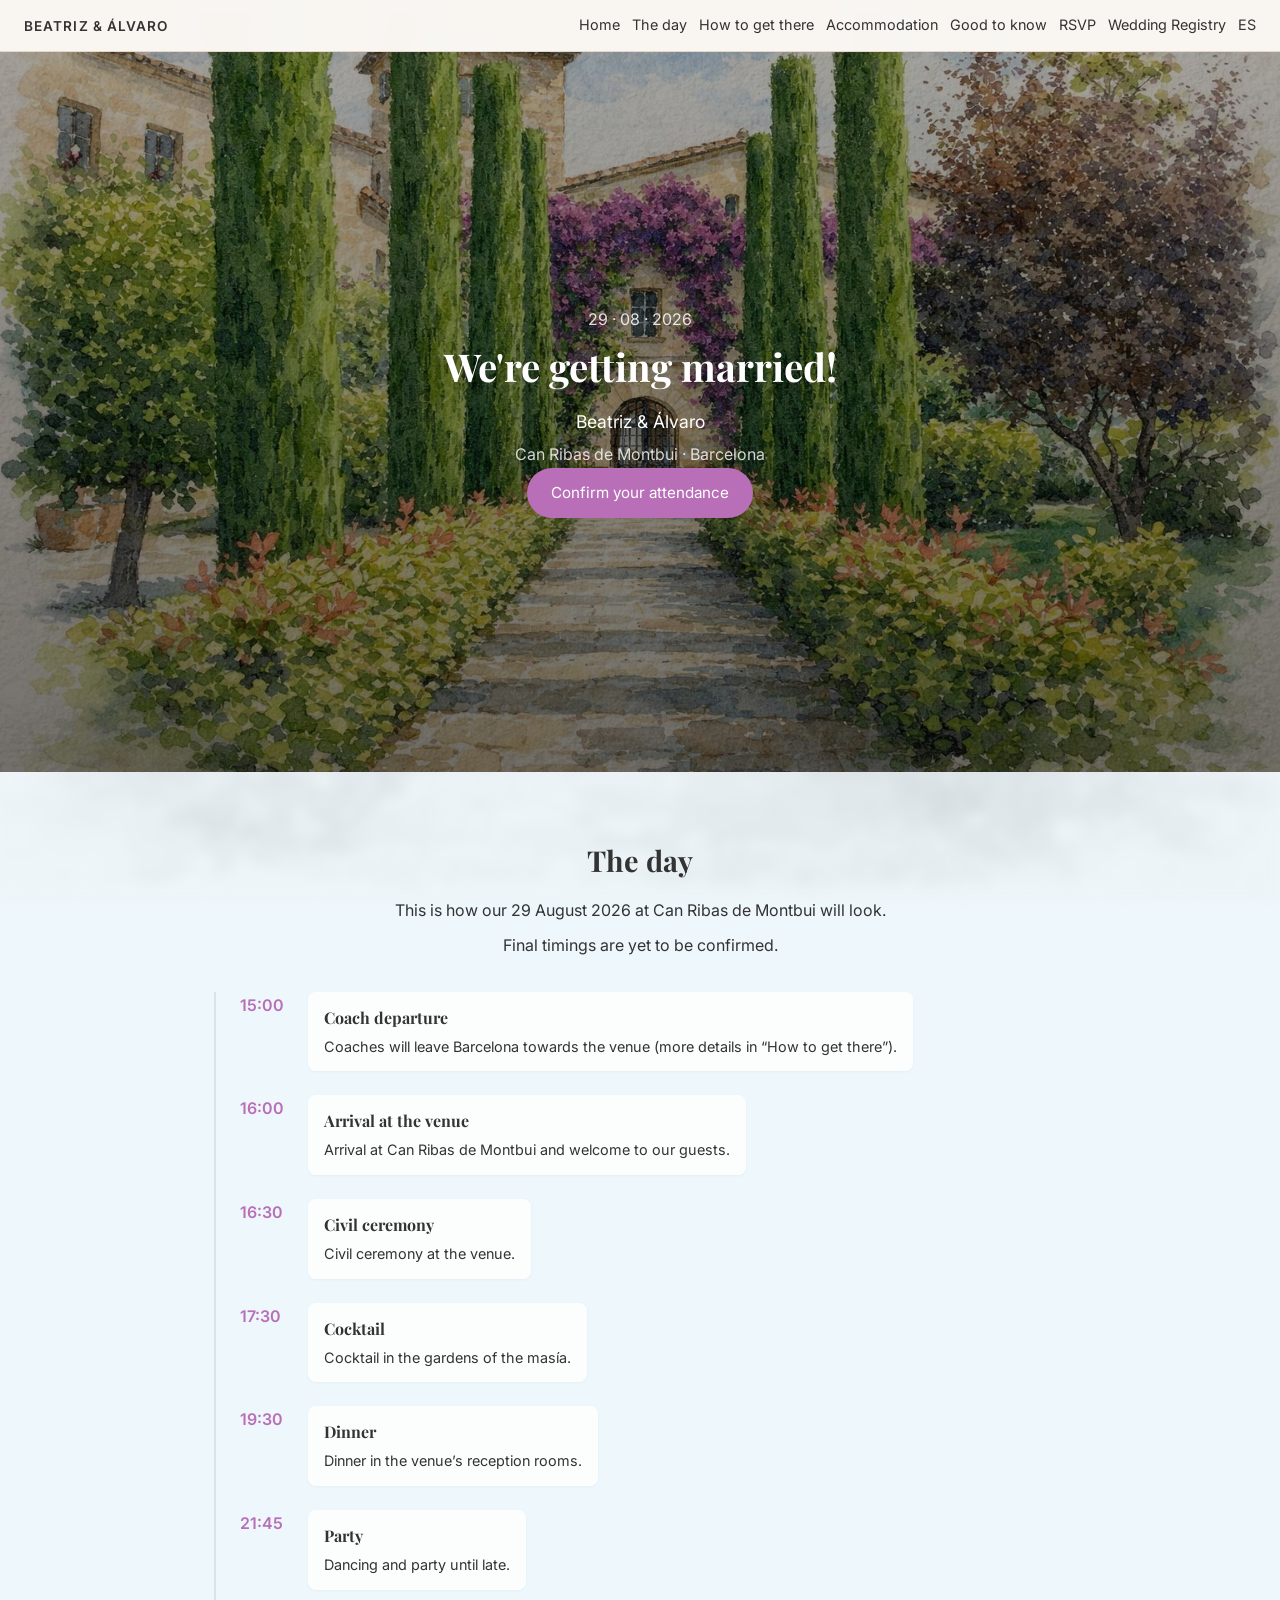
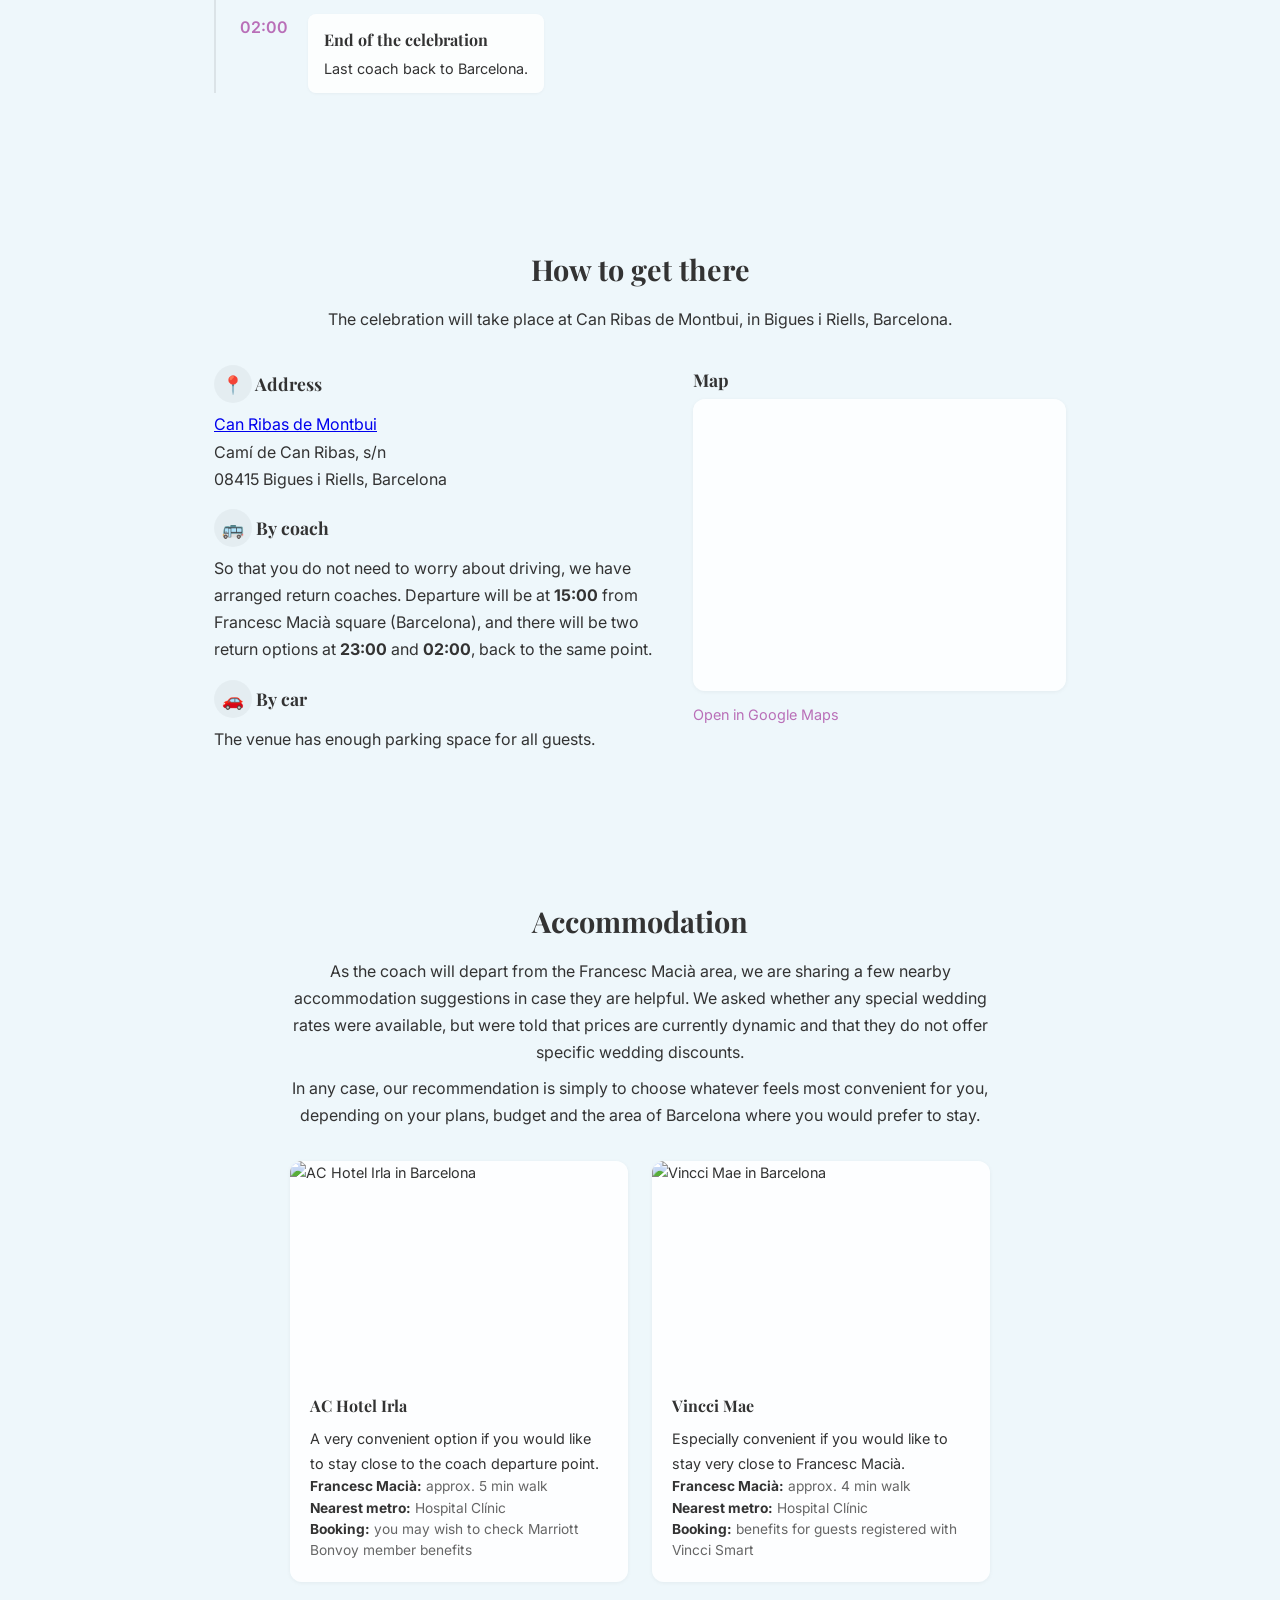
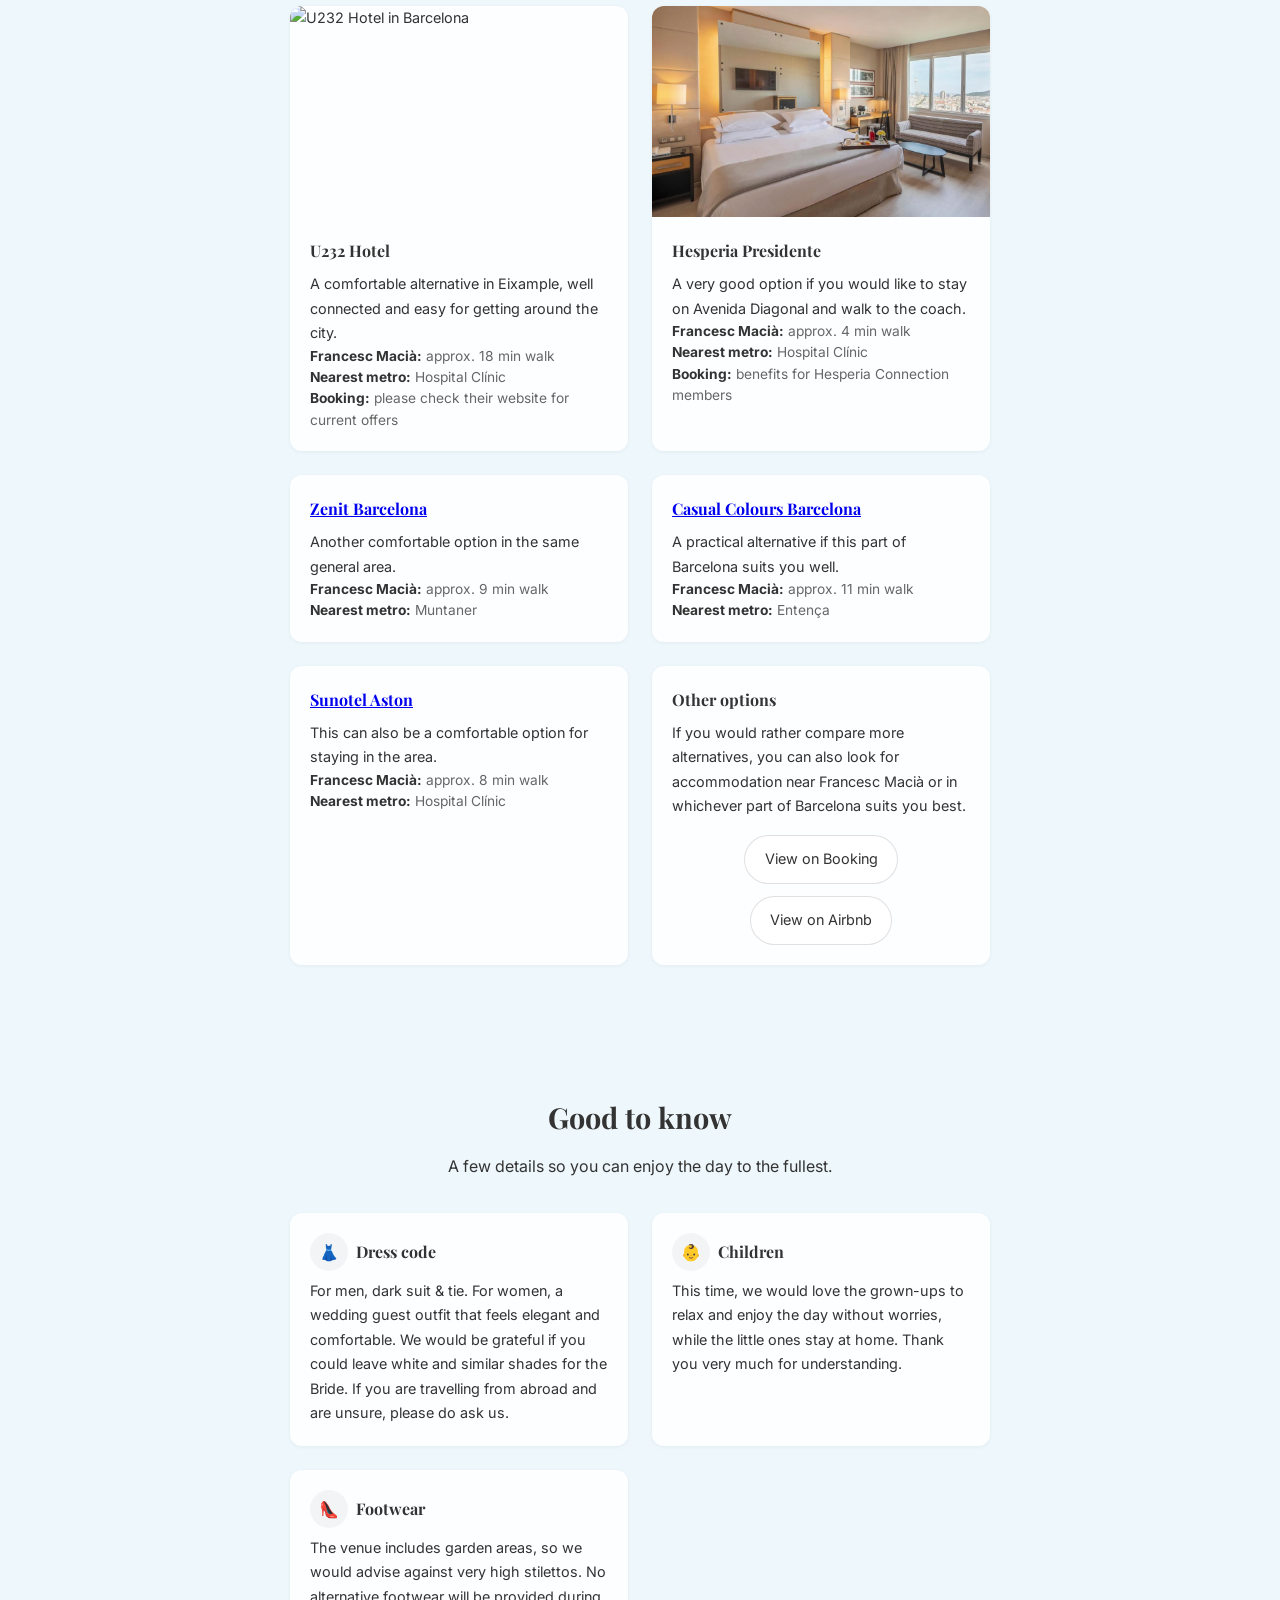
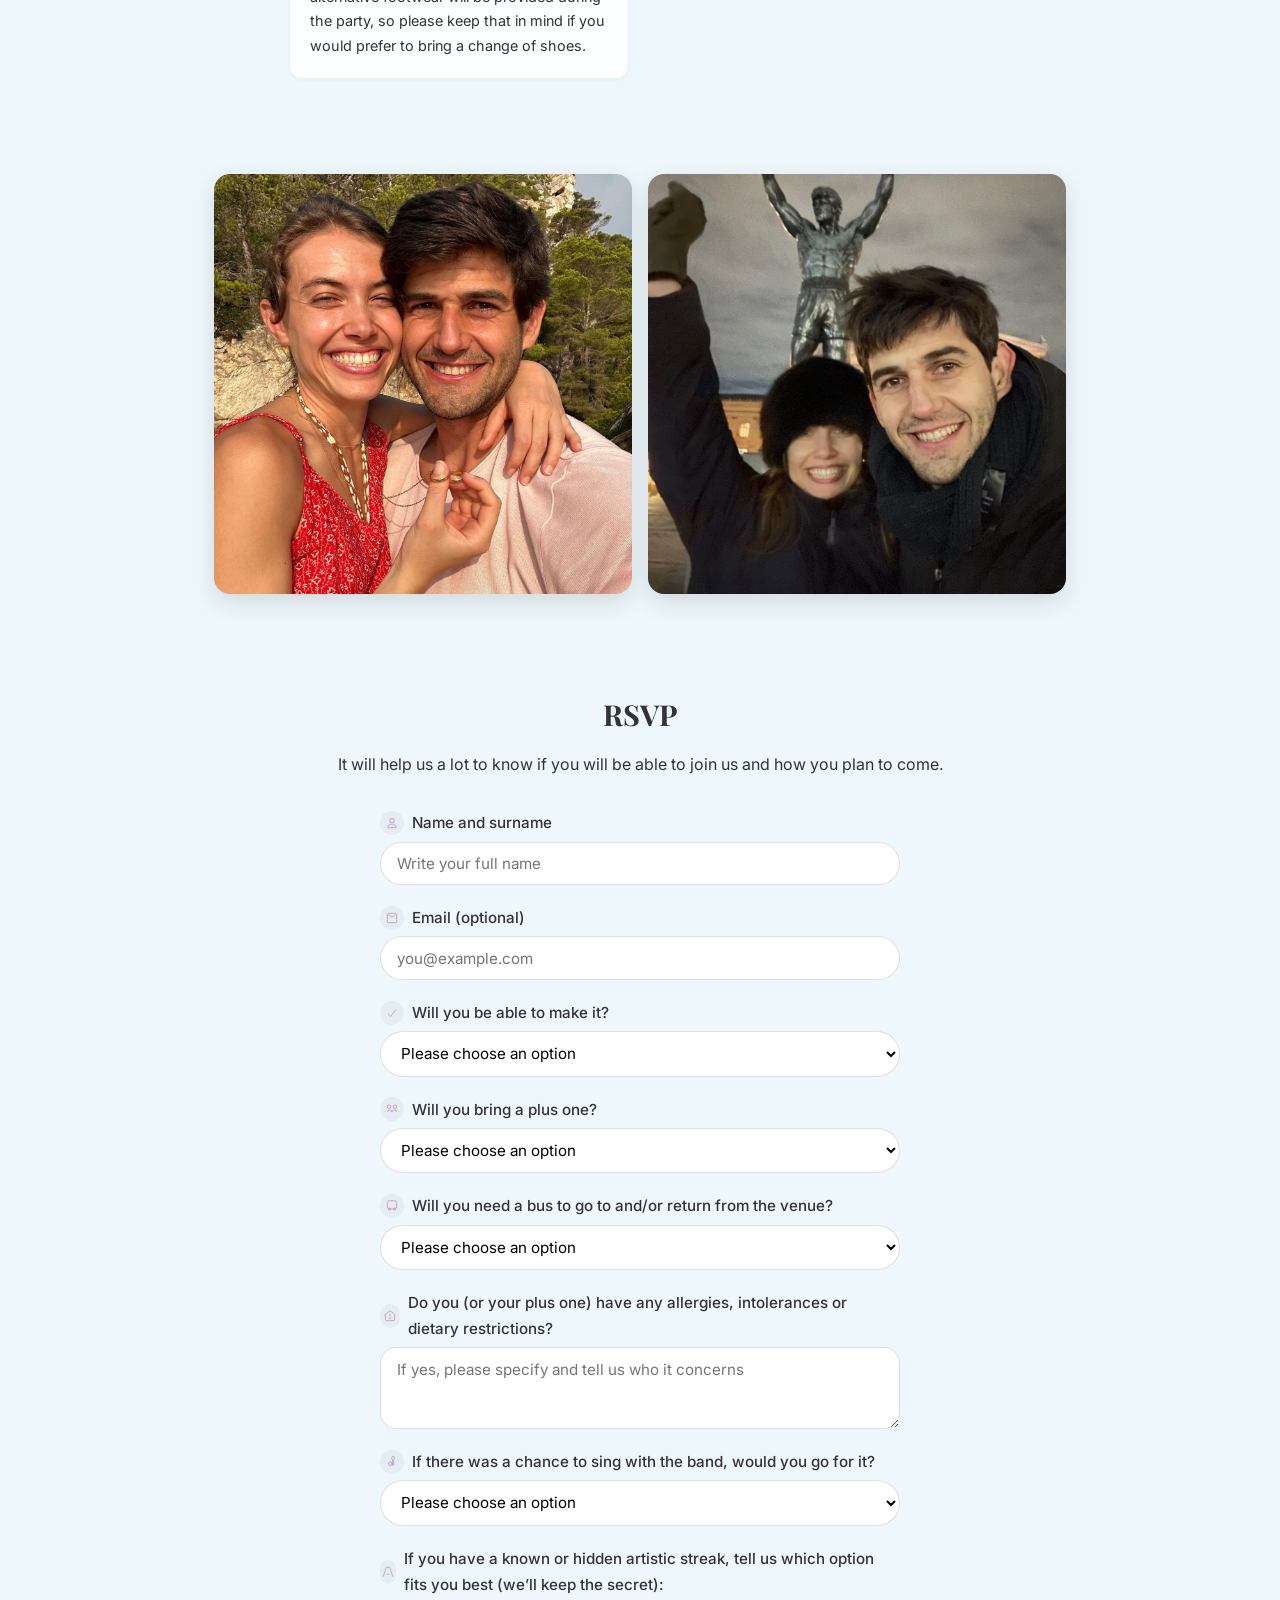
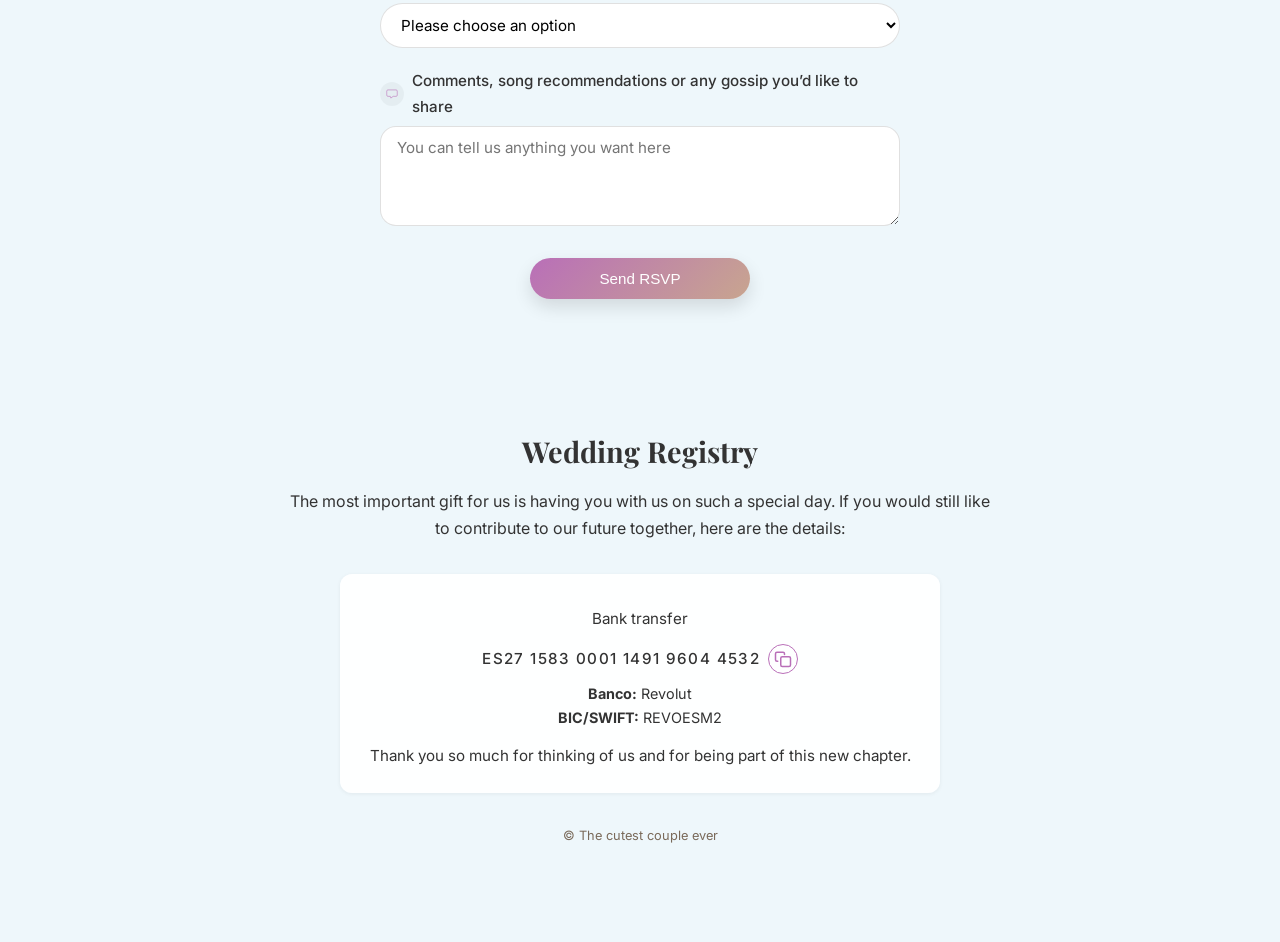
==== index-en.html @ b19bf7da "Update index-en.html" ====
<!DOCTYPE html>
<html lang="en">
<head>
  <meta charset="UTF-8">
  <title>August 29th 2026</title>
  <meta name="viewport" content="width=device-width, initial-scale=1">
  <link rel="preconnect" href="https://fonts.googleapis.com">
<link rel="preconnect" href="https://fonts.gstatic.com" crossorigin>
<link href="https://fonts.googleapis.com/css2?family=Inter:wght@300;400;500;600&family=Playfair+Display:wght@500;600&display=swap" rel="stylesheet">
<link rel="stylesheet" href="styles.css">
</head>
<body>

 <header class="site-header">
  <div class="logo">
    <span>Beatriz & Álvaro</span>
  </div>
  <nav class="main-nav">
    <a href="#inicio">Home</a>
    <a href="#eldia">The day</a>
    <a href="#comollegar">How to get there</a>
<a href="#alojamiento">Accommodation</a>
    <a href="#infopractica">Good to know</a>
     <a href="#confirmar">RSVP</a>
   <a href="#regalos">Wedding Registry</a>
    <a href="index.html" class="lang-link">ES</a>
  </nav>
</header>

 <section id="inicio" class="hero">
  <div class="hero-content">
    <p class="hero-date">29 · 08 · 2026</p>
    <h1>We're getting married!</h1>
    <p class="hero-names">Beatriz & Álvaro</p>
    <p class="hero-place">Can Ribas de Montbui · Barcelona</p>
    <a href="#confirmar" class="hero-button">Confirm your attendance</a>
  </div>
</section>

 <section id="eldia" class="section">
  <h2>The day</h2>
  <p>This is how our 29 August 2026 at Can Ribas de Montbui will look.</p>
    <p>Final timings are yet to be confirmed.</p>

  <div class="timeline">
    <div class="timeline-item">
      <span class="time">15:00</span>
      <div class="timeline-content">
        <h3>Coach departure</h3>
        <p>Coaches will leave Barcelona towards the venue (more details in “How to get there”).</p>
      </div>
    </div>

    <div class="timeline-item">
      <span class="time">16:00</span>
      <div class="timeline-content">
        <h3>Arrival at the venue</h3>
        <p>Arrival at Can Ribas de Montbui and welcome to our guests.</p>
      </div>
    </div>

    <div class="timeline-item">
      <span class="time">16:30</span>
      <div class="timeline-content">
        <h3>Civil ceremony</h3>
        <p>Civil ceremony at the venue.</p>
      </div>
    </div>

    <div class="timeline-item">
      <span class="time">17:30</span>
      <div class="timeline-content">
        <h3>Cocktail</h3>
        <p>Cocktail in the gardens of the masía.</p>
      </div>
    </div>

    <div class="timeline-item">
      <span class="time">19:30</span>
      <div class="timeline-content">
        <h3>Dinner</h3>
        <p>Dinner in the venue’s reception rooms.</p>
      </div>
    </div>

    <div class="timeline-item">
      <span class="time">21:45</span>
      <div class="timeline-content">
        <h3>Party</h3>
        <p>Dancing and party until late.</p>
      </div>
    </div>

    <div class="timeline-item">
      <span class="time">02:00</span>
      <div class="timeline-content">
        <h3>End of the celebration</h3>
        <p>Last coach back to Barcelona.</p>
      </div>
    </div>
  </div>
</section>

<section id="comollegar" class="section">
  <h2>How to get there</h2>
  <p>The celebration will take place at Can Ribas de Montbui, in Bigues i Riells, Barcelona.</p>

  <div class="location-grid">
    <div class="location-text">
      <h3>
        <span class="info-icon">
          <span aria-hidden="true">📍</span>
        </span>
        Address
      </h3>
      <p>
        <a href="https://canribas.com/en/" target="_blank" rel="noopener noreferrer">Can Ribas de Montbui</a><br>
        Camí de Can Ribas, s/n<br>
        08415 Bigues i Riells, Barcelona
      </p>

      <h3>
        <span class="info-icon info-icon-coach">
          <span aria-hidden="true">🚌</span>
        </span>
        By coach
      </h3>
      <p>
        So that you do not need to worry about driving, we have arranged return coaches.
        Departure will be at <strong>15:00</strong> from Francesc Macià square (Barcelona),
        and there will be two return options at <strong>23:00</strong> and <strong>02:00</strong>,
        back to the same point.
      </p>

      <h3>
        <span class="info-icon">
          <span aria-hidden="true">🚗</span>
        </span>
        By car
      </h3>
      <p>
        The venue has enough parking space for all guests.
      </p>
    </div>

    <div class="location-map">
      <h3>Map</h3>
      <div class="map-frame">
        <iframe
          src="https://www.google.com/maps?q=Can+Ribas+de+Montbui,+Bigues+i+Riells,+Barcelona&output=embed"
          title="Map of Can Ribas de Montbui"
          loading="lazy"
          referrerpolicy="no-referrer-when-downgrade"
          allowfullscreen=""
        ></iframe>
      </div>
      <a
        class="map-link"
        href="https://www.google.com/maps/search/?api=1&query=Can+Ribas+de+Montbui"
        target="_blank"
        rel="noopener noreferrer"
      >
        Open in Google Maps
      </a>
    </div>
  </div>
</section>
<section id="alojamiento" class="section">
  <h2>Accommodation</h2>
  <p>
    As the coach will depart from the Francesc Macià area, we are sharing a few nearby
    accommodation suggestions in case they are helpful. We asked whether any special wedding
    rates were available, but were told that prices are currently dynamic and that they do not
    offer specific wedding discounts.
  </p>
  <p>
    In any case, our recommendation is simply to choose whatever feels most convenient for you,
    depending on your plans, budget and the area of Barcelona where you would prefer to stay.
  </p>

  <div class="info-cards">
    <div class="info-card hotel-card">
      <img
        src="https://pplx-res.cloudinary.com/image/upload/pplx_search_images/7df085e99b6cf72aeefb931a43a28c5f0f0e20fb.jpg"
        alt="AC Hotel Irla in Barcelona"
        width="480"
        height="500"
        loading="lazy"
      >
      <div class="hotel-card-body">
        <h3>
          <a href="https://www.marriott.com/es/hotels/bcnir-ac-hotel-irla/overview/" target="_blank" rel="noopener noreferrer">
            AC Hotel Irla
          </a>
        </h3>
        <p>
          A very convenient option if you would like to stay close to the coach departure point.
        </p>
        <p class="hotel-meta">
          <strong>Francesc Macià:</strong> approx. 5 min walk<br>
          <strong>Nearest metro:</strong> Hospital Clínic<br>
          <strong>Booking:</strong> you may wish to check Marriott Bonvoy member benefits
        </p>
      </div>
    </div>

    <div class="info-card hotel-card">
      <img
        src="https://pplx-res.cloudinary.com/image/upload/pplx_search_images/ff48dd75aff18c1844872aae81e708611c3c725a.jpg"
        alt="Vincci Mae in Barcelona"
        width="1200"
        height="600"
        loading="lazy"
      >
      <div class="hotel-card-body">
        <h3>
          <a href="https://www.vinccimae.com/es/bookcore/availability/vinccimae/2026-08-28/2026-08-30/2/0/?rrc=1&adults=2&occupancies=%255B%257B%2522adults%2522%253A%25202%252C%2520%2522children%2522%253A%25200%252C%2520%2522ages%2522%253A%2520%2522%2522%257D%255D&occp=1" target="_blank" rel="noopener noreferrer">
            Vincci Mae
          </a>
        </h3>
        <p>
          Especially convenient if you would like to stay very close to Francesc Macià.
        </p>
        <p class="hotel-meta">
          <strong>Francesc Macià:</strong> approx. 4 min walk<br>
          <strong>Nearest metro:</strong> Hospital Clínic<br>
          <strong>Booking:</strong> benefits for guests registered with Vincci Smart
        </p>
      </div>
    </div>

    <div class="info-card hotel-card">
      <img
        src="https://pplx-res.cloudinary.com/image/upload/pplx_search_images/356957627431f4b6e01d51b5745f019fda0e4003.jpg"
        alt="U232 Hotel in Barcelona"
        width="900"
        height="500"
        loading="lazy"
      >
      <div class="hotel-card-body">
        <h3>
          <a href="https://www.u232hotel.com/es" target="_blank" rel="noopener noreferrer">
            U232 Hotel
          </a>
        </h3>
        <p>
          A comfortable alternative in Eixample, well connected and easy for getting around the city.
        </p>
        <p class="hotel-meta">
          <strong>Francesc Macià:</strong> approx. 18 min walk<br>
          <strong>Nearest metro:</strong> Hospital Clínic<br>
          <strong>Booking:</strong> please check their website for current offers
        </p>
      </div>
    </div>

    <div class="info-card hotel-card">
     <img
  src="img/hesperia.jpg"
  alt="Hesperia Presidente in Barcelona"
  width="1200"
  height="800"
  loading="lazy"
/>

      <div class="hotel-card-body">
        <h3>
          <a href="https://www.hesperia.com/bookingstep1/?chainSelectorValue=50898&checkin=28%2F08%2F2026&idtokenprovider=10046532&currency=EUR&idchain=500140&clientCode=&hsri=02080&lang=es&nights=2&parties=W3siYWR1bHRzIjoyLCJjaGlsZHJlbiI6W119XQ%3D%3D&type=chain&step=1&home=https%3A%2F%2Fwww.hesperia.com%2F" target="_blank" rel="noopener noreferrer">
            Hesperia Presidente
          </a>
        </h3>
        <p>
          A very good option if you would like to stay on Avenida Diagonal and walk to the coach.
        </p>
        <p class="hotel-meta">
          <strong>Francesc Macià:</strong> approx. 4 min walk<br>
          <strong>Nearest metro:</strong> Hospital Clínic<br>
          <strong>Booking:</strong> benefits for Hesperia Connection members
        </p>
      </div>
    </div>

    <div class="info-card">
      <h3>
        <a href="https://bookingbarcelona.zenithoteles.com/es/bookcore/availability/zenitbarcelona/2026-08-28/2026-08-30/2/0/?adults=2&campaign_id=organic&country=ES&device=d&partner=6356&roi_currency=EUR" target="_blank" rel="noopener noreferrer">
          Zenit Barcelona
        </a>
      </h3>
      <p>
        Another comfortable option in the same general area.
      </p>
      <p class="hotel-meta">
        <strong>Francesc Macià:</strong> approx. 9 min walk<br>
        <strong>Nearest metro:</strong> Muntaner
      </p>
    </div>

    <div class="info-card">
      <h3>
        <a href="https://www.casualhoteles.com/booking1?fromCountry=ES&startDate=28/08/2026&endDate=30/08/2026&source=hotelads&numRooms=1&adultsRoom1=2&adultsRoom2=0&adultsRoom3=0&childrenRoom1=0&childrenRoom2=0&childrenRoom3=0&babiesRoom1=0&babiesRoom2=0&babiesRoom3=0&language=SPANISH&namespace=casual-colours&utm_medium=organic&utm_source=google&utm_campaign=fbl&utm_content=SPANISH&utm_term=paraty-metasearch&utm_id=casual-colours&bookingSource=GoogleCPC&token=nGVdZPsOWTNQVOt4NQ_UXA==" target="_blank" rel="noopener noreferrer">
          Casual Colours Barcelona
        </a>
      </h3>
      <p>
        A practical alternative if this part of Barcelona suits you well.
      </p>
      <p class="hotel-meta">
        <strong>Francesc Macià:</strong> approx. 11 min walk<br>
        <strong>Nearest metro:</strong> Entença
      </p>
    </div>

    <div class="info-card">
      <h3>
        <a href="https://reservas.sunotelaston.com/es/hotel/sunotel_aston?adults=2&children=0&teenagers=0&seniors=0&babies=0&datein=28-08-2026&dateout=30-08-2026&prom=&affiliate=google&referrer=https%3A%2F%2Freservas.sunotelaston.com%2F&origin=meta&tags=&channel=google&enable_loyalty=1&show_logo=1&origin_source=google&origin_medium=organic&display_mode=EXTENDED&setconversion=EUR&locale=es" target="_blank" rel="noopener noreferrer">
          Sunotel Aston
        </a>
      </h3>
      <p>
        This can also be a comfortable option for staying in the area.
      </p>
      <p class="hotel-meta">
        <strong>Francesc Macià:</strong> approx. 8 min walk<br>
        <strong>Nearest metro:</strong> Hospital Clínic
      </p>
    </div>

    <div class="info-card stay-links-card">
      <h3>Other options</h3>
      <p>
        If you would rather compare more alternatives, you can also look for accommodation
        near Francesc Macià or in whichever part of Barcelona suits you best.
      </p>
      <div class="stay-links">
        <a
          class="stay-link-button"
          href="https://www.booking.com/landmark/es/placa-de-francesc-macia.html"
          target="_blank"
          rel="noopener noreferrer"
        >
          View on Booking
        </a>
        <a
          class="stay-link-button"
          href="https://www.airbnb.com/barcelona-region-spain/stays"
          target="_blank"
          rel="noopener noreferrer"
        >
          View on Airbnb
        </a>
      </div>
    </div>
  </div>
</section>

<section id="infopractica" class="section">
  <h2>Good to know</h2>
  <p>A few details so you can enjoy the day to the fullest.</p>

  <div class="info-cards">
    <div class="info-card">
      <h3>
        <span class="info-icon">
          <span aria-hidden="true">👗</span>
        </span>
        Dress code
      </h3>
      <p>
        For men, dark suit & tie. For women, a wedding guest outfit that feels elegant and comfortable.
        We would be grateful if you could leave white and similar shades for the Bride.
        If you are travelling from abroad and are unsure, please do ask us.
      </p>
    </div>

    <div class="info-card">
      <h3>
        <span class="info-icon">
          <span aria-hidden="true">👶</span>
        </span>
        Children
      </h3>
      <p>
        This time, we would love the grown-ups to relax and enjoy the day without worries,
        while the little ones stay at home. Thank you very much for understanding.
      </p>
    </div>

    <div class="info-card">
      <h3>
        <span class="info-icon info-icon-shoes">
          <span aria-hidden="true">👠</span>
        </span>
        Footwear
      </h3>
      <p>
        The venue includes garden areas, so we would advise against very high stilettos.
        No alternative footwear will be provided during the party, so please keep that in mind
        if you would prefer to bring a change of shoes.
      </p>
    </div>
  </div>
</section>

<section class="section section-photo">
  <div class="photo-strip photo-strip-double">
    <img src="img/nosotros.jpeg" alt="Beatriz y Álvaro">
    <img src="img/nosotros-2.jpeg" alt="Beatriz y Álvaro juntos">
  </div>
</section>


<section id="confirmar" class="section">
  <div class="section-inner">
    <h2>RSVP</h2>
    <p class="section-intro">
      It will help us a lot to know if you will be able to join us and how you plan to come.
    </p>

    <form
      class="rsvp-form"
      action="https://formspree.io/f/mvzwwydy"
      method="POST"
    >
      <!-- Name -->
      <div class="form-field">
        <label for="nombre">
          <span class="form-icon">
            <svg viewBox="0 0 24 24" aria-hidden="true">
              <path d="M12 12a4 4 0 1 0-4-4 4 4 0 0 0 4 4Zm0 2c-4 0-7 2-7 4.5a1.5 1.5 0 0 0 1.5 1.5h11A1.5 1.5 0 0 0 19 18.5C19 16 16 14 12 14Z" />
            </svg>
          </span>
          Name and surname
        </label>
        <input
          type="text"
          id="nombre"
          name="nombre"
          required
          placeholder="Write your full name"
        >
      </div>

      <!-- Email (optional) -->
      <div class="form-field">
        <label for="email">
          <span class="form-icon">
            <svg viewBox="0 0 24 24" aria-hidden="true">
              <path d="M4 6a2 2 0 0 1 2-2h12a2 2 0 0 1 2 2v12a2 2 0 0 1-2 2H6a2 2 0 0 1-2-2Zm2 .5 6 4 6-4" />
            </svg>
          </span>
          Email (optional)
        </label>
        <input
          type="email"
          id="email"
          name="email"
          placeholder="you@example.com"
        >
      </div>

      <!-- Will you come? -->
      <div class="form-field">
        <label for="asistencia">
          <span class="form-icon">
            <svg viewBox="0 0 24 24" aria-hidden="true">
              <path d="M5 13.5 9.5 18 19 6" />
            </svg>
          </span>
          Will you be able to make it?
        </label>
        <select id="asistencia" name="asistencia" required>
          <option value="">Please choose an option</option>
          <option value="si">Yes, I will be there</option>
          <option value="no">I will not be able to attend</option>
        </select>
      </div>

      <!-- Plus one? -->
      <div class="form-field">
        <label for="acompanado">
          <span class="form-icon">
            <svg viewBox="0 0 24 24" aria-hidden="true">
              <path d="M7 11a3 3 0 1 0-3-3 3 3 0 0 0 3 3Zm10 0a3 3 0 1 0-3-3 3 3 0 0 0 3 3Z" />
              <path d="M4 17c0-2 2-3.5 4-3.5s4 1.5 4 3.5" />
              <path d="M12 17c0-2 2-3.5 4-3.5s4 1.5 4 3.5" />
            </svg>
          </span>
          Will you bring a plus one?
        </label>
        <select id="acompanado" name="acompanado" required>
          <option value="">Please choose an option</option>
          <option value="no">No</option>
          <option value="si">Yes</option>
        </select>
      </div>

      <!-- Plus one name (conditional) -->
      <div class="form-field form-field-acompanante" style="display:none;">
        <label for="nombre_acompanante">
          <span class="form-icon">
            <svg viewBox="0 0 24 24" aria-hidden="true">
              <path d="M12 12a4 4 0 1 0-4-4 4 4 0 0 0 4 4Z" />
              <path d="M5 19c0-2.5 3-4 7-4" />
            </svg>
          </span>
          Name of your plus one
        </label>
        <input
          type="text"
          id="nombre_acompanante"
          name="nombre_acompanante"
          placeholder="Write their full name"
        >
      </div>

      <!-- Bus -->
      <div class="form-field">
        <label for="autobus">
          <span class="form-icon">
            <svg viewBox="0 0 24 24" aria-hidden="true">
              <path d="M4 6a3 3 0 0 1 3-3h10a3 3 0 0 1 3 3v8a2 2 0 0 1-2 2v2a1 1 0 0 1-1 1h-1.5a1 1 0 0 1-1-1v-1H9.5v1a1 1 0 0 1-1 1H7a1 1 0 0 1-1-1v-2a2 2 0 0 1-2-2Z" />
              <circle cx="8" cy="16" r="1" />
              <circle cx="16" cy="16" r="1" />
            </svg>
          </span>
          Will you need a bus to go to and/or return from the venue?
        </label>
        <select id="autobus" name="autobus" required>
          <option value="">Please choose an option</option>
          <option value="ida">Yes, only to go</option>
          <option value="vuelta">Yes, only to return</option>
          <option value="ida_y_vuelta">Yes, both ways</option>
          <option value="no">No</option>
        </select>
      </div>

      <!-- Allergies / dietary restrictions -->
      <div class="form-field">
        <label for="alergias">
          <span class="form-icon">
            <svg viewBox="0 0 24 24" aria-hidden="true">
              <path d="M12 3 4 9v9a2 2 0 0 0 2 2h12a2 2 0 0 0 2-2V9Z" />
              <path d="M12 8v5" />
              <circle cx="12" cy="16" r="1" />
            </svg>
          </span>
          Do you (or your plus one) have any allergies, intolerances or dietary restrictions?
        </label>
        <textarea
          id="alergias"
          name="alergias"
          rows="3"
          placeholder="If yes, please specify and tell us who it concerns"
        ></textarea>
      </div>

      <!-- Singing with the band (options) -->
      <div class="form-field">
        <label for="cantar">
          <span class="form-icon">
            <svg viewBox="0 0 24 24" aria-hidden="true">
              <path d="M9 18a3 3 0 1 1 0-6 3 3 0 0 1 0 6Zm6-10.5V17a1 1 0 0 1-2 0V7.5a2.5 2.5 0 1 1 2 0Z" />
            </svg>
          </span>
          If there was a chance to sing with the band, would you go for it?
        </label>
        <select id="cantar" name="cantar">
          <option value="">Please choose an option</option>
          <option value="micro">1. Hand me the mic</option>
          <option value="quizas">2. Maybe, carried away by the moment</option>
          <option value="no_llueva">3. Guys, I don’t want it to rain</option>
        </select>
      </div>

      <!-- Artistic streak -->
      <div class="form-field">
        <label for="vena_artistica">
          <span class="form-icon">
            <svg viewBox="0 0 24 24" aria-hidden="true">
              <path d="M4 20 9 4h6l5 16" />
              <path d="M10 16h4" />
            </svg>
          </span>
          If you have a known or hidden artistic streak, tell us which option fits you best (we’ll keep the secret):
        </label>
        <select id="vena_artistica" name="vena_artistica">
          <option value="">Please choose an option</option>
          <option value="prado">1. I’m exhibiting at the Prado Museum next month</option>
          <option value="me_defiendo">2. I like it and I’m pretty decent at it</option>
          <option value="pictionary">3. I’m OK for Pictionary</option>
          <option value="rotulador">4. Better not give me a pen</option>
        </select>
      </div>

      <!-- Final comments -->
      <div class="form-field">
        <label for="comentarios">
          <span class="form-icon">
            <svg viewBox="0 0 24 24" aria-hidden="true">
              <path d="M5 5h14a2 2 0 0 1 2 2v7a2 2 0 0 1-2 2h-5l-4 3-1-3H5a2 2 0 0 1-2-2V7a2 2 0 0 1 2-2Z" />
            </svg>
          </span>
          Comments, song recommendations or any gossip you’d like to share
        </label>
        <textarea
          id="comentarios"
          name="comentarios"
          rows="4"
          placeholder="You can tell us anything you want here"
        ></textarea>
      </div>

      <!-- Formspree special fields -->
      <input type="hidden" name="_subject" value="New RSVP">
      <input type="hidden" name="_language" value="en">

      <button type="submit" class="btn btn-primary">
        Send RSVP
      </button>
    </form>
  </div>
</section>


<section id="regalos" class="section">
  <h2>Wedding Registry</h2>
  <p>
    The most important gift for us is having you with us on such a special day.
    If you would still like to contribute to our future together, here are the details:
  </p>

 <div class="gift-box">
  <p>Bank transfer</p>
  <div class="iban-row">
    <span id="iban-text">ES27 1583 0001 1491 9604 4532</span>
    <button type="button" class="copy-button" onclick="copyIban()" aria-label="Copy IBAN">
      <svg class="icon-copy" xmlns="http://www.w3.org/2000/svg" viewBox="0 0 24 24" fill="none" stroke="currentColor" stroke-width="2" stroke-linecap="round" stroke-linejoin="round">
        <rect x="9" y="9" width="13" height="13" rx="2"/>
        <path d="M5 15h-1a2 2 0 0 1-2-2v-8a2 2 0 0 1 2-2h8a2 2 0 0 1 2 2v1"/>
      </svg>
    </button>
  </div>
  <p class="gift-detail">
  <strong>Banco:</strong> Revolut<br>
  <strong>BIC/SWIFT:</strong> REVOESM2
</p>
<p>Thank you so much for thinking of us and for being part of this new chapter.</p>
</div>

  <footer class="site-footer">
    <p>© The cutest couple ever	</p>
  </footer>
<script>
  function copyIban() {
    const iban = document.getElementById('iban-text').innerText.replace(/\s+/g, '');
    navigator.clipboard.writeText(iban).then(function() {
      alert('IBAN copiado: ' + iban);
    }).catch(function() {
      alert('No se ha podido copiar el IBAN. Puedes copiarlo manualmente.');
    });
  }
</script>

</body>
</html>
---- styles.css ----
:root {
--color-fondo: #eef7fb;
--color-principal: #b96fb8;
--color-texto: #333333;
--color-blanco: #ffffff;
}

/* Reset básico */

*,
*::before,
*::after {
box-sizing: border-box;
margin: 0;
padding: 0;
}

html {
scroll-behavior: smooth;
}

/* Base */

body {
font-family: "Inter", system-ui, -apple-system, BlinkMacSystemFont, "Segoe UI",
sans-serif;
color: var(--color-texto);
background-color: var(--color-fondo);
line-height: 1.7;
position: relative;
min-height: 100vh;
z-index: 0;
font-size: 16px;
}

body::before {
content: "";
position: fixed;
inset: 0;
background-image: url("img/finca.jpeg");
background-size: cover;
background-position: center;
filter: grayscale(1) opacity(0.12) blur(6px);
z-index: -1;
}

img {
display: block;
max-width: 100%;
height: auto;
}

.hero h1,
.section h2,
.timeline-content h3,
.info-card h3,
.location-text h3,
.location-map h3 {
font-family: "Playfair Display", serif;
}

/* Header y navegación */

.site-header {
position: sticky;
top: 0;
z-index: 10;
display: flex;
justify-content: space-between;
align-items: center;
padding: 0.75rem 1.5rem;
background-color: rgba(249, 246, 242, 0.96);
backdrop-filter: blur(6px);
border-bottom: 1px solid #e4d7c9;
}

.logo span {
font-weight: 600;
letter-spacing: 0.08em;
text-transform: uppercase;
font-size: 0.85rem;
}

.main-nav {
display: flex;
align-items: center;
gap: 0.75rem;
}

.main-nav a {
text-decoration: none;
color: var(--color-texto);
font-size: 0.9rem;
}

.main-nav a:hover {
color: var(--color-principal);
}

/* Hero */

.hero {
position: relative;
min-height: 80vh;
display: flex;
align-items: center;
justify-content: center;
text-align: center;
padding: 4rem 1.5rem;
background-image: url("img/finca.jpeg");
background-size: cover;
background-position: center;
color: var(--color-blanco);
}

.hero::before {
content: "";
position: absolute;
inset: 0;
background: linear-gradient(
to bottom,
rgba(0, 0, 0, 0.35),
rgba(0, 0, 0, 0.55)
);
}

.hero-content {
position: relative;
max-width: 600px;
}

.hero-date {
color: rgba(255, 255, 255, 0.85);
}

.hero h1 {
font-size: 2.4rem;
margin-bottom: 0.5rem;
}

.hero-names {
font-size: 1.1rem;
margin-bottom: 0.25rem;
}

.hero-place {
color: rgba(255, 255, 255, 0.8);
}

.hero-button {
display: inline-block;
padding: 0.75rem 1.5rem;
border-radius: 999px;
background-color: var(--color-principal);
color: var(--color-blanco);
text-decoration: none;
font-size: 0.95rem;
}

.hero-button:hover {
filter: brightness(0.95);
}

/* Secciones genéricas */

.section {
padding: 4rem 1.5rem;
max-width: 900px;
margin: 0 auto;
}

.section h2 {
font-size: 1.8rem;
margin-bottom: 0.75rem;
text-align: center;
}

.section p {
text-align: center;
max-width: 700px;
margin: 0.5rem auto;
}

/* Fotos */

.section-photo {
padding: 2rem 1.5rem;
}

.photo-strip {
width: 100%;
max-width: 900px;
margin: 0 auto;
border-radius: 1rem;
}

.photo-strip-double {
display: grid;
grid-template-columns: repeat(2, minmax(0, 1fr));
gap: 1rem;
}

.photo-strip-double img {
width: 100%;
height: 420px;
object-fit: cover;
border-radius: 1rem;
box-shadow: 0 8px 24px rgba(0, 0, 0, 0.12);
}

@media (max-width: 640px) {
.photo-strip-double {
grid-template-columns: 1fr;
}

.photo-strip-double img {
height: auto;
}
}


/* Timeline del día */

.timeline {
margin-top: 2rem;
border-left: 2px solid rgba(0, 0, 0, 0.08);
padding-left: 1.5rem;
}

.timeline-item {
display: flex;
align-items: flex-start;
margin-bottom: 1.5rem;
gap: 0.75rem;
}

.time {
font-weight: 600;
width: 3.5rem;
flex-shrink: 0;
color: var(--color-principal);
}

.timeline-content {
background-color: rgba(255, 255, 255, 0.8);
padding: 0.75rem 1rem;
border-radius: 0.5rem;
box-shadow: 0 1px 3px rgba(0, 0, 0, 0.04);
}

.timeline-content h3 {
font-size: 1rem;
margin-bottom: 0.25rem;
}

.timeline-content p {
font-size: 0.9rem;
text-align: left;
margin: 0;
}

/* Cómo llegar */

.location-grid {
display: grid;
grid-template-columns: 1.2fr 1fr;
gap: 2rem;
margin-top: 2rem;
}

.location-text h3,
.location-map h3 {
font-size: 1.1rem;
margin-bottom: 0.25rem;
text-align: left;
}

.location-text p {
text-align: left;
margin-bottom: 1rem;
}

.map-frame {
background-color: rgba(255, 255, 255, 0.8);
border-radius: 0.75rem;
padding: 1rem;
min-height: 180px;
display: flex;
align-items: center;
justify-content: center;
text-align: center;
font-size: 0.9rem;
color: #666666;
}

.map-link {
display: inline-block;
margin-top: 0.75rem;
font-size: 0.9rem;
color: var(--color-principal);
text-decoration: none;
}

.map-link:hover {
text-decoration: underline;
}

/* Info práctica / tarjetas */

.info-cards {
margin-top: 2rem;
display: grid;
grid-template-columns: repeat(2, minmax(0, 1fr));
gap: 1.5rem;
max-width: 700px;
margin-left: auto;
margin-right: auto;
}

.info-card {
background-color: rgba(255, 255, 255, 0.85);
border-radius: 0.75rem;
padding: 1.25rem;
box-shadow: 0 1px 4px rgba(0, 0, 0, 0.05);
font-size: 0.9rem;
}

.info-card h3 {
font-size: 1rem;
margin-bottom: 0.5rem;
}

.info-card p {
text-align: left;
margin: 0;
}

.info-item {
display: flex;
align-items: flex-start;
gap: 0.75rem;
}

.info-icon {
flex: 0 0 auto;
width: 38px;
height: 38px;
border-radius: 999px;
background-color: rgba(0, 0, 0, 0.04);
display: inline-flex;
align-items: center;
justify-content: center;
color: var(--color-principal);
}

.info-icon svg {
width: 22px;
height: 22px;
display: block;
stroke: currentColor;
fill: none;
stroke-width: 1.6;
}

.info-icon-coach svg,
.info-icon-shoes svg {
stroke-linejoin: round;
stroke-linecap: round;
}

/* Iconos genéricos */

.icon {
width: 24px;
height: 24px;
color: var(--color-principal);
flex-shrink: 0;
}

.icon-inline {
width: 20px;
height: 20px;
vertical-align: middle;
margin-right: 0.35rem;
}

/* Tarjetas de hoteles */

.hotel-card {
overflow: hidden;
padding: 0;
}

.hotel-card img {
width: 100%;
aspect-ratio: 16 / 10;
object-fit: cover;
}

.hotel-card-body {
padding: 1.25rem;
}

.hotel-card h3 a,
.stay-links-card h3 a {
color: inherit;
text-decoration: none;
}

.hotel-card h3 a:hover,
.stay-links-card h3 a:hover {
color: var(--color-principal);
}

.stay-links {
display: flex;
flex-wrap: wrap;
gap: 0.75rem;
justify-content: center;
margin-top: 0.75rem;
}

.stay-link-button {
display: inline-flex;
align-items: center;
justify-content: center;
padding: 0.7rem 1.2rem;
border-radius: 999px;
border: 1px solid rgba(0, 0, 0, 0.12);
text-decoration: none;
color: var(--color-texto);
background-color: rgba(255, 255, 255, 0.9);
}

.stay-link-button:hover {
border-color: var(--color-principal);
color: var(--color-principal);
}

/* Lista de regalos e IBAN */

.gift-box {
margin: 2rem auto 0;
max-width: 600px;
background-color: rgba(255, 255, 255, 0.9);
border-radius: 0.75rem;
padding: 1.5rem 1.75rem;
box-shadow: 0 1px 4px rgba(0, 0, 0, 0.06);
font-size: 0.95rem;
}

.gift-box p {
text-align: center;
margin-bottom: 0.75rem;
}

.gift-box p:last-child {
margin-bottom: 0;
}

.iban-row {
display: flex;
align-items: center;
justify-content: center;
gap: 0.5rem;
margin-top: 0.5rem;
font-weight: 500;
}

#iban-text {
letter-spacing: 0.09em;
}

.copy-button {
display: inline-flex;
align-items: center;
justify-content: center;
padding: 0.3rem;
border-radius: 999px;
border: 1px solid var(--color-principal);
background-color: transparent;
color: var(--color-principal);
cursor: pointer;
}

.copy-button:hover {
background-color: var(--color-principal);
color: var(--color-blanco);
}

.icon-copy {
width: 18px;
height: 18px;
}

.gift-detail {
 text-align: center;
 margin-top: 0.75rem;
 font-size: 0.9rem;
 line-height: 1.7;
 width: 100%;
}

/* Formulario RSVP */

.rsvp-form {
max-width: 520px;
margin: 2rem auto 0;
display: flex;
flex-direction: column;
gap: 1.25rem;
}

.form-field {
display: flex;
flex-direction: column;
gap: 0.35rem;
}

.form-field label {
font-size: 0.95rem;
font-weight: 500;
display: flex;
align-items: center;
gap: 0.5rem;
}

.form-icon {
width: 24px;
height: 24px;
border-radius: 999px;
background-color: rgba(0, 0, 0, 0.04);
display: inline-flex;
align-items: center;
justify-content: center;
color: var(--color-principal);
}

.form-icon svg {
width: 14px;
height: 14px;
display: block;
stroke: currentColor;
fill: none;
}

.rsvp-form input,
.rsvp-form select,
.rsvp-form textarea {
border-radius: 999px;
border: 1px solid rgba(0, 0, 0, 0.12);
padding: 0.7rem 1rem;
font-size: 0.95rem;
font-family: inherit;
background-color: #fff;
}

.rsvp-form textarea {
border-radius: 1rem;
resize: vertical;
}

.rsvp-form input:focus,
.rsvp-form select:focus,
.rsvp-form textarea:focus {
outline: none;
border-color: var(--color-principal);
box-shadow: 0 0 0 2px rgba(0, 0, 0, 0.03);
}

/* Botones */

.btn {
display: inline-flex;
align-items: center;
justify-content: center;
padding: 0.75rem 2.5rem;
border-radius: 999px;
border: none;
font-size: 0.95rem;
font-weight: 500;
cursor: pointer;
transition:
transform 0.15s ease-out,
box-shadow 0.15s ease-out,
background 0.2s ease-out;
}

.btn-primary {
color: #ffffff;
background: linear-gradient(135deg, var(--color-principal), #c8a58f);
box-shadow: 0 8px 18px rgba(0, 0, 0, 0.12);
}

.btn-primary:hover {
transform: translateY(-1px);
box-shadow: 0 10px 22px rgba(0, 0, 0, 0.16);
background: linear-gradient(135deg, #c8a58f, var(--color-principal));
}

.btn-primary:active {
transform: translateY(0);
box-shadow: 0 4px 10px rgba(0, 0, 0, 0.18);
}

.rsvp-form .btn.btn-primary {
align-self: center;
margin-top: 0.75rem;
min-width: 220px;
}

/* Footer */

.site-footer {
text-align: center;
padding: 1.5rem;
font-size: 0.8rem;
color: #7a6a5a;
}

/* Responsive */

@media (max-width: 900px) {
.info-cards {
grid-template-columns: repeat(2, minmax(0, 1fr));
}
}

@media (max-width: 768px) {
.site-header {
flex-direction: column;
align-items: flex-start;
gap: 0.5rem;
padding: 0.75rem 1rem;
}

.main-nav {
width: 100%;
flex-wrap: wrap;
justify-content: center;
}

.hero {
padding: 4rem 1.5rem 3rem;
}

.hero-button {
width: 100%;
max-width: 260px;
margin-inline: auto;
}

.section {
padding: 3rem 1.5rem;
}

.location-grid {
grid-template-columns: 1fr;
}

.location-text h3,
.location-map h3,
.location-text p {
text-align: center;
}

.timeline-item {
flex-direction: column;
align-items: flex-start;
}

.time {
width: auto;
}

.info-cards {
grid-template-columns: 1fr;
}

.rsvp-form {
max-width: 100%;
}
}

@media (max-width: 640px) {
.logo span {
font-size: 0.75rem;
}

.main-nav a {
font-size: 0.8rem;
}

.section h2 {
font-size: 1.5rem;
}
}
.map-frame {
background-color: rgba(255, 255, 255, 0.82);
border-radius: 0.75rem;
overflow: hidden;
min-height: 260px;
box-shadow: 0 1px 4px rgba(0, 0, 0, 0.05);
}

.map-frame iframe {
display: block;
width: 100%;
height: 260px;
border: 0;
}

.info-card h3 {
display: flex;
align-items: center;
gap: 0.5rem;
}

.hotel-meta {
margin-top: 0.55rem;
font-size: 0.86rem;
color: #666;
text-align: left;
}

.hotel-meta strong {
color: var(--color-texto);
}
.hotel-card {
overflow: hidden;
padding: 0;
}

.hotel-card img {
width: 100%;
aspect-ratio: 16 / 10;
object-fit: cover;
}

.hotel-card-body {
padding: 1.25rem;
}

.hotel-card h3 a,
.stay-links-card h3 a {
color: inherit;
text-decoration: none;
}

.hotel-card h3 a:hover,
.stay-links-card h3 a:hover {
color: var(--color-principal);
}

.hotel-meta {
margin-top: 0.6rem;
font-size: 0.86rem;
line-height: 1.55;
color: #666666;
text-align: left;
}

.hotel-meta strong {
color: var(--color-texto);
}

.stay-links {
display: flex;
flex-wrap: wrap;
gap: 0.75rem;
justify-content: center;
margin-top: 1rem;
}

.stay-link-button {
display: inline-flex;
align-items: center;
justify-content: center;
padding: 0.7rem 1.2rem;
border-radius: 999px;
border: 1px solid rgba(0, 0, 0, 0.12);
text-decoration: none;
color: var(--color-texto);
background-color: rgba(255, 255, 255, 0.9);
}

.stay-link-button:hover {
border-color: var(--color-principal);
color: var(--color-principal);
}
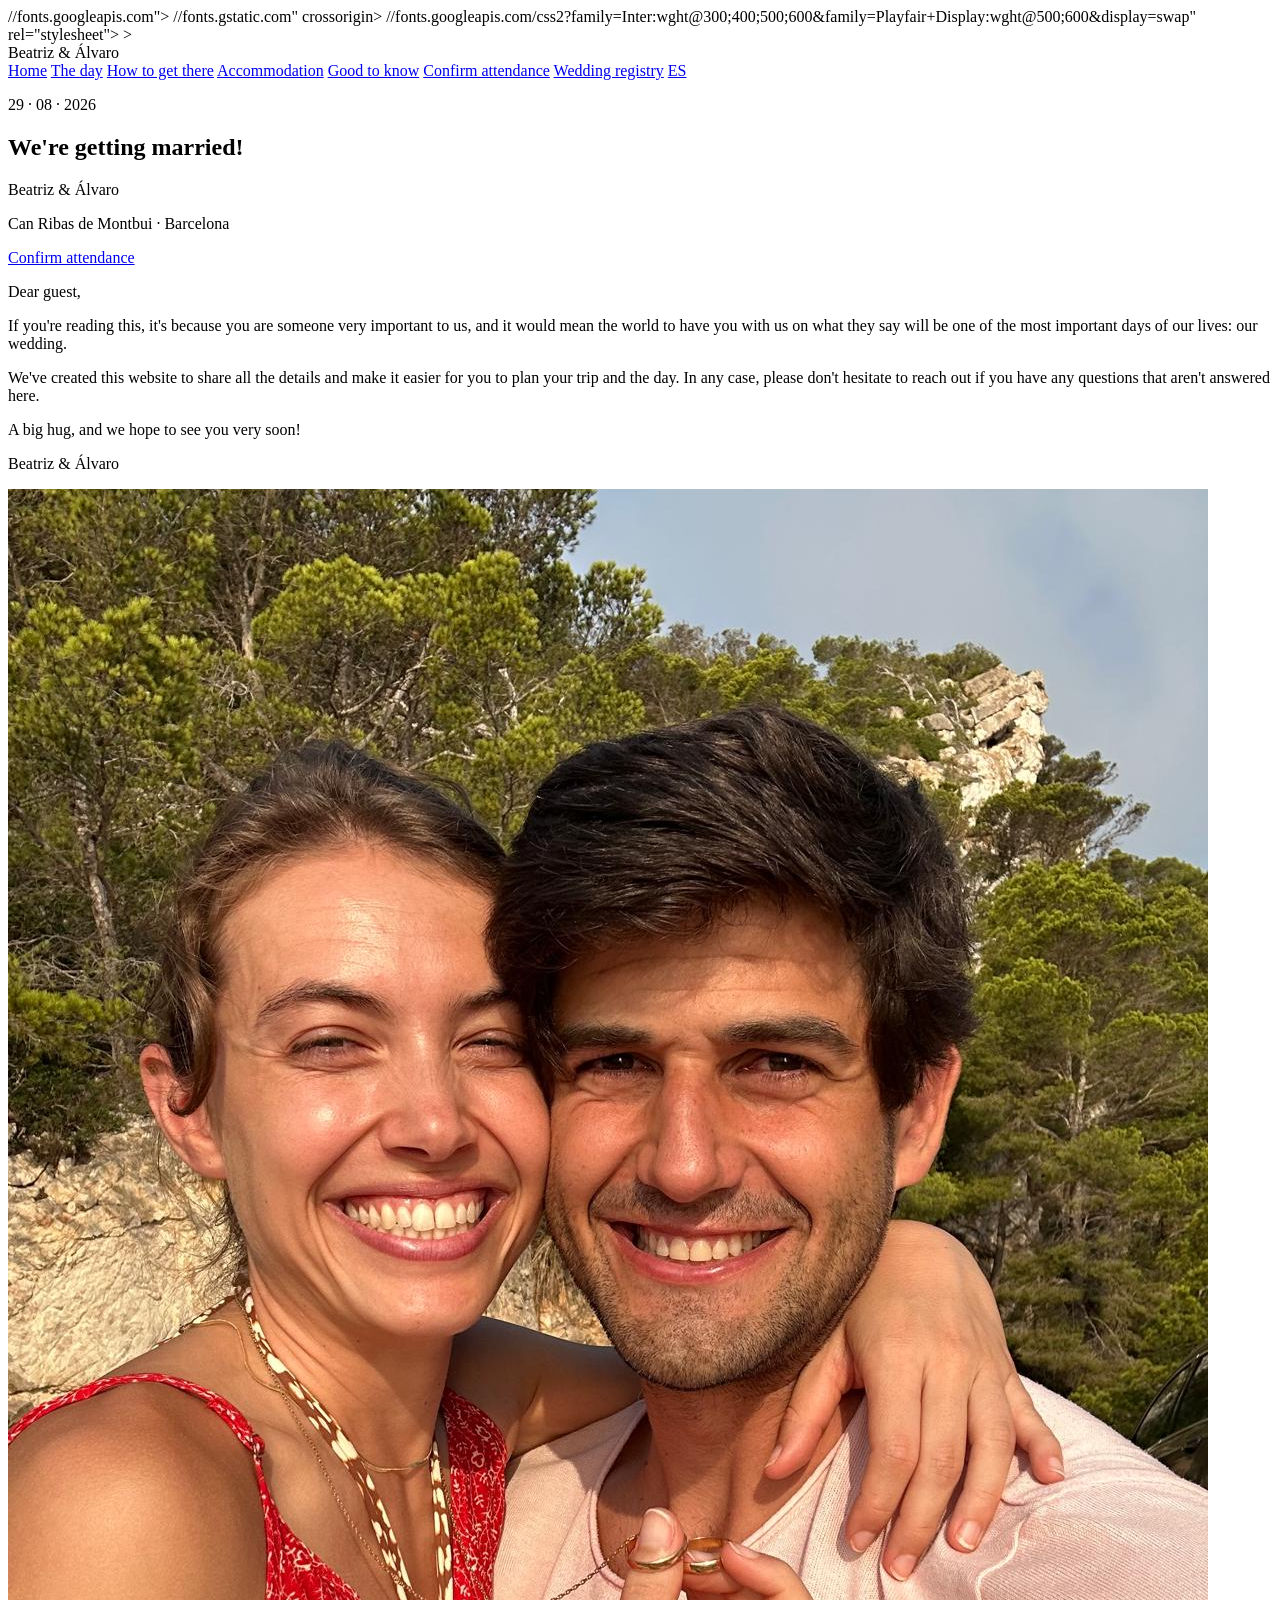
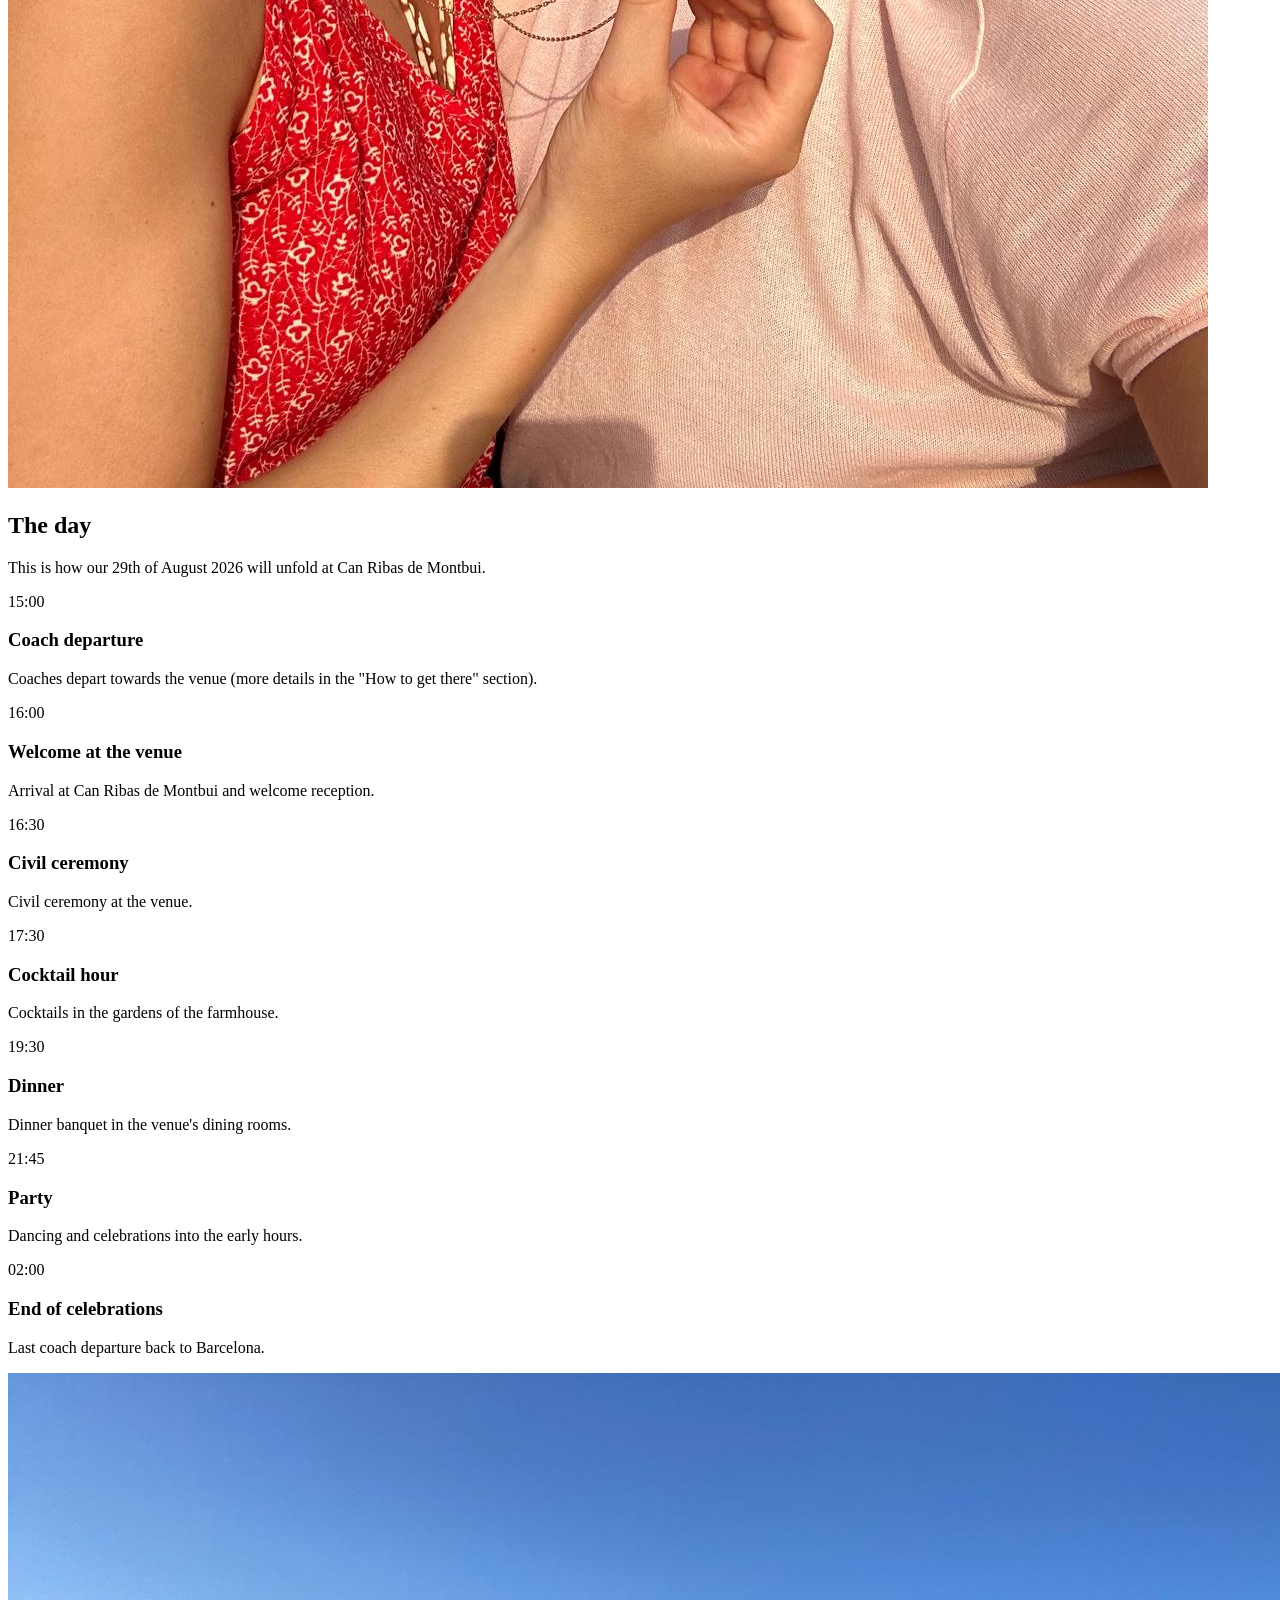
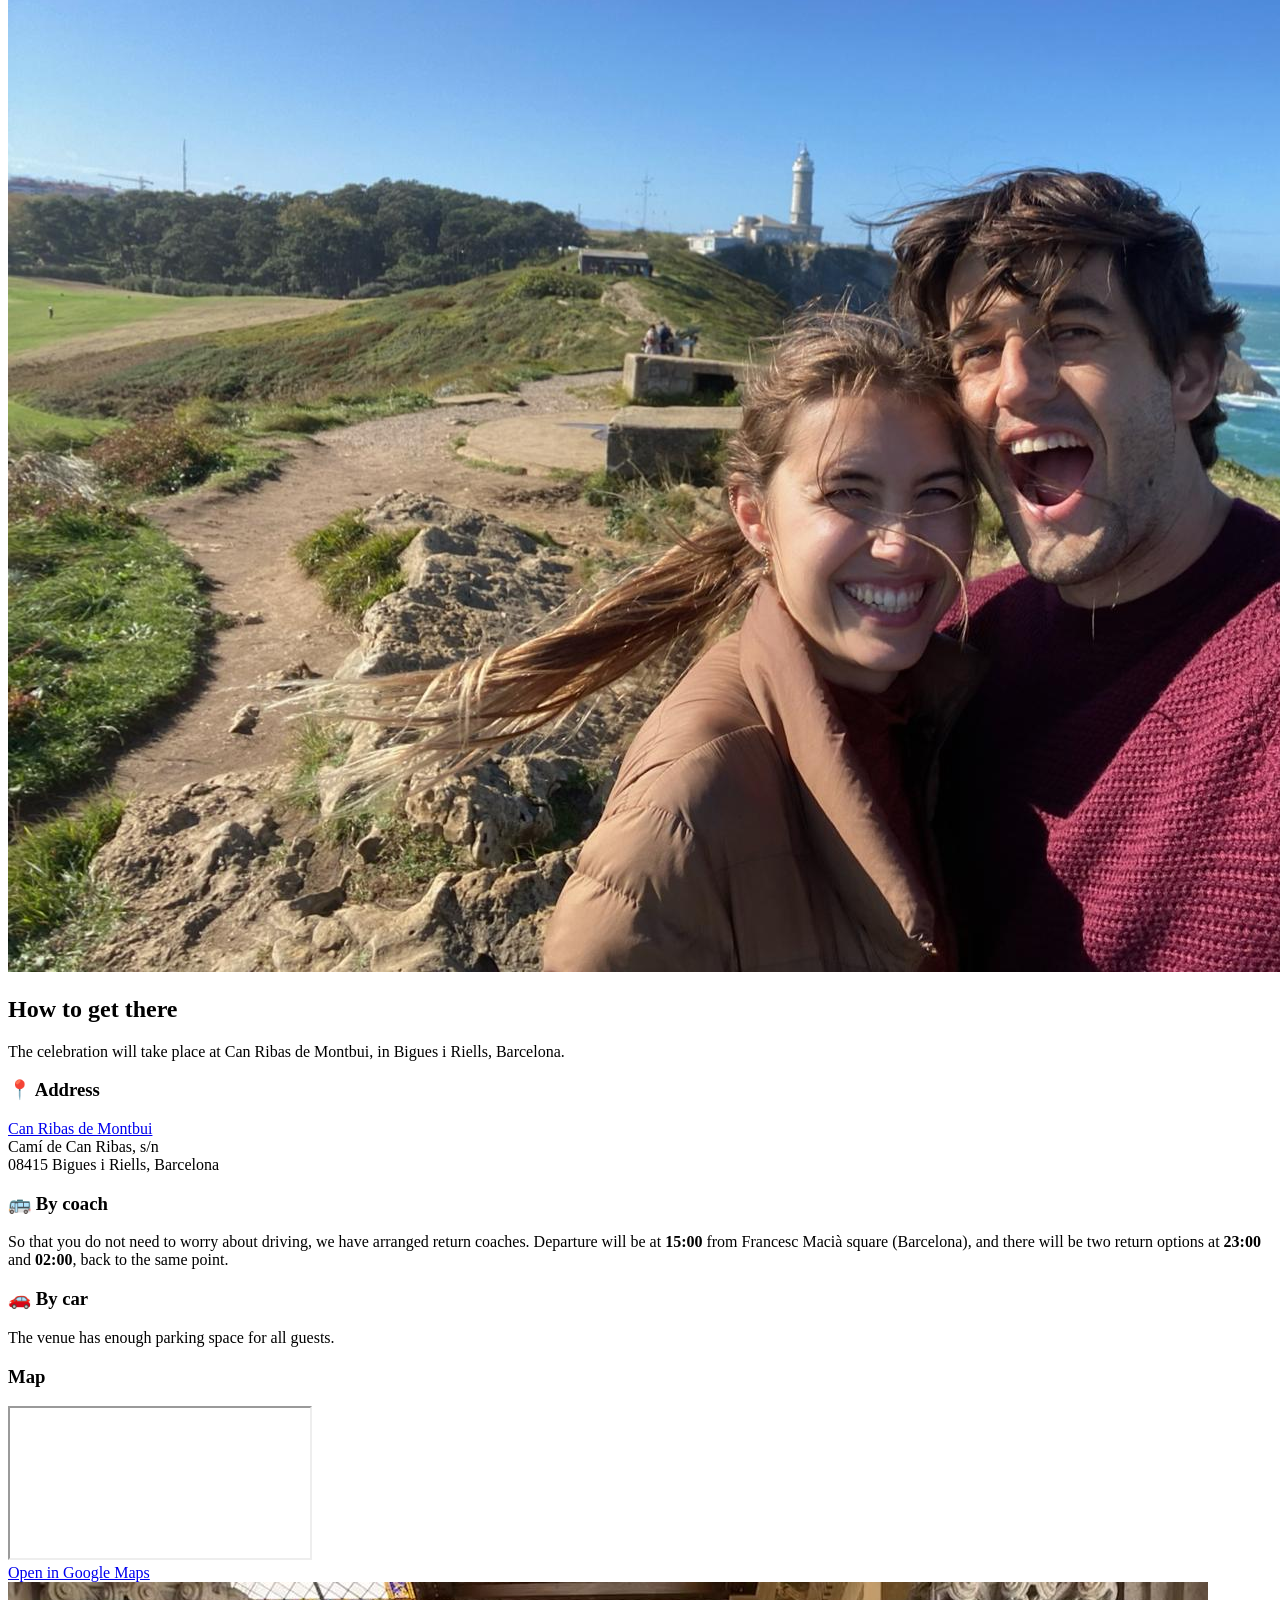
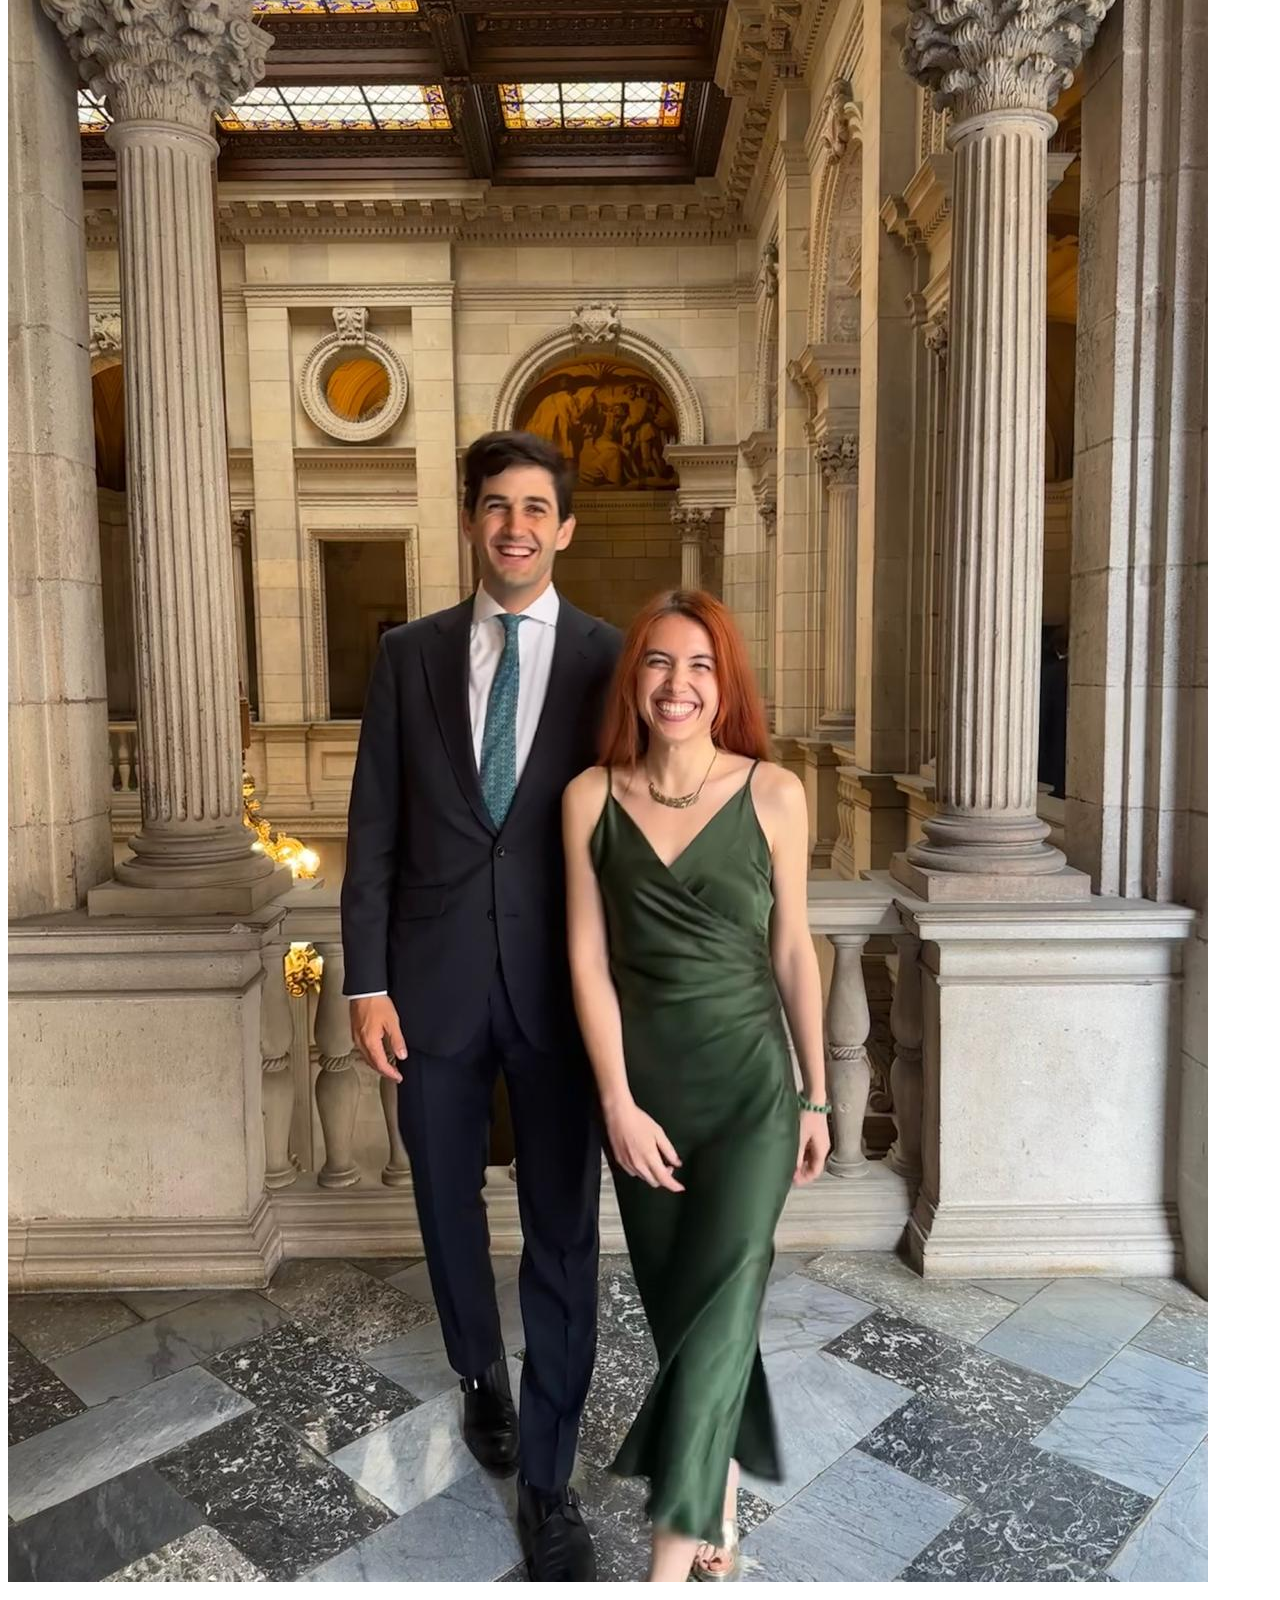
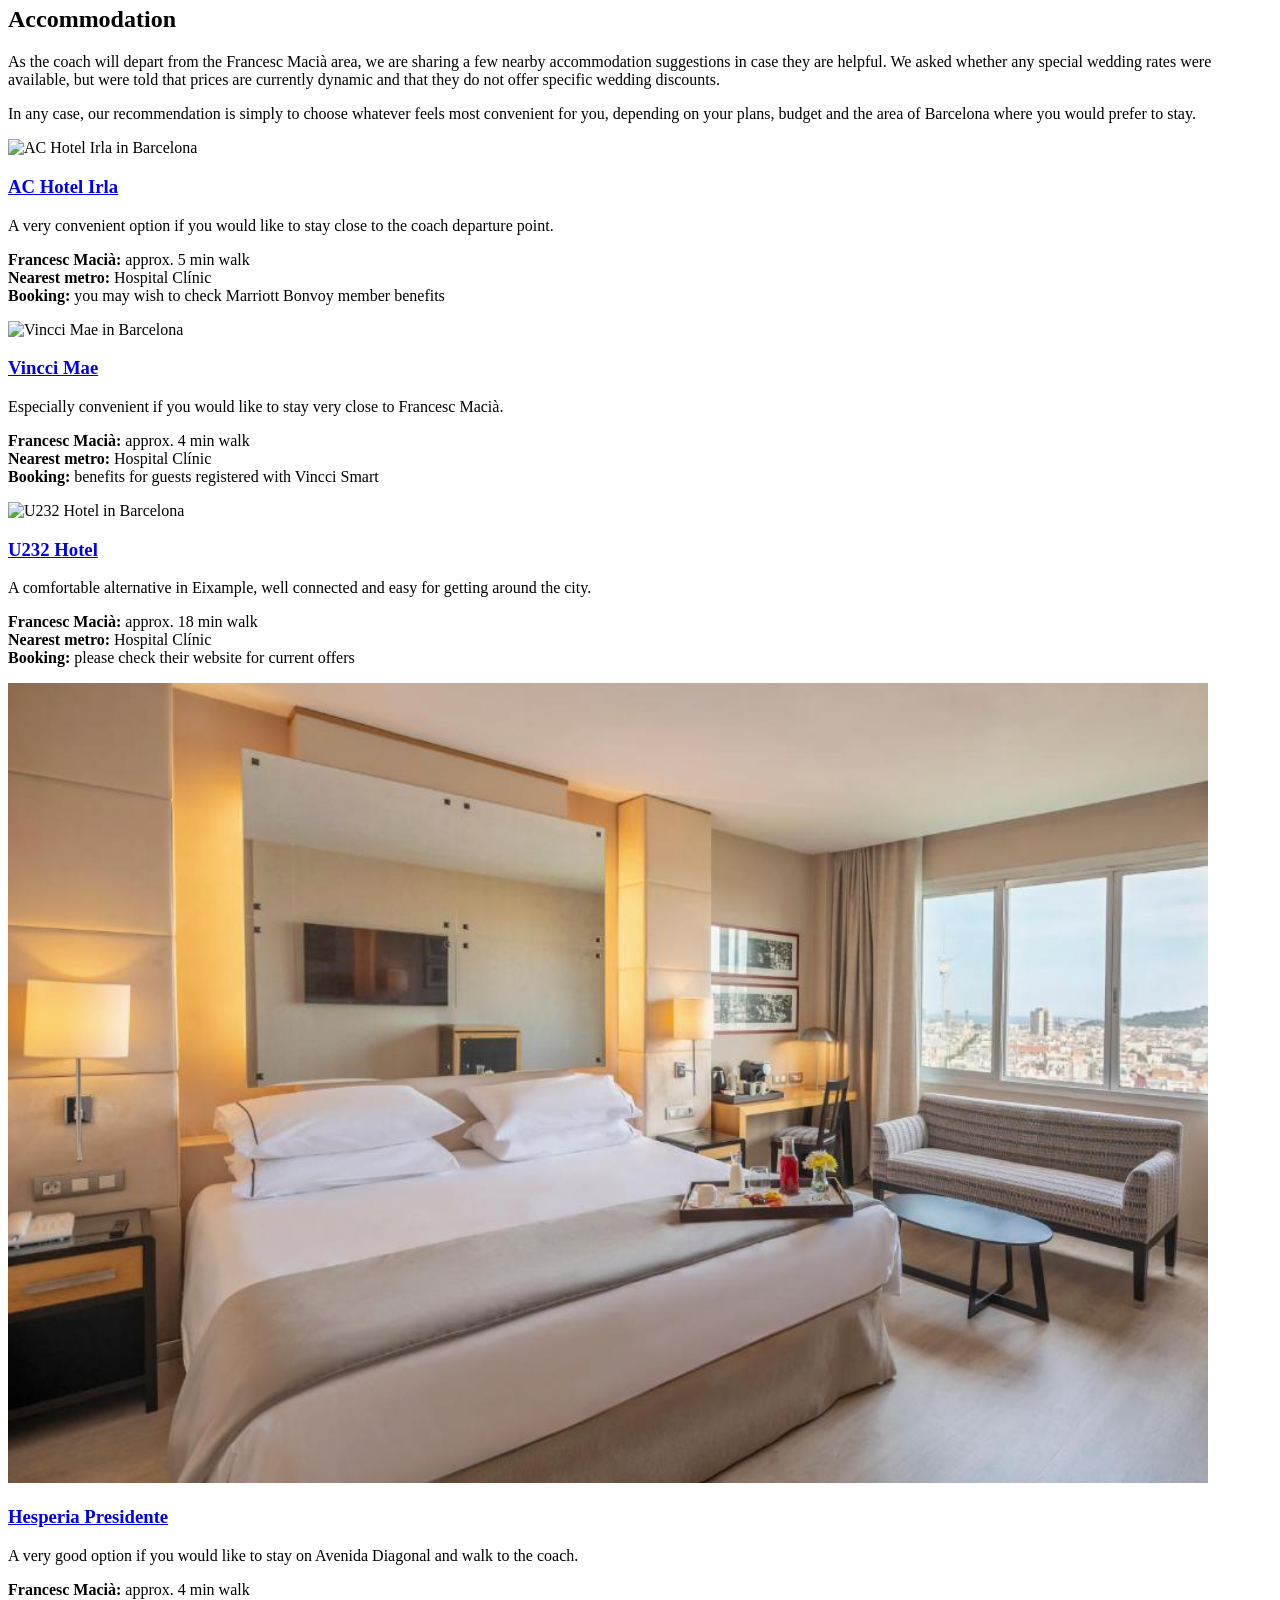
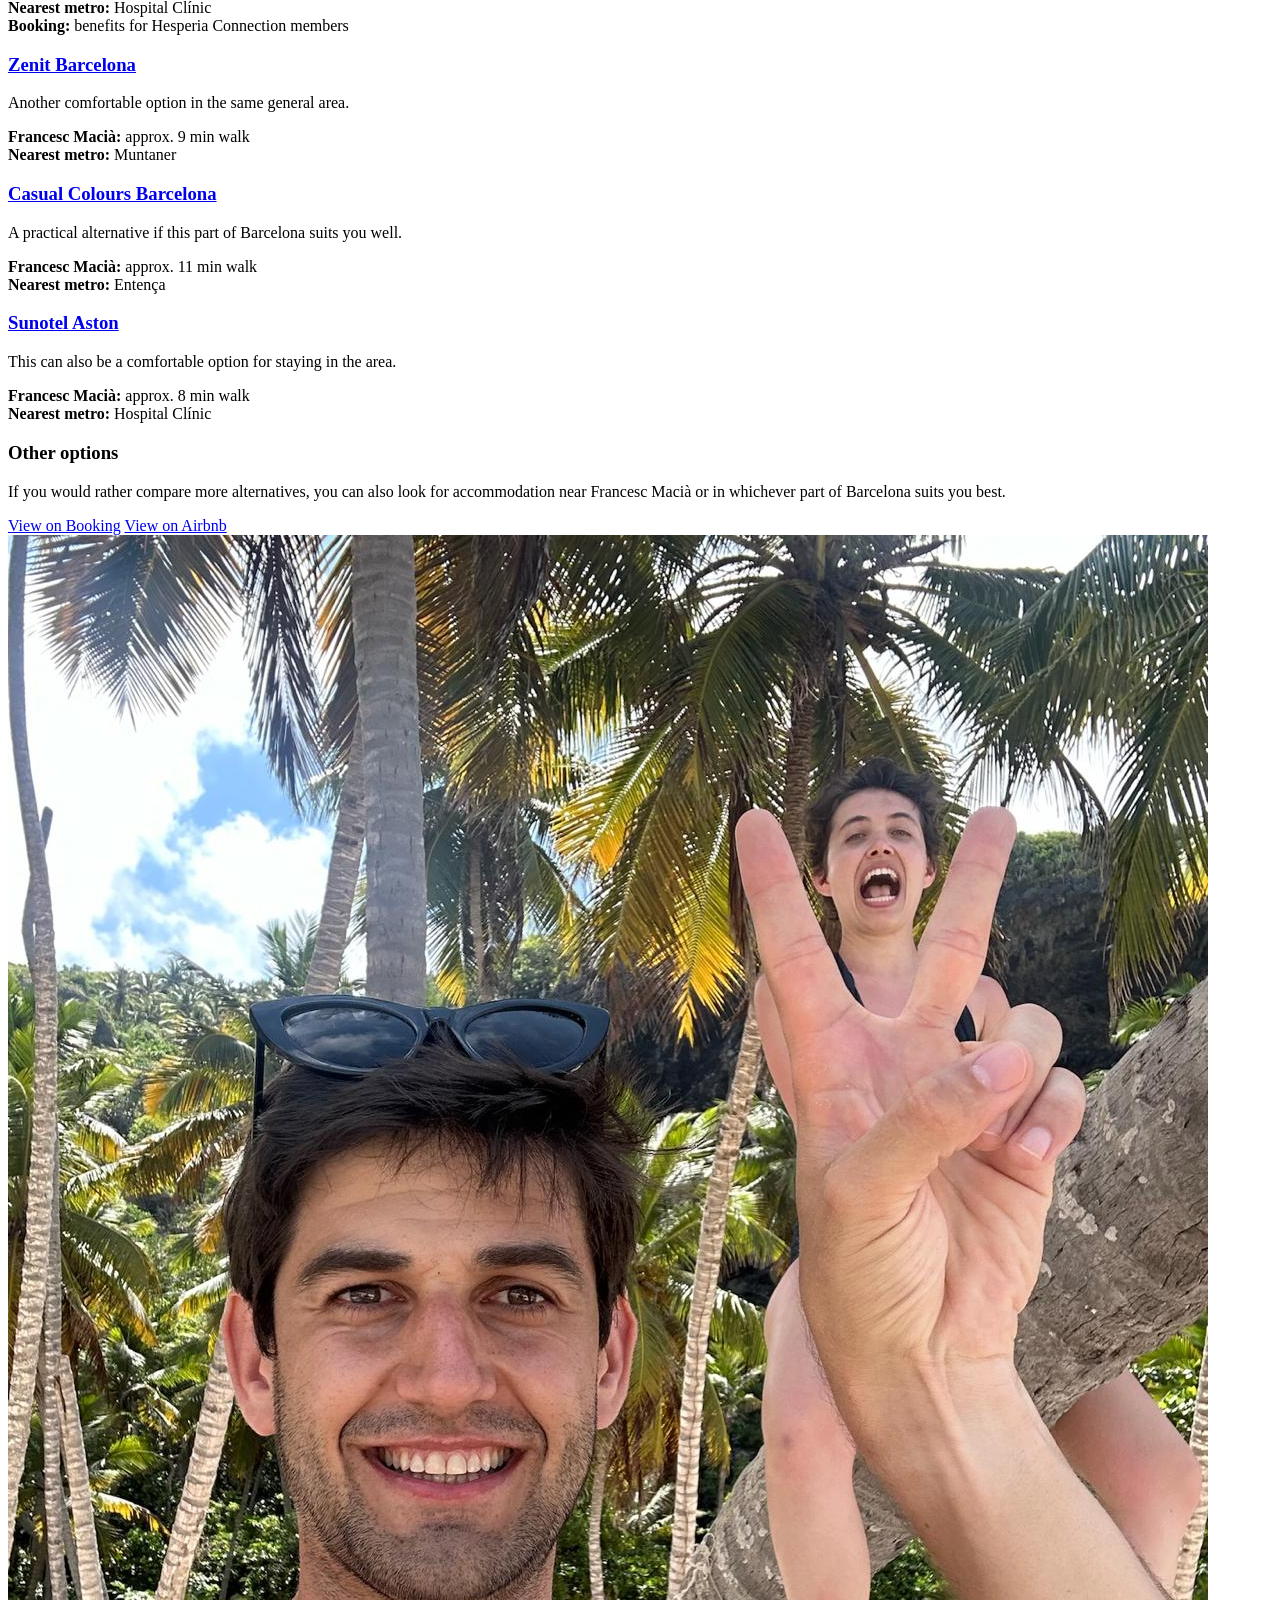
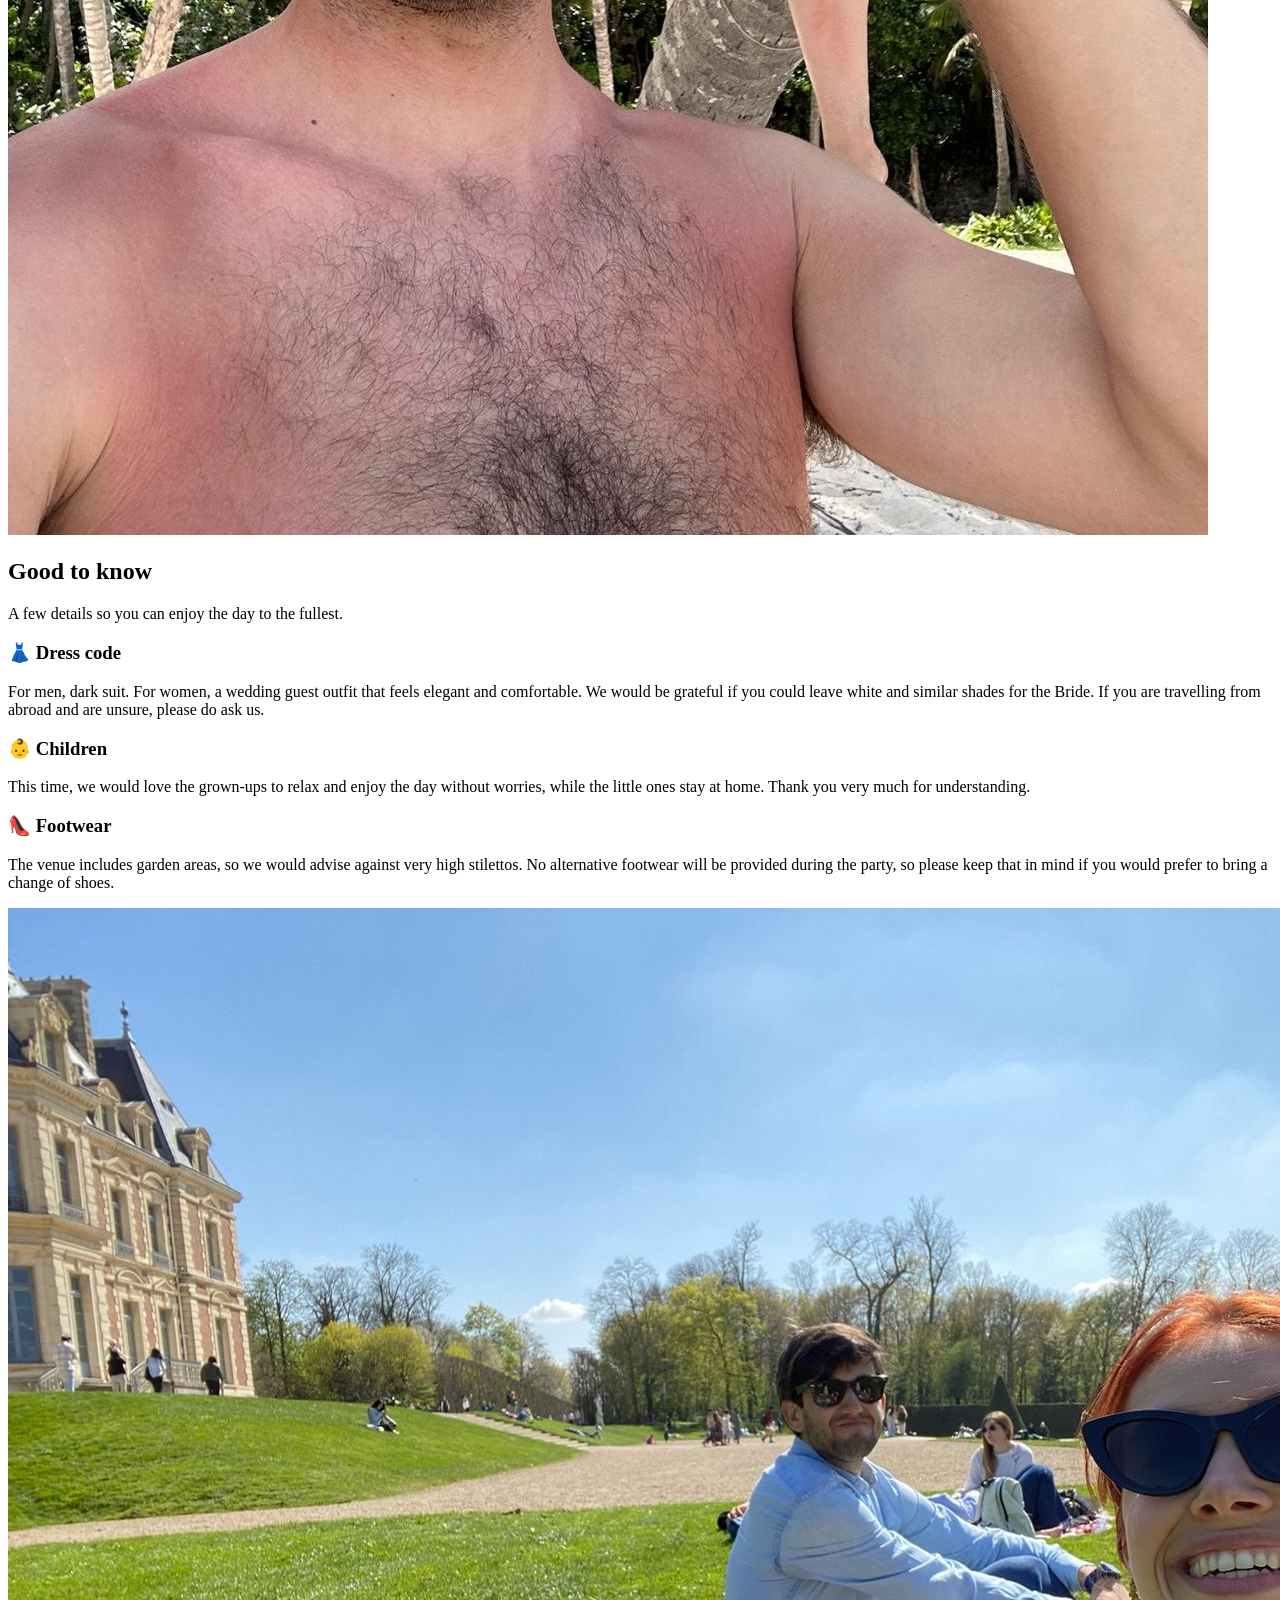
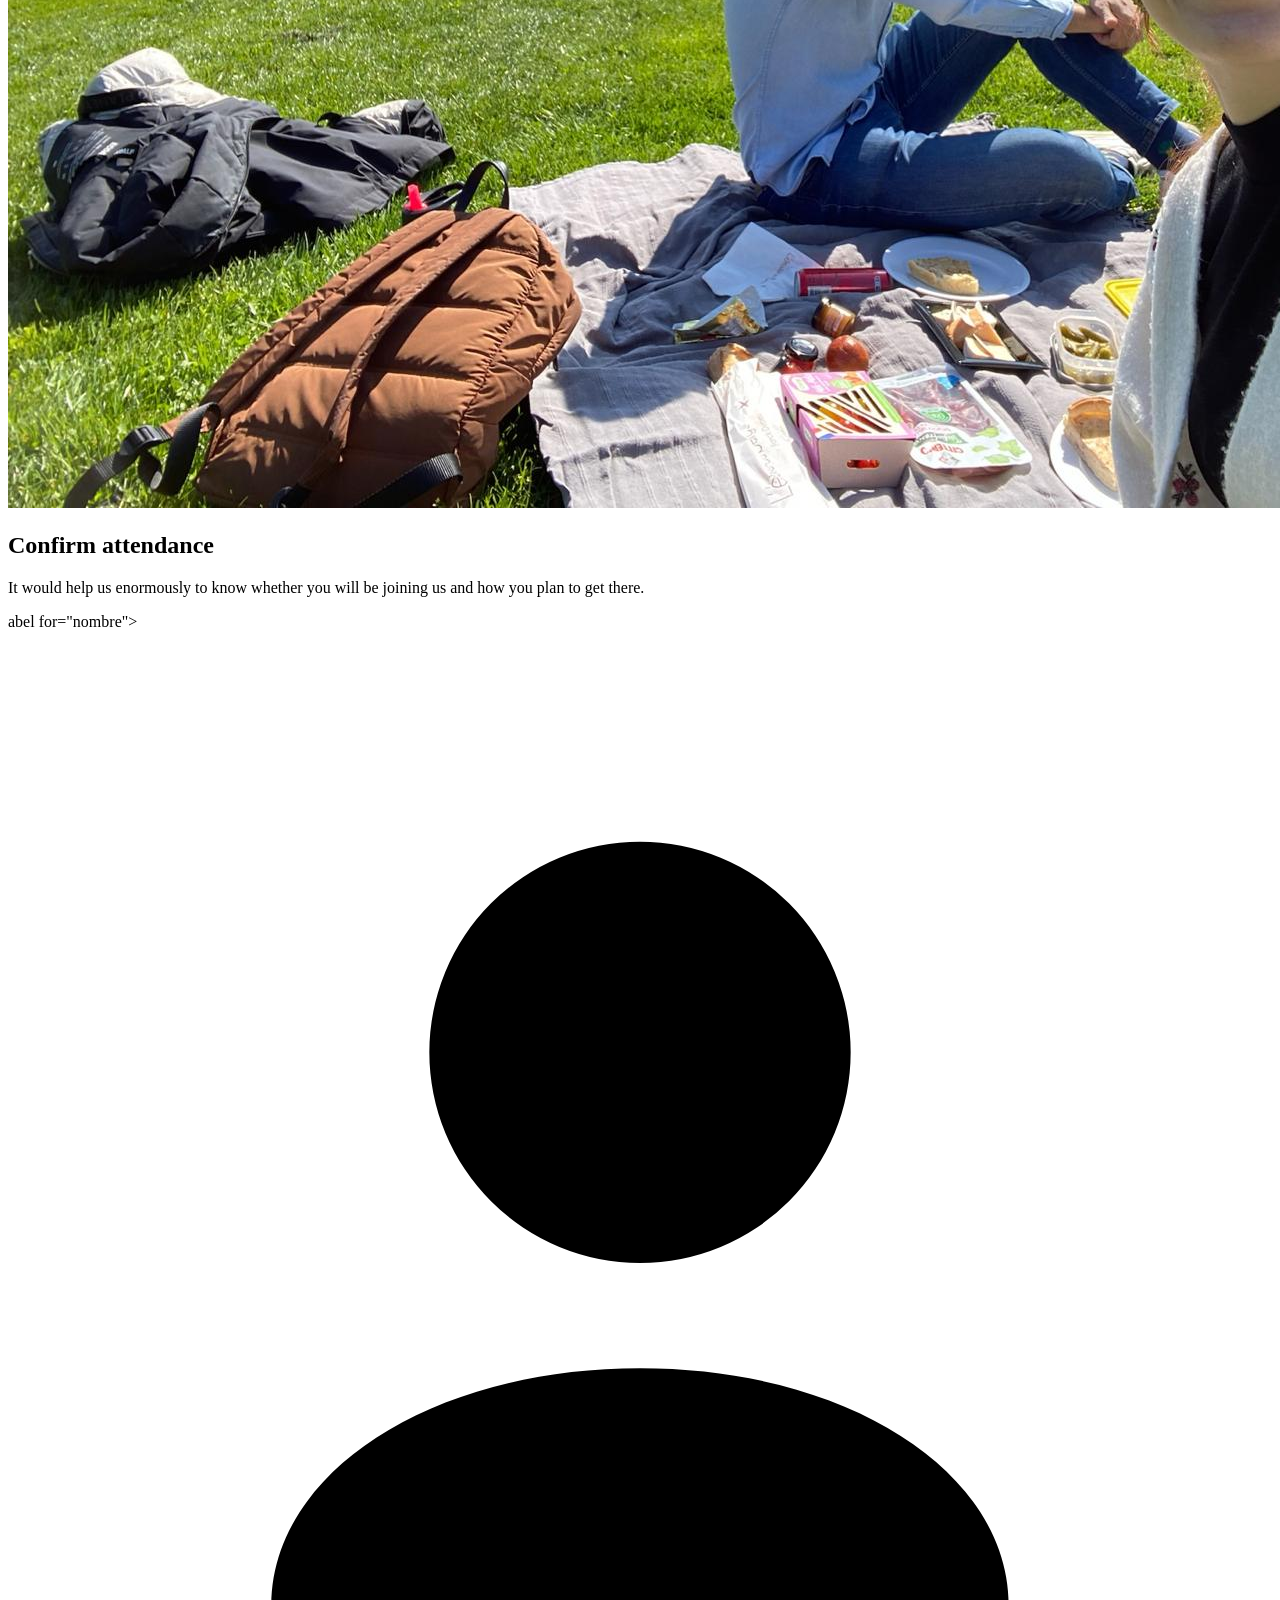
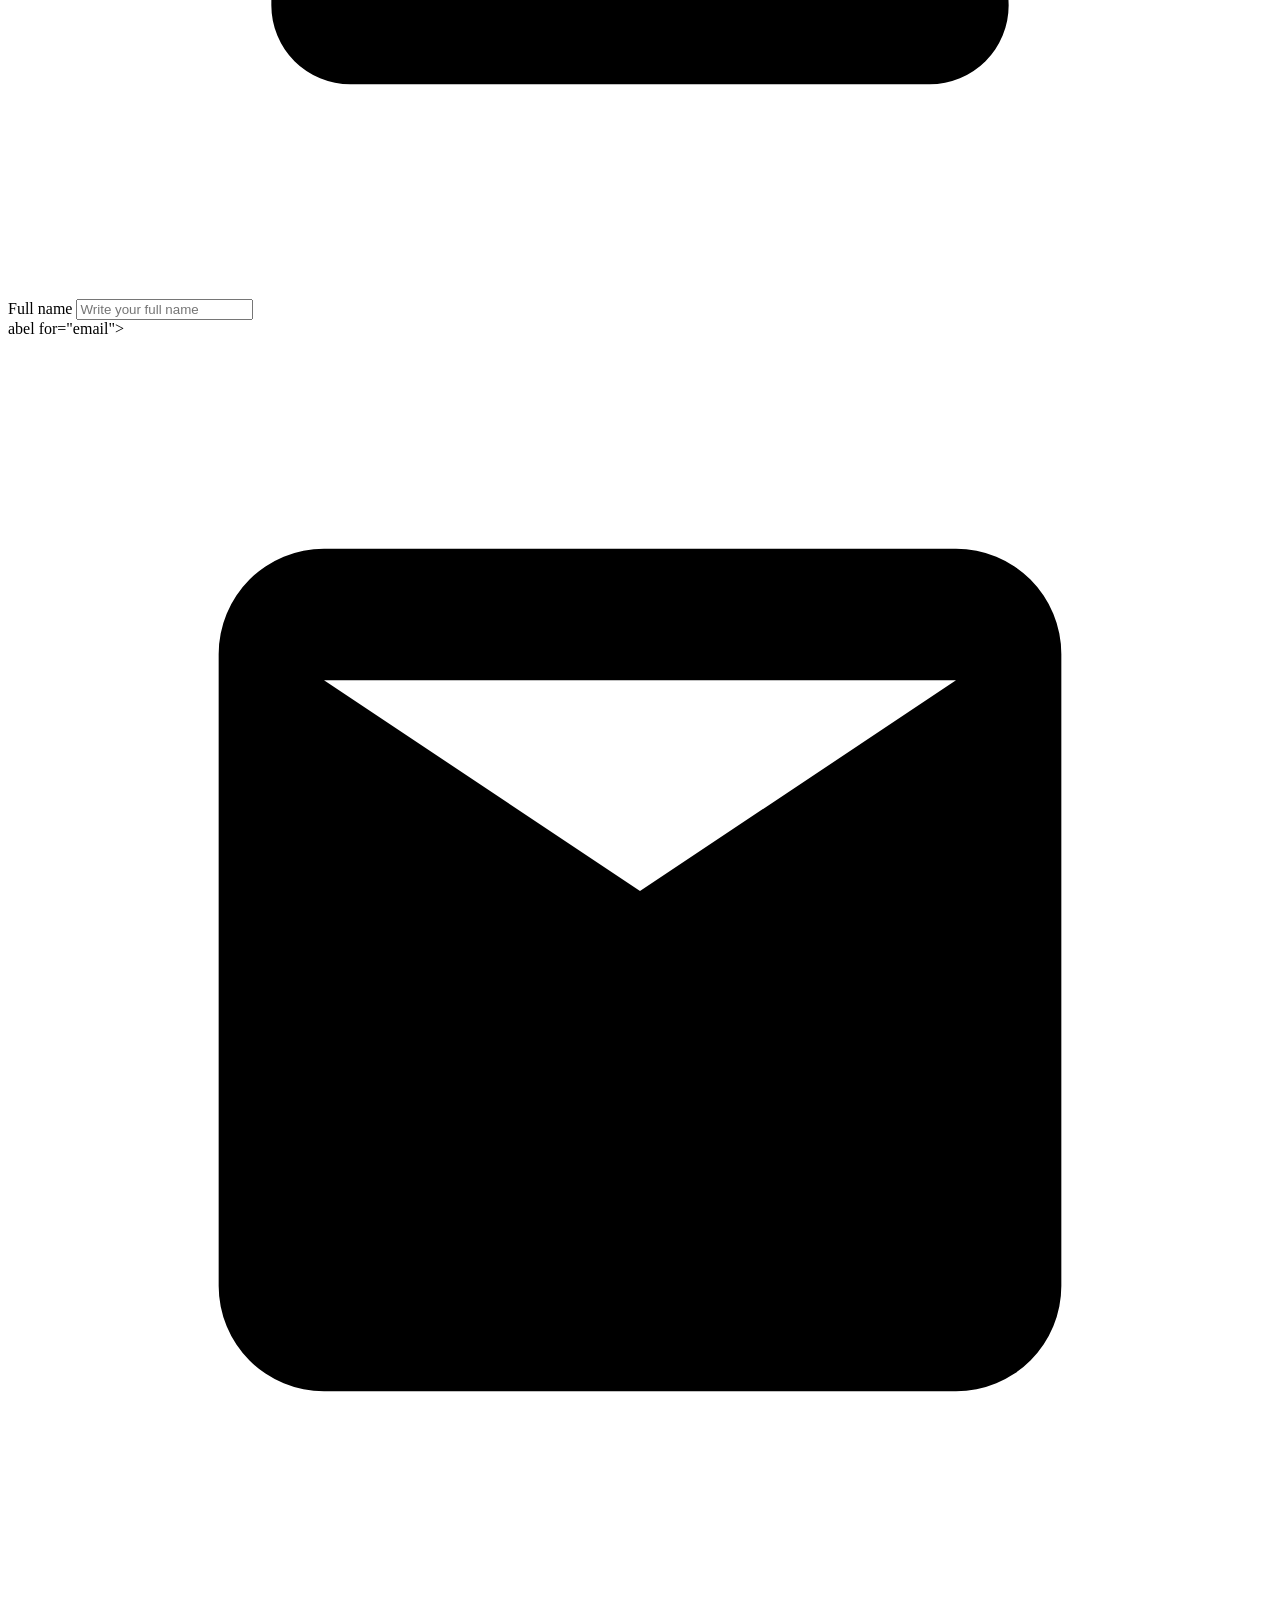
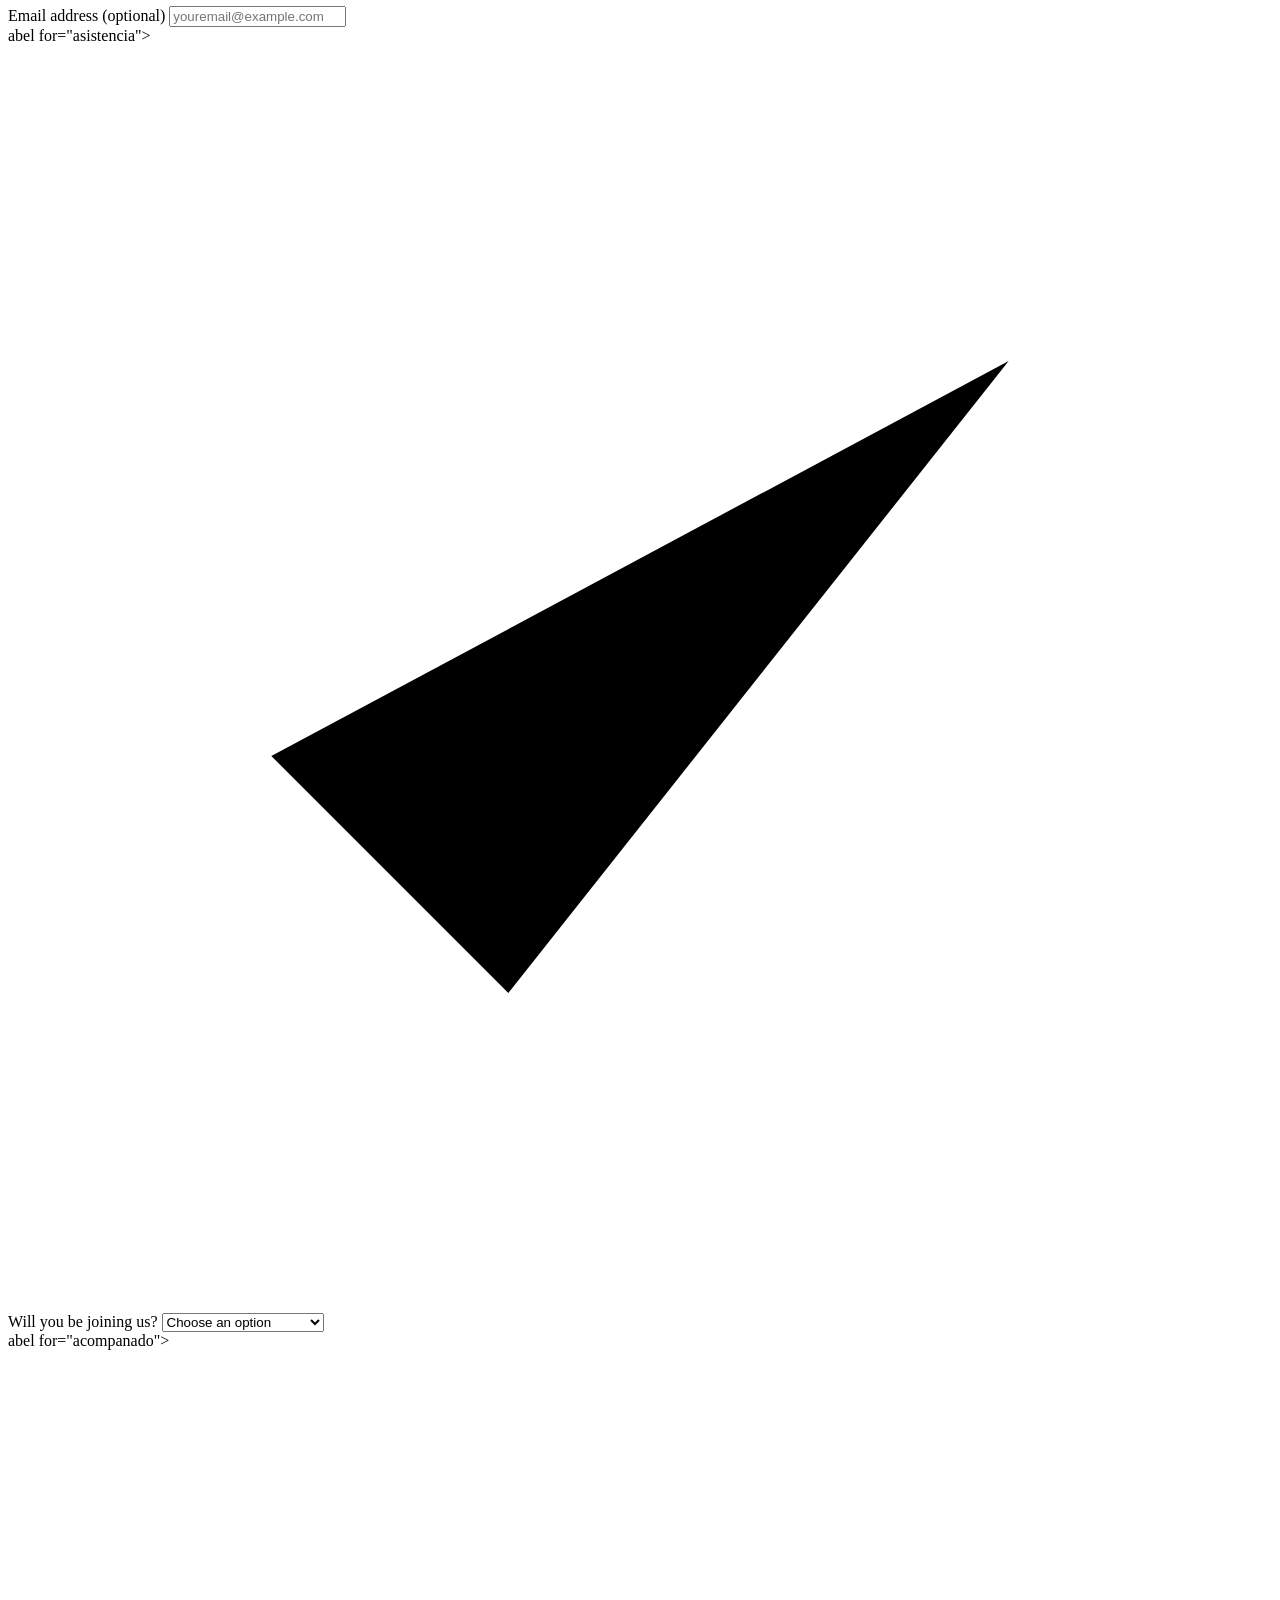
==== commit 64690ebd: "Update index-en.html Todo el código cambiado para integrar intro y fotos" ====
--- a/index-en.html
+++ b/index-en.html
@@ -2,664 +2,508 @@
 <html lang="en">
 <head>
   <meta charset="UTF-8">
-  <title>August 29th 2026</title>
   <meta name="viewport" content="width=device-width, initial-scale=1">
-  <link rel="preconnect" href="https://fonts.googleapis.com">
-<link rel="preconnect" href="https://fonts.gstatic.com" crossorigin>
-<link href="https://fonts.googleapis.com/css2?family=Inter:wght@300;400;500;600&family=Playfair+Display:wght@500;600&display=swap" rel="stylesheet">
-<link rel="stylesheet" href="styles.css">
+  <title>29/08 · Wedding of Beatriz & Álvaro</title>
+  //fonts.googleapis.com">
+  //fonts.gstatic.com" crossorigin>
+  //fonts.googleapis.com/css2?family=Inter:wght@300;400;500;600&family=Playfair+Display:wght@500;600&display=swap" rel="stylesheet">
+  >
 </head>
+
 <body>
 
- <header class="site-header">
-  <div class="logo">
-    <span>Beatriz & Álvaro</span>
-  </div>
-  <nav class="main-nav">
-    <a href="#inicio">Home</a>
-    <a href="#eldia">The day</a>
-    <a href="#comollegar">How to get there</a>
-<a href="#alojamiento">Accommodation</a>
-    <a href="#infopractica">Good to know</a>
-     <a href="#confirmar">RSVP</a>
-   <a href="#regalos">Wedding Registry</a>
-    <a href="index.html" class="lang-link">ES</a>
-  </nav>
-</header>
-
- <section id="inicio" class="hero">
-  <div class="hero-content">
-    <p class="hero-date">29 · 08 · 2026</p>
-    <h1>We're getting married!</h1>
-    <p class="hero-names">Beatriz & Álvaro</p>
-    <p class="hero-place">Can Ribas de Montbui · Barcelona</p>
-    <a href="#confirmar" class="hero-button">Confirm your attendance</a>
-  </div>
-</section>
-
- <section id="eldia" class="section">
-  <h2>The day</h2>
-  <p>This is how our 29 August 2026 at Can Ribas de Montbui will look.</p>
-    <p>Final timings are yet to be confirmed.</p>
-
-  <div class="timeline">
-    <div class="timeline-item">
-      <span class="time">15:00</span>
-      <div class="timeline-content">
-        <h3>Coach departure</h3>
-        <p>Coaches will leave Barcelona towards the venue (more details in “How to get there”).</p>
-      </div>
-    </div>
-
-    <div class="timeline-item">
-      <span class="time">16:00</span>
-      <div class="timeline-content">
-        <h3>Arrival at the venue</h3>
-        <p>Arrival at Can Ribas de Montbui and welcome to our guests.</p>
-      </div>
-    </div>
-
-    <div class="timeline-item">
-      <span class="time">16:30</span>
-      <div class="timeline-content">
-        <h3>Civil ceremony</h3>
-        <p>Civil ceremony at the venue.</p>
-      </div>
-    </div>
-
-    <div class="timeline-item">
-      <span class="time">17:30</span>
-      <div class="timeline-content">
-        <h3>Cocktail</h3>
-        <p>Cocktail in the gardens of the masía.</p>
-      </div>
-    </div>
-
-    <div class="timeline-item">
-      <span class="time">19:30</span>
-      <div class="timeline-content">
-        <h3>Dinner</h3>
-        <p>Dinner in the venue’s reception rooms.</p>
-      </div>
-    </div>
-
-    <div class="timeline-item">
-      <span class="time">21:45</span>
-      <div class="timeline-content">
-        <h3>Party</h3>
-        <p>Dancing and party until late.</p>
-      </div>
-    </div>
-
-    <div class="timeline-item">
-      <span class="time">02:00</span>
-      <div class="timeline-content">
-        <h3>End of the celebration</h3>
-        <p>Last coach back to Barcelona.</p>
-      </div>
-    </div>
-  </div>
-</section>
-
-<section id="comollegar" class="section">
-  <h2>How to get there</h2>
-  <p>The celebration will take place at Can Ribas de Montbui, in Bigues i Riells, Barcelona.</p>
-
-  <div class="location-grid">
-    <div class="location-text">
-      <h3>
-        <span class="info-icon">
-          <span aria-hidden="true">📍</span>
-        </span>
-        Address
-      </h3>
-      <p>
-        <a href="https://canribas.com/en/" target="_blank" rel="noopener noreferrer">Can Ribas de Montbui</a><br>
-        Camí de Can Ribas, s/n<br>
-        08415 Bigues i Riells, Barcelona
-      </p>
-
-      <h3>
-        <span class="info-icon info-icon-coach">
-          <span aria-hidden="true">🚌</span>
-        </span>
-        By coach
-      </h3>
-      <p>
-        So that you do not need to worry about driving, we have arranged return coaches.
-        Departure will be at <strong>15:00</strong> from Francesc Macià square (Barcelona),
-        and there will be two return options at <strong>23:00</strong> and <strong>02:00</strong>,
-        back to the same point.
-      </p>
-
-      <h3>
-        <span class="info-icon">
-          <span aria-hidden="true">🚗</span>
-        </span>
-        By car
-      </h3>
-      <p>
-        The venue has enough parking space for all guests.
-      </p>
-    </div>
-
-    <div class="location-map">
-      <h3>Map</h3>
-      <div class="map-frame">
-        <iframe
-          src="https://www.google.com/maps?q=Can+Ribas+de+Montbui,+Bigues+i+Riells,+Barcelona&output=embed"
-          title="Map of Can Ribas de Montbui"
-          loading="lazy"
-          referrerpolicy="no-referrer-when-downgrade"
-          allowfullscreen=""
-        ></iframe>
-      </div>
-      <a
-        class="map-link"
-        href="https://www.google.com/maps/search/?api=1&query=Can+Ribas+de+Montbui"
-        target="_blank"
-        rel="noopener noreferrer"
-      >
-        Open in Google Maps
-      </a>
-    </div>
-  </div>
-</section>
-<section id="alojamiento" class="section">
-  <h2>Accommodation</h2>
-  <p>
-    As the coach will depart from the Francesc Macià area, we are sharing a few nearby
-    accommodation suggestions in case they are helpful. We asked whether any special wedding
-    rates were available, but were told that prices are currently dynamic and that they do not
-    offer specific wedding discounts.
-  </p>
-  <p>
-    In any case, our recommendation is simply to choose whatever feels most convenient for you,
-    depending on your plans, budget and the area of Barcelona where you would prefer to stay.
-  </p>
-
-  <div class="info-cards">
-    <div class="info-card hotel-card">
-      <img
-        src="https://pplx-res.cloudinary.com/image/upload/pplx_search_images/7df085e99b6cf72aeefb931a43a28c5f0f0e20fb.jpg"
-        alt="AC Hotel Irla in Barcelona"
-        width="480"
-        height="500"
-        loading="lazy"
-      >
-      <div class="hotel-card-body">
-        <h3>
-          <a href="https://www.marriott.com/es/hotels/bcnir-ac-hotel-irla/overview/" target="_blank" rel="noopener noreferrer">
-            AC Hotel Irla
-          </a>
-        </h3>
+  <!-- HEADER -->
+  <header class="site-header">
+    <div class="logo"><span>Beatriz & Álvaro</span></div>
+    <nav class="main-nav">
+      <a href="#inicio">Home</a>
+      <a href="#eldia">The day</a>
+      <a href="#comollegar">How to get there</a>
+      <a href="#alojamiento">Accommodation</a>
+      <a href="#infopractica">Good to know</a>
+      <a href="#confirmar">Confirm attendance</a>
+      <a href="#regalos">Wedding registry</a>
+      <a href="index.html" class="lang-link">ES</a>
+    </nav>
+  </header>
+
+  <!-- HERO -->
+  <section id="inicio" class="hero">
+    <div class="hero-content">
+      <p class="hero-date">29 · 08 · 2026</p>
+      <h1>We're getting married!</h1>
+      <p class="hero-names">Beatriz & Álvaro</p>
+      <p class="hero-place">Can Ribas de Montbui · Barcelona</p>
+      <a href="#confirmar" class="hero-button">Confirm attendance</a>
+    </div>
+  </section>
+
+  <!-- INTRO TEXT -->
+  <div class="intro-text">
+    <p>Dear guest,</p>
+    <p>
+      If you're reading this, it's because you are someone very important to us,
+      and it would mean the world to have you with us on what they say will be
+      one of the most important days of our lives: our wedding.
+    </p>
+    <p>
+      We've created this website to share all the details and make it easier for
+      you to plan your trip and the day. In any case, please don't hesitate to
+      reach out if you have any questions that aren't answered here.
+    </p>
+    <p>A big hug, and we hope to see you very soon!</p>
+    <p class="intro-firma">Beatriz & Álvaro</p>
+  </div>
+
+  <!-- PHOTO 1 -->
+  <div class="photo-divider">
+    <img src="img/nosotros.jpeg" alt="Beatriz and Álvaro" loading="lazy">
+  </div>
+
+  <!-- THE DAY -->
+  <section id="eldia" class="section">
+    <h2>The day</h2>
+    <p>This is how our 29th of August 2026 will unfold at Can Ribas de Montbui.</p>
+    <div class="timeline">
+      <div class="timeline-item">
+        <span class="time">15:00</span>
+        <div class="timeline-content">
+          <h3>Coach departure</h3>
+          <p>Coaches depart towards the venue (more details in the "How to get there" section).</p>
+        </div>
+      </div>
+      <div class="timeline-item">
+        <span class="time">16:00</span>
+        <div class="timeline-content">
+          <h3>Welcome at the venue</h3>
+          <p>Arrival at Can Ribas de Montbui and welcome reception.</p>
+        </div>
+      </div>
+      <div class="timeline-item">
+        <span class="time">16:30</span>
+        <div class="timeline-content">
+          <h3>Civil ceremony</h3>
+          <p>Civil ceremony at the venue.</p>
+        </div>
+      </div>
+      <div class="timeline-item">
+        <span class="time">17:30</span>
+        <div class="timeline-content">
+          <h3>Cocktail hour</h3>
+          <p>Cocktails in the gardens of the farmhouse.</p>
+        </div>
+      </div>
+      <div class="timeline-item">
+        <span class="time">19:30</span>
+        <div class="timeline-content">
+          <h3>Dinner</h3>
+          <p>Dinner banquet in the venue's dining rooms.</p>
+        </div>
+      </div>
+      <div class="timeline-item">
+        <span class="time">21:45</span>
+        <div class="timeline-content">
+          <h3>Party</h3>
+          <p>Dancing and celebrations into the early hours.</p>
+        </div>
+      </div>
+      <div class="timeline-item">
+        <span class="time">02:00</span>
+        <div class="timeline-content">
+          <h3>End of celebrations</h3>
+          <p>Last coach departure back to Barcelona.</p>
+        </div>
+      </div>
+    </div>
+  </section>
+
+  <!-- PHOTO 2 -->
+  <div class="photo-divider">
+    <img src="img/Foto20.jpeg" alt="Beatriz and Álvaro" loading="lazy">
+  </div>
+
+  <!-- HOW TO GET THERE -->
+  <section id="comollegar" class="section">
+    <h2>How to get there</h2>
+    <p>The celebration will take place at Can Ribas de Montbui, in Bigues i Riells, Barcelona.</p>
+    <div class="location-grid">
+      <div class="location-text">
+        <h3><span class="info-icon"><span aria-hidden="true">📍</span></span> Address</h3>
         <p>
-          A very convenient option if you would like to stay close to the coach departure point.
+          <a href="https://canribas.com/en/" target="_blank" rel="noopener noreferrer">Can Ribas de Montbui</a><br>
+          Camí de Can Ribas, s/n<br>
+          08415 Bigues i Riells, Barcelona
         </p>
+        <h3><span class="info-icon info-icon-coach"><span aria-hidden="true">🚌</span></span> By coach</h3>
+        <p>
+          So that you do not need to worry about driving, we have arranged return coaches.
+          Departure will be at <strong>15:00</strong> from Francesc Macià square (Barcelona),
+          and there will be two return options at <strong>23:00</strong> and <strong>02:00</strong>,
+          back to the same point.
+        </p>
+        <h3><span class="info-icon"><span aria-hidden="true">🚗</span></span> By car</h3>
+        <p>The venue has enough parking space for all guests.</p>
+      </div>
+      <div class="location-map">
+        <h3>Map</h3>
+        <div class="map-frame">
+          <iframe
+            src="https://www.google.com/maps?q=Can+Ribas+de+Montbui,+Bigues+i+Riells,+Barcelona&output=embed"
+            title="Map of Can Ribas de Montbui"
+            loading="lazy"
+            referrerpolicy="no-referrer-when-downgrade"
+            allowfullscreen=""
+          ></iframe>
+        </div>
+        <a class="map-link" href="https://www.google.com/maps/search/?api=1&query=Can+Ribas+de+Montbui" target="_blank" rel="noopener noreferrer">
+          Open in Google Maps
+        </a>
+      </div>
+    </div>
+  </section>
+  <!-- PHOTO 3 -->
+  <div class="photo-divider vertical">
+    <img src="img/Foto3.jpeg" alt="Beatriz and Álvaro" loading="lazy">
+  </div>
+
+  <!-- ACCOMMODATION -->
+  <section id="alojamiento" class="section">
+    <h2>Accommodation</h2>
+    <p>
+      As the coach will depart from the Francesc Macià area, we are sharing a few nearby
+      accommodation suggestions in case they are helpful. We asked whether any special wedding
+      rates were available, but were told that prices are currently dynamic and that they do not
+      offer specific wedding discounts.
+    </p>
+    <p>
+      In any case, our recommendation is simply to choose whatever feels most convenient for you,
+      depending on your plans, budget and the area of Barcelona where you would prefer to stay.
+    </p>
+    <div class="info-cards">
+
+      <div class="info-card hotel-card">
+        <img src="https://pplx-res.cloudinary.com/image/upload/pplx_search_images/7df085e99b6cf72aeefb931a43a28c5f0f0e20fb.jpg" alt="AC Hotel Irla in Barcelona" width="480" height="500" loading="lazy">
+        <div class="hotel-card-body">
+          <h3><a href="https://www.marriott.com/es/hotels/bcnir-ac-hotel-irla/overview/" target="_blank" rel="noopener noreferrer">AC Hotel Irla</a></h3>
+          <p>A very convenient option if you would like to stay close to the coach departure point.</p>
+          <p class="hotel-meta">
+            <strong>Francesc Macià:</strong> approx. 5 min walk<br>
+            <strong>Nearest metro:</strong> Hospital Clínic<br>
+            <strong>Booking:</strong> you may wish to check Marriott Bonvoy member benefits
+          </p>
+        </div>
+      </div>
+
+      <div class="info-card hotel-card">
+        <img src="https://pplx-res.cloudinary.com/image/upload/pplx_search_images/ff48dd75aff18c1844872aae81e708611c3c725a.jpg" alt="Vincci Mae in Barcelona" width="1200" height="600" loading="lazy">
+        <div class="hotel-card-body">
+          <h3><a href="https://www.vinccimae.com/es/bookcore/availability/vinccimae/2026-08-28/2026-08-30/2/0/?rrc=1&adults=2&occupancies=%255B%257B%2522adults%2522%253A%25202%252C%2520%2522children%2522%253A%25200%252C%2520%2522ages%2522%253A%2520%2522%2522%257D%255D&occp=1" target="_blank" rel="noopener noreferrer">Vincci Mae</a></h3>
+          <p>Especially convenient if you would like to stay very close to Francesc Macià.</p>
+          <p class="hotel-meta">
+            <strong>Francesc Macià:</strong> approx. 4 min walk<br>
+            <strong>Nearest metro:</strong> Hospital Clínic<br>
+            <strong>Booking:</strong> benefits for guests registered with Vincci Smart
+          </p>
+        </div>
+      </div>
+
+      <div class="info-card hotel-card">
+        <img src="https://pplx-res.cloudinary.com/image/upload/pplx_search_images/356957627431f4b6e01d51b5745f019fda0e4003.jpg" alt="U232 Hotel in Barcelona" width="900" height="500" loading="lazy">
+        <div class="hotel-card-body">
+          <h3><a href="https://www.u232hotel.com/es" target="_blank" rel="noopener noreferrer">U232 Hotel</a></h3>
+          <p>A comfortable alternative in Eixample, well connected and easy for getting around the city.</p>
+          <p class="hotel-meta">
+            <strong>Francesc Macià:</strong> approx. 18 min walk<br>
+            <strong>Nearest metro:</strong> Hospital Clínic<br>
+            <strong>Booking:</strong> please check their website for current offers
+          </p>
+        </div>
+      </div>
+
+      <div class="info-card hotel-card">
+        <img src="img/hesperia.jpg" alt="Hesperia Presidente in Barcelona" width="1200" height="800" loading="lazy">
+        <div class="hotel-card-body">
+          <h3><a href="https://www.hesperia.com/bookingstep1/?chainSelectorValue=50898&checkin=28%2F08%2F2026&idtokenprovider=10046532&currency=EUR&idchain=500140&clientCode=&hsri=02080&lang=es&nights=2&parties=W3siYWR1bHRzIjoyLCJjaGlsZHJlbiI6W119XQ%3D%3D&type=chain&step=1&home=https%3A%2F%2Fwww.hesperia.com%2F" target="_blank" rel="noopener noreferrer">Hesperia Presidente</a></h3>
+          <p>A very good option if you would like to stay on Avenida Diagonal and walk to the coach.</p>
+          <p class="hotel-meta">
+            <strong>Francesc Macià:</strong> approx. 4 min walk<br>
+            <strong>Nearest metro:</strong> Hospital Clínic<br>
+            <strong>Booking:</strong> benefits for Hesperia Connection members
+          </p>
+        </div>
+      </div>
+
+      <div class="info-card">
+        <h3><a href="https://bookingbarcelona.zenithoteles.com/es/bookcore/availability/zenitbarcelona/2026-08-28/2026-08-30/2/0/?adults=2&campaign_id=organic&country=ES&device=d&partner=6356&roi_currency=EUR" target="_blank" rel="noopener noreferrer">Zenit Barcelona</a></h3>
+        <p>Another comfortable option in the same general area.</p>
         <p class="hotel-meta">
-          <strong>Francesc Macià:</strong> approx. 5 min walk<br>
-          <strong>Nearest metro:</strong> Hospital Clínic<br>
-          <strong>Booking:</strong> you may wish to check Marriott Bonvoy member benefits
+          <strong>Francesc Macià:</strong> approx. 9 min walk<br>
+          <strong>Nearest metro:</strong> Muntaner
         </p>
       </div>
-    </div>
-
-    <div class="info-card hotel-card">
-      <img
-        src="https://pplx-res.cloudinary.com/image/upload/pplx_search_images/ff48dd75aff18c1844872aae81e708611c3c725a.jpg"
-        alt="Vincci Mae in Barcelona"
-        width="1200"
-        height="600"
-        loading="lazy"
-      >
-      <div class="hotel-card-body">
-        <h3>
-          <a href="https://www.vinccimae.com/es/bookcore/availability/vinccimae/2026-08-28/2026-08-30/2/0/?rrc=1&adults=2&occupancies=%255B%257B%2522adults%2522%253A%25202%252C%2520%2522children%2522%253A%25200%252C%2520%2522ages%2522%253A%2520%2522%2522%257D%255D&occp=1" target="_blank" rel="noopener noreferrer">
-            Vincci Mae
-          </a>
-        </h3>
-        <p>
-          Especially convenient if you would like to stay very close to Francesc Macià.
+
+      <div class="info-card">
+        <h3><a href="https://www.casualhoteles.com/booking1?fromCountry=ES&startDate=28/08/2026&endDate=30/08/2026&source=hotelads&numRooms=1&adultsRoom1=2&adultsRoom2=0&adultsRoom3=0&childrenRoom1=0&childrenRoom2=0&childrenRoom3=0&babiesRoom1=0&babiesRoom2=0&babiesRoom3=0&language=SPANISH&namespace=casual-colours&utm_medium=organic&utm_source=google&utm_campaign=fbl&utm_content=SPANISH&utm_term=paraty-metasearch&utm_id=casual-colours&bookingSource=GoogleCPC&token=nGVdZPsOWTNQVOt4NQ_UXA==" target="_blank" rel="noopener noreferrer">Casual Colours Barcelona</a></h3>
+        <p>A practical alternative if this part of Barcelona suits you well.</p>
+        <p class="hotel-meta">
+          <strong>Francesc Macià:</strong> approx. 11 min walk<br>
+          <strong>Nearest metro:</strong> Entença
         </p>
+      </div>
+
+      <div class="info-card">
+        <h3><a href="https://reservas.sunotelaston.com/es/hotel/sunotel_aston?adults=2&children=0&teenagers=0&seniors=0&babies=0&datein=28-08-2026&dateout=30-08-2026&prom=&affiliate=google&referrer=https%3A%2F%2Freservas.sunotelaston.com%2F&origin=meta&tags=&channel=google&enable_loyalty=1&show_logo=1&origin_source=google&origin_medium=organic&display_mode=EXTENDED&setconversion=EUR&locale=es" target="_blank" rel="noopener noreferrer">Sunotel Aston</a></h3>
+        <p>This can also be a comfortable option for staying in the area.</p>
         <p class="hotel-meta">
-          <strong>Francesc Macià:</strong> approx. 4 min walk<br>
-          <strong>Nearest metro:</strong> Hospital Clínic<br>
-          <strong>Booking:</strong> benefits for guests registered with Vincci Smart
+          <strong>Francesc Macià:</strong> approx. 8 min walk<br>
+          <strong>Nearest metro:</strong> Hospital Clínic
         </p>
       </div>
-    </div>
-
-    <div class="info-card hotel-card">
-      <img
-        src="https://pplx-res.cloudinary.com/image/upload/pplx_search_images/356957627431f4b6e01d51b5745f019fda0e4003.jpg"
-        alt="U232 Hotel in Barcelona"
-        width="900"
-        height="500"
-        loading="lazy"
-      >
-      <div class="hotel-card-body">
-        <h3>
-          <a href="https://www.u232hotel.com/es" target="_blank" rel="noopener noreferrer">
-            U232 Hotel
-          </a>
-        </h3>
-        <p>
-          A comfortable alternative in Eixample, well connected and easy for getting around the city.
-        </p>
-        <p class="hotel-meta">
-          <strong>Francesc Macià:</strong> approx. 18 min walk<br>
-          <strong>Nearest metro:</strong> Hospital Clínic<br>
-          <strong>Booking:</strong> please check their website for current offers
-        </p>
-      </div>
-    </div>
-
-    <div class="info-card hotel-card">
-     <img
-  src="img/hesperia.jpg"
-  alt="Hesperia Presidente in Barcelona"
-  width="1200"
-  height="800"
-  loading="lazy"
-/>
-
-      <div class="hotel-card-body">
-        <h3>
-          <a href="https://www.hesperia.com/bookingstep1/?chainSelectorValue=50898&checkin=28%2F08%2F2026&idtokenprovider=10046532&currency=EUR&idchain=500140&clientCode=&hsri=02080&lang=es&nights=2&parties=W3siYWR1bHRzIjoyLCJjaGlsZHJlbiI6W119XQ%3D%3D&type=chain&step=1&home=https%3A%2F%2Fwww.hesperia.com%2F" target="_blank" rel="noopener noreferrer">
-            Hesperia Presidente
-          </a>
-        </h3>
-        <p>
-          A very good option if you would like to stay on Avenida Diagonal and walk to the coach.
-        </p>
-        <p class="hotel-meta">
-          <strong>Francesc Macià:</strong> approx. 4 min walk<br>
-          <strong>Nearest metro:</strong> Hospital Clínic<br>
-          <strong>Booking:</strong> benefits for Hesperia Connection members
-        </p>
-      </div>
-    </div>
-
-    <div class="info-card">
-      <h3>
-        <a href="https://bookingbarcelona.zenithoteles.com/es/bookcore/availability/zenitbarcelona/2026-08-28/2026-08-30/2/0/?adults=2&campaign_id=organic&country=ES&device=d&partner=6356&roi_currency=EUR" target="_blank" rel="noopener noreferrer">
-          Zenit Barcelona
-        </a>
-      </h3>
-      <p>
-        Another comfortable option in the same general area.
-      </p>
-      <p class="hotel-meta">
-        <strong>Francesc Macià:</strong> approx. 9 min walk<br>
-        <strong>Nearest metro:</strong> Muntaner
-      </p>
-    </div>
-
-    <div class="info-card">
-      <h3>
-        <a href="https://www.casualhoteles.com/booking1?fromCountry=ES&startDate=28/08/2026&endDate=30/08/2026&source=hotelads&numRooms=1&adultsRoom1=2&adultsRoom2=0&adultsRoom3=0&childrenRoom1=0&childrenRoom2=0&childrenRoom3=0&babiesRoom1=0&babiesRoom2=0&babiesRoom3=0&language=SPANISH&namespace=casual-colours&utm_medium=organic&utm_source=google&utm_campaign=fbl&utm_content=SPANISH&utm_term=paraty-metasearch&utm_id=casual-colours&bookingSource=GoogleCPC&token=nGVdZPsOWTNQVOt4NQ_UXA==" target="_blank" rel="noopener noreferrer">
-          Casual Colours Barcelona
-        </a>
-      </h3>
-      <p>
-        A practical alternative if this part of Barcelona suits you well.
-      </p>
-      <p class="hotel-meta">
-        <strong>Francesc Macià:</strong> approx. 11 min walk<br>
-        <strong>Nearest metro:</strong> Entença
-      </p>
-    </div>
-
-    <div class="info-card">
-      <h3>
-        <a href="https://reservas.sunotelaston.com/es/hotel/sunotel_aston?adults=2&children=0&teenagers=0&seniors=0&babies=0&datein=28-08-2026&dateout=30-08-2026&prom=&affiliate=google&referrer=https%3A%2F%2Freservas.sunotelaston.com%2F&origin=meta&tags=&channel=google&enable_loyalty=1&show_logo=1&origin_source=google&origin_medium=organic&display_mode=EXTENDED&setconversion=EUR&locale=es" target="_blank" rel="noopener noreferrer">
-          Sunotel Aston
-        </a>
-      </h3>
-      <p>
-        This can also be a comfortable option for staying in the area.
-      </p>
-      <p class="hotel-meta">
-        <strong>Francesc Macià:</strong> approx. 8 min walk<br>
-        <strong>Nearest metro:</strong> Hospital Clínic
-      </p>
-    </div>
-
-    <div class="info-card stay-links-card">
-      <h3>Other options</h3>
-      <p>
-        If you would rather compare more alternatives, you can also look for accommodation
-        near Francesc Macià or in whichever part of Barcelona suits you best.
-      </p>
-      <div class="stay-links">
-        <a
-          class="stay-link-button"
-          href="https://www.booking.com/landmark/es/placa-de-francesc-macia.html"
-          target="_blank"
-          rel="noopener noreferrer"
-        >
-          View on Booking
-        </a>
-        <a
-          class="stay-link-button"
-          href="https://www.airbnb.com/barcelona-region-spain/stays"
-          target="_blank"
-          rel="noopener noreferrer"
-        >
-          View on Airbnb
-        </a>
-      </div>
-    </div>
-  </div>
-</section>
-
-<section id="infopractica" class="section">
-  <h2>Good to know</h2>
-  <p>A few details so you can enjoy the day to the fullest.</p>
-
-  <div class="info-cards">
-    <div class="info-card">
-      <h3>
-        <span class="info-icon">
-          <span aria-hidden="true">👗</span>
-        </span>
-        Dress code
-      </h3>
-      <p>
-        For men, dark suit & tie. For women, a wedding guest outfit that feels elegant and comfortable.
-        We would be grateful if you could leave white and similar shades for the Bride.
-        If you are travelling from abroad and are unsure, please do ask us.
-      </p>
-    </div>
-
-    <div class="info-card">
-      <h3>
-        <span class="info-icon">
-          <span aria-hidden="true">👶</span>
-        </span>
-        Children
-      </h3>
-      <p>
-        This time, we would love the grown-ups to relax and enjoy the day without worries,
-        while the little ones stay at home. Thank you very much for understanding.
-      </p>
-    </div>
-
-    <div class="info-card">
-      <h3>
-        <span class="info-icon info-icon-shoes">
-          <span aria-hidden="true">👠</span>
-        </span>
-        Footwear
-      </h3>
-      <p>
-        The venue includes garden areas, so we would advise against very high stilettos.
-        No alternative footwear will be provided during the party, so please keep that in mind
-        if you would prefer to bring a change of shoes.
-      </p>
-    </div>
-  </div>
-</section>
-
-<section class="section section-photo">
-  <div class="photo-strip photo-strip-double">
-    <img src="img/nosotros.jpeg" alt="Beatriz y Álvaro">
-    <img src="img/nosotros-2.jpeg" alt="Beatriz y Álvaro juntos">
-  </div>
-</section>
-
-
-<section id="confirmar" class="section">
-  <div class="section-inner">
-    <h2>RSVP</h2>
-    <p class="section-intro">
-      It will help us a lot to know if you will be able to join us and how you plan to come.
-    </p>
-
-    <form
-      class="rsvp-form"
-      action="https://formspree.io/f/mvzwwydy"
-      method="POST"
-    >
-      <!-- Name -->
-      <div class="form-field">
-        <label for="nombre">
-          <span class="form-icon">
-            <svg viewBox="0 0 24 24" aria-hidden="true">
-              <path d="M12 12a4 4 0 1 0-4-4 4 4 0 0 0 4 4Zm0 2c-4 0-7 2-7 4.5a1.5 1.5 0 0 0 1.5 1.5h11A1.5 1.5 0 0 0 19 18.5C19 16 16 14 12 14Z" />
-            </svg>
-          </span>
-          Name and surname
-        </label>
-        <input
-          type="text"
-          id="nombre"
-          name="nombre"
-          required
-          placeholder="Write your full name"
-        >
-      </div>
-
-      <!-- Email (optional) -->
-      <div class="form-field">
-        <label for="email">
-          <span class="form-icon">
-            <svg viewBox="0 0 24 24" aria-hidden="true">
-              <path d="M4 6a2 2 0 0 1 2-2h12a2 2 0 0 1 2 2v12a2 2 0 0 1-2 2H6a2 2 0 0 1-2-2Zm2 .5 6 4 6-4" />
-            </svg>
-          </span>
-          Email (optional)
-        </label>
-        <input
-          type="email"
-          id="email"
-          name="email"
-          placeholder="you@example.com"
-        >
-      </div>
-
-      <!-- Will you come? -->
-      <div class="form-field">
-        <label for="asistencia">
-          <span class="form-icon">
-            <svg viewBox="0 0 24 24" aria-hidden="true">
-              <path d="M5 13.5 9.5 18 19 6" />
-            </svg>
-          </span>
-          Will you be able to make it?
+
+      <div class="info-card stay-links-card">
+        <h3>Other options</h3>
+        <p>If you would rather compare more alternatives, you can also look for accommodation near Francesc Macià or in whichever part of Barcelona suits you best.</p>
+        <div class="stay-links">
+          <a class="stay-link-button" href="https://www.booking.com/landmark/es/placa-de-francesc-macia.html" target="_blank" rel="noopener noreferrer">View on Booking</a>
+          <a class="stay-link-button" href="https://www.airbnb.com/barcelona-region-spain/stays" target="_blank" rel="noopener noreferrer">View on Airbnb</a>
+        </div>
+      </div>
+
+    </div>
+  </section>
+
+  <!-- PHOTO 4 -->
+  <div class="photo-divider vertical">
+    <img src="img/Foto23.jpeg" alt="Beatriz and Álvaro" loading="lazy">
+  </div>
+
+  <!-- GOOD TO KNOW -->
+  <section id="infopractica" class="section">
+    <h2>Good to know</h2>
+    <p>A few details so you can enjoy the day to the fullest.</p>
+    <div class="info-cards">
+
+      <div class="info-card">
+        <h3><span class="info-icon"><span aria-hidden="true">👗</span></span> Dress code</h3>
+        <p>For men, dark suit. For women, a wedding guest outfit that feels elegant and comfortable. We would be grateful if you could leave white and similar shades for the Bride. If you are travelling from abroad and are unsure, please do ask us.</p>
+      </div>
+
+      <div class="info-card">
+        <h3><span class="info-icon"><span aria-hidden="true">👶</span></span> Children</h3>
+        <p>This time, we would love the grown-ups to relax and enjoy the day without worries, while the little ones stay at home. Thank you very much for understanding.</p>
+      </div>
+
+      <div class="info-card">
+        <h3><span class="info-icon info-icon-shoes"><span aria-hidden="true">👠</span></span> Footwear</h3>
+        <p>The venue includes garden areas, so we would advise against very high stilettos. No alternative footwear will be provided during the party, so please keep that in mind if you would prefer to bring a change of shoes.</p>
+      </div>
+
+    </div>
+  </section>
+  <!-- PHOTO 5 -->
+  <div class="photo-divider">
+    <img src="img/Foto4.jpeg" alt="Beatriz and Álvaro" loading="lazy">
+  </div>
+
+  <!-- CONFIRM ATTENDANCE -->
+  <section id="confirmar" class="section">
+    <h2>Confirm attendance</h2>
+    <p>It would help us enormously to know whether you will be joining us and how you plan to get there.</p>
+    <form class="rsvp-form" action="https://formspree.io/f/mvzwwydy" method="POST">
+
+      <div class="form-field">
+        abel for="nombre">
+          <span class="form-icon"><svg viewBox="0 0 24 24" aria-hidden="true"><path d="M12 12a4 4 0 1 0-4-4 4 4 0 0 0 4 4Zm0 2c-4 0-7 2-7 4.5a1.5 1.5 0 0 0 1.5 1.5h11A1.5 1.5 0 0 0 19 18.5C19 16 16 14 12 14Z"/></svg></span>
+          Full name
+        </label>
+        <input type="text" id="nombre" name="nombre" required placeholder="Write your full name">
+      </div>
+
+      <div class="form-field">
+        abel for="email">
+          <span class="form-icon"><svg viewBox="0 0 24 24" aria-hidden="true"><path d="M4 6a2 2 0 0 1 2-2h12a2 2 0 0 1 2 2v12a2 2 0 0 1-2 2H6a2 2 0 0 1-2-2Zm2 .5 6 4 6-4"/></svg></span>
+          Email address (optional)
+        </label>
+        <input type="email" id="email" name="email" placeholder="youremail@example.com">
+      </div>
+
+      <div class="form-field">
+        abel for="asistencia">
+          <span class="form-icon"><svg viewBox="0 0 24 24" aria-hidden="true"><path d="M5 13.5 9.5 18 19 6"/></svg></span>
+          Will you be joining us?
         </label>
         <select id="asistencia" name="asistencia" required>
-          <option value="">Please choose an option</option>
-          <option value="si">Yes, I will be there</option>
-          <option value="no">I will not be able to attend</option>
+          <option value="">Choose an option</option>
+          <option value="si">Yes, I'll be there</option>
+          <option value="no">I'm afraid I can't make it</option>
         </select>
       </div>
 
-      <!-- Plus one? -->
-      <div class="form-field">
-        <label for="acompanado">
-          <span class="form-icon">
-            <svg viewBox="0 0 24 24" aria-hidden="true">
-              <path d="M7 11a3 3 0 1 0-3-3 3 3 0 0 0 3 3Zm10 0a3 3 0 1 0-3-3 3 3 0 0 0 3 3Z" />
-              <path d="M4 17c0-2 2-3.5 4-3.5s4 1.5 4 3.5" />
-              <path d="M12 17c0-2 2-3.5 4-3.5s4 1.5 4 3.5" />
-            </svg>
-          </span>
-          Will you bring a plus one?
+      <div class="form-field">
+        abel for="acompanado">
+          <span class="form-icon"><svg viewBox="0 0 24 24" aria-hidden="true"><path d="M7 11a3 3 0 1 0-3-3 3 3 0 0 0 3 3Zm10 0a3 3 0 1 0-3-3 3 3 0 0 0 3 3Z"/><path d="M4 17c0-2 2-3.5 4-3.5s4 1.5 4 3.5"/><path d="M12 17c0-2 2-3.5 4-3.5s4 1.5 4 3.5"/></svg></span>
+          Will you be bringing a plus one?
         </label>
         <select id="acompanado" name="acompanado" required>
-          <option value="">Please choose an option</option>
+          <option value="">Choose an option</option>
           <option value="no">No</option>
           <option value="si">Yes</option>
         </select>
       </div>
 
-      <!-- Plus one name (conditional) -->
       <div class="form-field form-field-acompanante" style="display:none;">
-        <label for="nombre_acompanante">
-          <span class="form-icon">
-            <svg viewBox="0 0 24 24" aria-hidden="true">
-              <path d="M12 12a4 4 0 1 0-4-4 4 4 0 0 0 4 4Z" />
-              <path d="M5 19c0-2.5 3-4 7-4" />
-            </svg>
-          </span>
-          Name of your plus one
-        </label>
-        <input
-          type="text"
-          id="nombre_acompanante"
-          name="nombre_acompanante"
-          placeholder="Write their full name"
-        >
-      </div>
-
-      <!-- Bus -->
-      <div class="form-field">
-        <label for="autobus">
-          <span class="form-icon">
-            <svg viewBox="0 0 24 24" aria-hidden="true">
-              <path d="M4 6a3 3 0 0 1 3-3h10a3 3 0 0 1 3 3v8a2 2 0 0 1-2 2v2a1 1 0 0 1-1 1h-1.5a1 1 0 0 1-1-1v-1H9.5v1a1 1 0 0 1-1 1H7a1 1 0 0 1-1-1v-2a2 2 0 0 1-2-2Z" />
-              <circle cx="8" cy="16" r="1" />
-              <circle cx="16" cy="16" r="1" />
-            </svg>
-          </span>
-          Will you need a bus to go to and/or return from the venue?
+        abel for="nombre_acompanante">
+          <span class="form-icon"><svg viewBox="0 0 24 24" aria-hidden="true"><path d="M12 12a4 4 0 1 0-4-4 4 4 0 0 0 4 4Z"/><path d="M5 19c0-2.5 3-4 7-4"/></svg></span>
+          Your plus one's name
+        </label>
+        <input type="text" id="nombre_acompanante" name="nombre_acompanante" placeholder="Write their full name">
+      </div>
+
+      <div class="form-field">
+        abel for="autobus">
+          <span class="form-icon"><svg viewBox="0 0 24 24" aria-hidden="true"><path d="M4 6a3 3 0 0 1 3-3h10a3 3 0 0 1 3 3v8a2 2 0 0 1-2 2v2a1 1 0 0 1-1 1h-1.5a1 1 0 0 1-1-1v-1H9.5v1a1 1 0 0 1-1 1H7a1 1 0 0 1-1-1v-2a2 2 0 0 1-2-2Z"/>ircle cx="8" cy="16" r="1"/>ircle cx="16" cy="16" r="1"/></svg></span>
+          Will you need the coach to and/or from the venue?
         </label>
         <select id="autobus" name="autobus" required>
-          <option value="">Please choose an option</option>
-          <option value="ida">Yes, only to go</option>
-          <option value="vuelta">Yes, only to return</option>
+          <option value="">Choose an option</option>
+          <option value="ida">Yes, to the venue</option>
+          <option value="vuelta">Yes, back to Barcelona</option>
           <option value="ida_y_vuelta">Yes, both ways</option>
           <option value="no">No</option>
         </select>
       </div>
 
-      <!-- Allergies / dietary restrictions -->
-      <div class="form-field">
-        <label for="alergias">
-          <span class="form-icon">
-            <svg viewBox="0 0 24 24" aria-hidden="true">
-              <path d="M12 3 4 9v9a2 2 0 0 0 2 2h12a2 2 0 0 0 2-2V9Z" />
-              <path d="M12 8v5" />
-              <circle cx="12" cy="16" r="1" />
-            </svg>
-          </span>
-          Do you (or your plus one) have any allergies, intolerances or dietary restrictions?
-        </label>
-        <textarea
-          id="alergias"
-          name="alergias"
-          rows="3"
-          placeholder="If yes, please specify and tell us who it concerns"
-        ></textarea>
-      </div>
-
-      <!-- Singing with the band (options) -->
-      <div class="form-field">
-        <label for="cantar">
-          <span class="form-icon">
-            <svg viewBox="0 0 24 24" aria-hidden="true">
-              <path d="M9 18a3 3 0 1 1 0-6 3 3 0 0 1 0 6Zm6-10.5V17a1 1 0 0 1-2 0V7.5a2.5 2.5 0 1 1 2 0Z" />
-            </svg>
-          </span>
-          If there was a chance to sing with the band, would you go for it?
+      <div class="form-field">
+        abel for="alergias">
+          <span class="form-icon"><svg viewBox="0 0 24 24" aria-hidden="true"><path d="M12 3 4 9v9a2 2 0 0 0 2 2h12a2 2 0 0 0 2-2V9Z"/><path d="M12 8v5"/>ircle cx="12" cy="16" r="1"/></svg></span>
+          Do you (or your plus one) have any allergies, intolerances or dietary requirements?
+        </label>
+        <textarea id="alergias" name="alergias" rows="3" placeholder="If yes, please specify and let us know who it applies to"></textarea>
+      </div>
+
+      <div class="form-field">
+        abel for="cantar">
+          <span class="form-icon"><svg viewBox="0 0 24 24" aria-hidden="true"><path d="M9 18a3 3 0 1 1 0-6 3 3 0 0 1 0 6Zm6-10.5V17a1 1 0 0 1-2 0V7.5a2.5 2.5 0 1 1 2 0Z"/></svg></span>
+          If there were a chance to sing with the band, would you go for it?
         </label>
         <select id="cantar" name="cantar">
-          <option value="">Please choose an option</option>
+          <option value="">Choose an option</option>
           <option value="micro">1. Hand me the mic</option>
-          <option value="quizas">2. Maybe, carried away by the moment</option>
-          <option value="no_llueva">3. Guys, I don’t want it to rain</option>
+          <option value="quizas">2. Maybe, if the moment takes me</option>
+          <option value="no_llueva">3. Let's not go there</option>
         </select>
       </div>
 
-      <!-- Artistic streak -->
-      <div class="form-field">
-        <label for="vena_artistica">
-          <span class="form-icon">
-            <svg viewBox="0 0 24 24" aria-hidden="true">
-              <path d="M4 20 9 4h6l5 16" />
-              <path d="M10 16h4" />
-            </svg>
-          </span>
-          If you have a known or hidden artistic streak, tell us which option fits you best (we’ll keep the secret):
+      <div class="form-field">
+        abel for="vena_artistica">
+          <span class="form-icon"><svg viewBox="0 0 24 24" aria-hidden="true"><path d="M4 20 9 4h6l5 16"/><path d="M10 16h4"/></svg></span>
+          If you have an artistic streak — known or unknown — which of these fits you best? (your secret is safe with us):
         </label>
         <select id="vena_artistica" name="vena_artistica">
-          <option value="">Please choose an option</option>
-          <option value="prado">1. I’m exhibiting at the Prado Museum next month</option>
-          <option value="me_defiendo">2. I like it and I’m pretty decent at it</option>
-          <option value="pictionary">3. I’m OK for Pictionary</option>
-          <option value="rotulador">4. Better not give me a pen</option>
+          <option value="">Choose an option</option>
+          <option value="prado">1. I have an exhibition at the Prado next month</option>
+          <option value="me_defiendo">2. I enjoy it and I'm pretty decent</option>
+          <option value="pictionary">3. I'm good for Pictionary</option>
+          <option value="rotulador">4. Best not hand me a marker</option>
         </select>
       </div>
 
-      <!-- Final comments -->
-      <div class="form-field">
-        <label for="comentarios">
-          <span class="form-icon">
-            <svg viewBox="0 0 24 24" aria-hidden="true">
-              <path d="M5 5h14a2 2 0 0 1 2 2v7a2 2 0 0 1-2 2h-5l-4 3-1-3H5a2 2 0 0 1-2-2V7a2 2 0 0 1 2-2Z" />
-            </svg>
-          </span>
-          Comments, song recommendations or any gossip you’d like to share
-        </label>
-        <textarea
-          id="comentarios"
-          name="comentarios"
-          rows="4"
-          placeholder="You can tell us anything you want here"
-        ></textarea>
-      </div>
-
-      <!-- Formspree special fields -->
-      <input type="hidden" name="_subject" value="New RSVP">
+      <div class="form-field">
+        abel for="comentarios">
+          <span class="form-icon"><svg viewBox="0 0 24 24" aria-hidden="true"><path d="M5 5h14a2 2 0 0 1 2 2v7a2 2 0 0 1-2 2h-5l-4 3-1-3H5a2 2 0 0 1-2-2V7a2 2 0 0 1 2-2Z"/></svg></span>
+          Comments, song requests or any gossip you'd like to share
+        </label>
+        <textarea id="comentarios" name="comentarios" rows="4" placeholder="Feel free to tell us anything"></textarea>
+      </div>
+
+      <input type="hidden" name="_subject" value="New attendance confirmation">
       <input type="hidden" name="_language" value="en">
-
-      <button type="submit" class="btn btn-primary">
-        Send RSVP
-      </button>
+      <button type="submit" class="btn btn-primary">Send confirmation</button>
+
     </form>
-  </div>
-</section>
-
-
-<section id="regalos" class="section">
-  <h2>Wedding Registry</h2>
-  <p>
-    The most important gift for us is having you with us on such a special day.
-    If you would still like to contribute to our future together, here are the details:
-  </p>
-
- <div class="gift-box">
-  <p>Bank transfer</p>
-  <div class="iban-row">
-    <span id="iban-text">ES27 1583 0001 1491 9604 4532</span>
-    <button type="button" class="copy-button" onclick="copyIban()" aria-label="Copy IBAN">
-      <svg class="icon-copy" xmlns="http://www.w3.org/2000/svg" viewBox="0 0 24 24" fill="none" stroke="currentColor" stroke-width="2" stroke-linecap="round" stroke-linejoin="round">
-        <rect x="9" y="9" width="13" height="13" rx="2"/>
-        <path d="M5 15h-1a2 2 0 0 1-2-2v-8a2 2 0 0 1 2-2h8a2 2 0 0 1 2 2v1"/>
-      </svg>
-    </button>
-  </div>
-  <p class="gift-detail">
-  <strong>Banco:</strong> Revolut<br>
-  <strong>BIC/SWIFT:</strong> REVOESM2
-</p>
-<p>Thank you so much for thinking of us and for being part of this new chapter.</p>
-</div>
+  </section>
+
+  <!-- PHOTO 6 -->
+  <div class="photo-divider vertical">
+    <img src="img/Foto15.jpeg" alt="Beatriz and Álvaro" loading="lazy">
+  </div>
+
+  <!-- WEDDING REGISTRY -->
+  <section id="regalos" class="section">
+    <h2>Wedding registry</h2>
+    <p>The most important gift for us is having you with us on such a special day. If you would still like to contribute to our future together, here are the details:</p>
+    <div class="gift-box">
+      <p>Bank transfer</p>
+      <div class="iban-row">
+        <span id="iban-text">ES27 1583 0001 1491 9604 4532</span>
+        <button type="button" class="copy-button" onclick="copyIban()" aria-label="Copy IBAN">
+          <svg class="icon-copy" xmlns="http://www.w3.org/2000/svg" viewBox="0 0 24 24" fill="none" stroke="currentColor" stroke-width="2" stroke-linecap="round" stroke-linejoin="round">
+            <rect x="9" y="9" width="13" height="13" rx="2"/>
+            <path d="M5 15h-1a2 2 0 0 1-2-2v-8a2 2 0 0 1 2-2h8a2 2 0 0 1 2 2v1"/>
+          </svg>
+        </button>
+      </div>
+      <p class="gift-detail">
+        <strong>Bank:</strong> Revolut<br>
+        <strong>BIC/SWIFT:</strong> REVOESM2
+      </p>
+      <p>Thank you so much for your kind gift.</p>
+    </div>
+  </section>
+
+  <!-- CAROUSEL -->
+  <div class="carousel">
+    <div class="carousel-track" id="carouselTrack">
+      <img src="img/Foto25.jpeg" alt="Beatriz and Álvaro" loading="lazy">
+      <img src="img/Foto26.jpeg" alt="Beatriz and Álvaro" loading="lazy">
+      <img src="img/Foto1.jpeg" alt="Beatriz and Álvaro" loading="lazy">
+      <img src="img/Foto16.jpeg" alt="Beatriz and Álvaro" loading="lazy">
+      <img src="img/Foto18.jpeg" alt="Beatriz and Álvaro" loading="lazy">
+      <img src="img/Foto27.jpeg" alt="Beatriz and Álvaro" loading="lazy">
+      <img src="img/Foto13.jpeg" alt="Beatriz and Álvaro" loading="lazy">
+      <img src="img/nosotros-2.jpeg" alt="Beatriz and Álvaro" loading="lazy">
+      <img src="img/Foto2.jpeg" alt="Beatriz and Álvaro" loading="lazy">
+      <img src="img/Foto6.jpeg" alt="Beatriz and Álvaro" loading="lazy">
+      <img src="img/Foto7.jpeg" alt="Beatriz and Álvaro" loading="lazy">
+      <img src="img/Foto8.jpeg" alt="Beatriz and Álvaro" loading="lazy">
+      <img src="img/Foto9.jpeg" alt="Beatriz and Álvaro" loading="lazy">
+      <img src="img/Foto10.jpeg" alt="Beatriz and Álvaro" loading="lazy">
+      <img src="img/Foto11.jpeg" alt="Beatriz and Álvaro" loading="lazy">
+      <img src="img/Foto12.jpeg" alt="Beatriz and Álvaro" loading="lazy">
+      <img src="img/Foto14.jpeg" alt="Beatriz and Álvaro" loading="lazy">
+      <img src="img/Foto17.jpeg" alt="Beatriz and Álvaro" loading="lazy">
+      <img src="img/Foto19.jpeg" alt="Beatriz and Álvaro" loading="lazy">
+      <img src="img/Foto21.jpeg" alt="Beatriz and Álvaro" loading="lazy">
+      <img src="img/Foto22.jpeg" alt="Beatriz and Álvaro" loading="lazy">
+      <img src="img/Foto24.jpeg" alt="Beatriz and Álvaro" loading="lazy">
+    </div>
+    <div class="carousel-buttons">
+      <button class="carousel-btn" onclick="scrollCarousel(-1)" aria-label="Previous">&#8592;</button>
+      <button class="carousel-btn" onclick="scrollCarousel(1)" aria-label="Next">&#8594;</button>
+    </div>
+  </div>
 
   <footer class="site-footer">
-    <p>© The cutest couple ever	</p>
+    <p>© The cutest couple in the world</p>
   </footer>
-<script>
-  function copyIban() {
-    const iban = document.getElementById('iban-text').innerText.replace(/\s+/g, '');
-    navigator.clipboard.writeText(iban).then(function() {
-      alert('IBAN copiado: ' + iban);
-    }).catch(function() {
-      alert('No se ha podido copiar el IBAN. Puedes copiarlo manualmente.');
-    });
-  }
-</script>
-
-</body>
-</html>
+
+  <script>
+    function copyIban() {
+      const iban = document.getElementById('iban-text').innerText.replace(/\s+/g, '');
+      navigator.clipboard.writeText(iban).then(function() {
+        alert('IBAN copied: ' + iban);
+      }).catch(function() {
+        alert('Could not copy the IBAN. Please copy it manually.');
+      });
+    }
+
+    const asistenciaSelect = document.getElementById('asistencia');
+    const acompanadoSelect = document.getElementById('acompanado');
+    const acompananteField = document.querySelector('.form-field-acompanante');
+    const acompananteInput = document.getElementById('nombre_acompanante');
+
+    function actualizarAcompanante() {
+      const viene = asistenciaSelect && asistenciaSelect.value === 'si';
+      const vieneAcompanado = acompanadoSelect && acompanadoSelect.value === 'si';
+      if (viene && vieneAcompanado) {
+        acompananteField
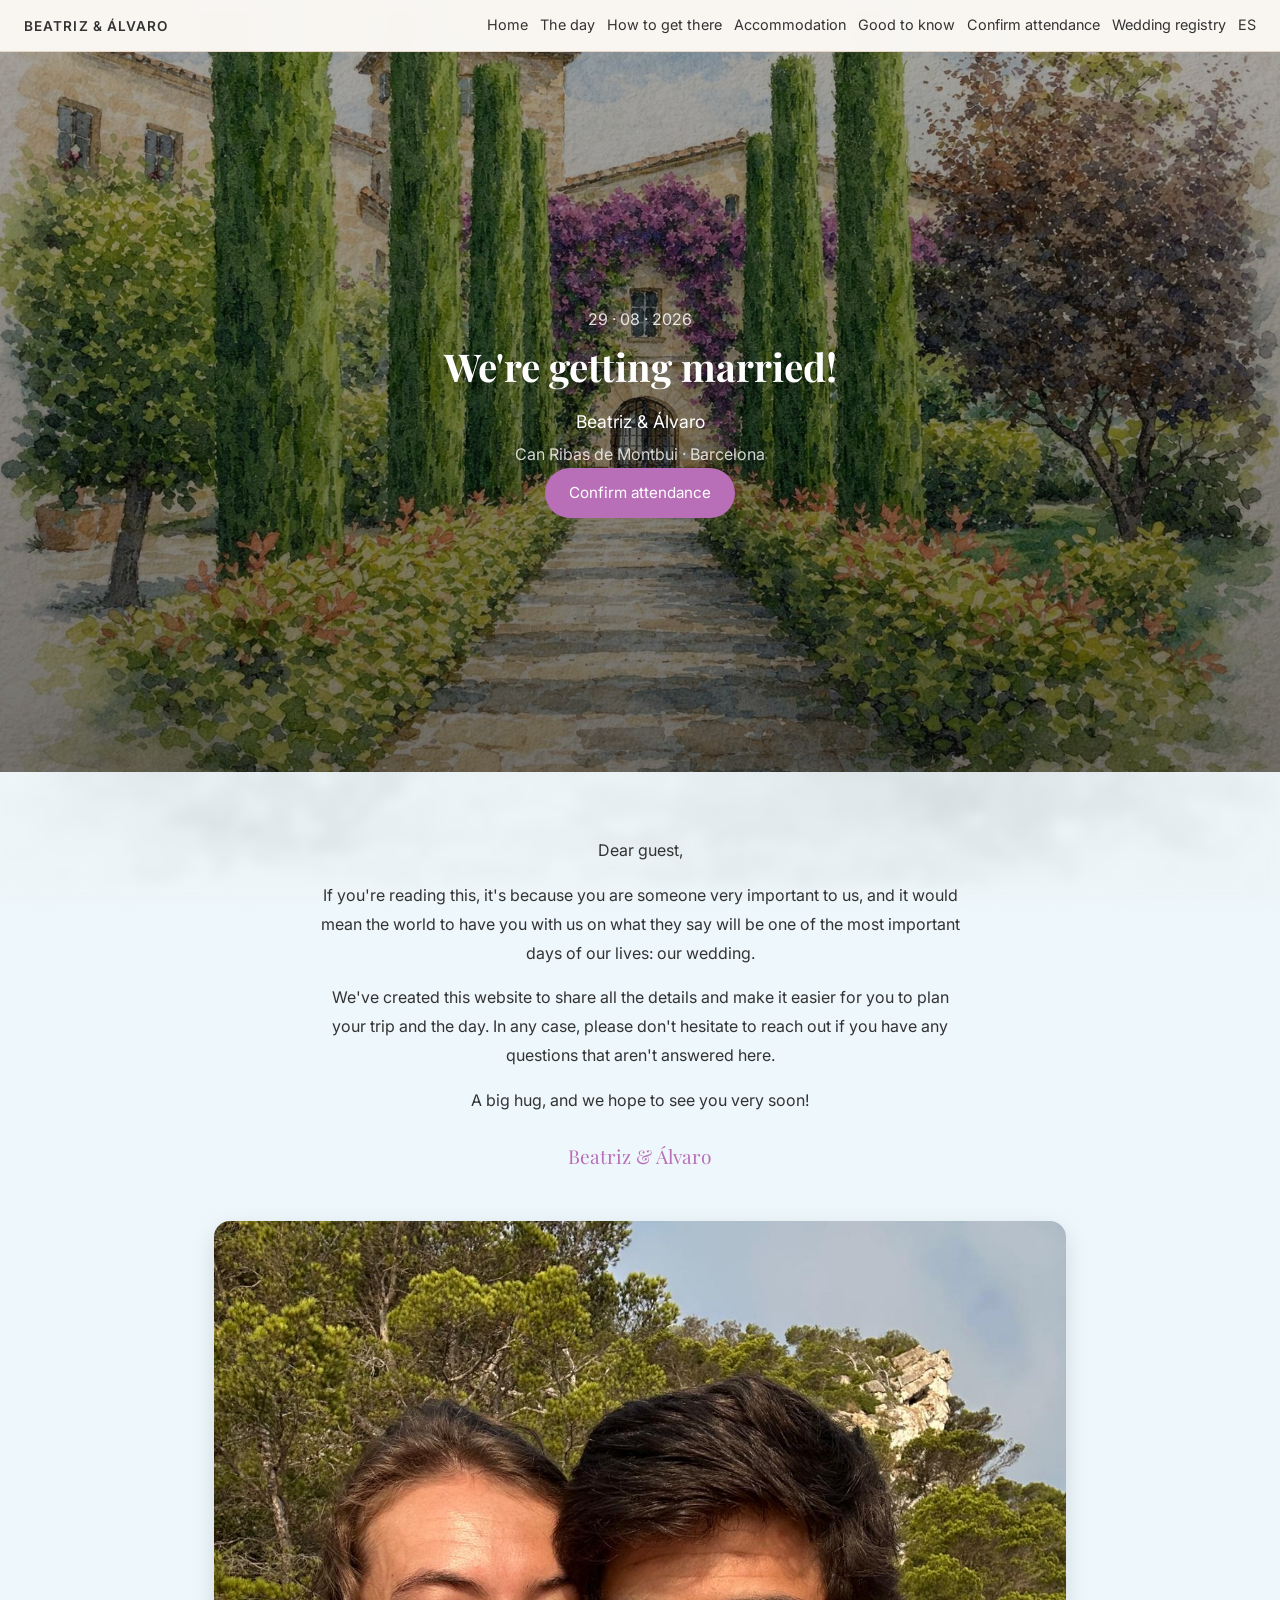
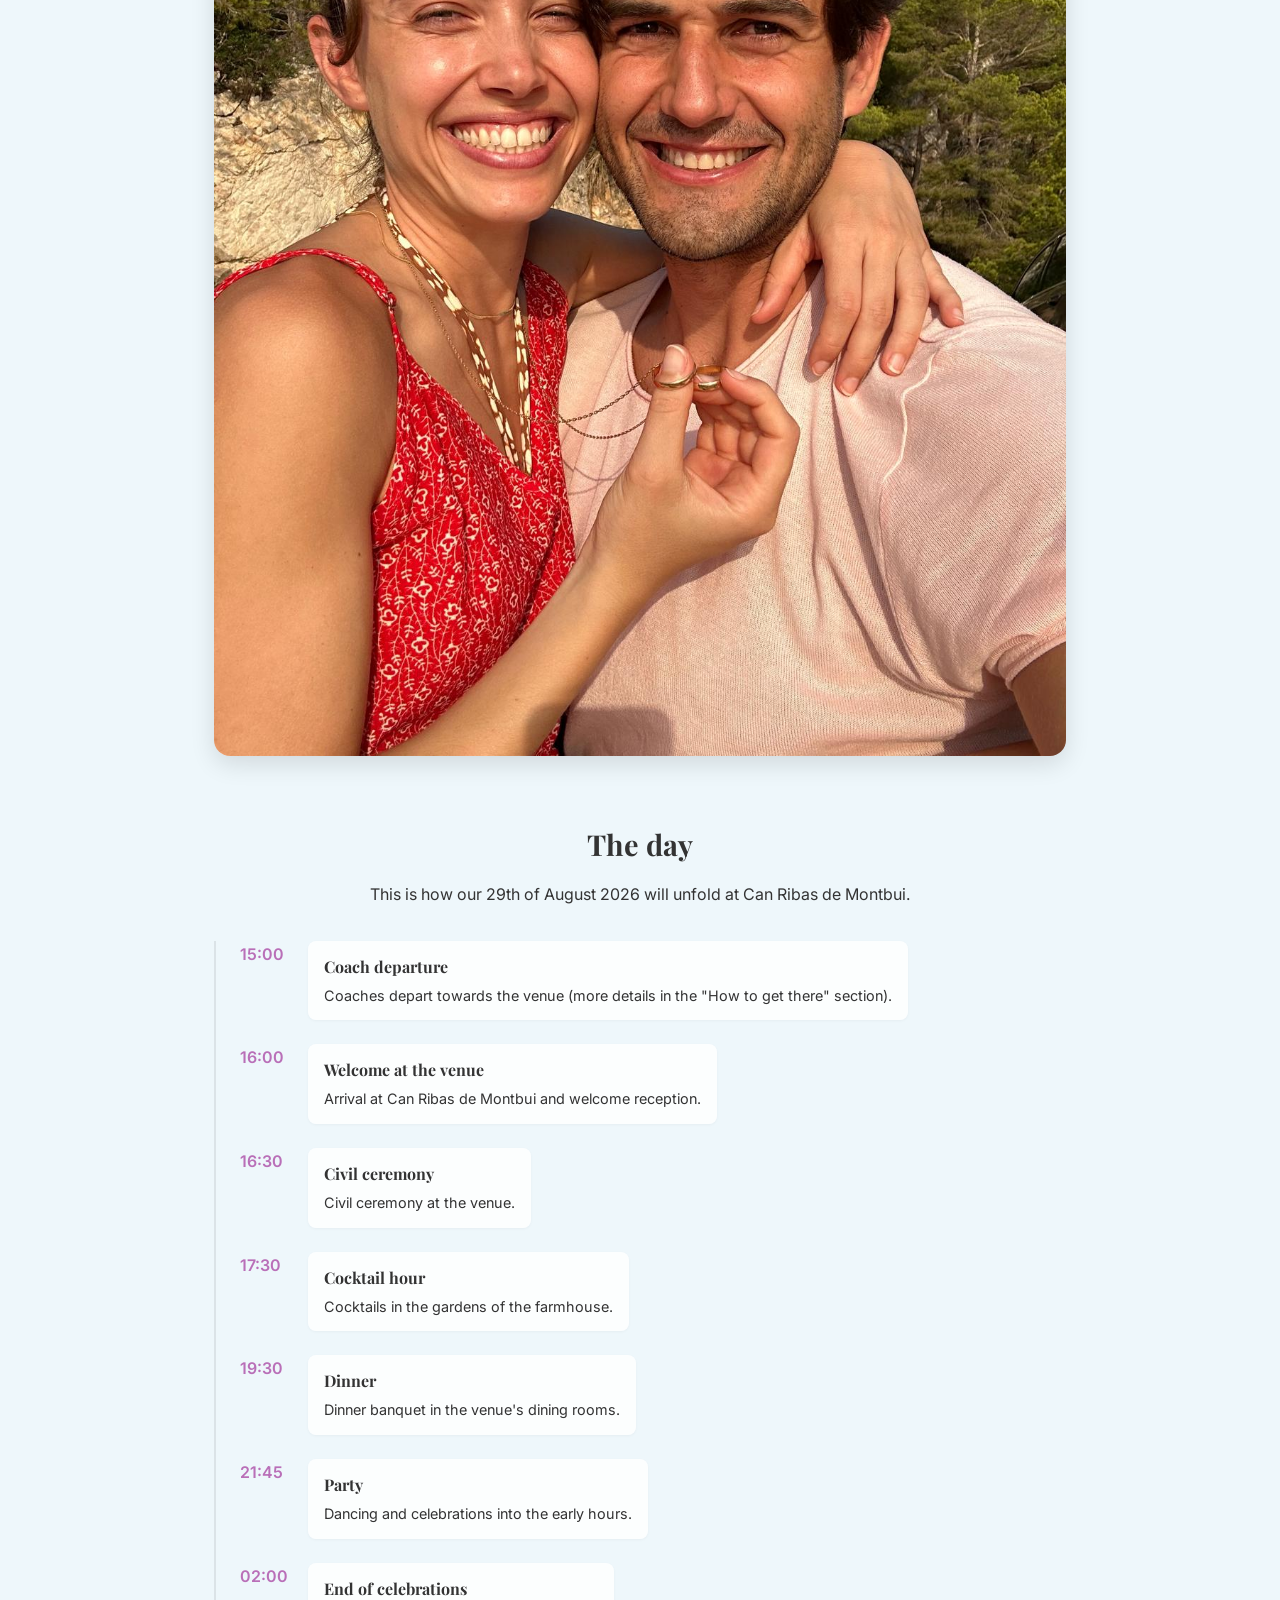
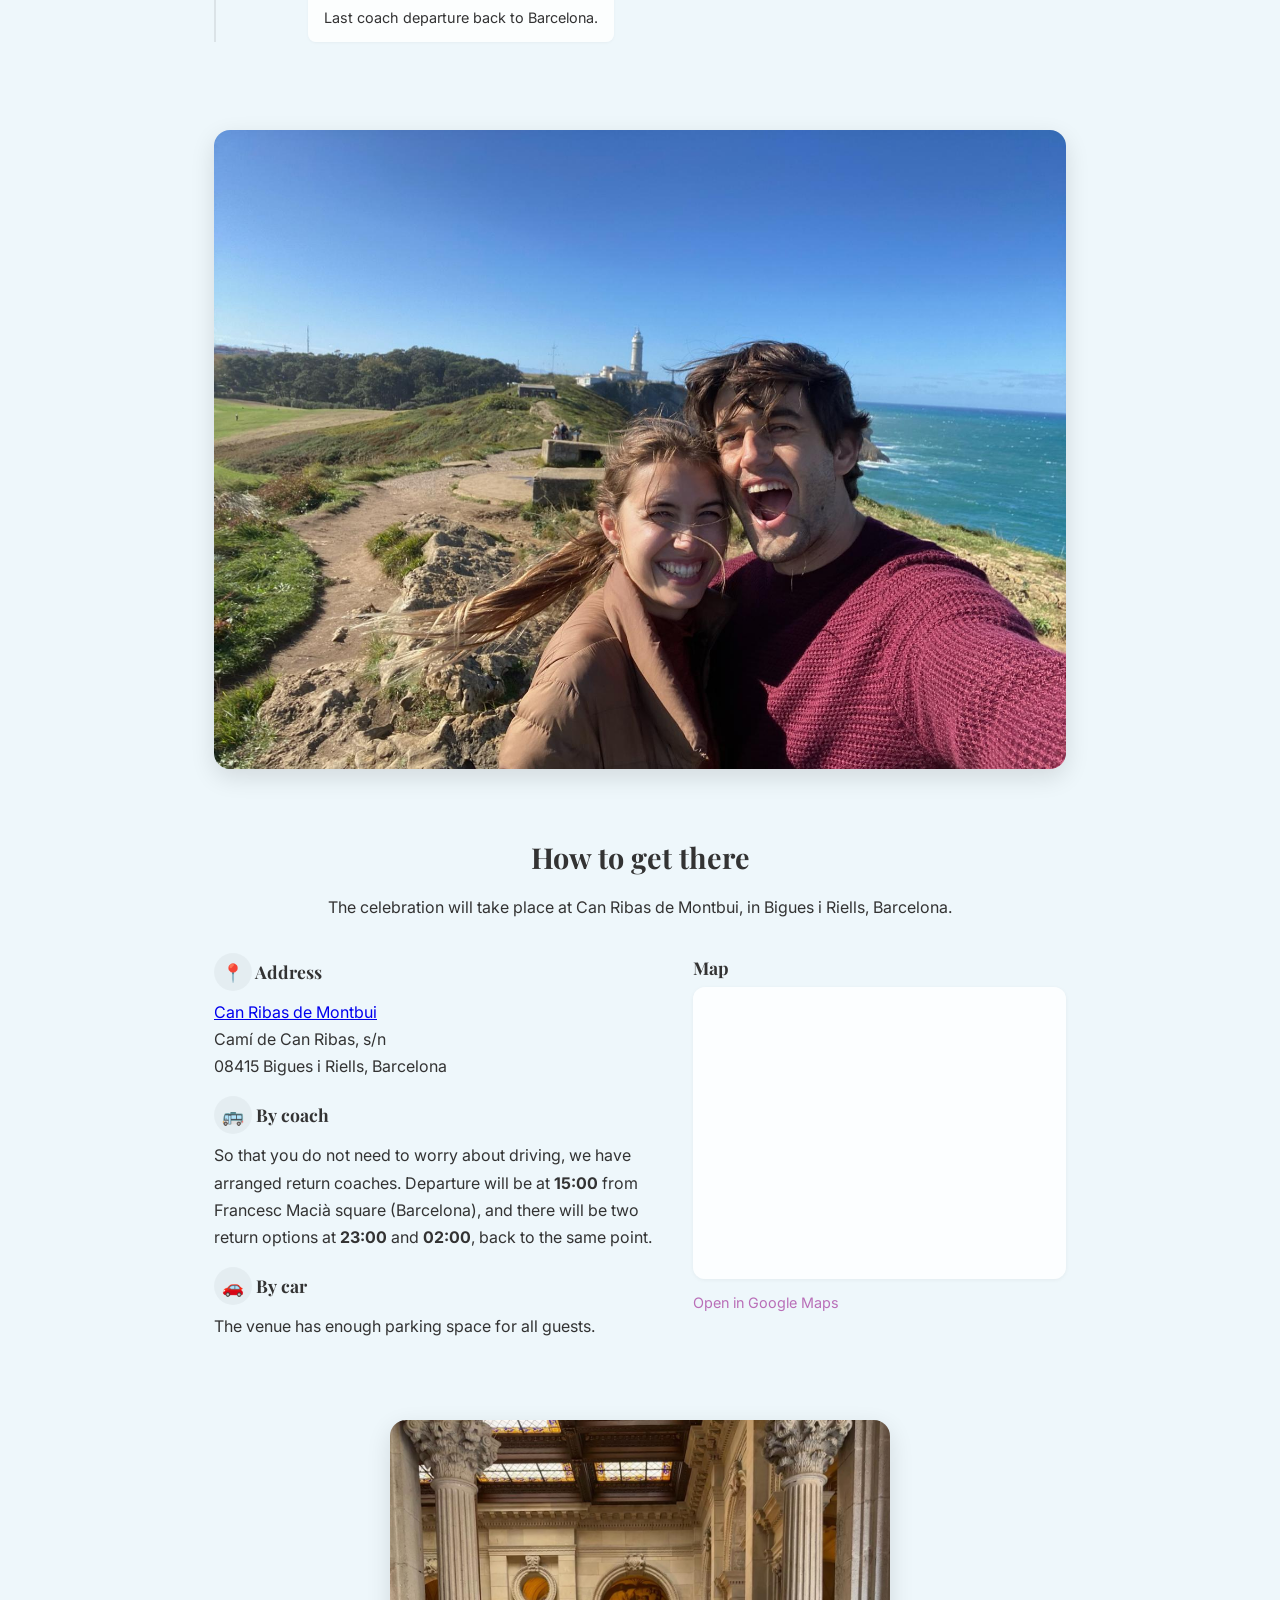
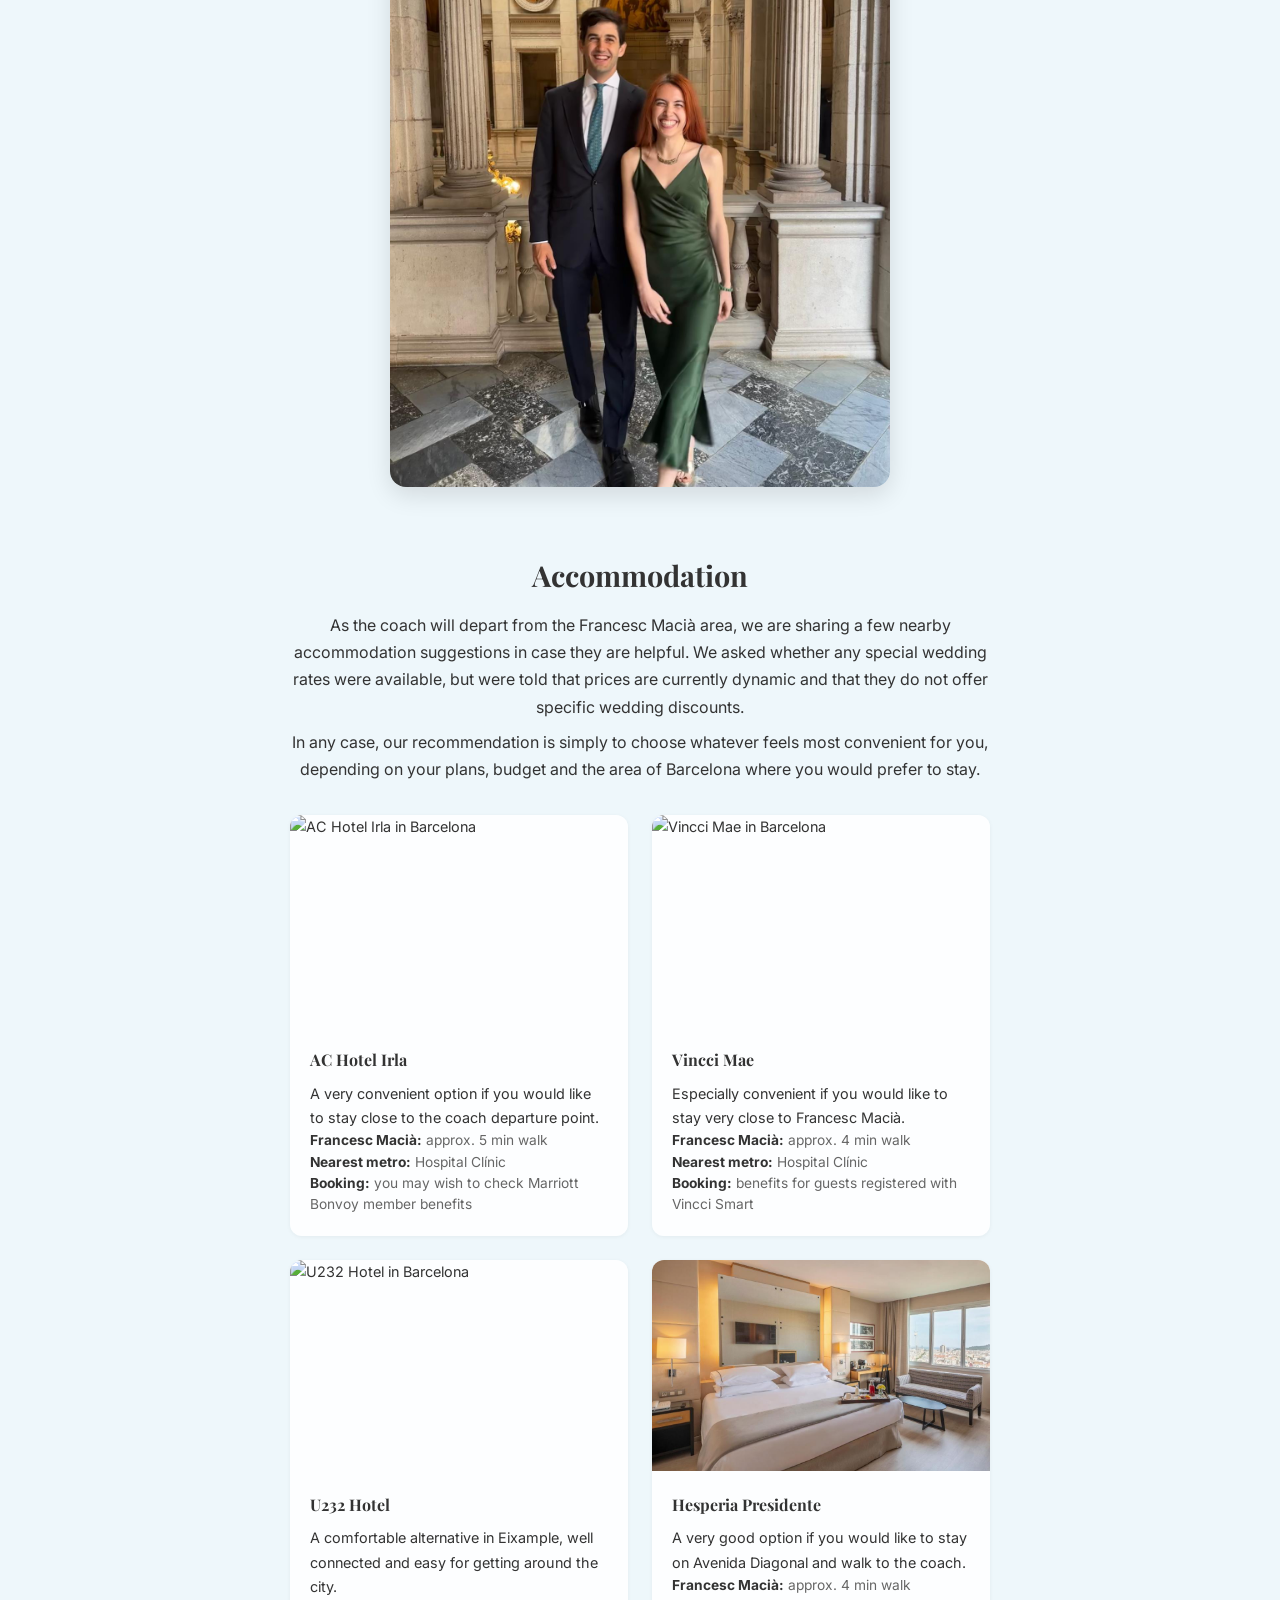
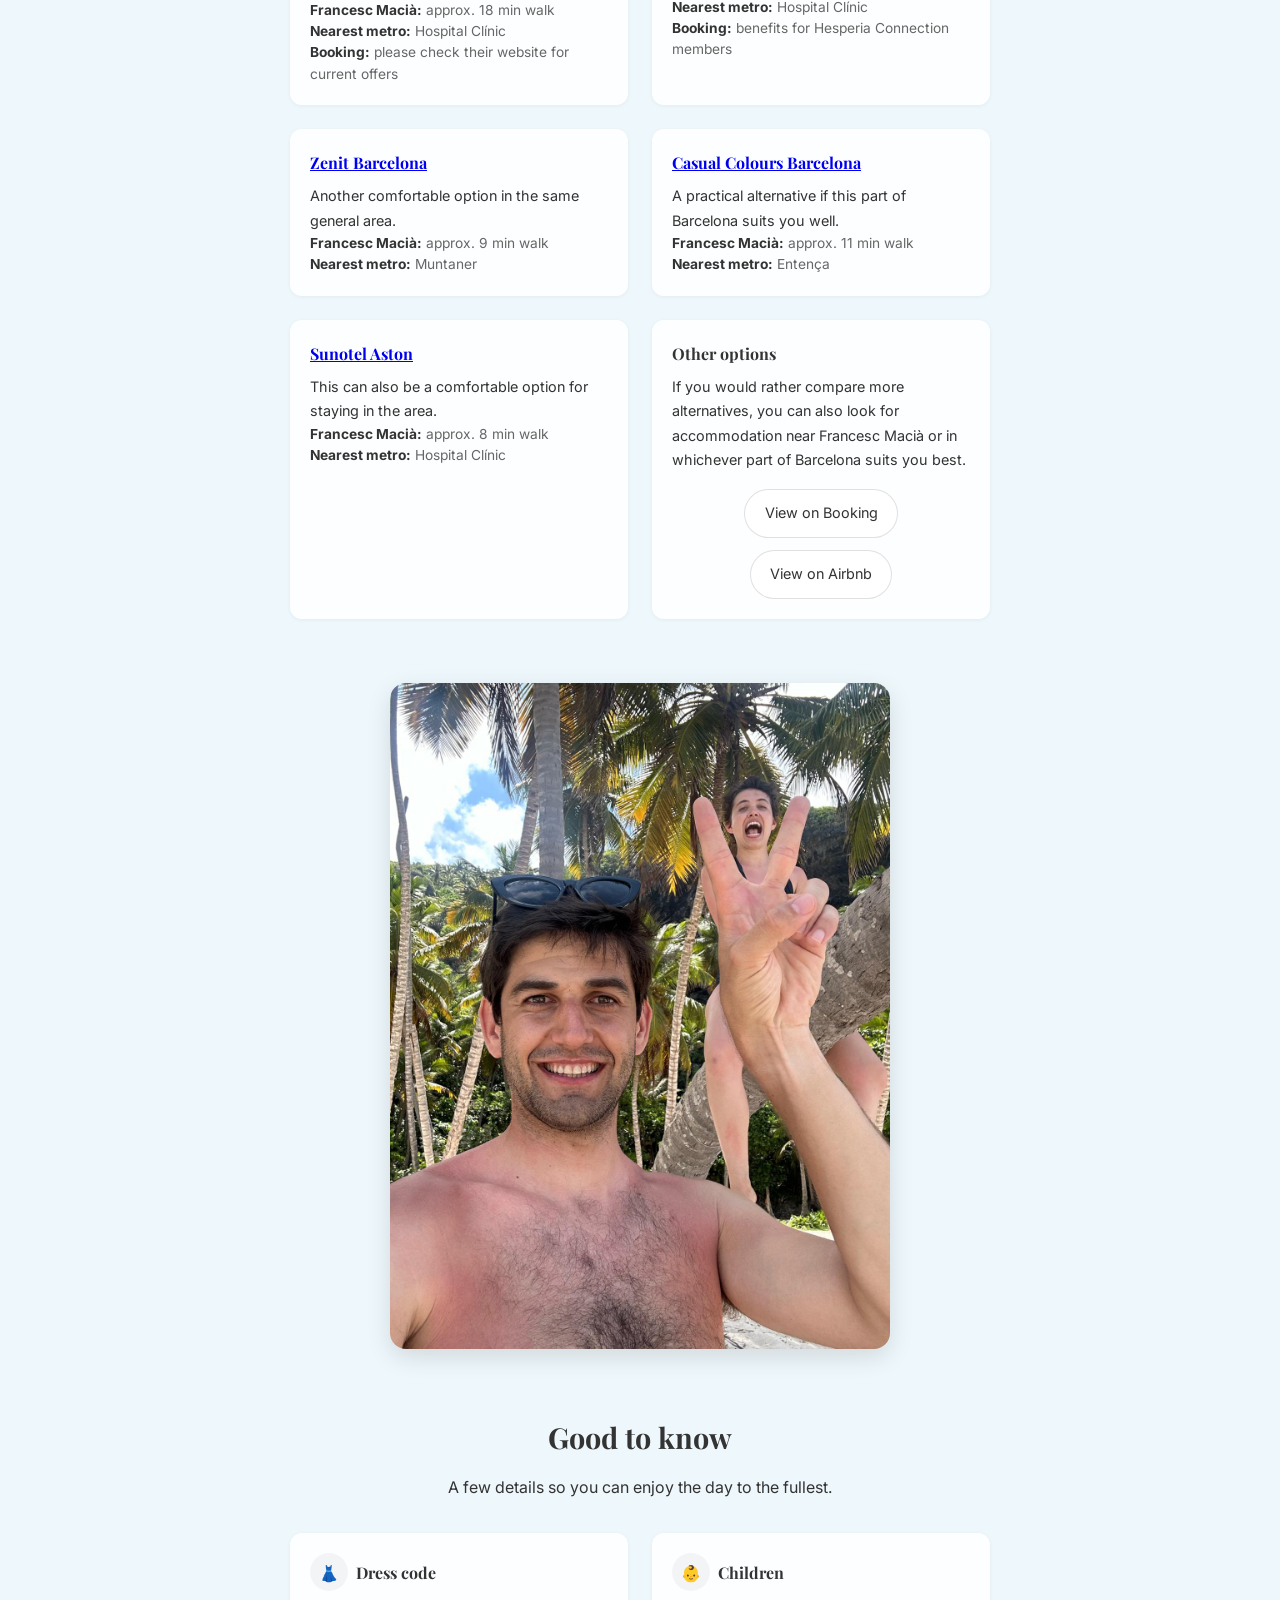
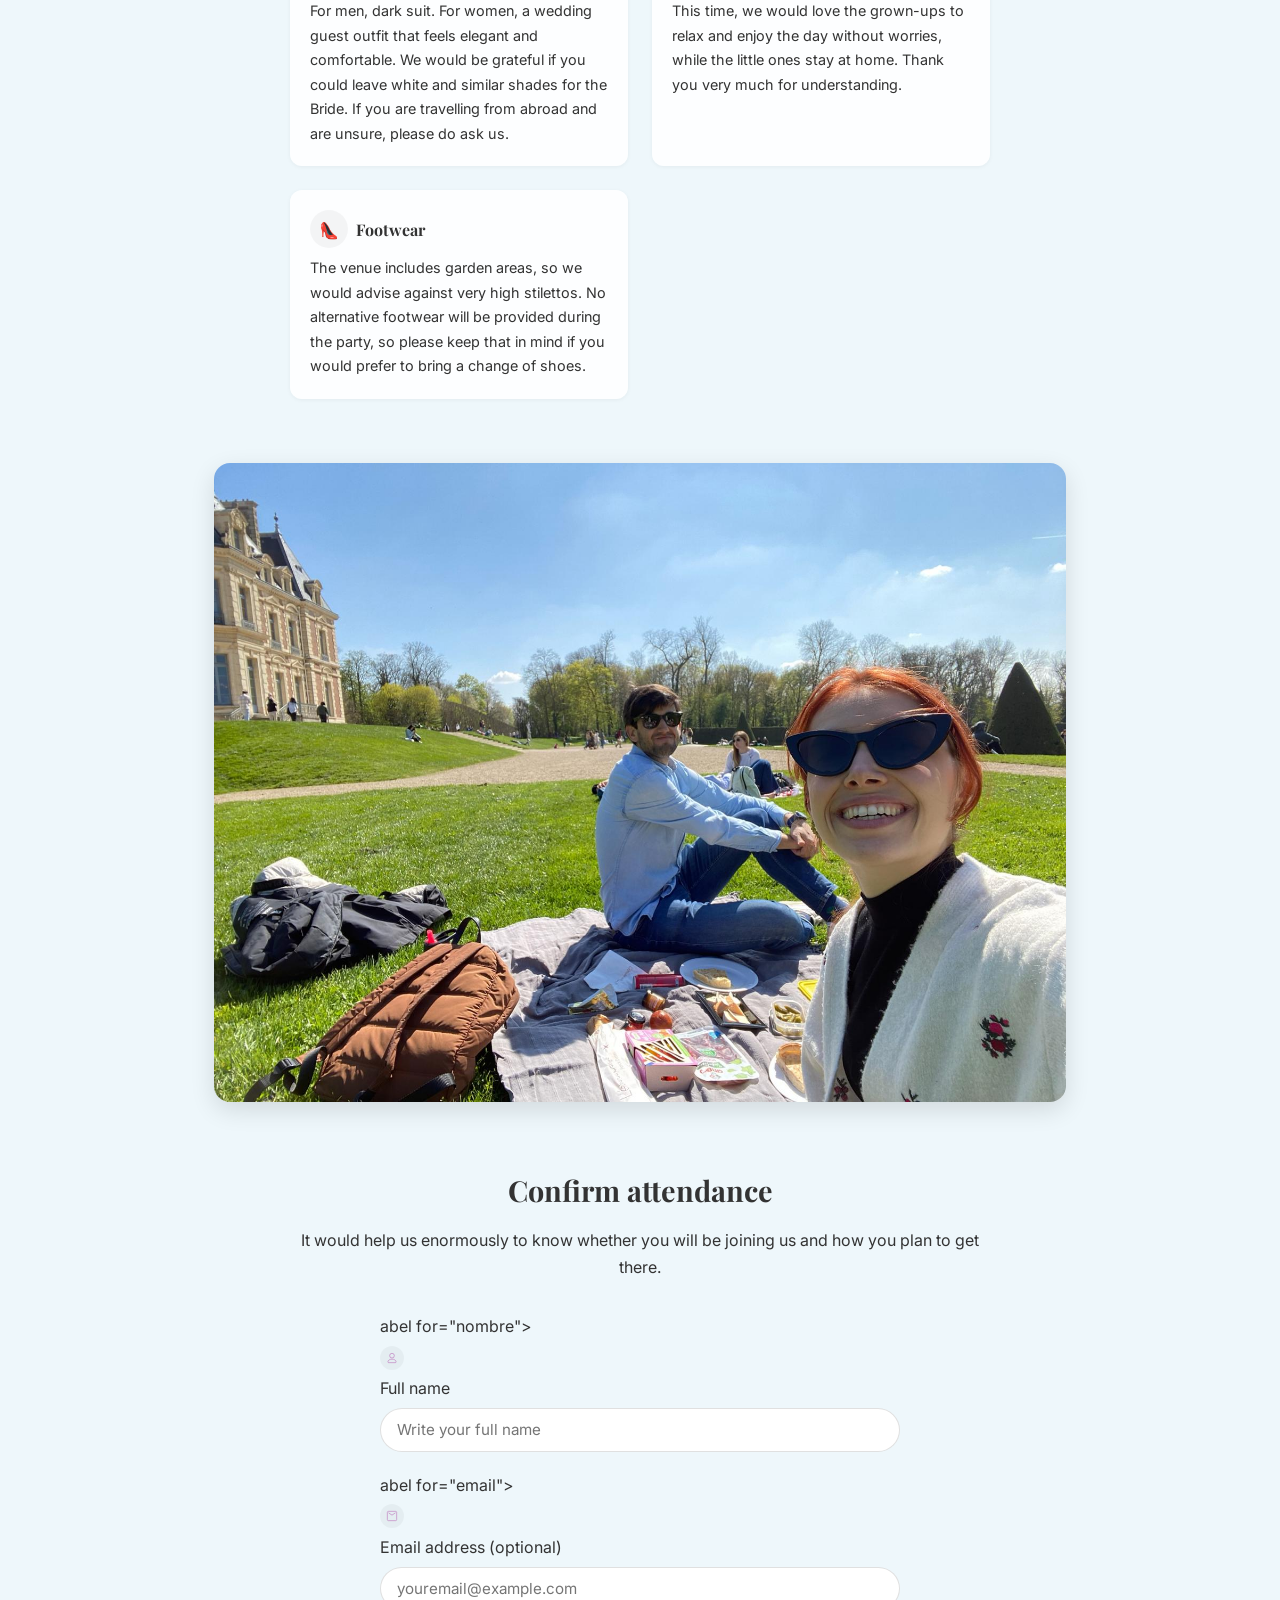
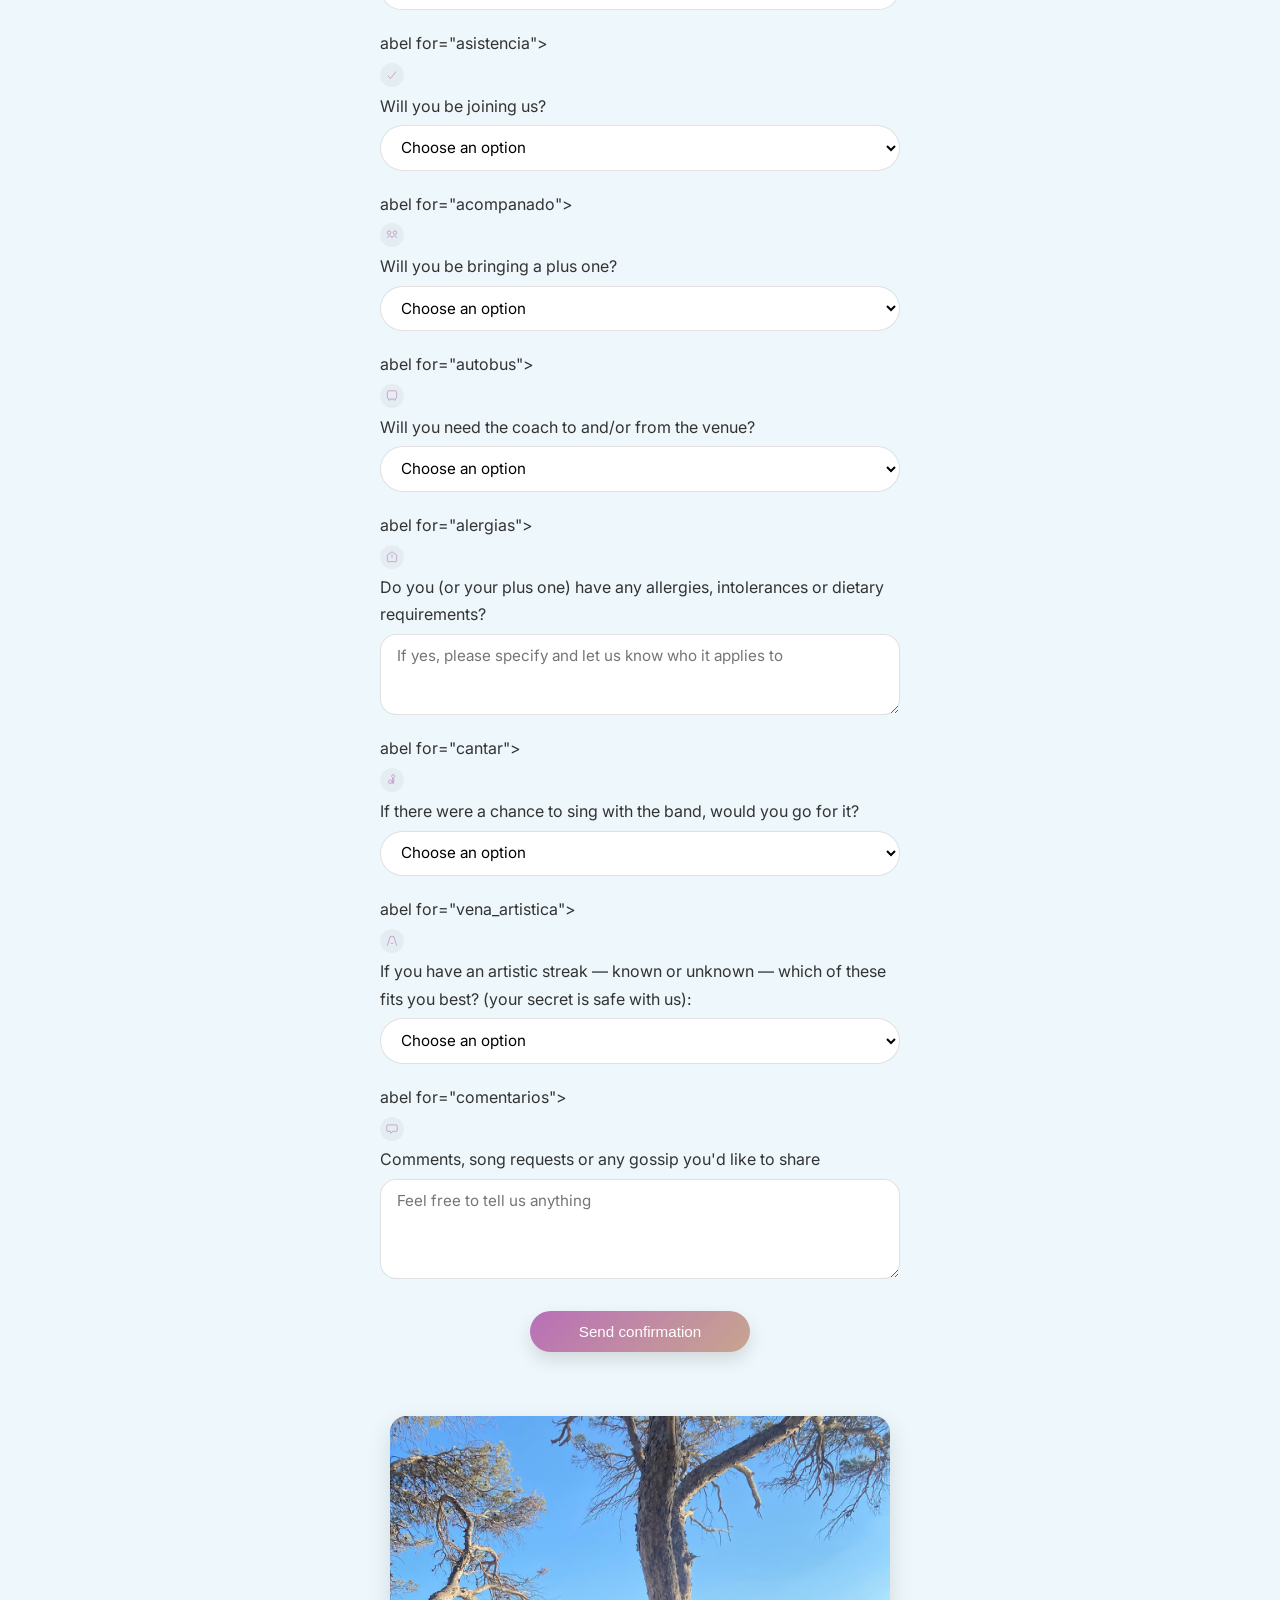
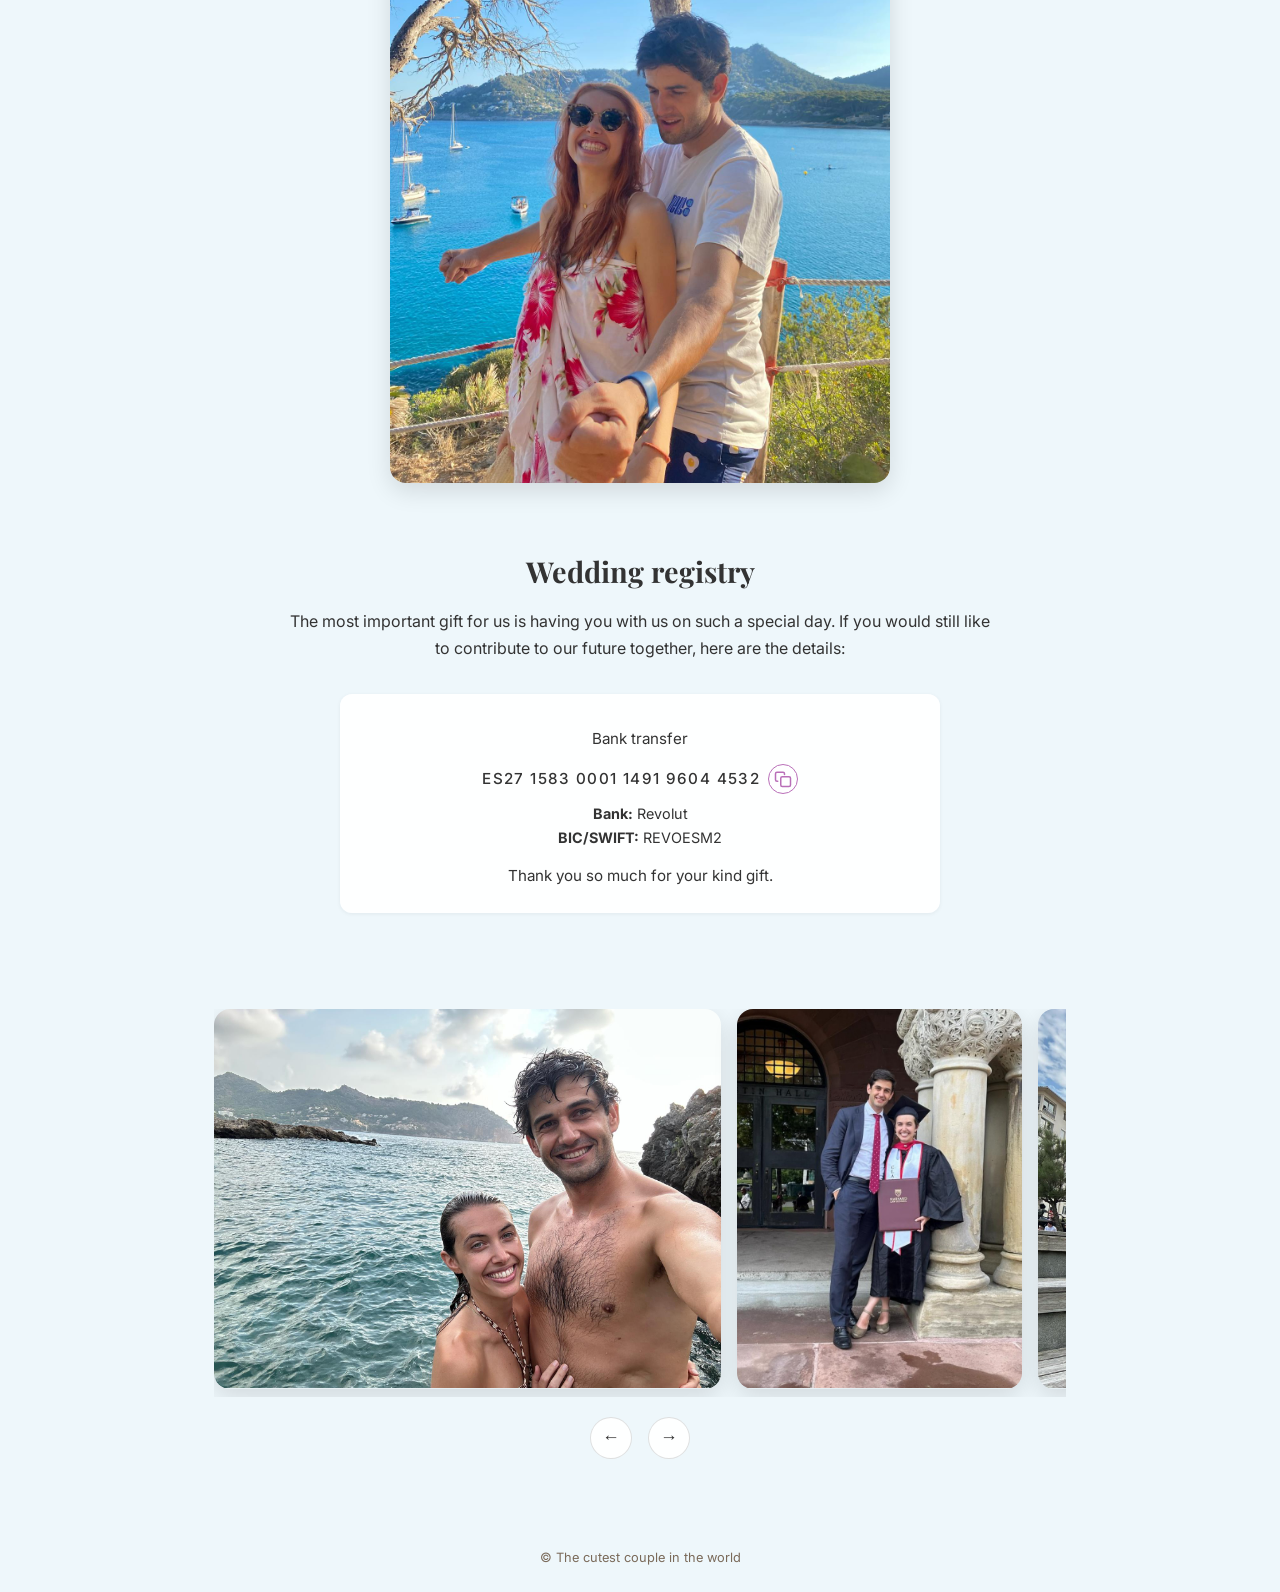
==== commit e7bf385c: "Update index-en.html" ====
--- a/index-en.html
+++ b/index-en.html
@@ -4,10 +4,8 @@
   <meta charset="UTF-8">
   <meta name="viewport" content="width=device-width, initial-scale=1">
   <title>29/08 · Wedding of Beatriz & Álvaro</title>
-  //fonts.googleapis.com">
-  //fonts.gstatic.com" crossorigin>
-  //fonts.googleapis.com/css2?family=Inter:wght@300;400;500;600&family=Playfair+Display:wght@500;600&display=swap" rel="stylesheet">
-  >
+  <link rel="stylesheet"href="styles.css">
+  <link href="https://fonts.googleapis.com/css2?family=Inter:wght@300;400;500;600&family=Playfair+Display:wght@500;600&display=swap" rel="stylesheet">
 </head>
 
 <body>
--- a/styles.css
+++ b/styles.css
@@ -0,0 +1,918 @@
+:root {
+--color-fondo: #eef7fb;
+--color-principal: #b96fb8;
+--color-texto: #333333;
+--color-blanco: #ffffff;
+}
+
+/* Reset básico */
+
+*,
+*::before,
+*::after {
+box-sizing: border-box;
+margin: 0;
+padding: 0;
+}
+
+html {
+scroll-behavior: smooth;
+}
+
+/* Base */
+
+body {
+font-family: "Inter", system-ui, -apple-system, BlinkMacSystemFont, "Segoe UI",
+sans-serif;
+color: var(--color-texto);
+background-color: var(--color-fondo);
+line-height: 1.7;
+position: relative;
+min-height: 100vh;
+z-index: 0;
+font-size: 16px;
+}
+
+body::before {
+content: "";
+position: fixed;
+inset: 0;
+background-image: url("img/finca.jpeg");
+background-size: cover;
+background-position: center;
+filter: grayscale(1) opacity(0.12) blur(6px);
+z-index: -1;
+}
+
+img {
+display: block;
+max-width: 100%;
+height: auto;
+}
+
+.hero h1,
+.section h2,
+.timeline-content h3,
+.info-card h3,
+.location-text h3,
+.location-map h3 {
+font-family: "Playfair Display", serif;
+}
+
+/* Header y navegación */
+
+.site-header {
+position: sticky;
+top: 0;
+z-index: 10;
+display: flex;
+justify-content: space-between;
+align-items: center;
+padding: 0.75rem 1.5rem;
+background-color: rgba(249, 246, 242, 0.96);
+backdrop-filter: blur(6px);
+border-bottom: 1px solid #e4d7c9;
+}
+
+.logo span {
+font-weight: 600;
+letter-spacing: 0.08em;
+text-transform: uppercase;
+font-size: 0.85rem;
+}
+
+.main-nav {
+display: flex;
+align-items: center;
+gap: 0.75rem;
+}
+
+.main-nav a {
+text-decoration: none;
+color: var(--color-texto);
+font-size: 0.9rem;
+}
+
+.main-nav a:hover {
+color: var(--color-principal);
+}
+
+/* Hero */
+
+.hero {
+position: relative;
+min-height: 80vh;
+display: flex;
+align-items: center;
+justify-content: center;
+text-align: center;
+padding: 4rem 1.5rem;
+background-image: url("img/finca.jpeg");
+background-size: cover;
+background-position: center;
+color: var(--color-blanco);
+}
+
+.hero::before {
+content: "";
+position: absolute;
+inset: 0;
+background: linear-gradient(
+to bottom,
+rgba(0, 0, 0, 0.35),
+rgba(0, 0, 0, 0.55)
+);
+}
+
+.hero-content {
+position: relative;
+max-width: 600px;
+}
+
+.hero-date {
+color: rgba(255, 255, 255, 0.85);
+}
+
+.hero h1 {
+font-size: 2.4rem;
+margin-bottom: 0.5rem;
+}
+
+.hero-names {
+font-size: 1.1rem;
+margin-bottom: 0.25rem;
+}
+
+.hero-place {
+color: rgba(255, 255, 255, 0.8);
+}
+
+.hero-button {
+display: inline-block;
+padding: 0.75rem 1.5rem;
+border-radius: 999px;
+background-color: var(--color-principal);
+color: var(--color-blanco);
+text-decoration: none;
+font-size: 0.95rem;
+}
+
+.hero-button:hover {
+filter: brightness(0.95);
+}
+
+/* Secciones genéricas */
+
+.section {
+padding: 4rem 1.5rem;
+max-width: 900px;
+margin: 0 auto;
+}
+
+.section h2 {
+font-size: 1.8rem;
+margin-bottom: 0.75rem;
+text-align: center;
+}
+
+.section p {
+text-align: center;
+max-width: 700px;
+margin: 0.5rem auto;
+}
+
+/* Fotos */
+
+.section-photo {
+padding: 2rem 1.5rem;
+}
+
+.photo-strip {
+width: 100%;
+max-width: 900px;
+margin: 0 auto;
+border-radius: 1rem;
+}
+
+.photo-strip-double {
+display: grid;
+grid-template-columns: repeat(2, minmax(0, 1fr));
+gap: 1rem;
+}
+
+.photo-strip-double img {
+width: 100%;
+height: 420px;
+object-fit: cover;
+border-radius: 1rem;
+box-shadow: 0 8px 24px rgba(0, 0, 0, 0.12);
+}
+
+@media (max-width: 640px) {
+.photo-strip-double {
+grid-template-columns: 1fr;
+}
+
+.photo-strip-double img {
+height: auto;
+}
+}
+
+
+/* Timeline del día */
+
+.timeline {
+margin-top: 2rem;
+border-left: 2px solid rgba(0, 0, 0, 0.08);
+padding-left: 1.5rem;
+}
+
+.timeline-item {
+display: flex;
+align-items: flex-start;
+margin-bottom: 1.5rem;
+gap: 0.75rem;
+}
+
+.time {
+font-weight: 600;
+width: 3.5rem;
+flex-shrink: 0;
+color: var(--color-principal);
+}
+
+.timeline-content {
+background-color: rgba(255, 255, 255, 0.8);
+padding: 0.75rem 1rem;
+border-radius: 0.5rem;
+box-shadow: 0 1px 3px rgba(0, 0, 0, 0.04);
+}
+
+.timeline-content h3 {
+font-size: 1rem;
+margin-bottom: 0.25rem;
+}
+
+.timeline-content p {
+font-size: 0.9rem;
+text-align: left;
+margin: 0;
+}
+
+/* Cómo llegar */
+
+.location-grid {
+display: grid;
+grid-template-columns: 1.2fr 1fr;
+gap: 2rem;
+margin-top: 2rem;
+}
+
+.location-text h3,
+.location-map h3 {
+font-size: 1.1rem;
+margin-bottom: 0.25rem;
+text-align: left;
+}
+
+.location-text p {
+text-align: left;
+margin-bottom: 1rem;
+}
+
+.map-frame {
+background-color: rgba(255, 255, 255, 0.8);
+border-radius: 0.75rem;
+padding: 1rem;
+min-height: 180px;
+display: flex;
+align-items: center;
+justify-content: center;
+text-align: center;
+font-size: 0.9rem;
+color: #666666;
+}
+
+.map-link {
+display: inline-block;
+margin-top: 0.75rem;
+font-size: 0.9rem;
+color: var(--color-principal);
+text-decoration: none;
+}
+
+.map-link:hover {
+text-decoration: underline;
+}
+
+/* Info práctica / tarjetas */
+
+.info-cards {
+margin-top: 2rem;
+display: grid;
+grid-template-columns: repeat(2, minmax(0, 1fr));
+gap: 1.5rem;
+max-width: 700px;
+margin-left: auto;
+margin-right: auto;
+}
+
+.info-card {
+background-color: rgba(255, 255, 255, 0.85);
+border-radius: 0.75rem;
+padding: 1.25rem;
+box-shadow: 0 1px 4px rgba(0, 0, 0, 0.05);
+font-size: 0.9rem;
+}
+
+.info-card h3 {
+font-size: 1rem;
+margin-bottom: 0.5rem;
+}
+
+.info-card p {
+text-align: left;
+margin: 0;
+}
+
+.info-item {
+display: flex;
+align-items: flex-start;
+gap: 0.75rem;
+}
+
+.info-icon {
+flex: 0 0 auto;
+width: 38px;
+height: 38px;
+border-radius: 999px;
+background-color: rgba(0, 0, 0, 0.04);
+display: inline-flex;
+align-items: center;
+justify-content: center;
+color: var(--color-principal);
+}
+
+.info-icon svg {
+width: 22px;
+height: 22px;
+display: block;
+stroke: currentColor;
+fill: none;
+stroke-width: 1.6;
+}
+
+.info-icon-coach svg,
+.info-icon-shoes svg {
+stroke-linejoin: round;
+stroke-linecap: round;
+}
+
+/* Iconos genéricos */
+
+.icon {
+width: 24px;
+height: 24px;
+color: var(--color-principal);
+flex-shrink: 0;
+}
+
+.icon-inline {
+width: 20px;
+height: 20px;
+vertical-align: middle;
+margin-right: 0.35rem;
+}
+
+/* Tarjetas de hoteles */
+
+.hotel-card {
+overflow: hidden;
+padding: 0;
+}
+
+.hotel-card img {
+width: 100%;
+aspect-ratio: 16 / 10;
+object-fit: cover;
+}
+
+.hotel-card-body {
+padding: 1.25rem;
+}
+
+.hotel-card h3 a,
+.stay-links-card h3 a {
+color: inherit;
+text-decoration: none;
+}
+
+.hotel-card h3 a:hover,
+.stay-links-card h3 a:hover {
+color: var(--color-principal);
+}
+
+.stay-links {
+display: flex;
+flex-wrap: wrap;
+gap: 0.75rem;
+justify-content: center;
+margin-top: 0.75rem;
+}
+
+.stay-link-button {
+display: inline-flex;
+align-items: center;
+justify-content: center;
+padding: 0.7rem 1.2rem;
+border-radius: 999px;
+border: 1px solid rgba(0, 0, 0, 0.12);
+text-decoration: none;
+color: var(--color-texto);
+background-color: rgba(255, 255, 255, 0.9);
+}
+
+.stay-link-button:hover {
+border-color: var(--color-principal);
+color: var(--color-principal);
+}
+
+/* Lista de regalos e IBAN */
+
+.gift-box {
+margin: 2rem auto 0;
+max-width: 600px;
+background-color: rgba(255, 255, 255, 0.9);
+border-radius: 0.75rem;
+padding: 1.5rem 1.75rem;
+box-shadow: 0 1px 4px rgba(0, 0, 0, 0.06);
+font-size: 0.95rem;
+}
+
+.gift-box p {
+text-align: center;
+margin-bottom: 0.75rem;
+}
+
+.gift-box p:last-child {
+margin-bottom: 0;
+}
+
+.iban-row {
+display: flex;
+align-items: center;
+justify-content: center;
+gap: 0.5rem;
+margin-top: 0.5rem;
+font-weight: 500;
+}
+
+#iban-text {
+letter-spacing: 0.09em;
+}
+
+.copy-button {
+display: inline-flex;
+align-items: center;
+justify-content: center;
+padding: 0.3rem;
+border-radius: 999px;
+border: 1px solid var(--color-principal);
+background-color: transparent;
+color: var(--color-principal);
+cursor: pointer;
+}
+
+.copy-button:hover {
+background-color: var(--color-principal);
+color: var(--color-blanco);
+}
+
+.icon-copy {
+width: 18px;
+height: 18px;
+}
+
+.gift-detail {
+ text-align: center;
+ margin-top: 0.75rem;
+ font-size: 0.9rem;
+ line-height: 1.7;
+ width: 100%;
+}
+
+/* Formulario RSVP */
+
+.rsvp-form {
+max-width: 520px;
+margin: 2rem auto 0;
+display: flex;
+flex-direction: column;
+gap: 1.25rem;
+}
+
+.form-field {
+display: flex;
+flex-direction: column;
+gap: 0.35rem;
+}
+
+.form-field label {
+font-size: 0.95rem;
+font-weight: 500;
+display: flex;
+align-items: center;
+gap: 0.5rem;
+}
+
+.form-icon {
+width: 24px;
+height: 24px;
+border-radius: 999px;
+background-color: rgba(0, 0, 0, 0.04);
+display: inline-flex;
+align-items: center;
+justify-content: center;
+color: var(--color-principal);
+}
+
+.form-icon svg {
+width: 14px;
+height: 14px;
+display: block;
+stroke: currentColor;
+fill: none;
+}
+
+.rsvp-form input,
+.rsvp-form select,
+.rsvp-form textarea {
+border-radius: 999px;
+border: 1px solid rgba(0, 0, 0, 0.12);
+padding: 0.7rem 1rem;
+font-size: 0.95rem;
+font-family: inherit;
+background-color: #fff;
+}
+
+.rsvp-form textarea {
+border-radius: 1rem;
+resize: vertical;
+}
+
+.rsvp-form input:focus,
+.rsvp-form select:focus,
+.rsvp-form textarea:focus {
+outline: none;
+border-color: var(--color-principal);
+box-shadow: 0 0 0 2px rgba(0, 0, 0, 0.03);
+}
+
+/* Botones */
+
+.btn {
+display: inline-flex;
+align-items: center;
+justify-content: center;
+padding: 0.75rem 2.5rem;
+border-radius: 999px;
+border: none;
+font-size: 0.95rem;
+font-weight: 500;
+cursor: pointer;
+transition:
+transform 0.15s ease-out,
+box-shadow 0.15s ease-out,
+background 0.2s ease-out;
+}
+
+.btn-primary {
+color: #ffffff;
+background: linear-gradient(135deg, var(--color-principal), #c8a58f);
+box-shadow: 0 8px 18px rgba(0, 0, 0, 0.12);
+}
+
+.btn-primary:hover {
+transform: translateY(-1px);
+box-shadow: 0 10px 22px rgba(0, 0, 0, 0.16);
+background: linear-gradient(135deg, #c8a58f, var(--color-principal));
+}
+
+.btn-primary:active {
+transform: translateY(0);
+box-shadow: 0 4px 10px rgba(0, 0, 0, 0.18);
+}
+
+.rsvp-form .btn.btn-primary {
+align-self: center;
+margin-top: 0.75rem;
+min-width: 220px;
+}
+
+/* Footer */
+
+.site-footer {
+text-align: center;
+padding: 1.5rem;
+font-size: 0.8rem;
+color: #7a6a5a;
+}
+
+/* Responsive */
+
+@media (max-width: 900px) {
+.info-cards {
+grid-template-columns: repeat(2, minmax(0, 1fr));
+}
+}
+
+@media (max-width: 768px) {
+.site-header {
+flex-direction: column;
+align-items: flex-start;
+gap: 0.5rem;
+padding: 0.75rem 1rem;
+}
+
+.main-nav {
+width: 100%;
+flex-wrap: wrap;
+justify-content: center;
+}
+
+.hero {
+padding: 4rem 1.5rem 3rem;
+}
+
+.hero-button {
+width: 100%;
+max-width: 260px;
+margin-inline: auto;
+}
+
+.section {
+padding: 3rem 1.5rem;
+}
+
+.location-grid {
+grid-template-columns: 1fr;
+}
+
+.location-text h3,
+.location-map h3,
+.location-text p {
+text-align: center;
+}
+
+.timeline-item {
+flex-direction: column;
+align-items: flex-start;
+}
+
+.time {
+width: auto;
+}
+
+.info-cards {
+grid-template-columns: 1fr;
+}
+
+.rsvp-form {
+max-width: 100%;
+}
+}
+
+@media (max-width: 640px) {
+.logo span {
+font-size: 0.75rem;
+}
+
+.main-nav a {
+font-size: 0.8rem;
+}
+
+.section h2 {
+font-size: 1.5rem;
+}
+}
+.map-frame {
+background-color: rgba(255, 255, 255, 0.82);
+border-radius: 0.75rem;
+overflow: hidden;
+min-height: 260px;
+box-shadow: 0 1px 4px rgba(0, 0, 0, 0.05);
+}
+
+.map-frame iframe {
+display: block;
+width: 100%;
+height: 260px;
+border: 0;
+}
+
+.info-card h3 {
+display: flex;
+align-items: center;
+gap: 0.5rem;
+}
+
+.hotel-meta {
+margin-top: 0.55rem;
+font-size: 0.86rem;
+color: #666;
+text-align: left;
+}
+
+.hotel-meta strong {
+color: var(--color-texto);
+}
+.hotel-card {
+overflow: hidden;
+padding: 0;
+}
+
+.hotel-card img {
+width: 100%;
+aspect-ratio: 16 / 10;
+object-fit: cover;
+}
+
+.hotel-card-body {
+padding: 1.25rem;
+}
+
+.hotel-card h3 a,
+.stay-links-card h3 a {
+color: inherit;
+text-decoration: none;
+}
+
+.hotel-card h3 a:hover,
+.stay-links-card h3 a:hover {
+color: var(--color-principal);
+}
+
+.hotel-meta {
+margin-top: 0.6rem;
+font-size: 0.86rem;
+line-height: 1.55;
+color: #666666;
+text-align: left;
+}
+
+.hotel-meta strong {
+color: var(--color-texto);
+}
+
+.stay-links {
+display: flex;
+flex-wrap: wrap;
+gap: 0.75rem;
+justify-content: center;
+margin-top: 1rem;
+}
+
+.stay-link-button {
+display: inline-flex;
+align-items: center;
+justify-content: center;
+padding: 0.7rem 1.2rem;
+border-radius: 999px;
+border: 1px solid rgba(0, 0, 0, 0.12);
+text-decoration: none;
+color: var(--color-texto);
+background-color: rgba(255, 255, 255, 0.9);
+}
+
+.stay-link-button:hover {
+border-color: var(--color-principal);
+color: var(--color-principal);
+}
+
+/* =========================================
+   FOTO SEPARADORA
+   ========================================= */
+
+.photo-divider {
+  width: 100%;
+  max-width: 900px;
+  margin: 0 auto;
+  padding: 0 1.5rem;
+}
+
+.photo-divider img {
+  width: 100%;
+  height: auto;
+  object-fit: contain;
+  border-radius: 1rem;
+  box-shadow: 0 8px 24px rgba(0, 0, 0, 0.12);
+  display: block;
+}
+
+.photo-divider.vertical img {
+  max-width: 500px;
+  margin: 0 auto;
+}
+
+@media (max-width: 640px) {
+  .photo-divider img,
+  .photo-divider.vertical img {
+    max-height: 320px;
+  }
+}
+
+/* =========================================
+   TEXTO INTRODUCTORIO
+   ========================================= */
+
+.intro-text {
+  max-width: 700px;
+  margin: 0 auto;
+  padding: 4rem 1.5rem 2rem;
+  text-align: center;
+}
+
+.intro-text p {
+  margin-bottom: 1rem;
+  font-size: 1rem;
+  line-height: 1.8;
+  color: var(--color-texto);
+}
+
+.intro-text .intro-firma {
+  font-family: "Playfair Display", serif;
+  font-size: 1.2rem;
+  margin-top: 1.5rem;
+  color: var(--color-principal);
+}
+
+/* =========================================
+   CARRUSEL
+   ========================================= */
+
+.carousel {
+  width: 100%;
+  max-width: 900px;
+  margin: 0 auto;
+  padding: 2rem 1.5rem 4rem;
+}
+
+.carousel-track {
+  display: flex;
+  gap: 1rem;
+  overflow-x: auto;
+  scroll-snap-type: x mandatory;
+  -webkit-overflow-scrolling: touch;
+  scrollbar-width: none;
+  padding-bottom: 0.5rem;
+  align-items: center;
+}
+
+.carousel-track::-webkit-scrollbar {
+  display: none;
+}
+
+.carousel-track img {
+  flex: 0 0 auto;
+  width: auto;
+  max-width: 600px;
+  height: 380px;
+  object-fit: contain;
+  border-radius: 1rem;
+  scroll-snap-align: center;
+  box-shadow: 0 8px 24px rgba(0, 0, 0, 0.12);
+  background-color: rgba(0, 0, 0, 0.03);
+}
+
+.carousel-buttons {
+  display: flex;
+  justify-content: center;
+  gap: 1rem;
+  margin-top: 1.25rem;
+}
+
+.carousel-btn {
+  display: inline-flex;
+  align-items: center;
+  justify-content: center;
+  width: 42px;
+  height: 42px;
+  border-radius: 999px;
+  border: 1px solid rgba(0, 0, 0, 0.12);
+  background-color: rgba(255, 255, 255, 0.9);
+  color: var(--color-texto);
+  cursor: pointer;
+  font-size: 1.1rem;
+  transition: border-color 0.15s, color 0.15s;
+}
+
+.carousel-btn:hover {
+  border-color: var(--color-principal);
+  color: var(--color-principal);
+}
+
+@media (max-width: 640px) {
+  .carousel-track img {
+    height: 240px;
+  }
+}
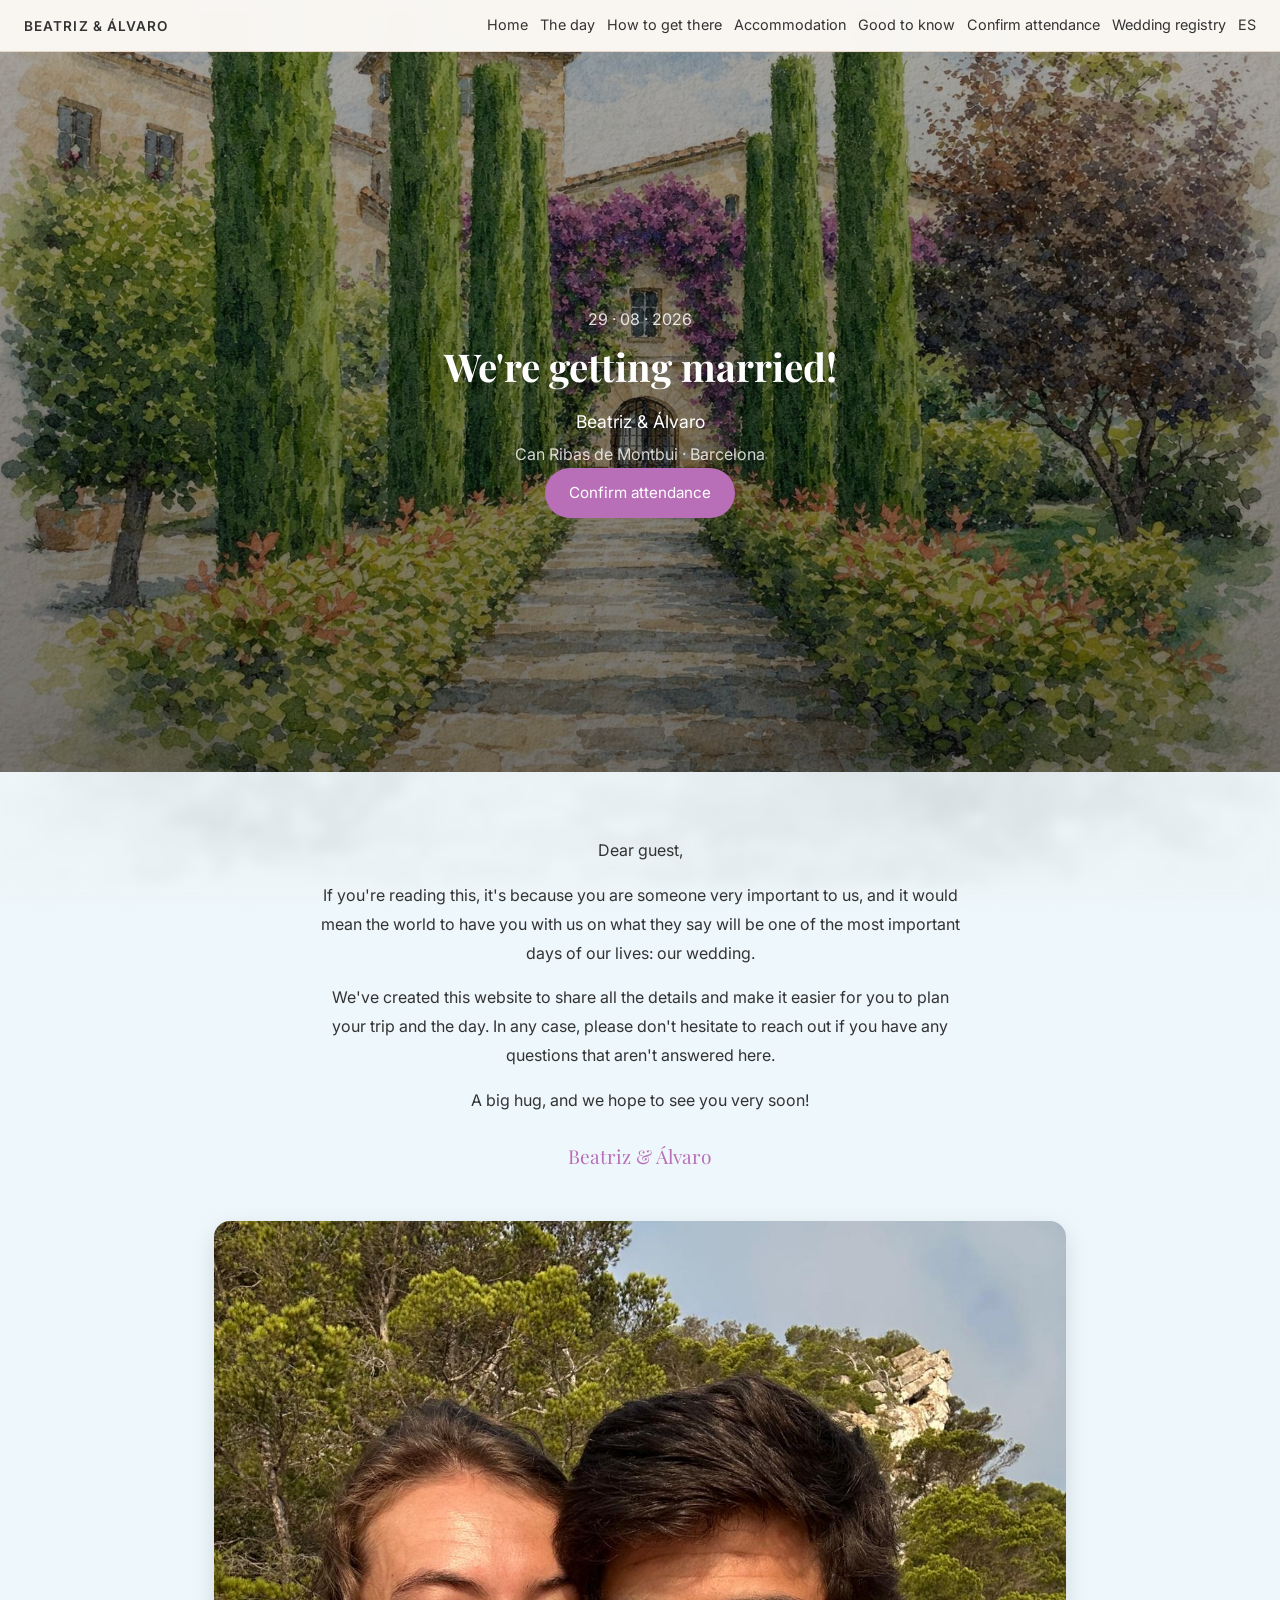
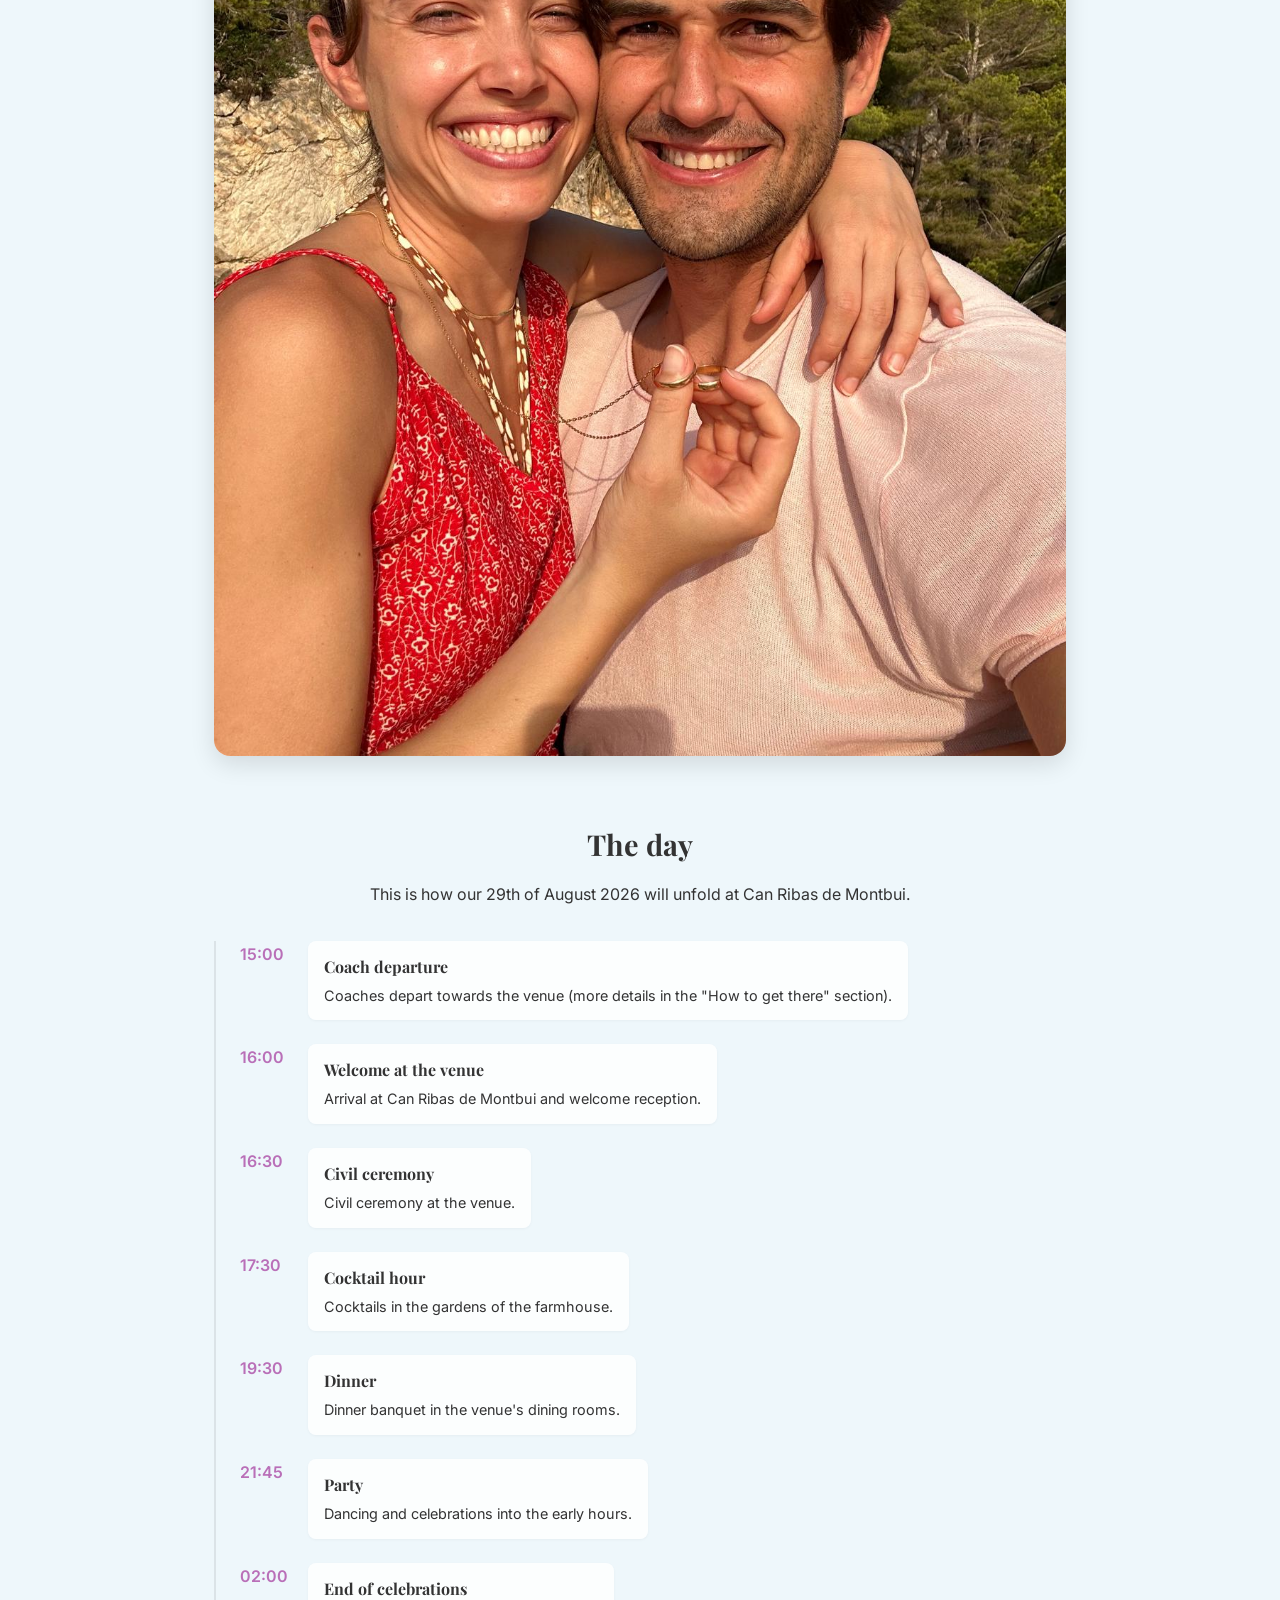
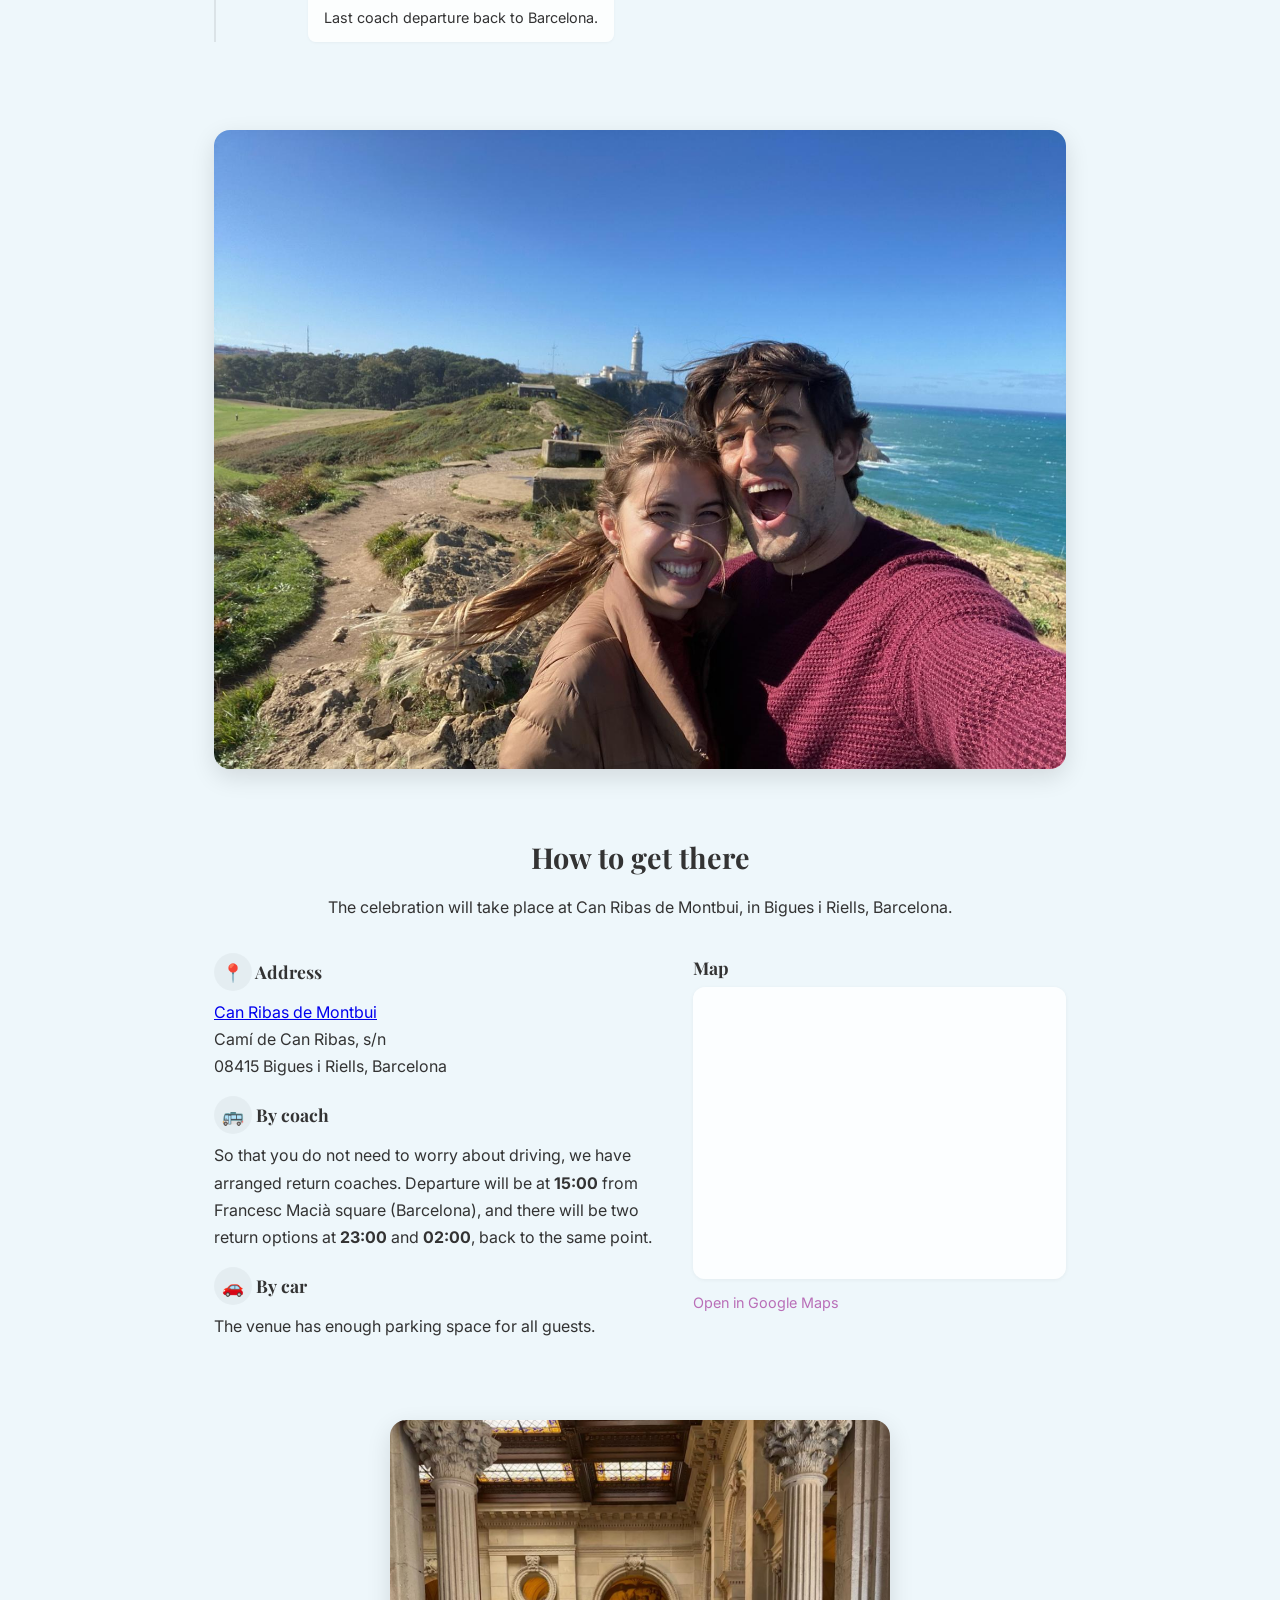
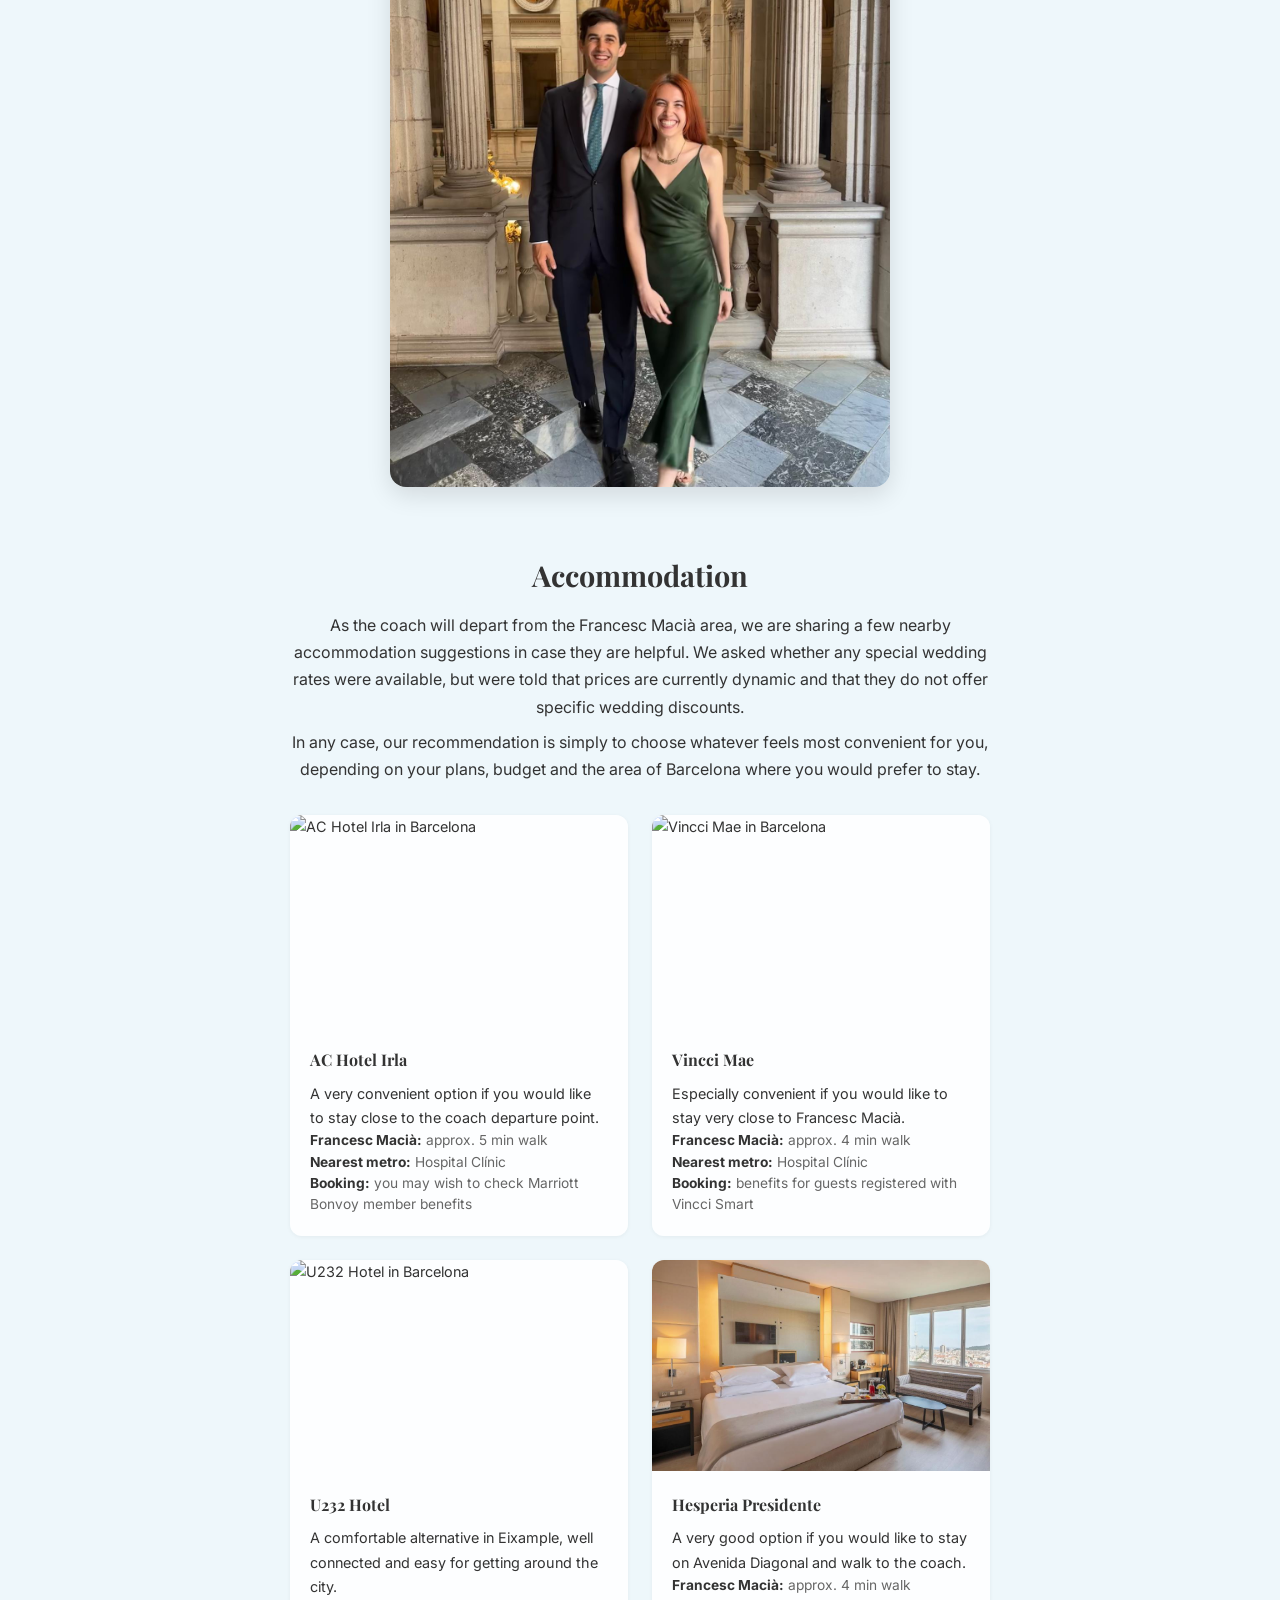
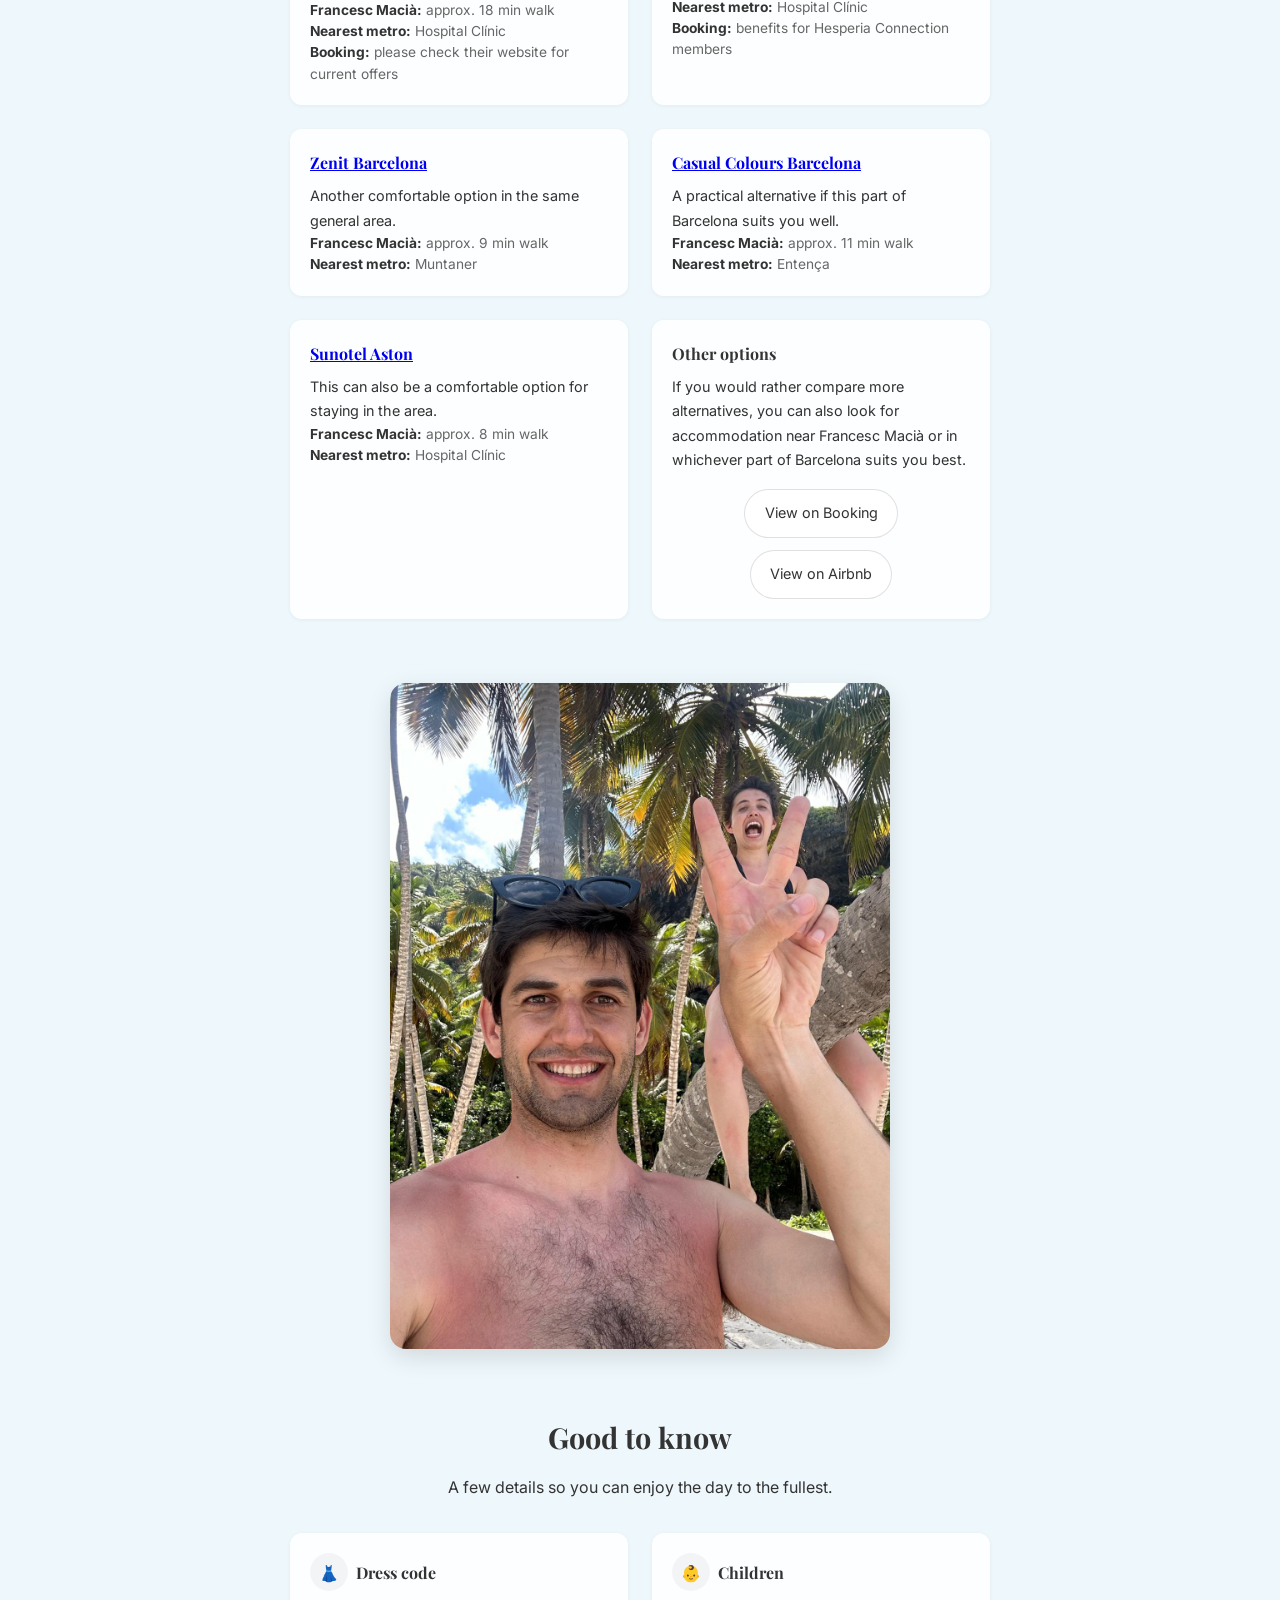
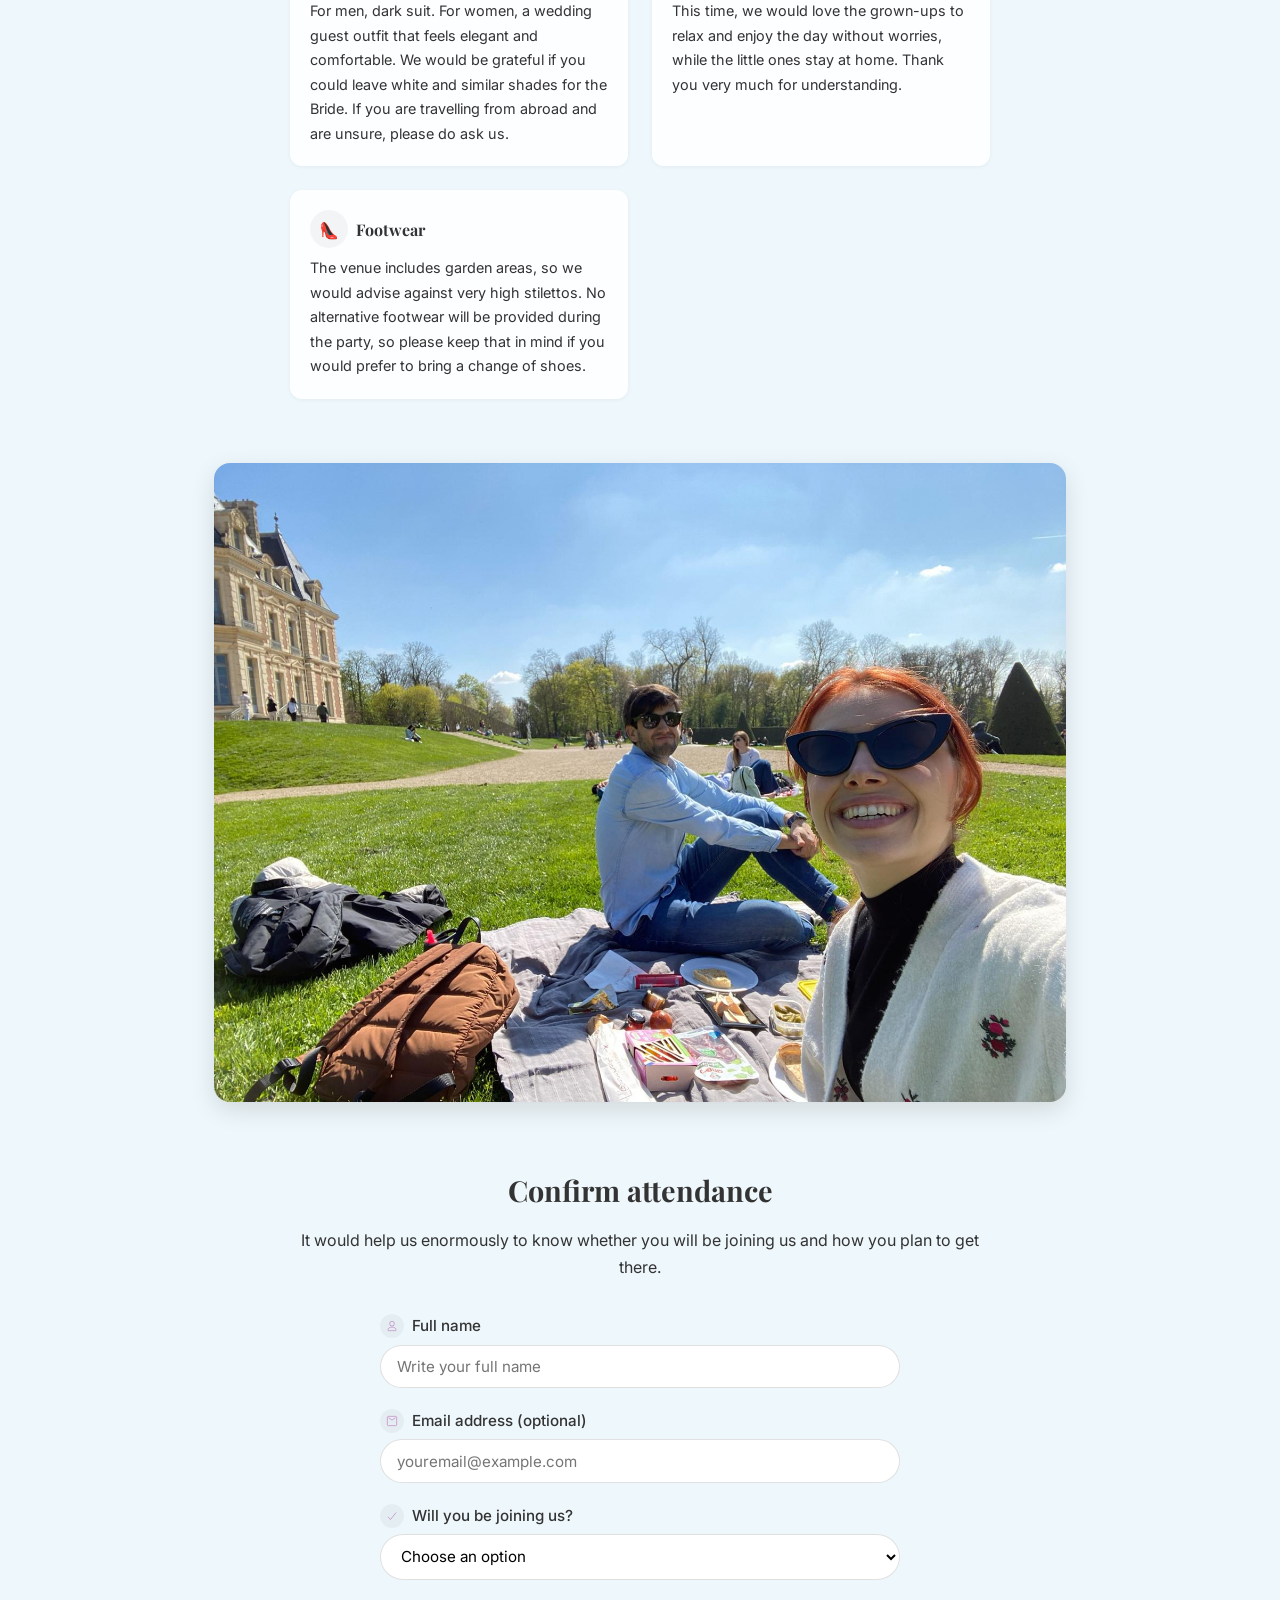
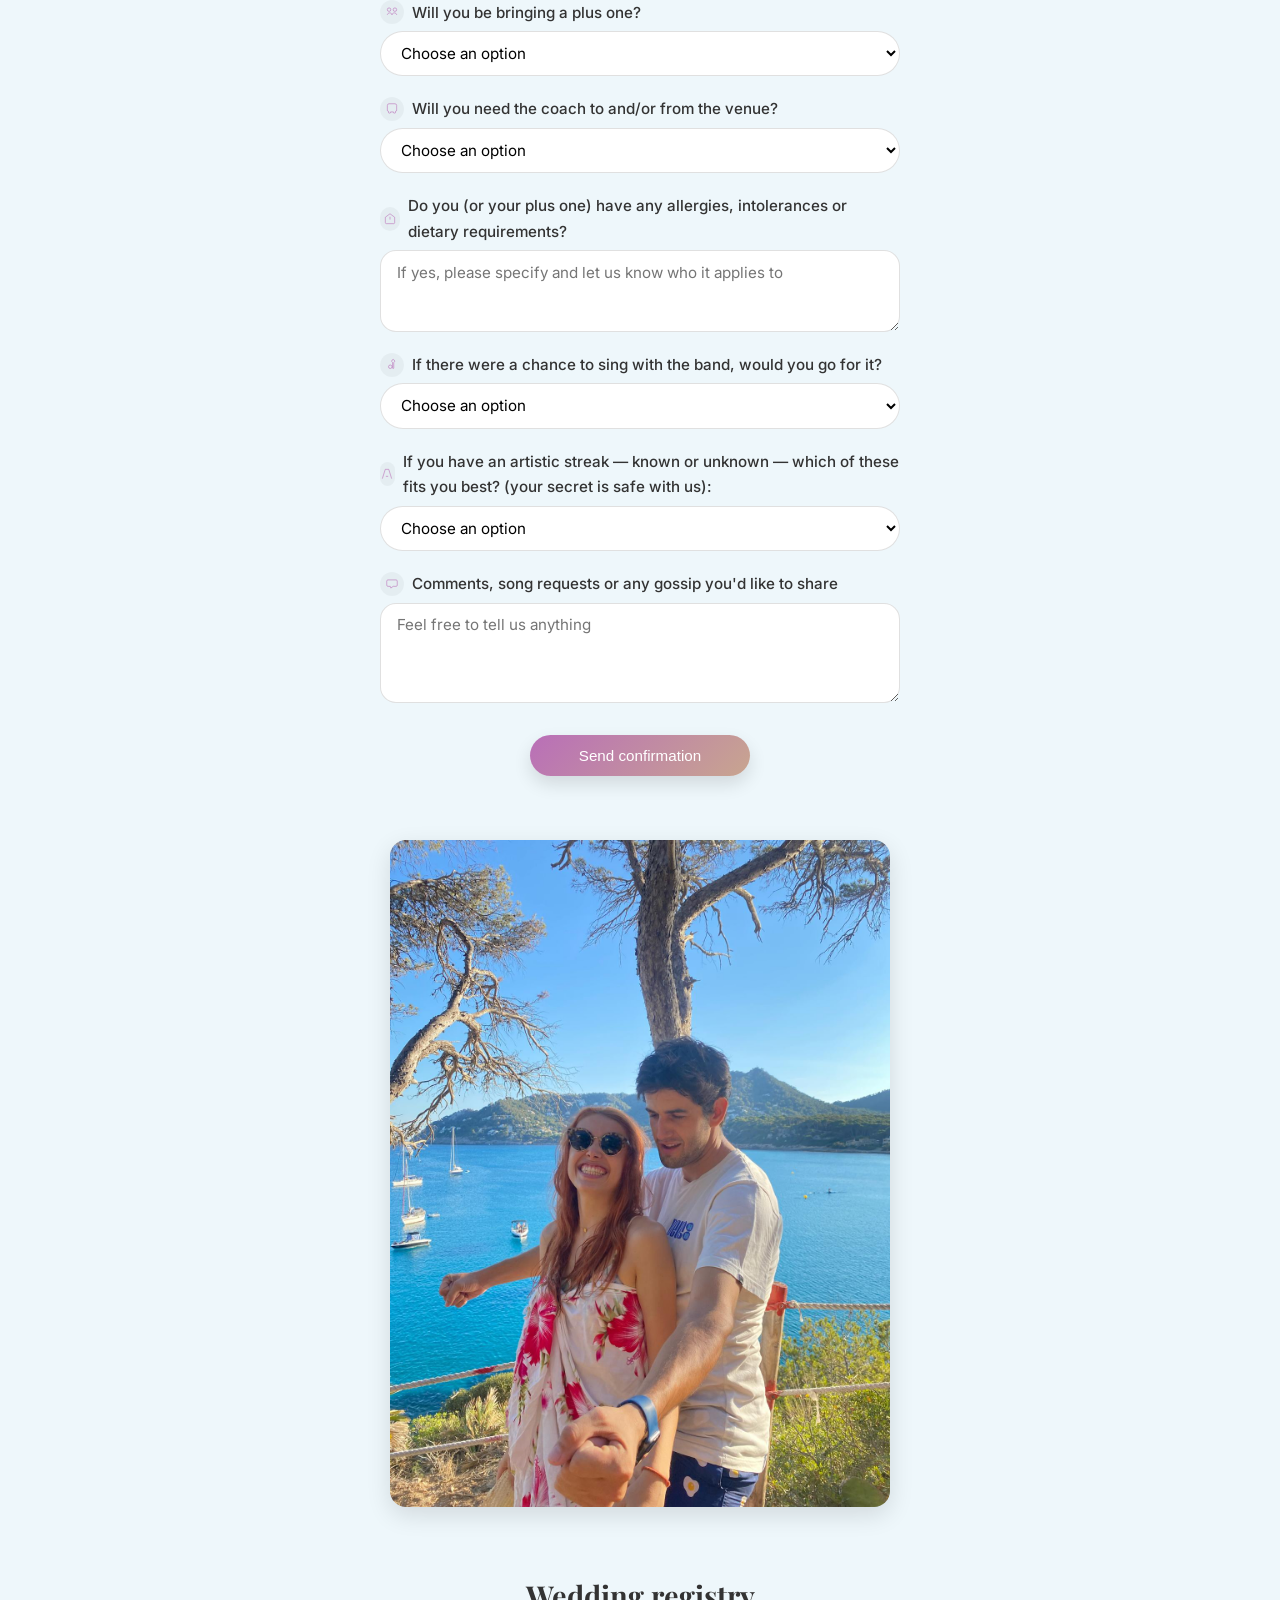
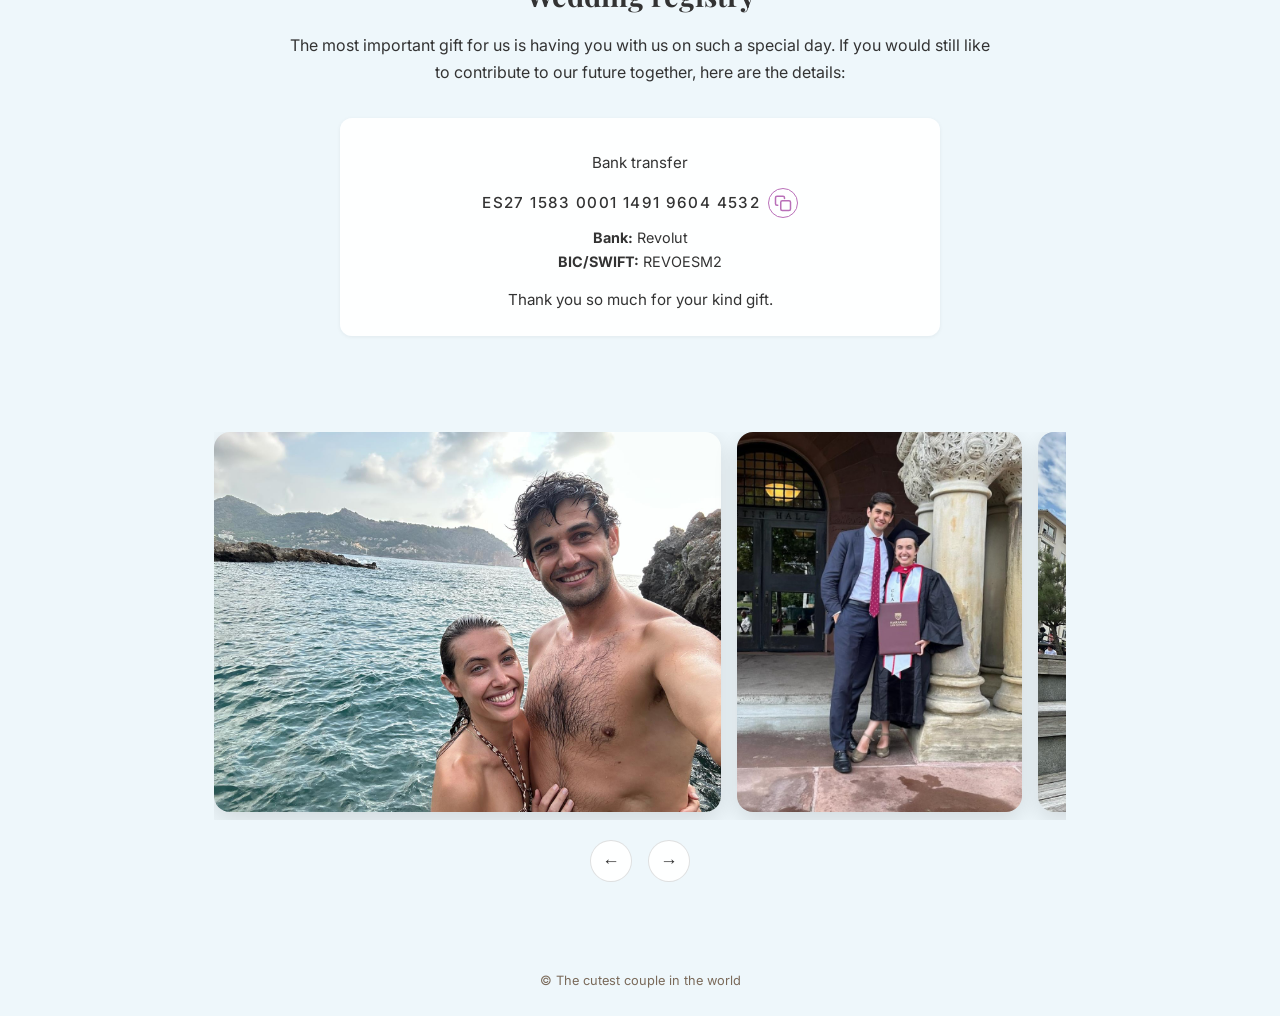
==== commit 6e3ef188: "Update index-en.html" ====
--- a/index-en.html
+++ b/index-en.html
@@ -310,7 +310,7 @@
     <form class="rsvp-form" action="https://formspree.io/f/mvzwwydy" method="POST">
 
       <div class="form-field">
-        abel for="nombre">
+        <label for="nombre">
           <span class="form-icon"><svg viewBox="0 0 24 24" aria-hidden="true"><path d="M12 12a4 4 0 1 0-4-4 4 4 0 0 0 4 4Zm0 2c-4 0-7 2-7 4.5a1.5 1.5 0 0 0 1.5 1.5h11A1.5 1.5 0 0 0 19 18.5C19 16 16 14 12 14Z"/></svg></span>
           Full name
         </label>
@@ -318,7 +318,7 @@
       </div>
 
       <div class="form-field">
-        abel for="email">
+        <label for="email">
           <span class="form-icon"><svg viewBox="0 0 24 24" aria-hidden="true"><path d="M4 6a2 2 0 0 1 2-2h12a2 2 0 0 1 2 2v12a2 2 0 0 1-2 2H6a2 2 0 0 1-2-2Zm2 .5 6 4 6-4"/></svg></span>
           Email address (optional)
         </label>
@@ -326,7 +326,7 @@
       </div>
 
       <div class="form-field">
-        abel for="asistencia">
+        <label for="asistencia">
           <span class="form-icon"><svg viewBox="0 0 24 24" aria-hidden="true"><path d="M5 13.5 9.5 18 19 6"/></svg></span>
           Will you be joining us?
         </label>
@@ -338,7 +338,7 @@
       </div>
 
       <div class="form-field">
-        abel for="acompanado">
+        <label for="acompanado">
           <span class="form-icon"><svg viewBox="0 0 24 24" aria-hidden="true"><path d="M7 11a3 3 0 1 0-3-3 3 3 0 0 0 3 3Zm10 0a3 3 0 1 0-3-3 3 3 0 0 0 3 3Z"/><path d="M4 17c0-2 2-3.5 4-3.5s4 1.5 4 3.5"/><path d="M12 17c0-2 2-3.5 4-3.5s4 1.5 4 3.5"/></svg></span>
           Will you be bringing a plus one?
         </label>
@@ -350,7 +350,7 @@
       </div>
 
       <div class="form-field form-field-acompanante" style="display:none;">
-        abel for="nombre_acompanante">
+        <label for="nombre_acompanante">
           <span class="form-icon"><svg viewBox="0 0 24 24" aria-hidden="true"><path d="M12 12a4 4 0 1 0-4-4 4 4 0 0 0 4 4Z"/><path d="M5 19c0-2.5 3-4 7-4"/></svg></span>
           Your plus one's name
         </label>
@@ -358,7 +358,7 @@
       </div>
 
       <div class="form-field">
-        abel for="autobus">
+        <label for="autobus">
           <span class="form-icon"><svg viewBox="0 0 24 24" aria-hidden="true"><path d="M4 6a3 3 0 0 1 3-3h10a3 3 0 0 1 3 3v8a2 2 0 0 1-2 2v2a1 1 0 0 1-1 1h-1.5a1 1 0 0 1-1-1v-1H9.5v1a1 1 0 0 1-1 1H7a1 1 0 0 1-1-1v-2a2 2 0 0 1-2-2Z"/>ircle cx="8" cy="16" r="1"/>ircle cx="16" cy="16" r="1"/></svg></span>
           Will you need the coach to and/or from the venue?
         </label>
@@ -372,7 +372,7 @@
       </div>
 
       <div class="form-field">
-        abel for="alergias">
+        <label for="alergias">
           <span class="form-icon"><svg viewBox="0 0 24 24" aria-hidden="true"><path d="M12 3 4 9v9a2 2 0 0 0 2 2h12a2 2 0 0 0 2-2V9Z"/><path d="M12 8v5"/>ircle cx="12" cy="16" r="1"/></svg></span>
           Do you (or your plus one) have any allergies, intolerances or dietary requirements?
         </label>
@@ -380,7 +380,7 @@
       </div>
 
       <div class="form-field">
-        abel for="cantar">
+        <label for="cantar">
           <span class="form-icon"><svg viewBox="0 0 24 24" aria-hidden="true"><path d="M9 18a3 3 0 1 1 0-6 3 3 0 0 1 0 6Zm6-10.5V17a1 1 0 0 1-2 0V7.5a2.5 2.5 0 1 1 2 0Z"/></svg></span>
           If there were a chance to sing with the band, would you go for it?
         </label>
@@ -393,7 +393,7 @@
       </div>
 
       <div class="form-field">
-        abel for="vena_artistica">
+        <label for="vena_artistica">
           <span class="form-icon"><svg viewBox="0 0 24 24" aria-hidden="true"><path d="M4 20 9 4h6l5 16"/><path d="M10 16h4"/></svg></span>
           If you have an artistic streak — known or unknown — which of these fits you best? (your secret is safe with us):
         </label>
@@ -407,7 +407,7 @@
       </div>
 
       <div class="form-field">
-        abel for="comentarios">
+        <label for="comentarios">
           <span class="form-icon"><svg viewBox="0 0 24 24" aria-hidden="true"><path d="M5 5h14a2 2 0 0 1 2 2v7a2 2 0 0 1-2 2h-5l-4 3-1-3H5a2 2 0 0 1-2-2V7a2 2 0 0 1 2-2Z"/></svg></span>
           Comments, song requests or any gossip you'd like to share
         </label>
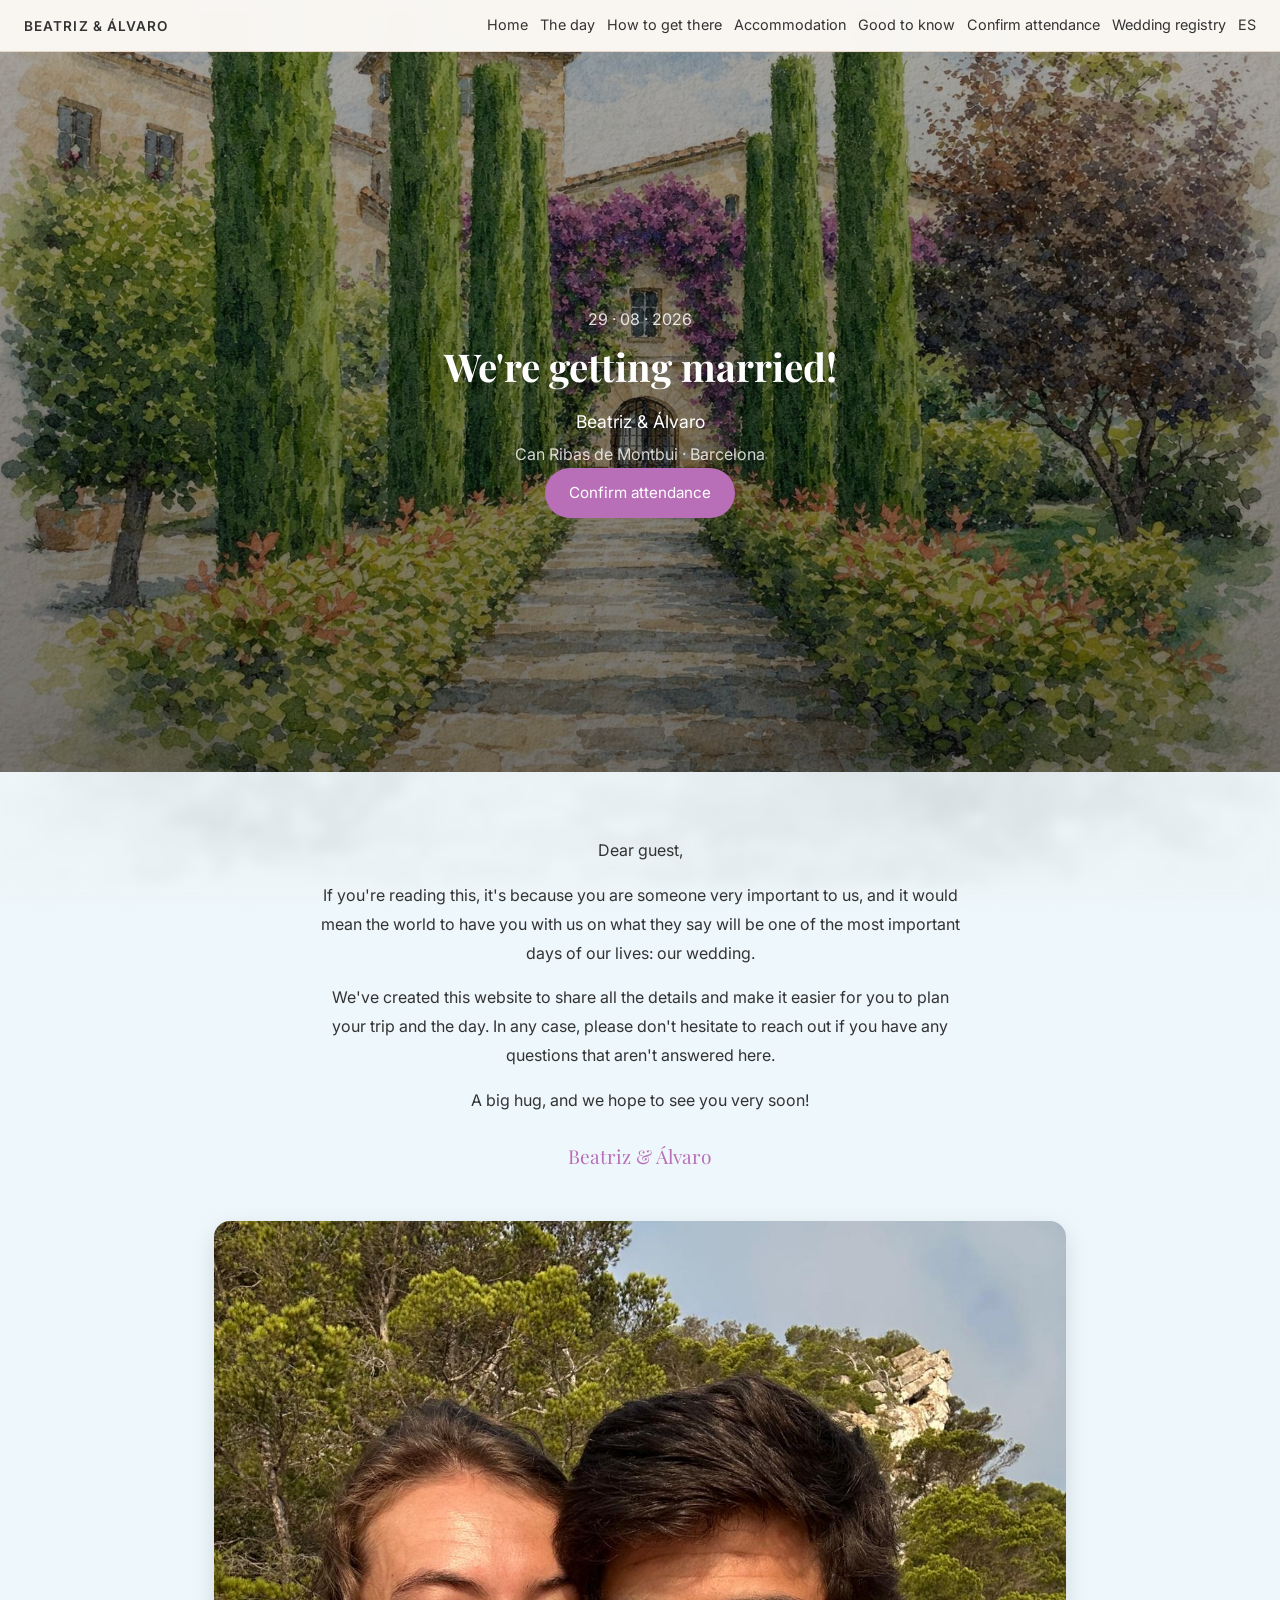
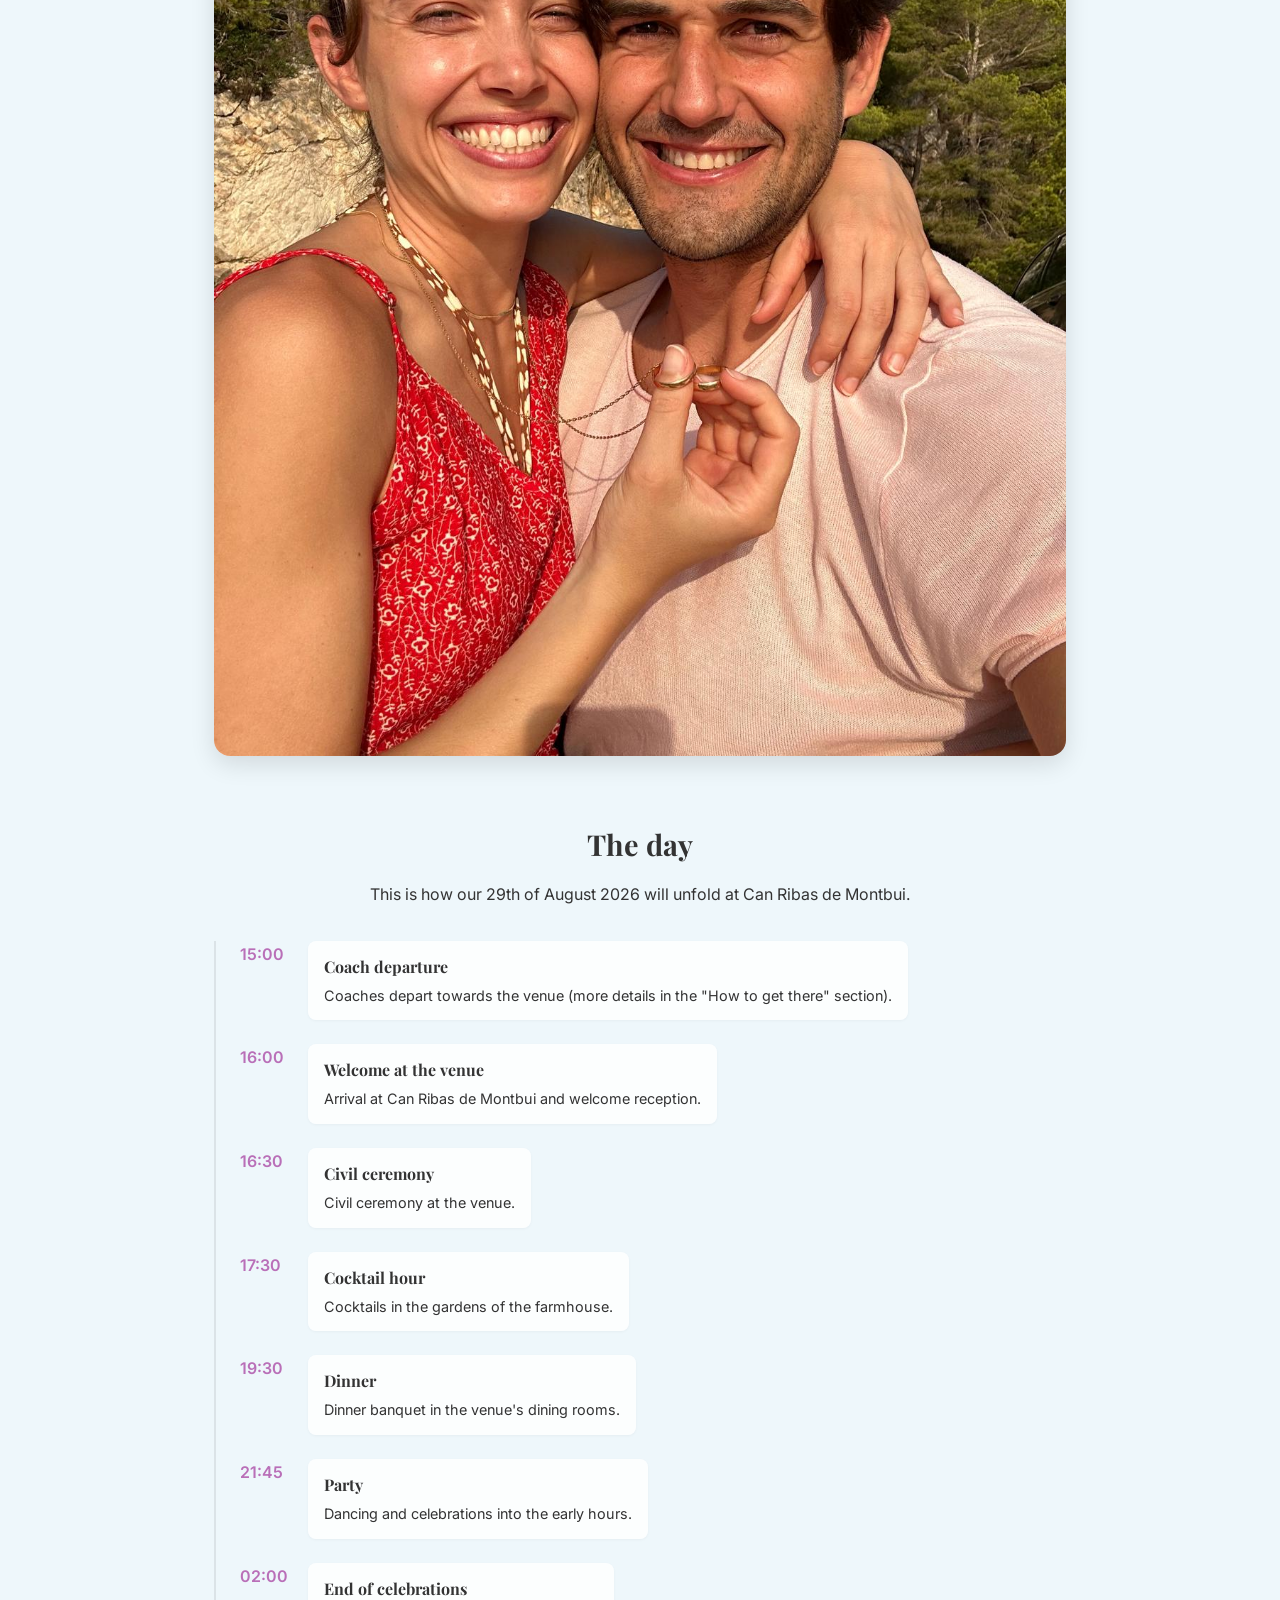
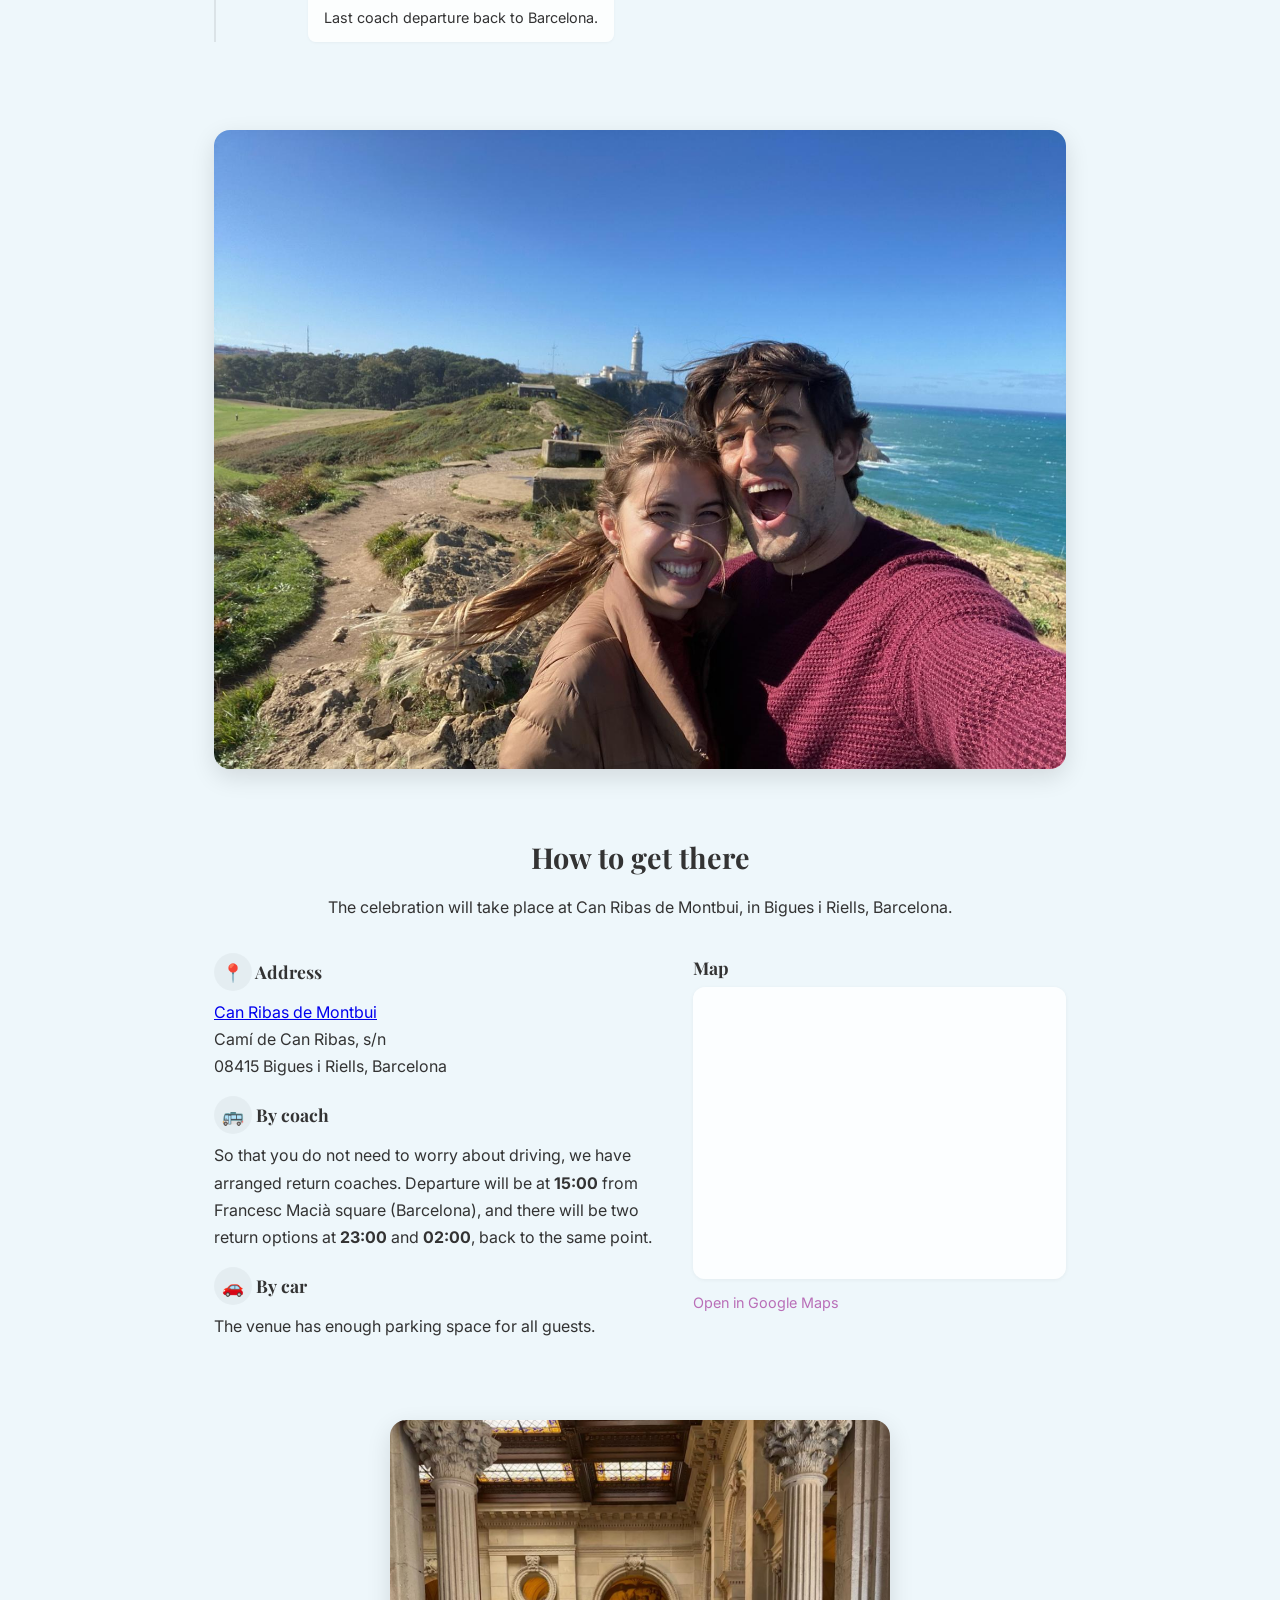
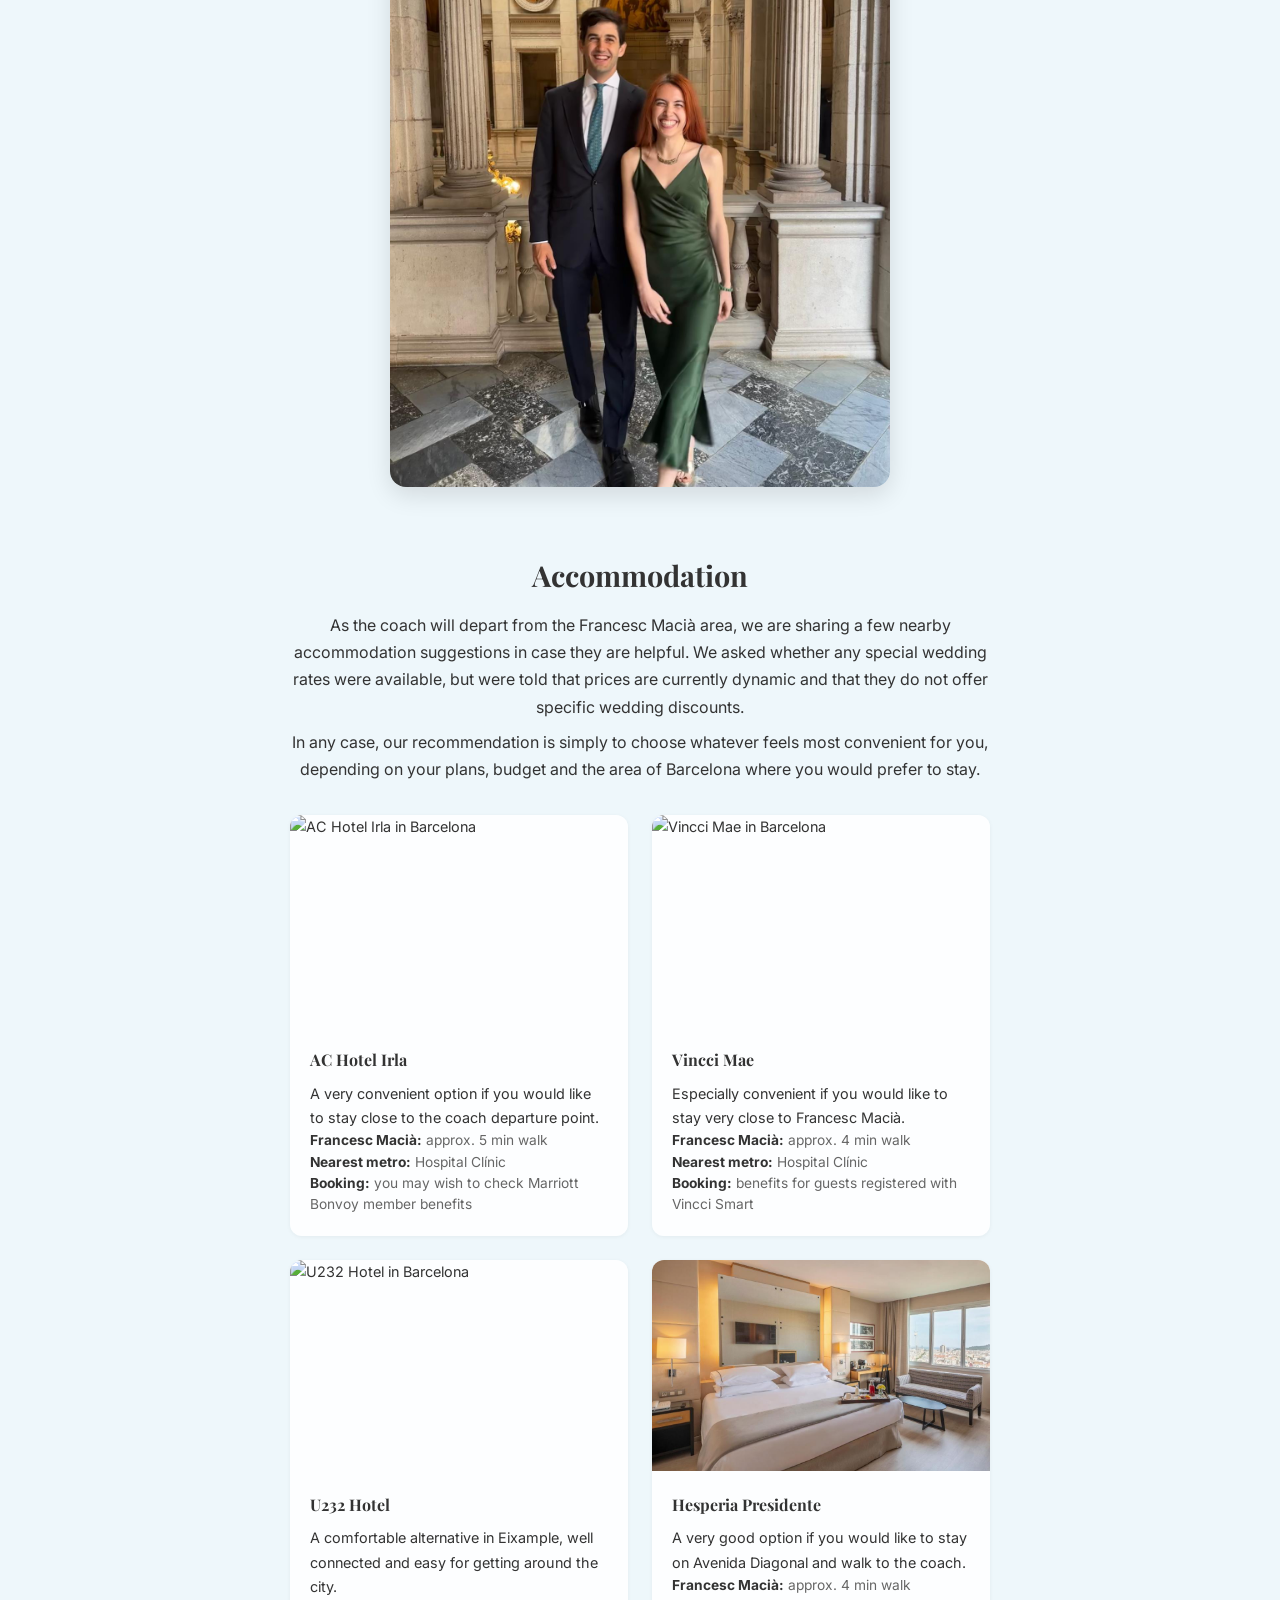
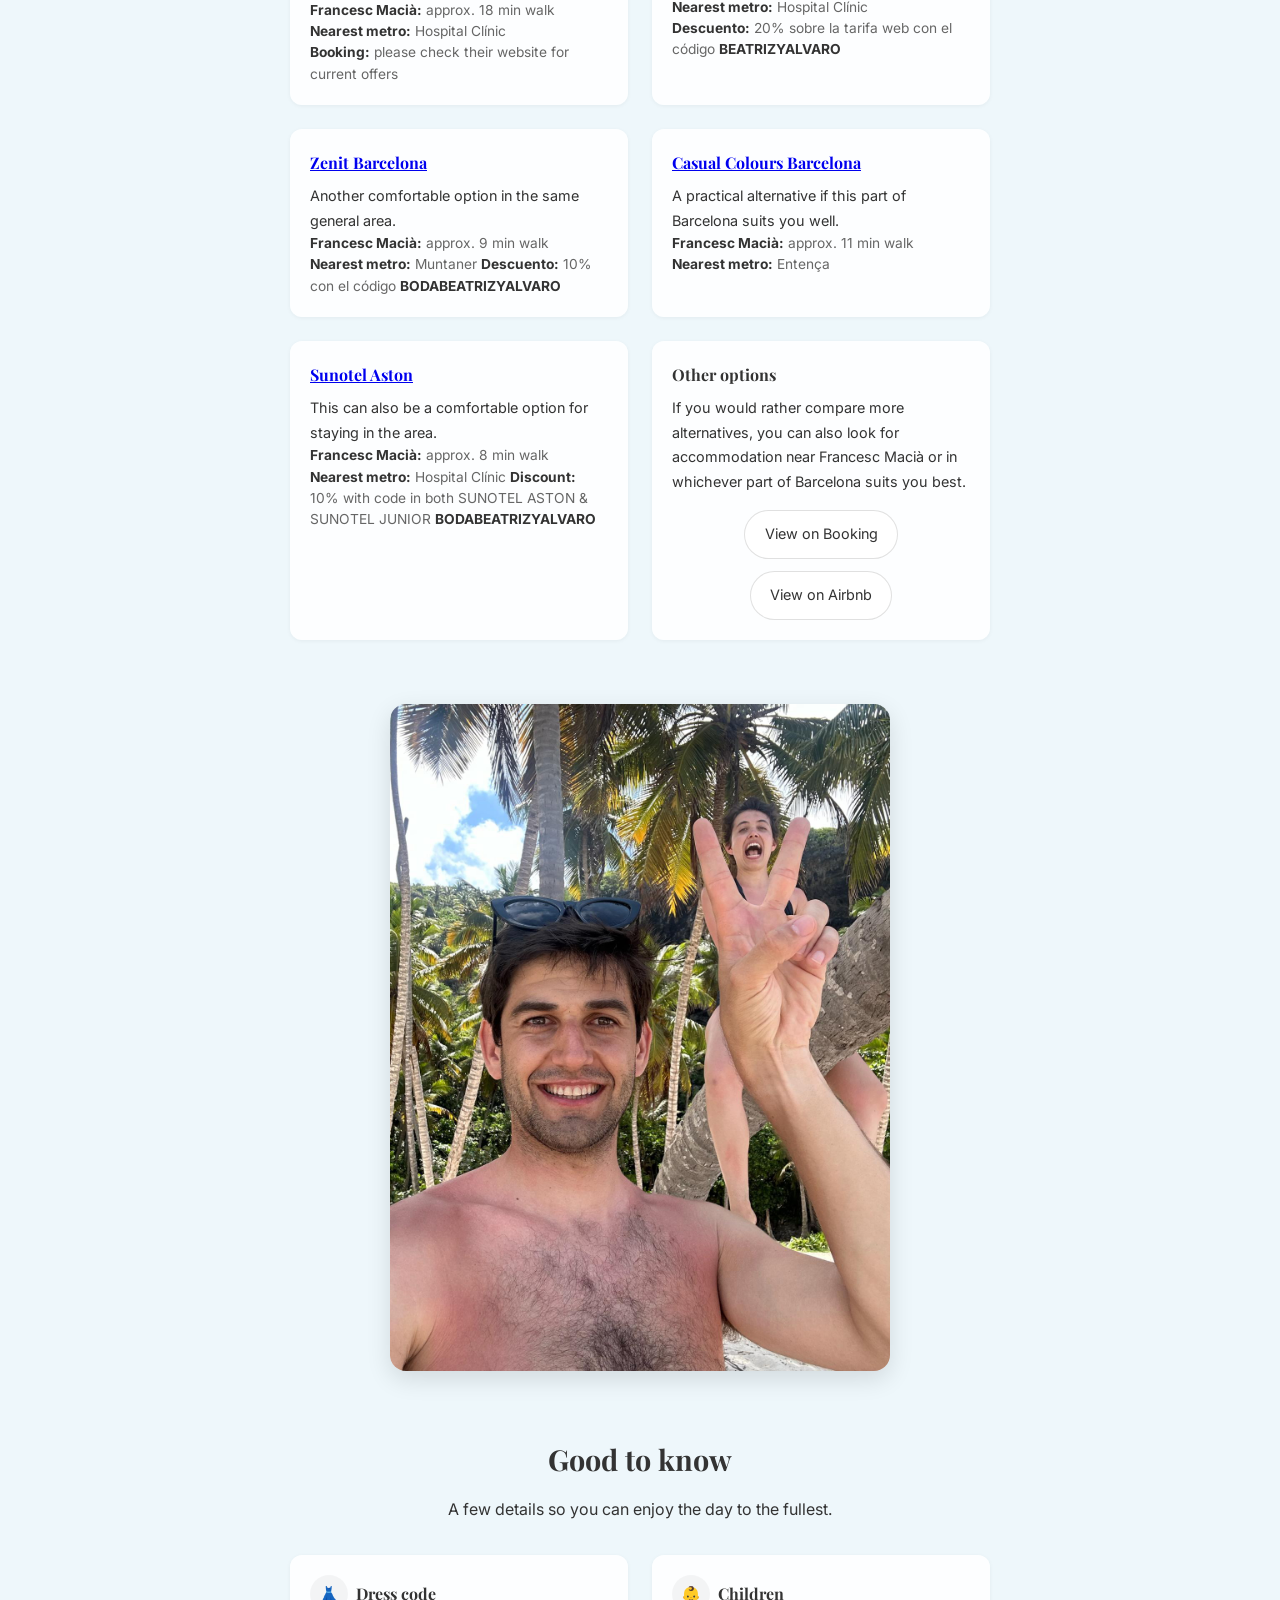
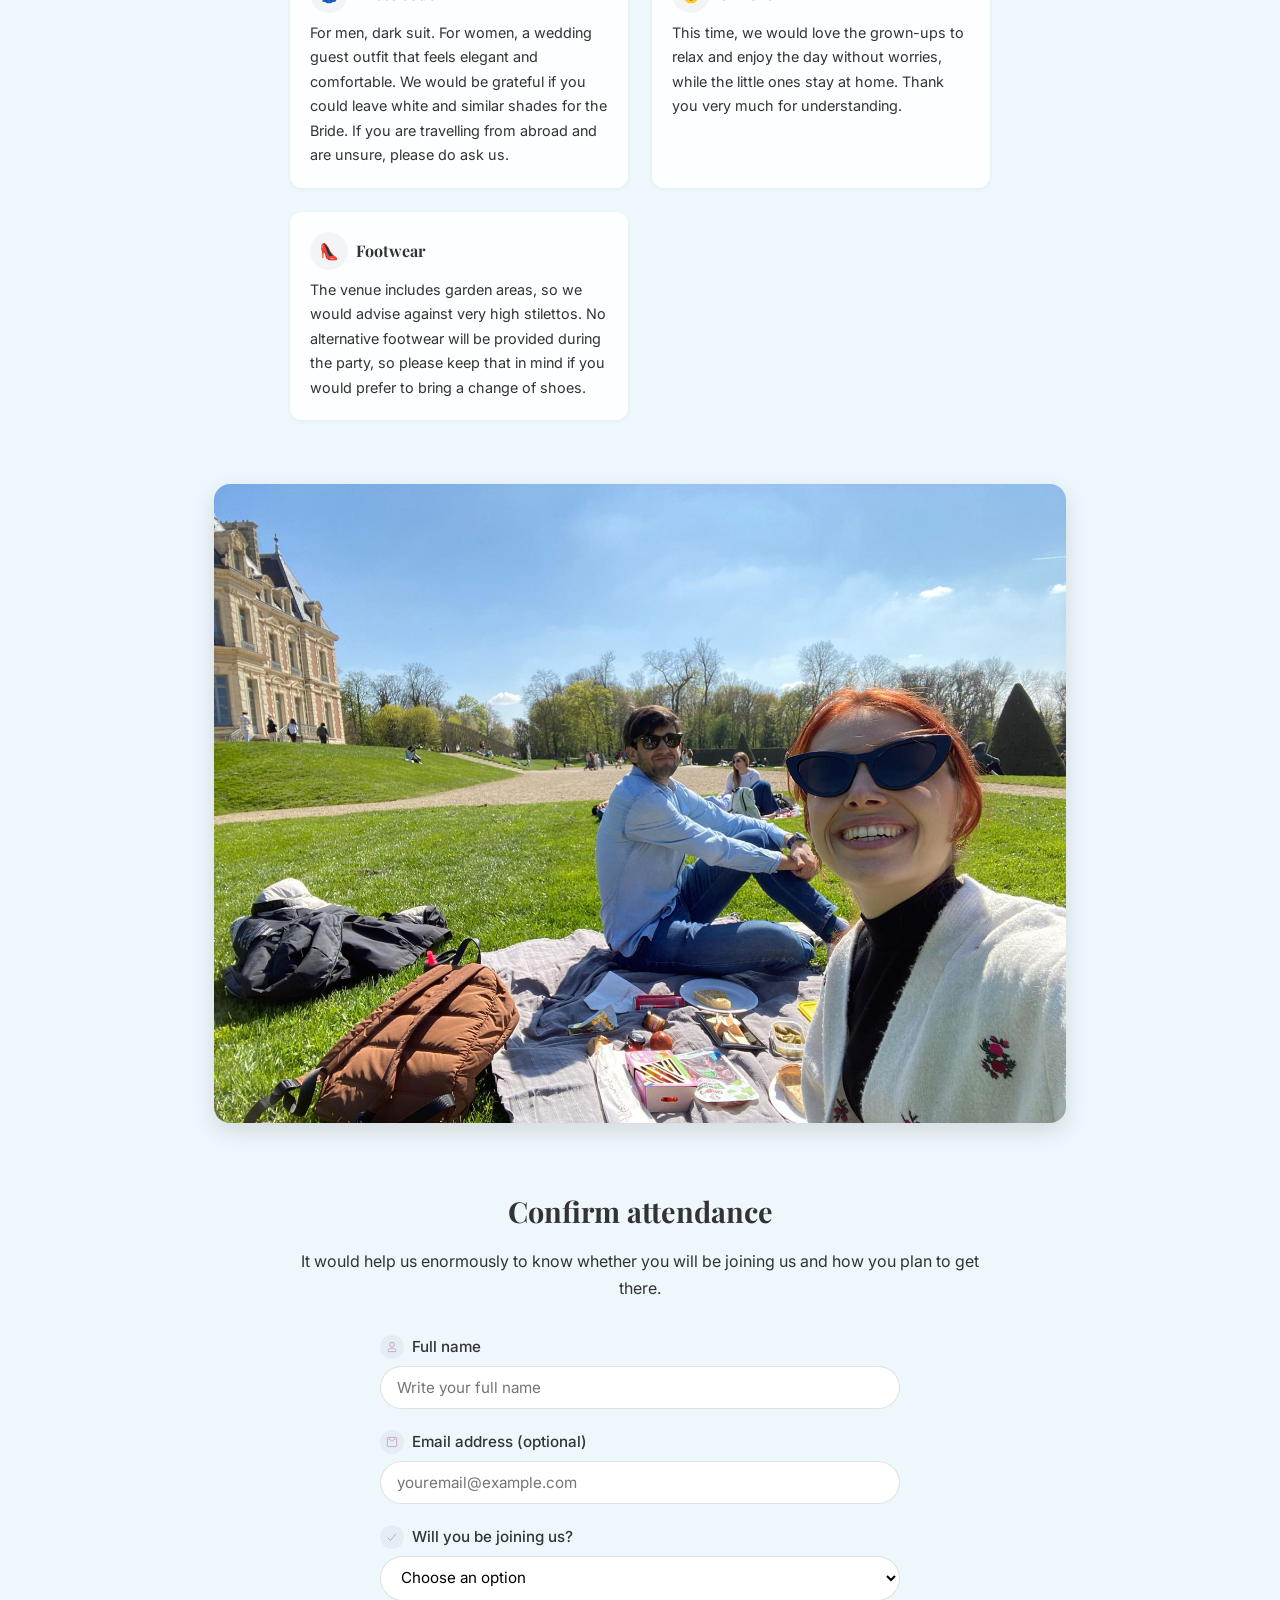
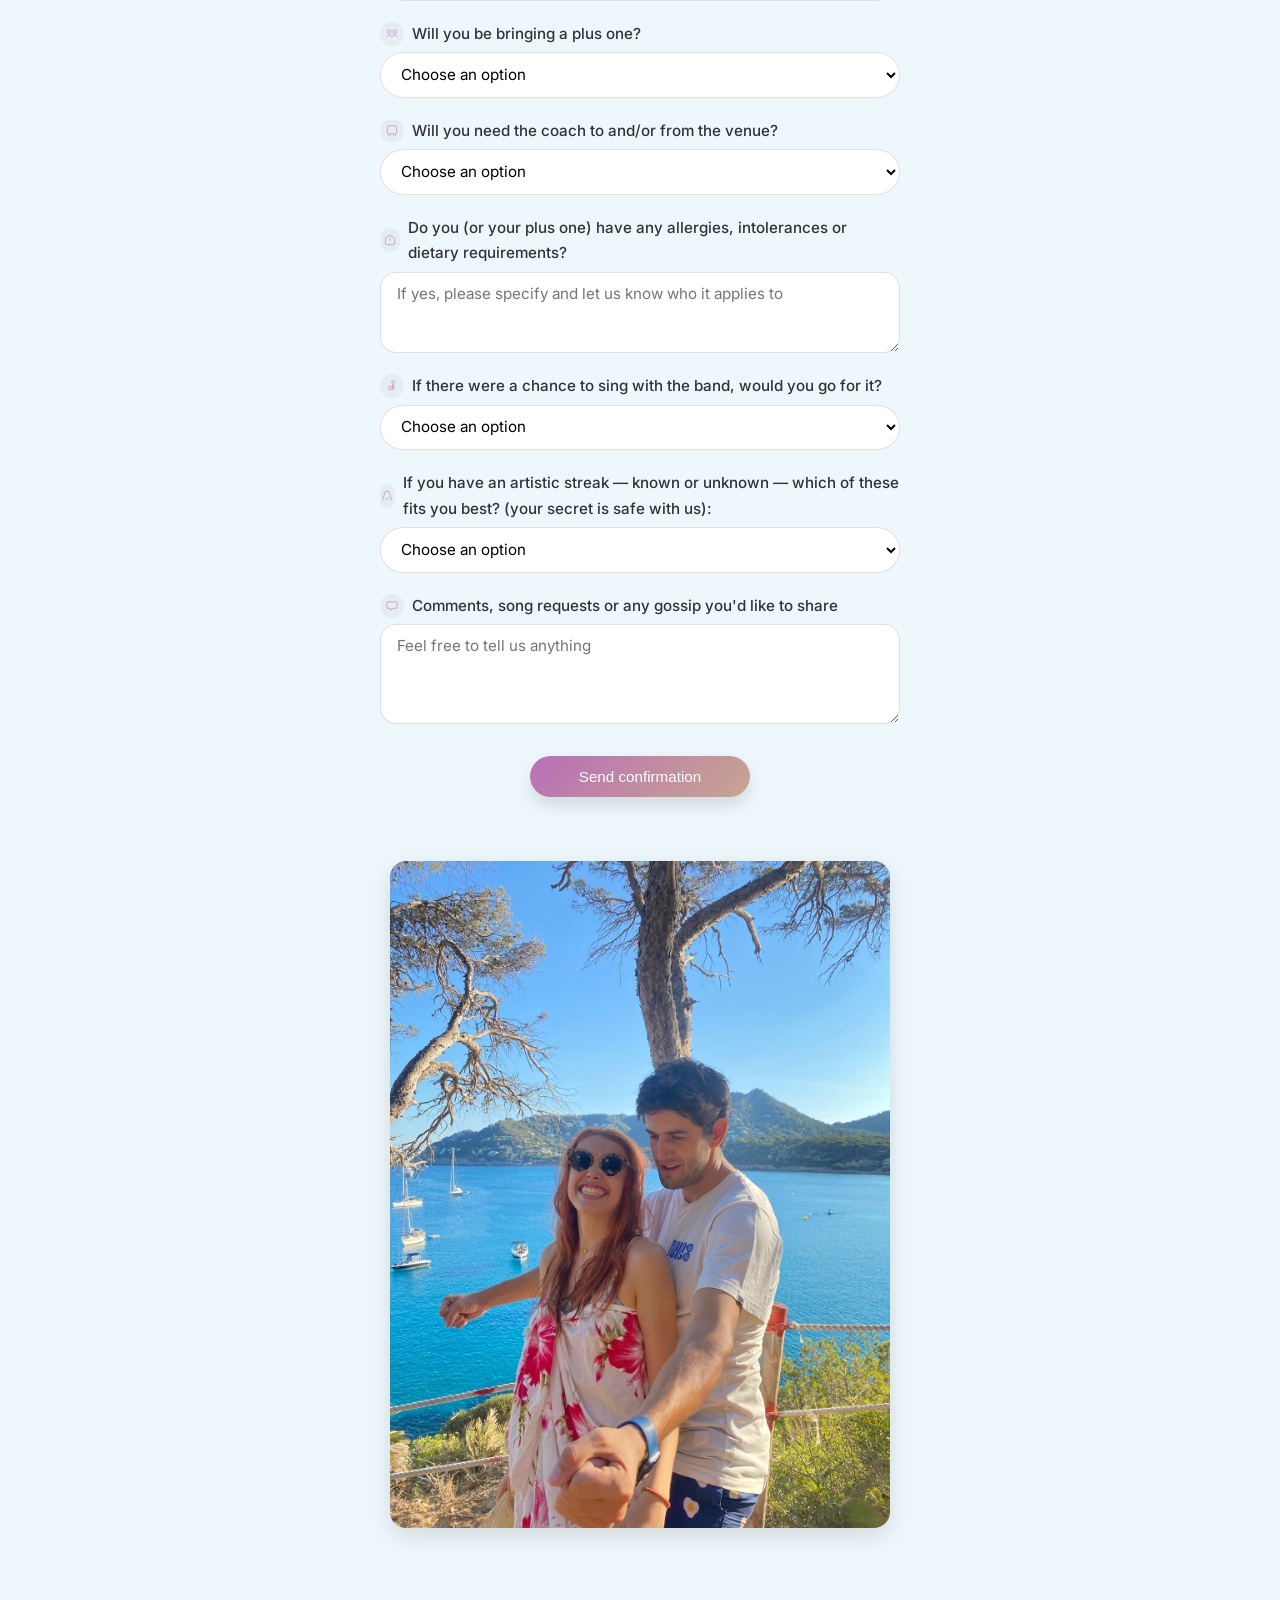
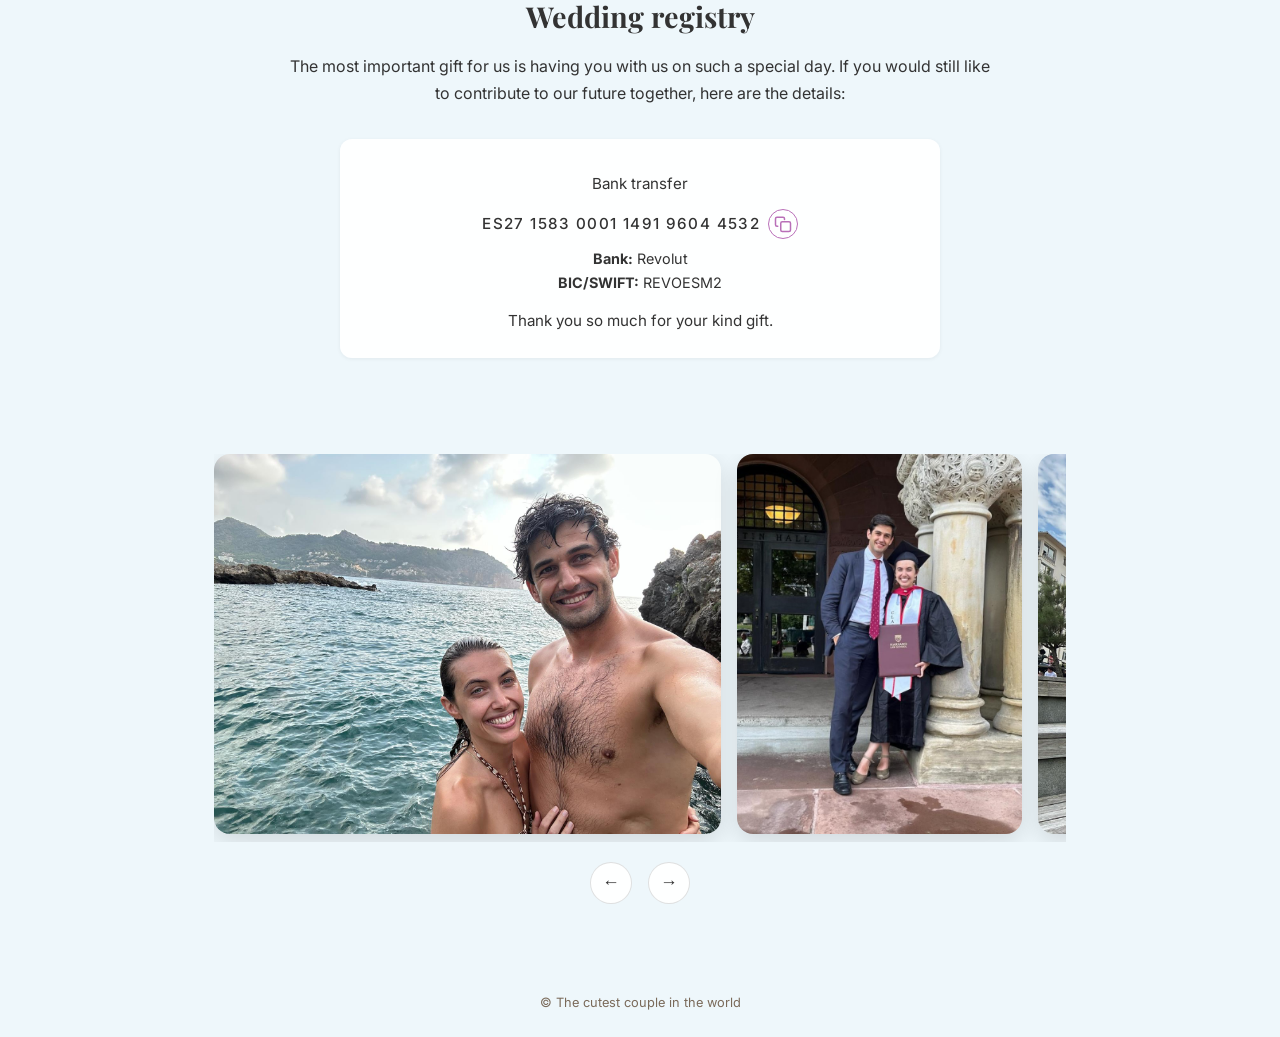
==== commit dd3bd507: "Update index-en.html discounts in hotels" ====
--- a/index-en.html
+++ b/index-en.html
@@ -226,7 +226,7 @@
           <p class="hotel-meta">
             <strong>Francesc Macià:</strong> approx. 4 min walk<br>
             <strong>Nearest metro:</strong> Hospital Clínic<br>
-            <strong>Booking:</strong> benefits for Hesperia Connection members
+            <strong>Descuento:</strong> 20% sobre la tarifa web con el código <strong>BEATRIZYALVARO</strong>
           </p>
         </div>
       </div>
@@ -237,6 +237,7 @@
         <p class="hotel-meta">
           <strong>Francesc Macià:</strong> approx. 9 min walk<br>
           <strong>Nearest metro:</strong> Muntaner
+          <strong>Descuento:</strong> 10% con el código <strong>BODABEATRIZYALVARO</strong>
         </p>
       </div>
 
@@ -255,6 +256,7 @@
         <p class="hotel-meta">
           <strong>Francesc Macià:</strong> approx. 8 min walk<br>
           <strong>Nearest metro:</strong> Hospital Clínic
+          <strong>Discount:</strong> 10% with code in both SUNOTEL ASTON & SUNOTEL JUNIOR <strong>BODABEATRIZYALVARO</strong>
         </p>
       </div>
 
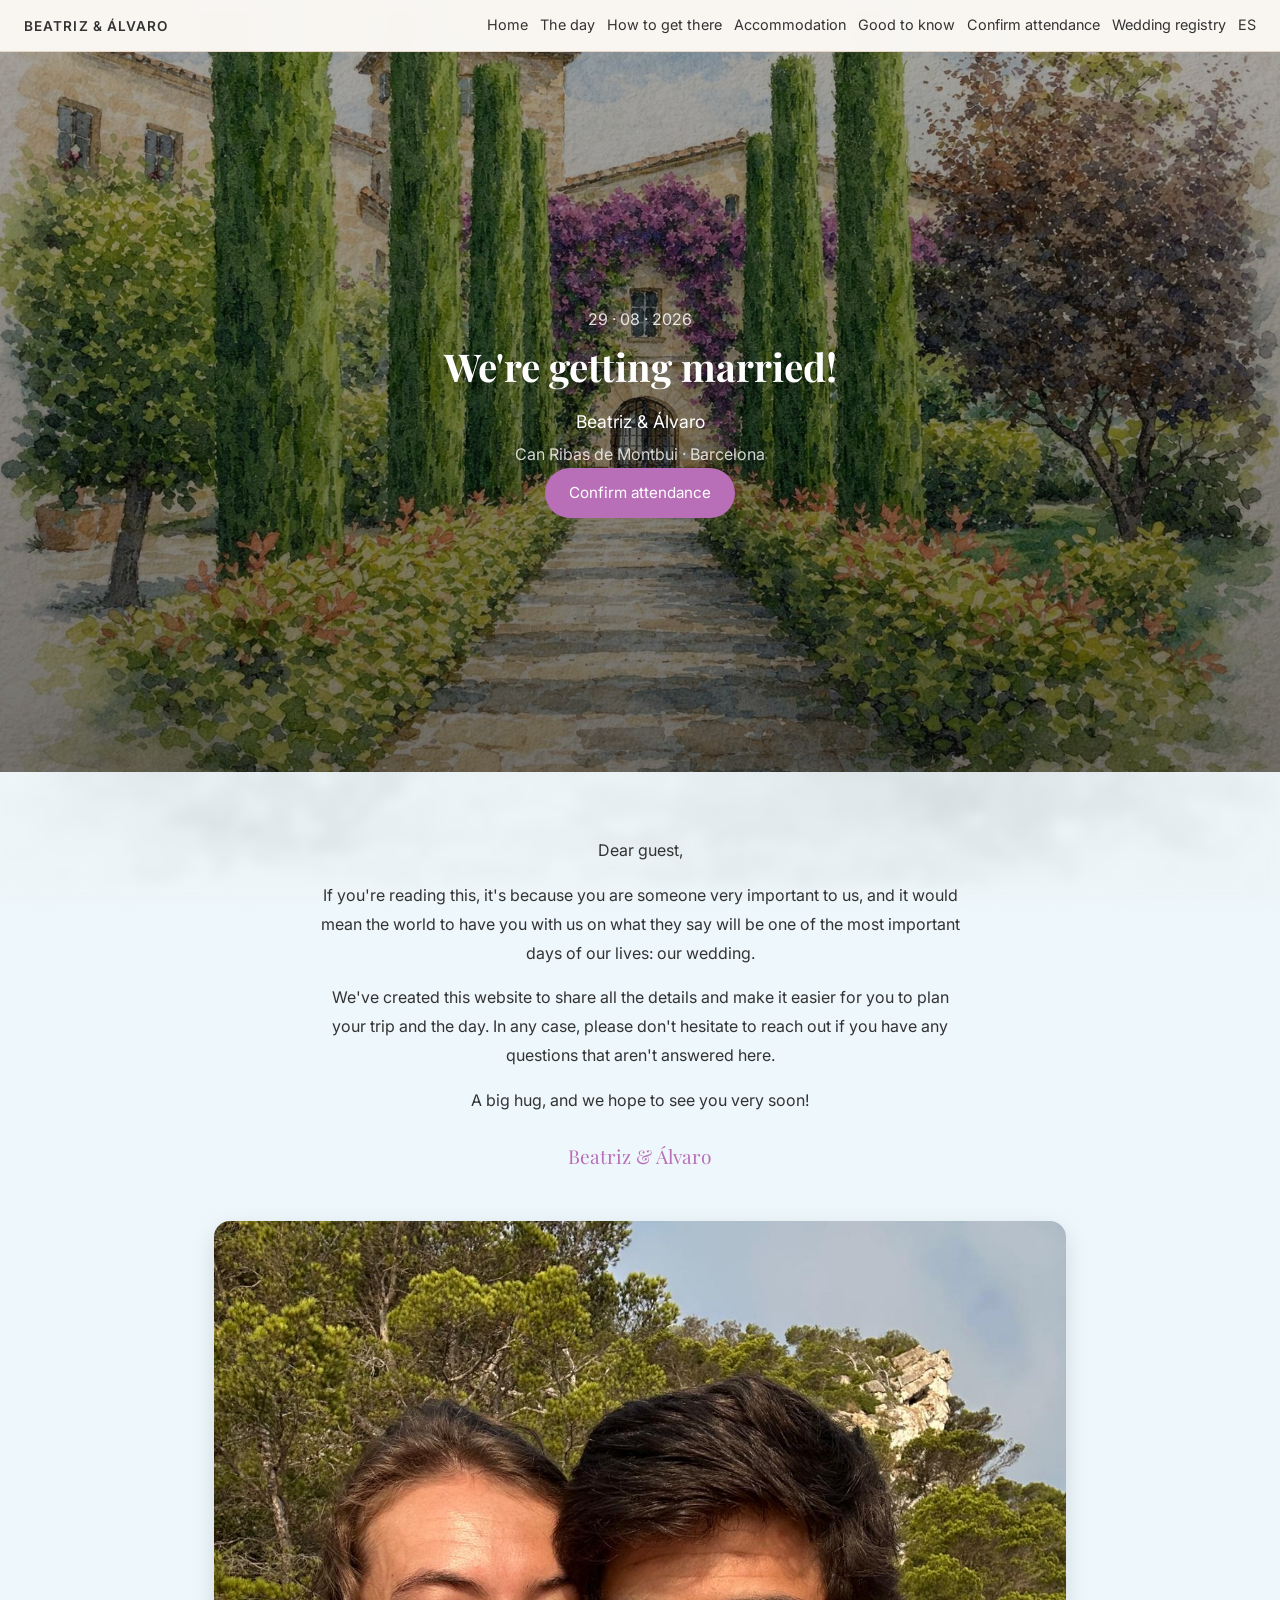
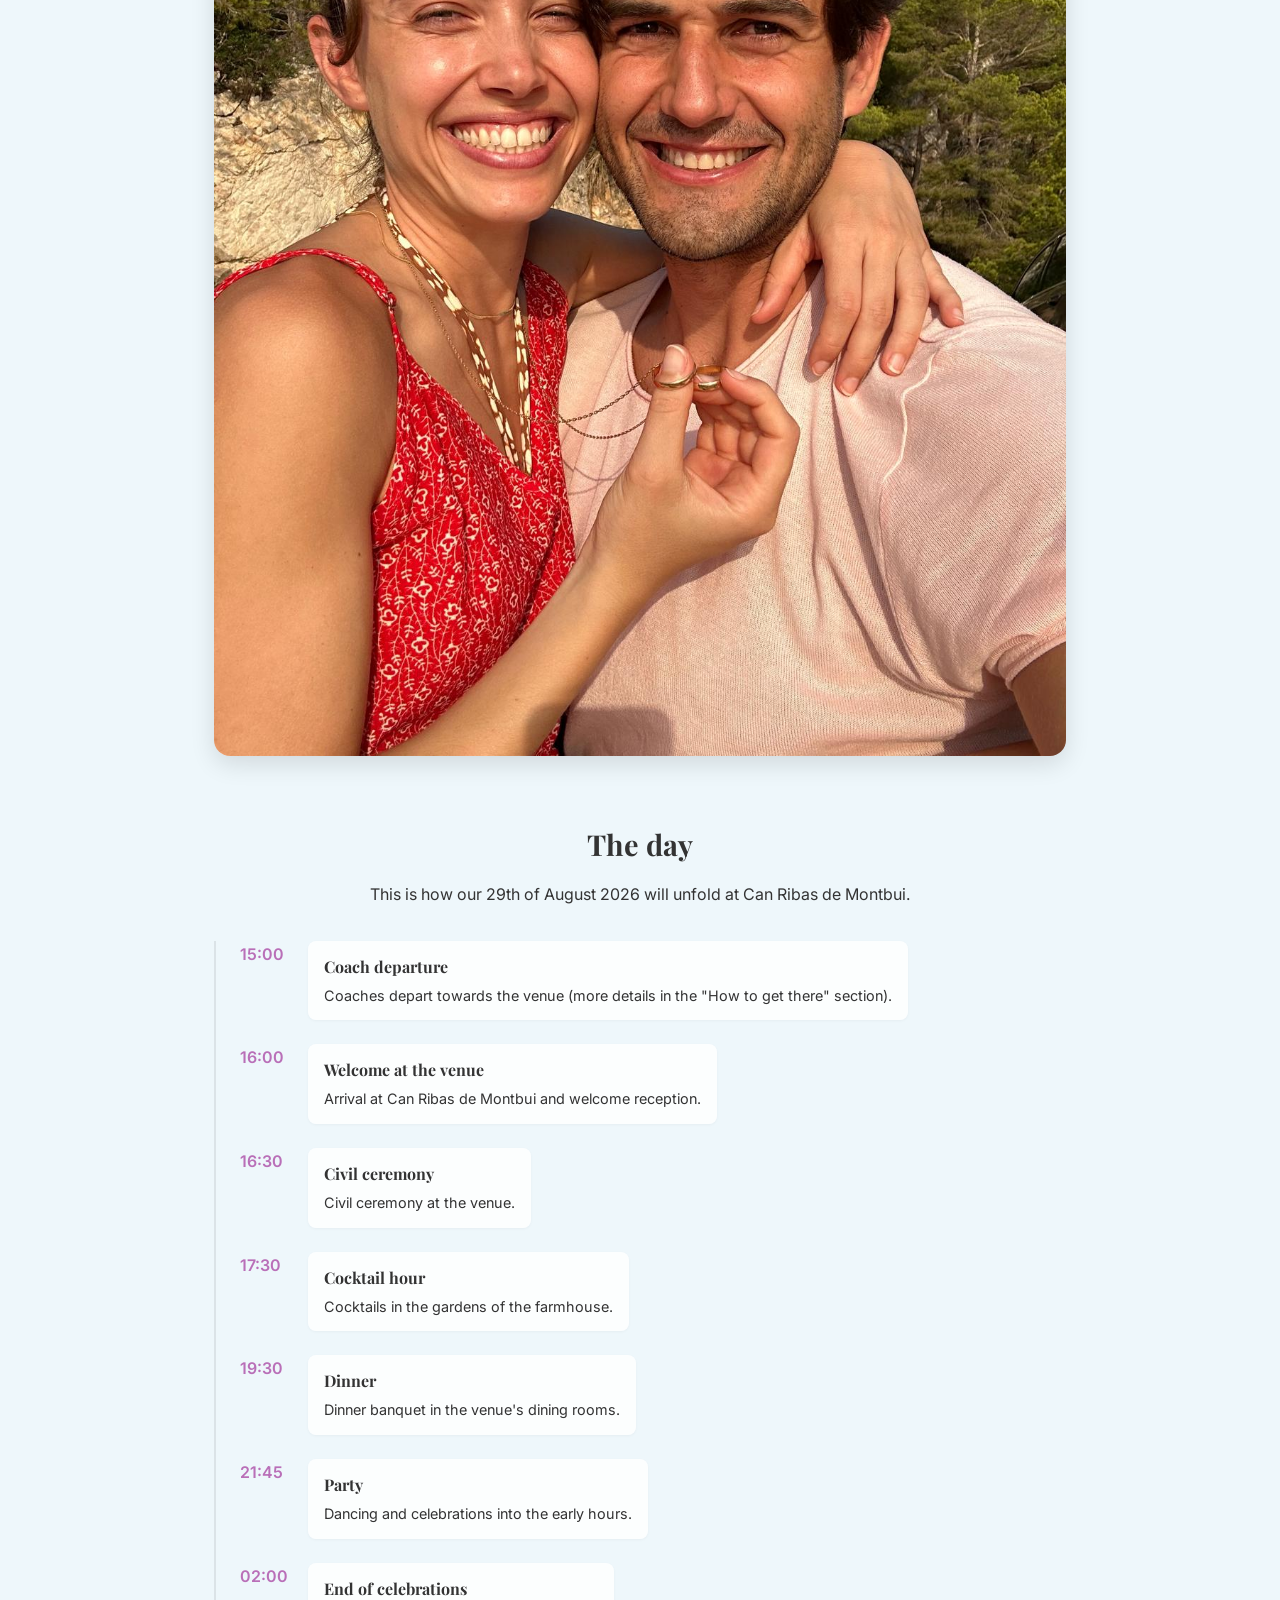
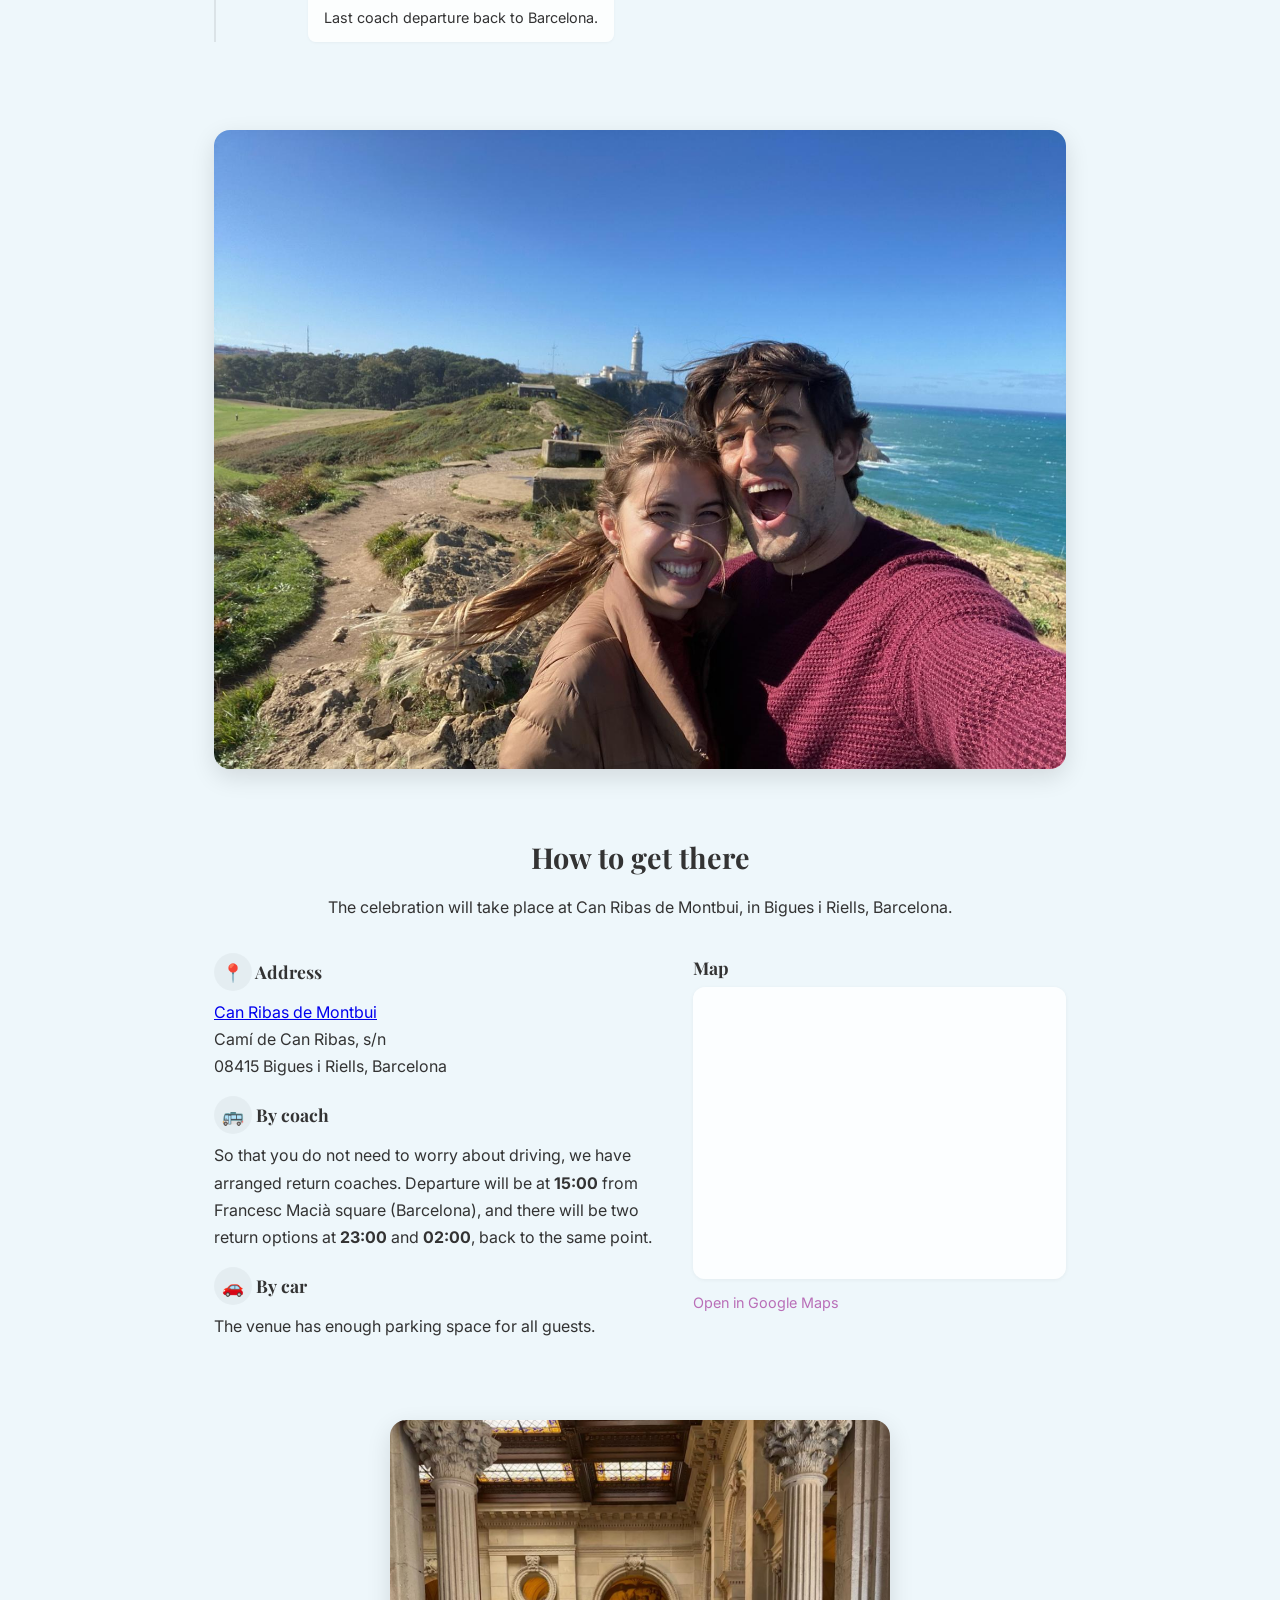
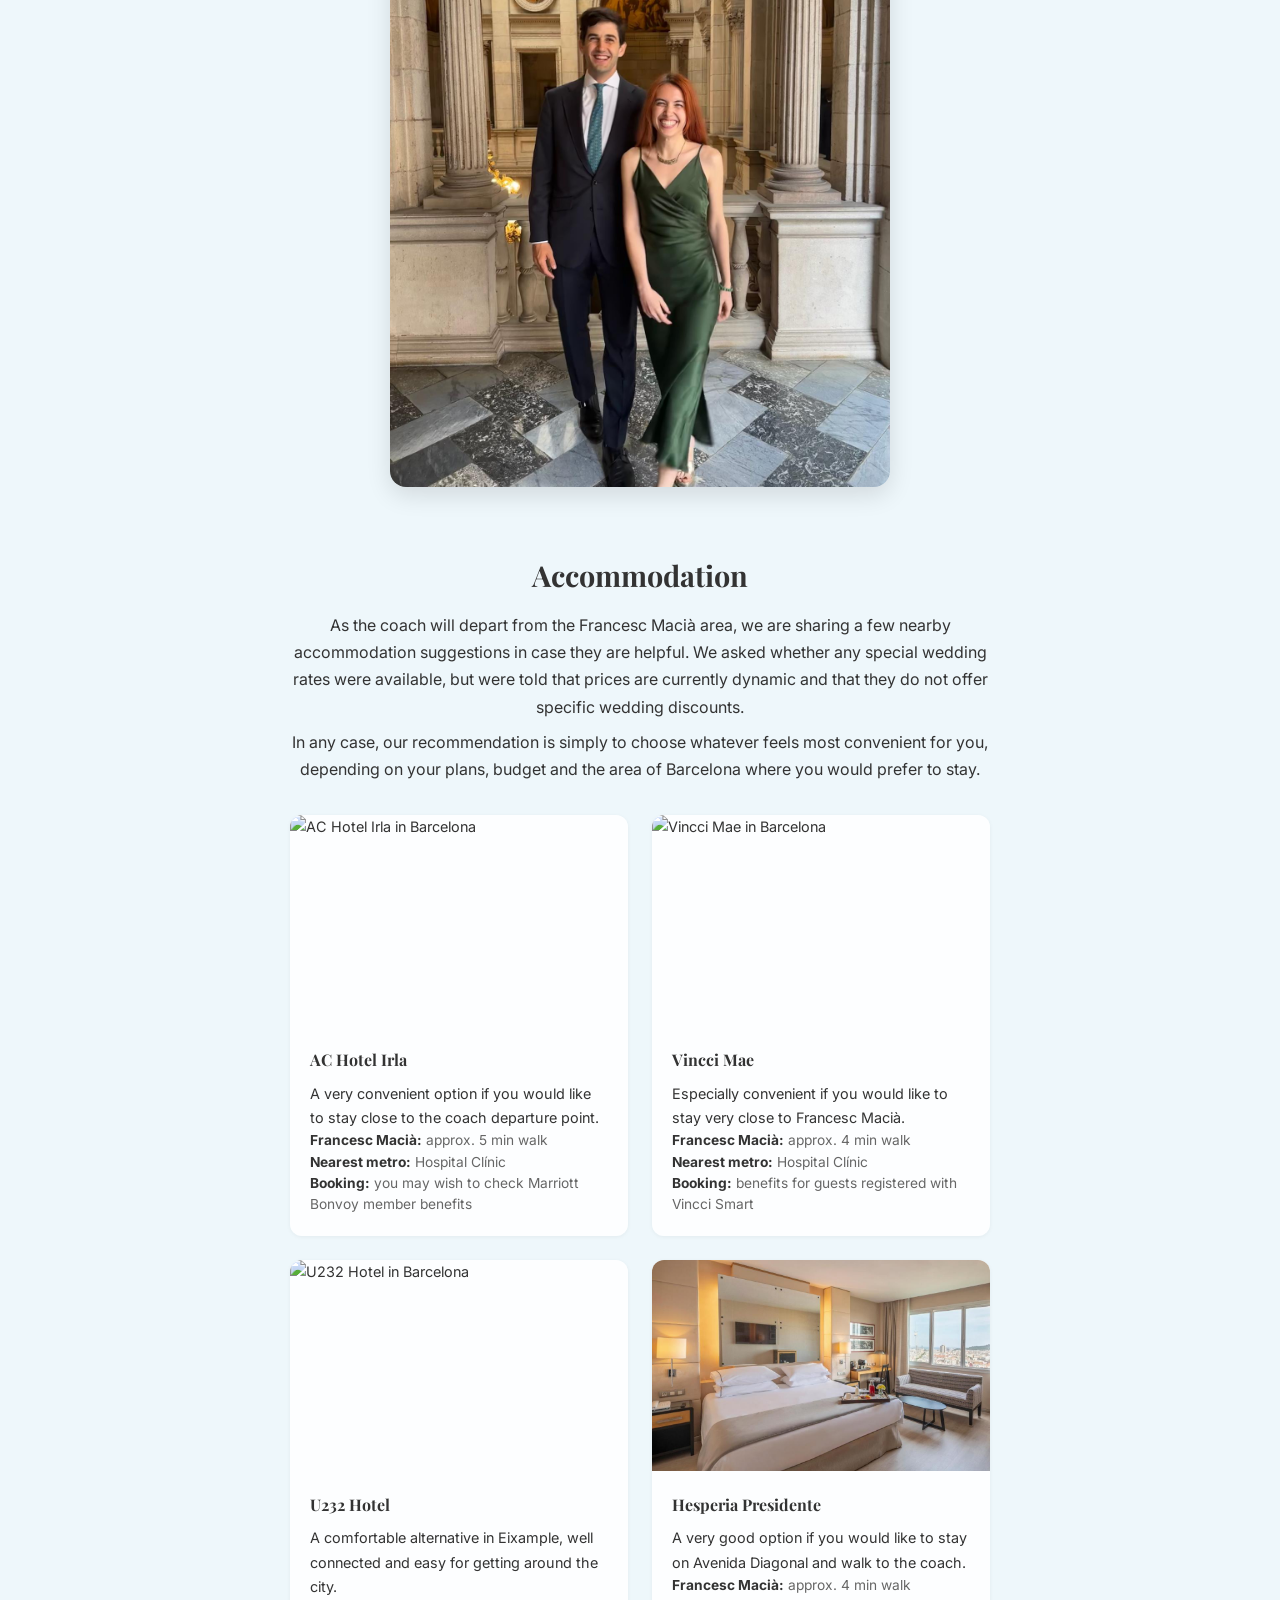
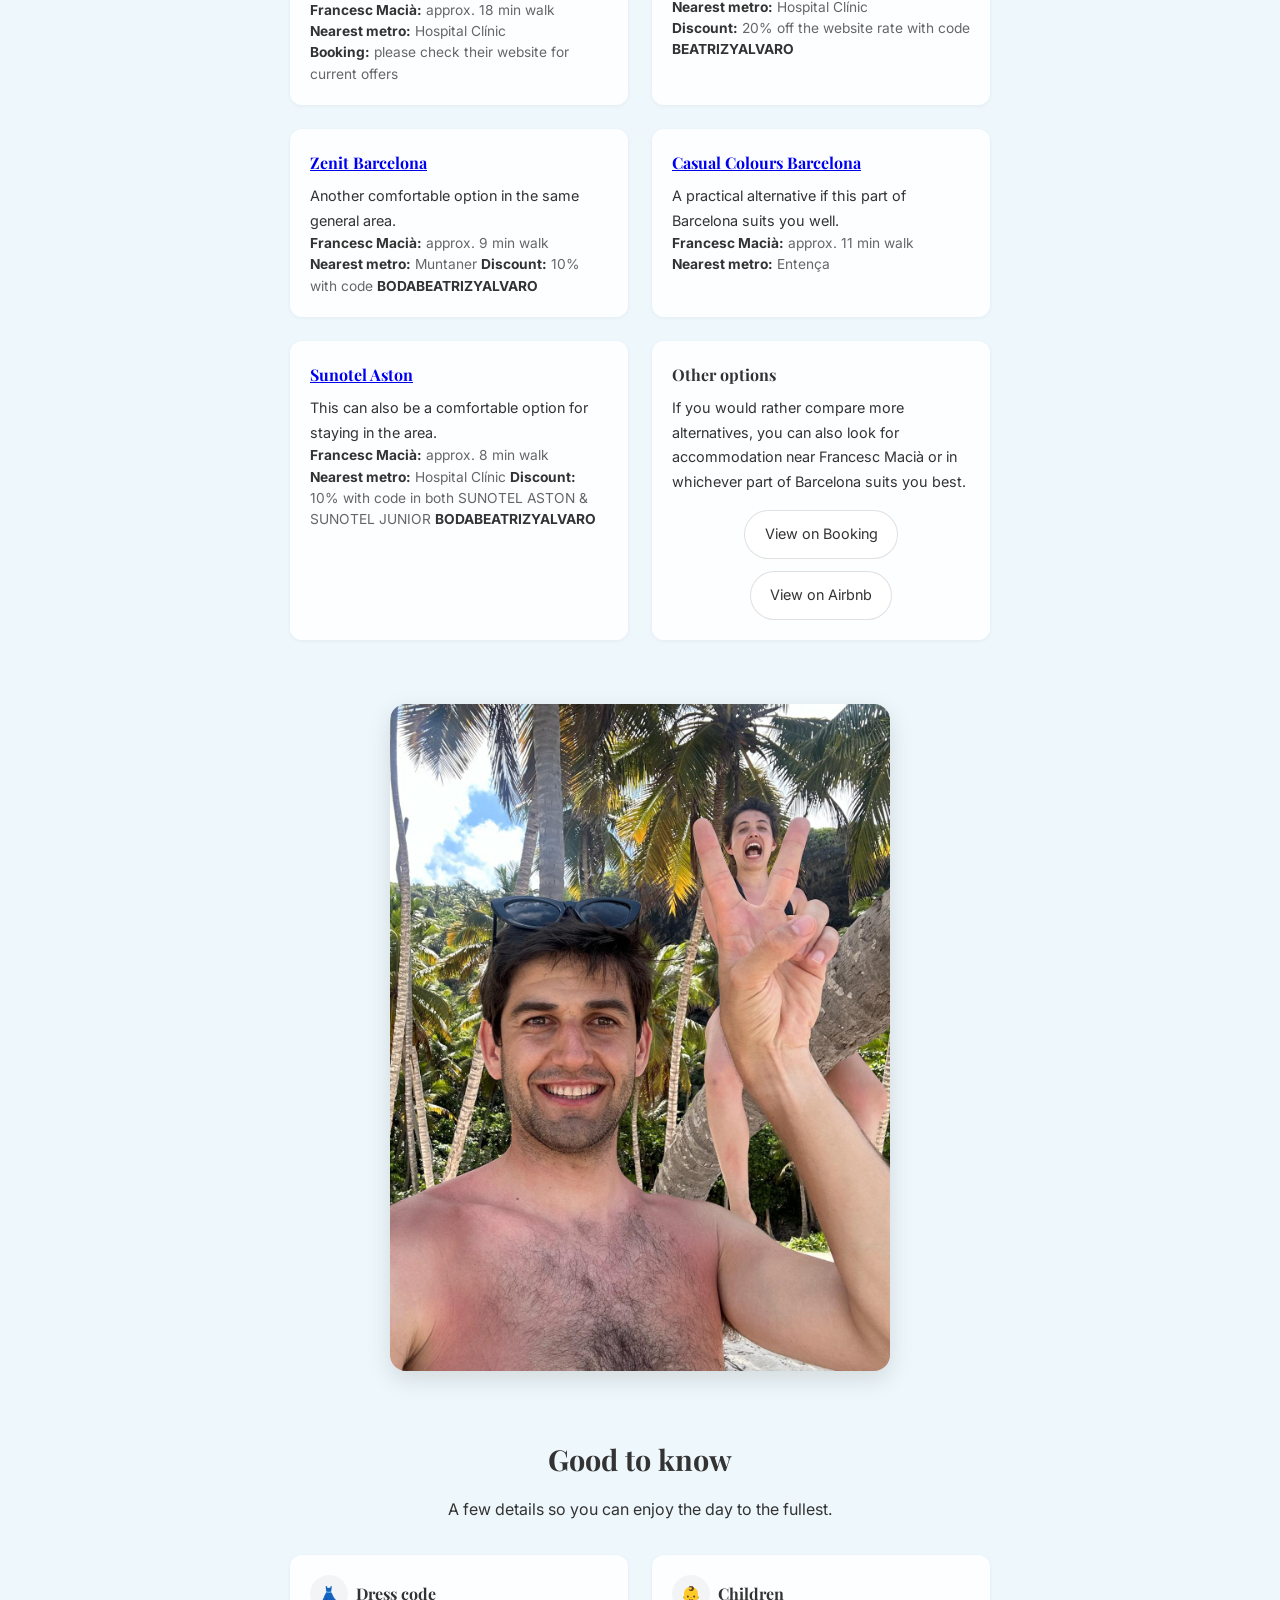
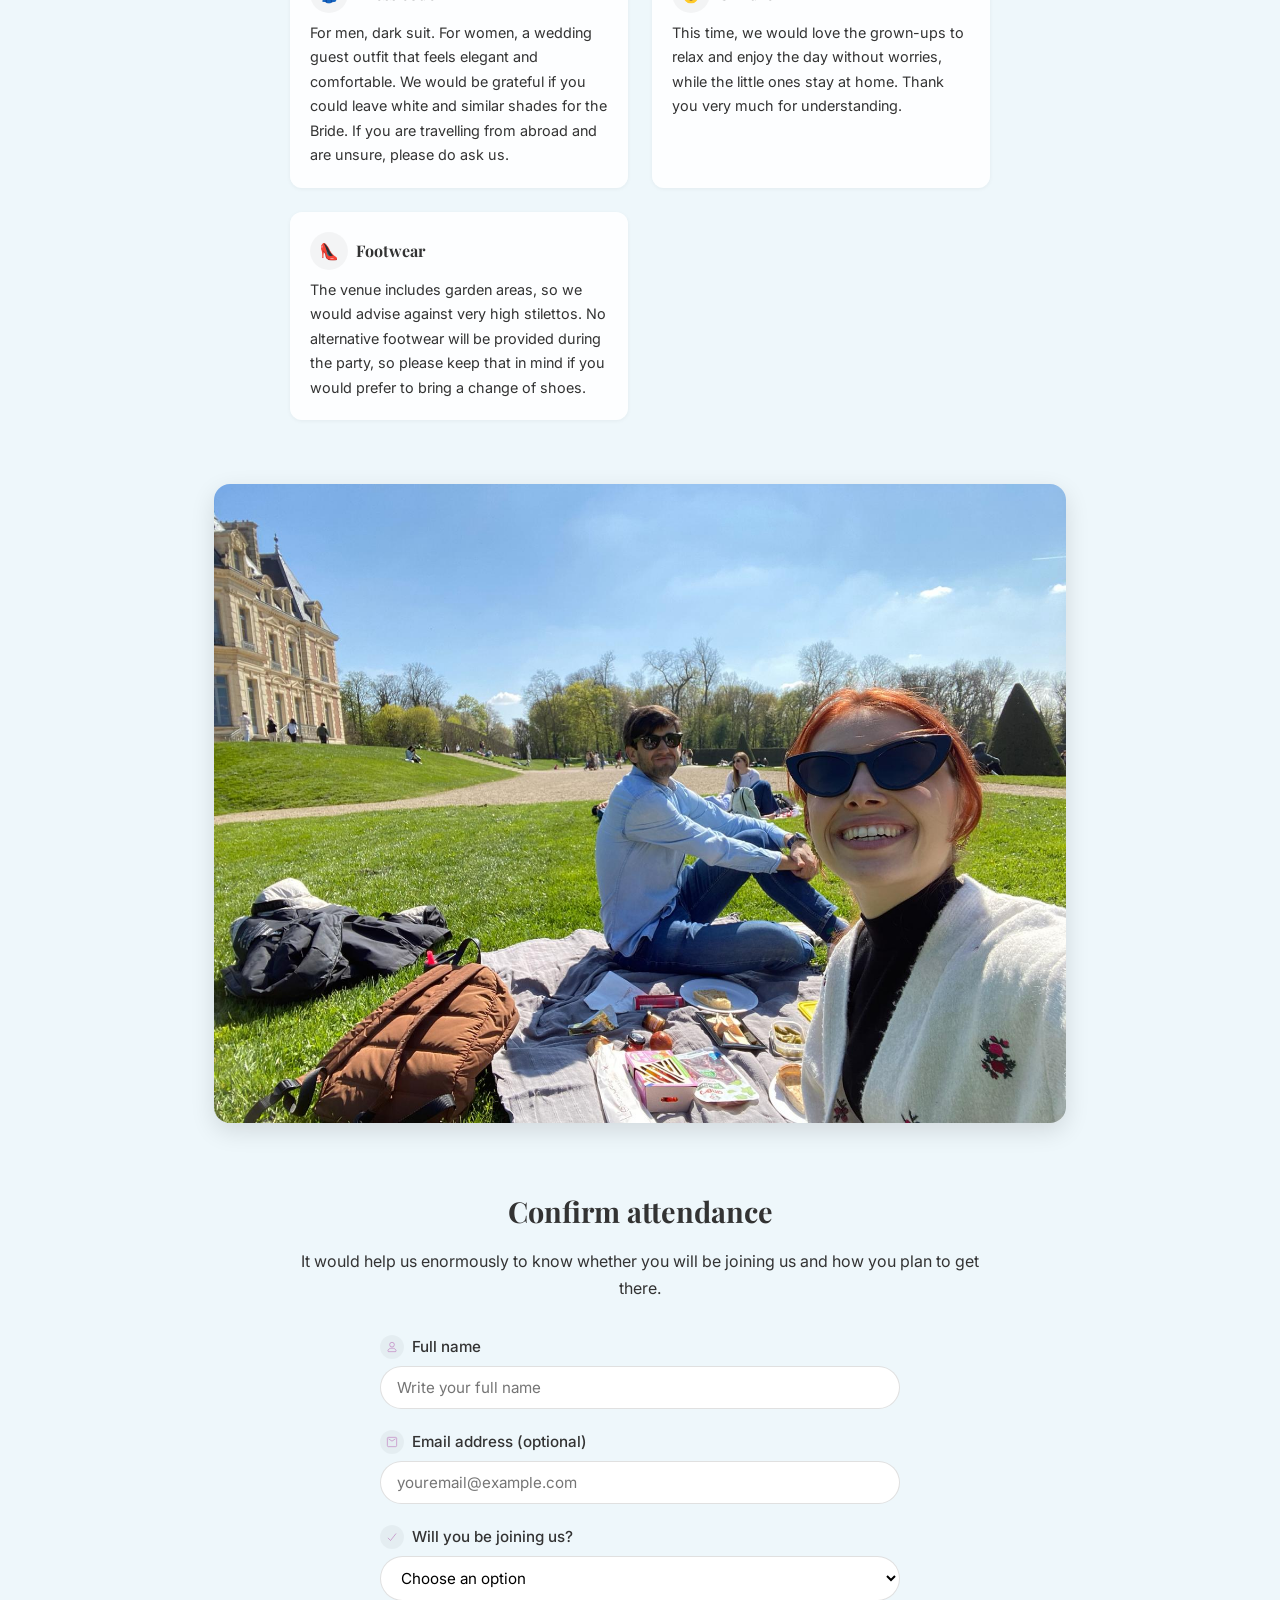
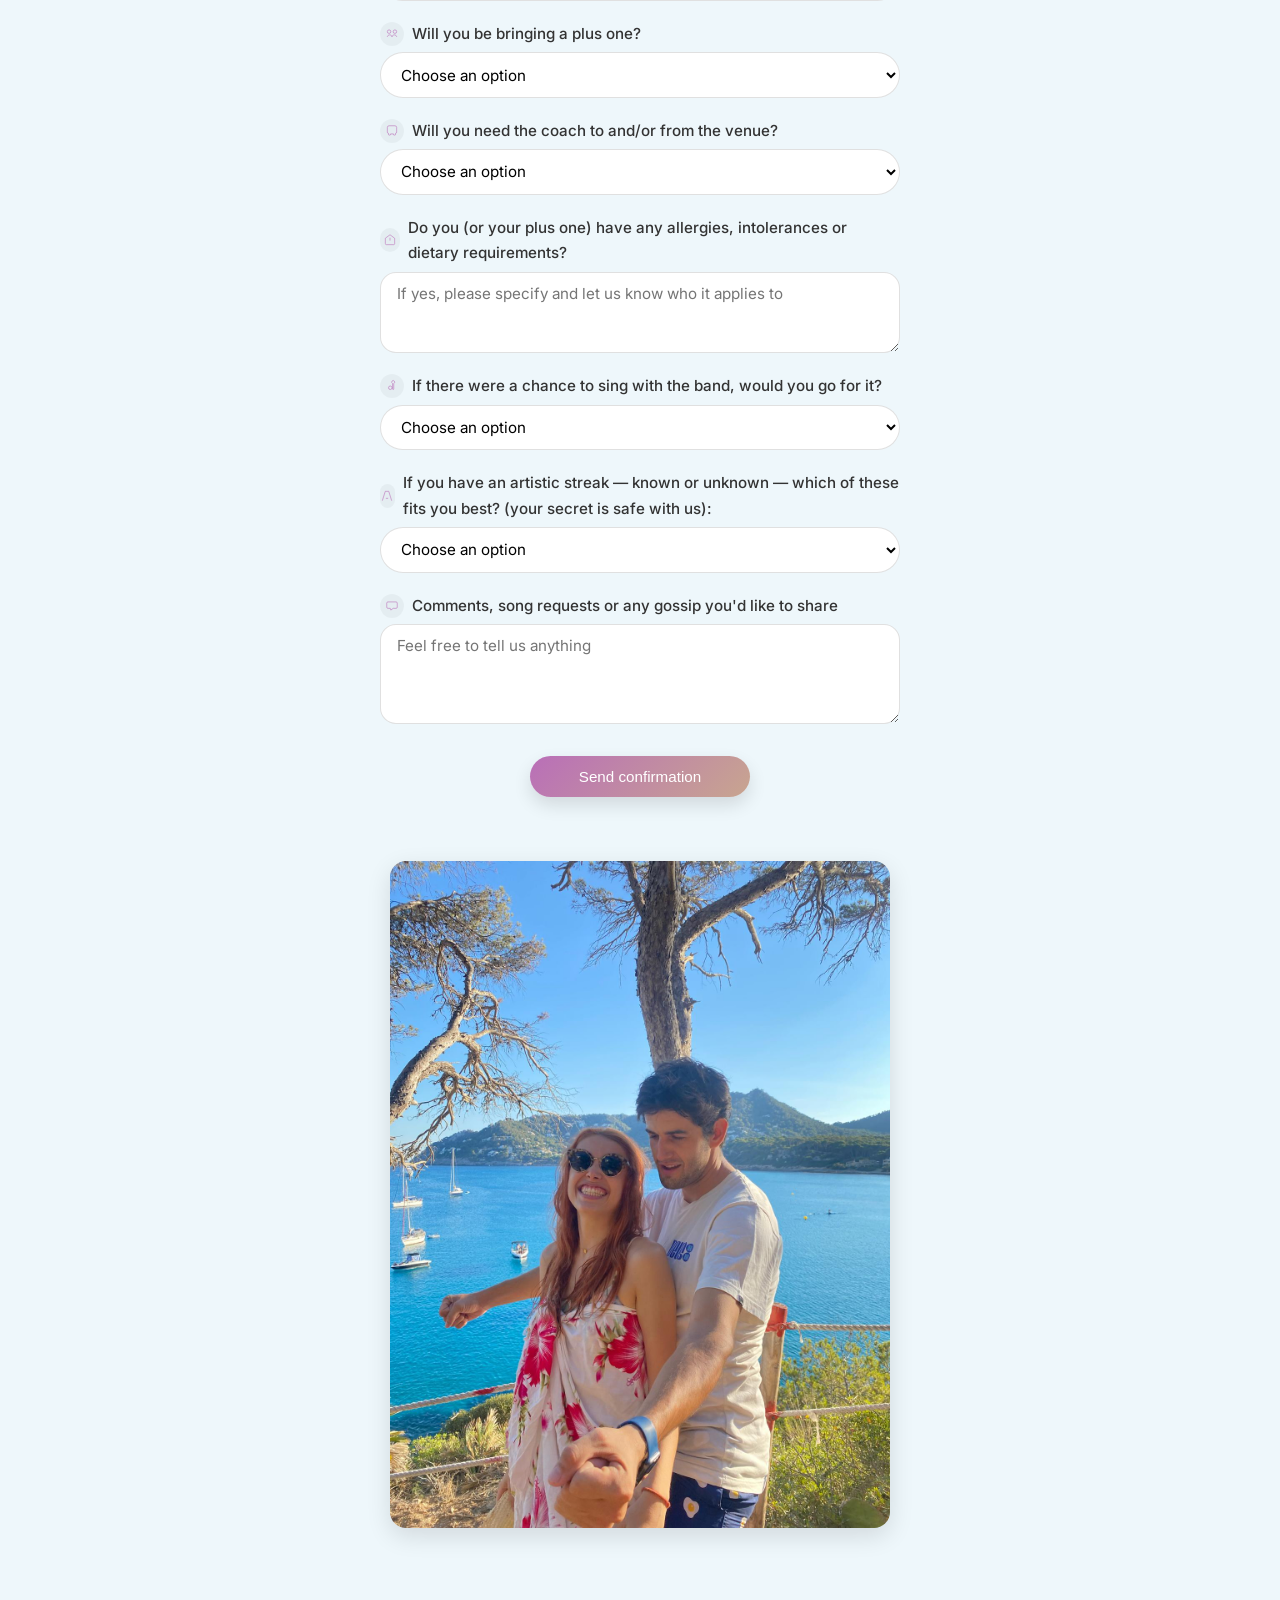
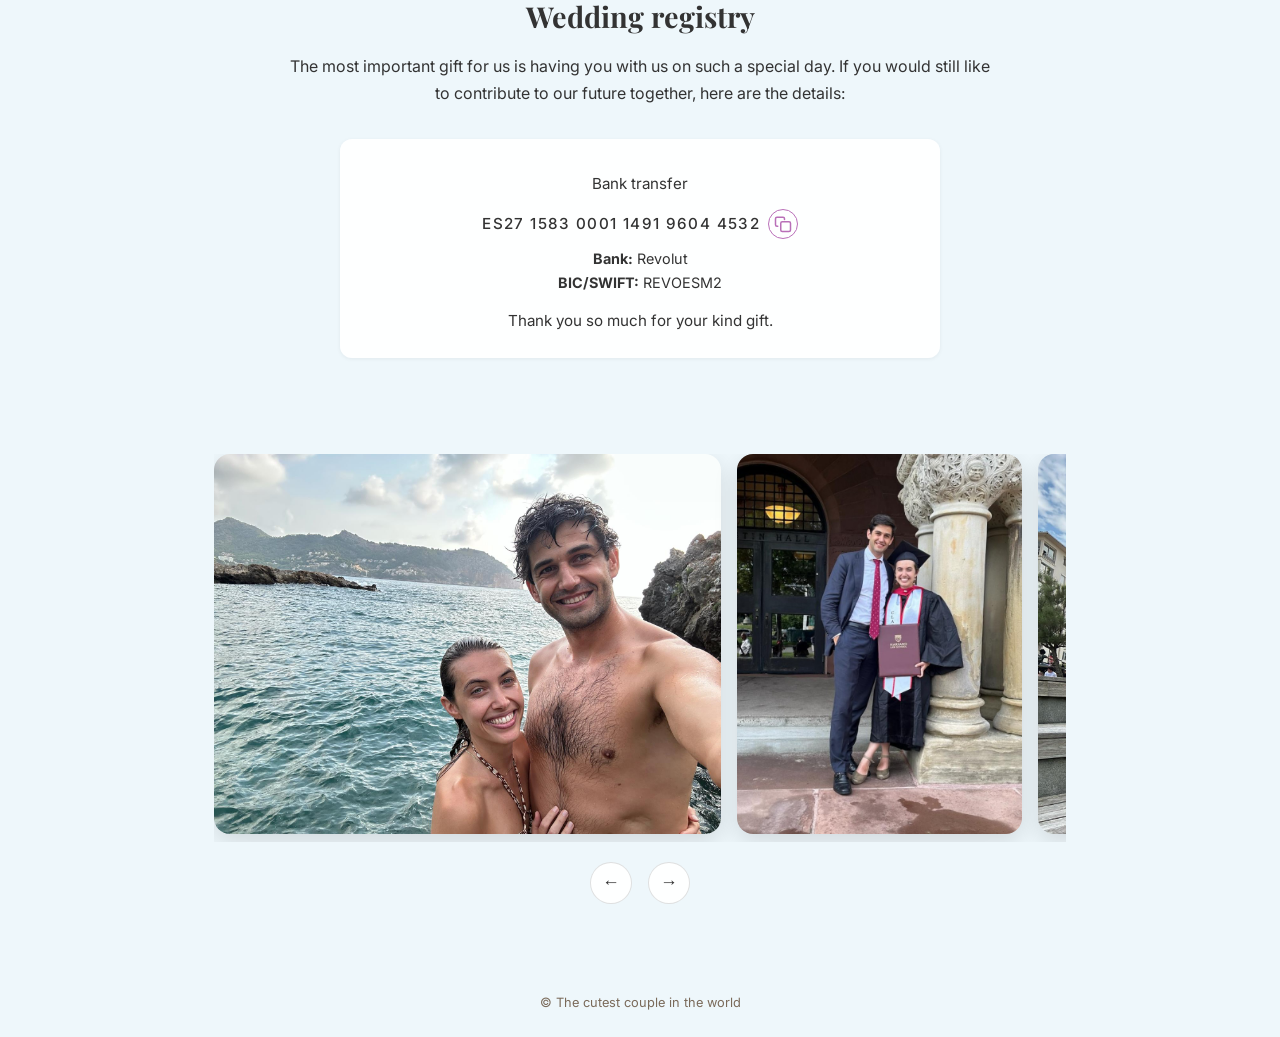
==== commit e6158c1b: "Update index-en.html" ====
--- a/index-en.html
+++ b/index-en.html
@@ -226,7 +226,7 @@
           <p class="hotel-meta">
             <strong>Francesc Macià:</strong> approx. 4 min walk<br>
             <strong>Nearest metro:</strong> Hospital Clínic<br>
-            <strong>Descuento:</strong> 20% sobre la tarifa web con el código <strong>BEATRIZYALVARO</strong>
+            <strong>Discount:</strong> 20% off the website rate with code <strong>BEATRIZYALVARO</strong>
           </p>
         </div>
       </div>
@@ -237,7 +237,7 @@
         <p class="hotel-meta">
           <strong>Francesc Macià:</strong> approx. 9 min walk<br>
           <strong>Nearest metro:</strong> Muntaner
-          <strong>Descuento:</strong> 10% con el código <strong>BODABEATRIZYALVARO</strong>
+          <strong>Discount:</strong> 10% with code <strong>BODABEATRIZYALVARO</strong>
         </p>
       </div>
 
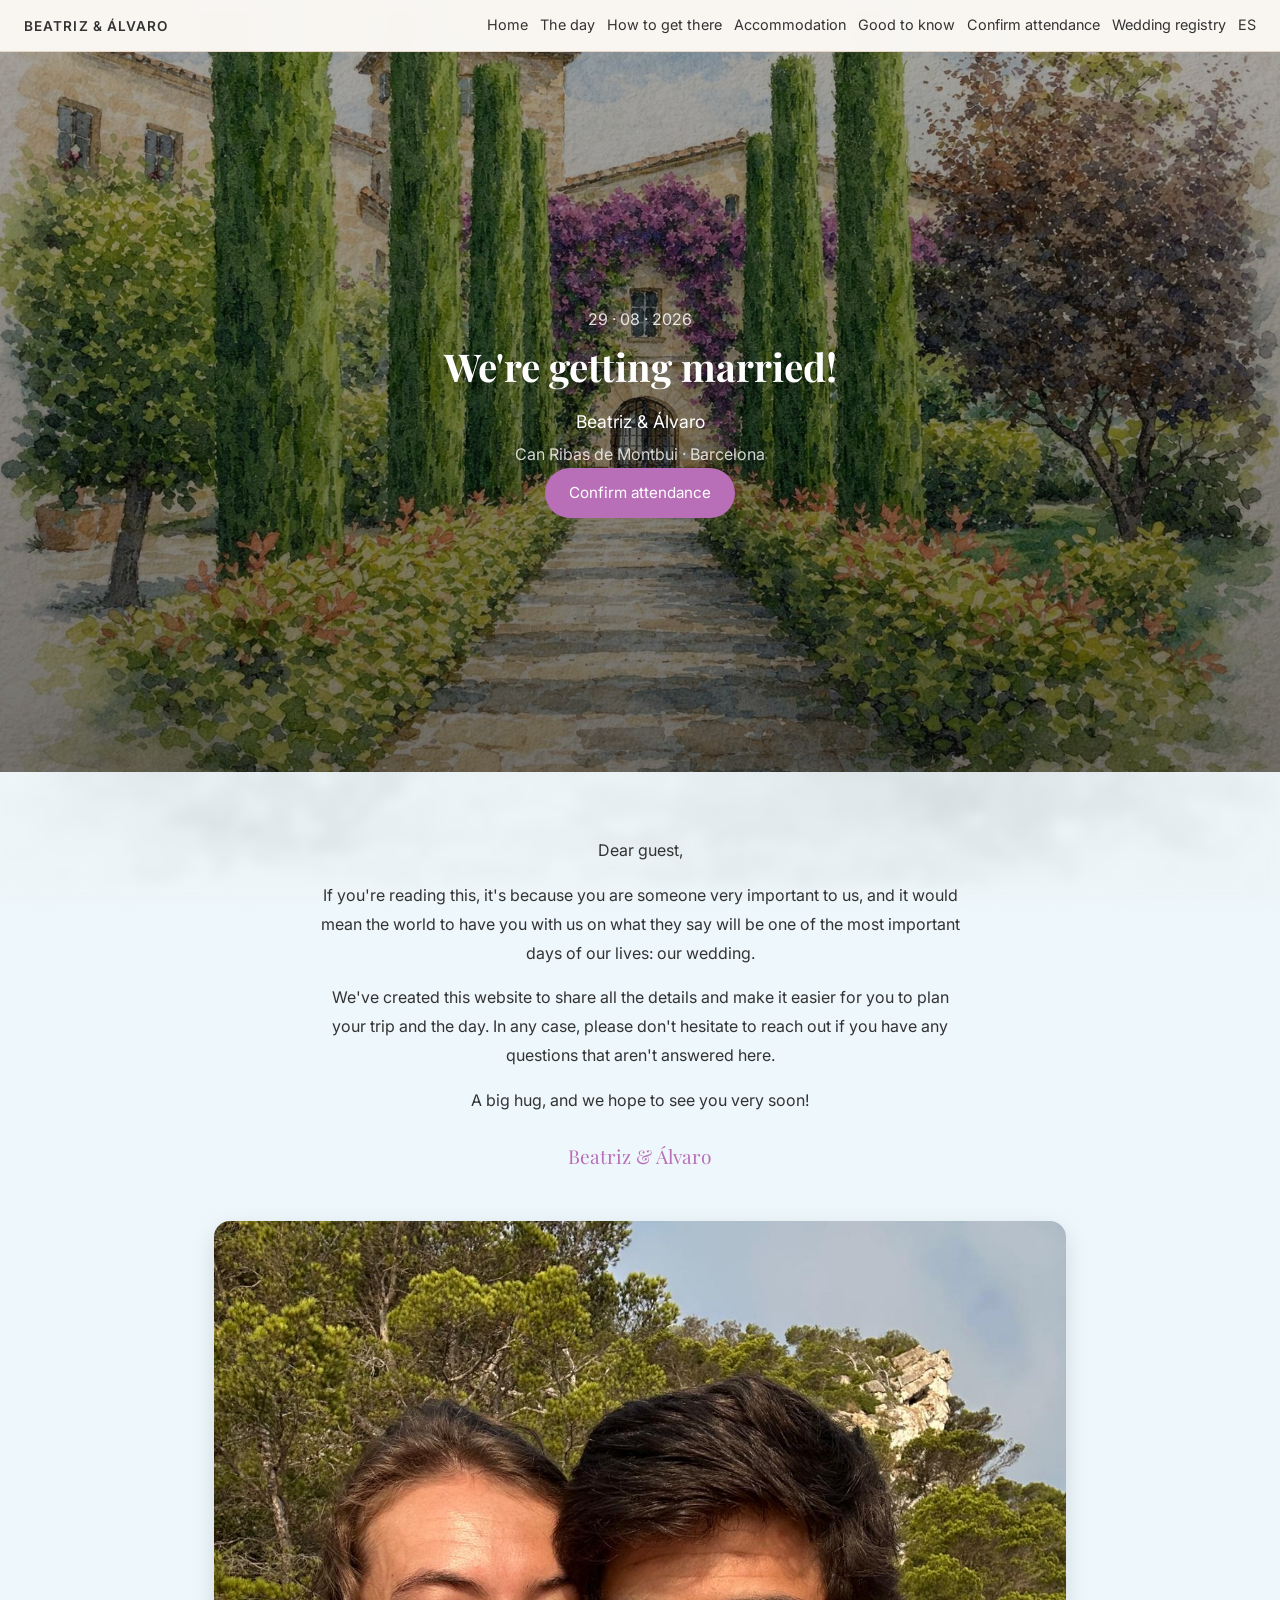
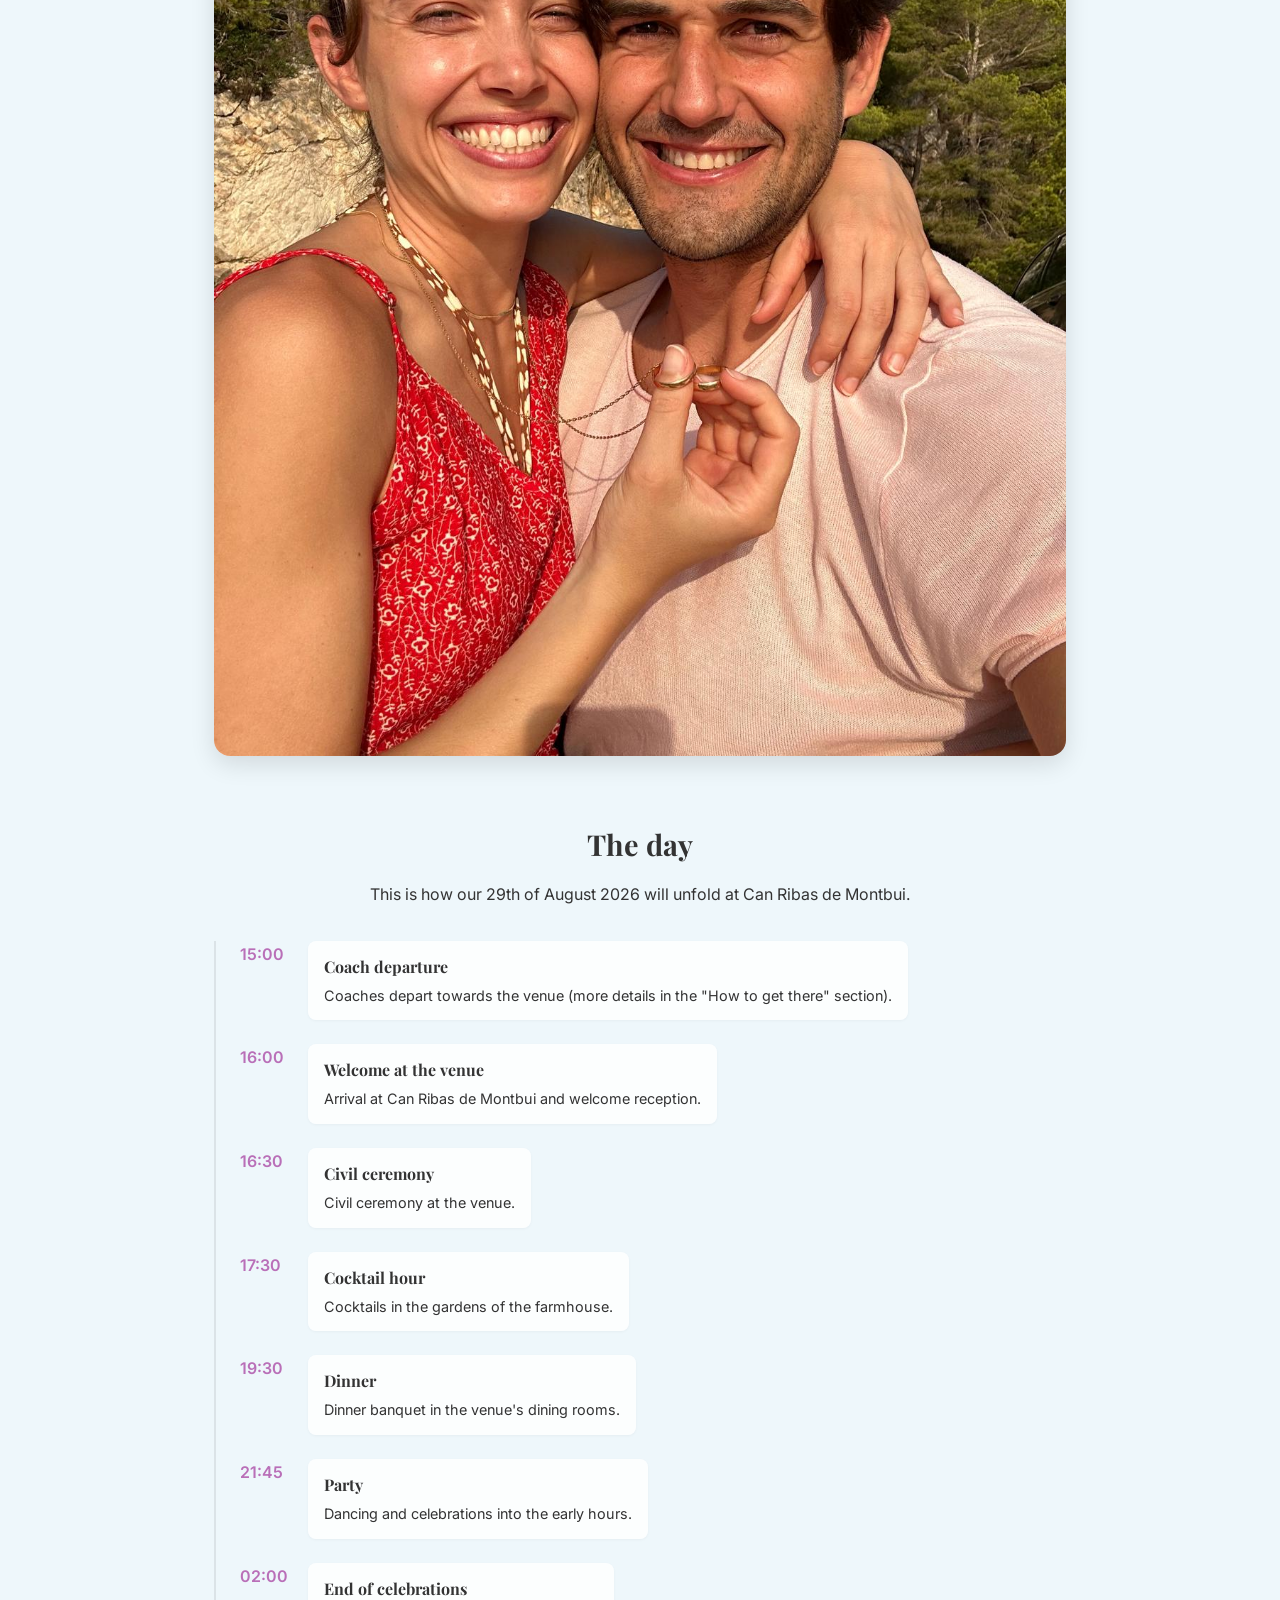
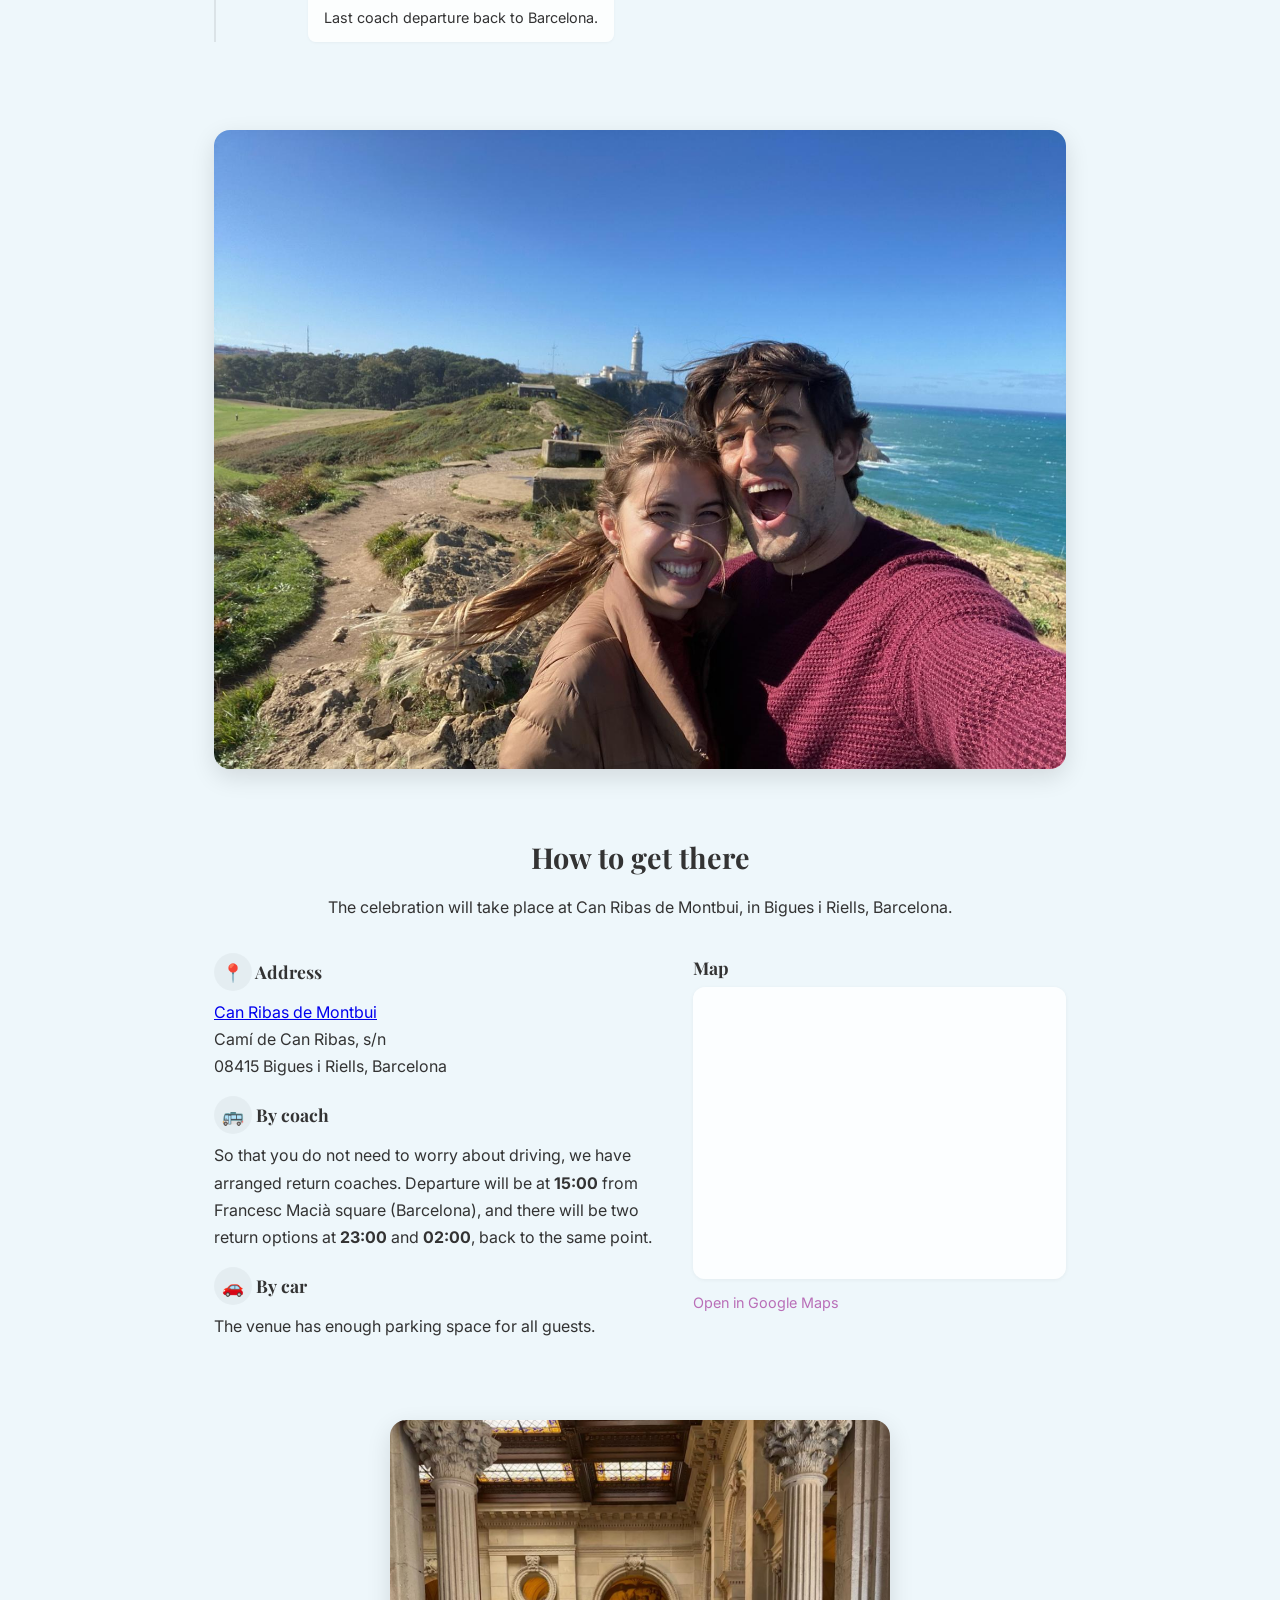
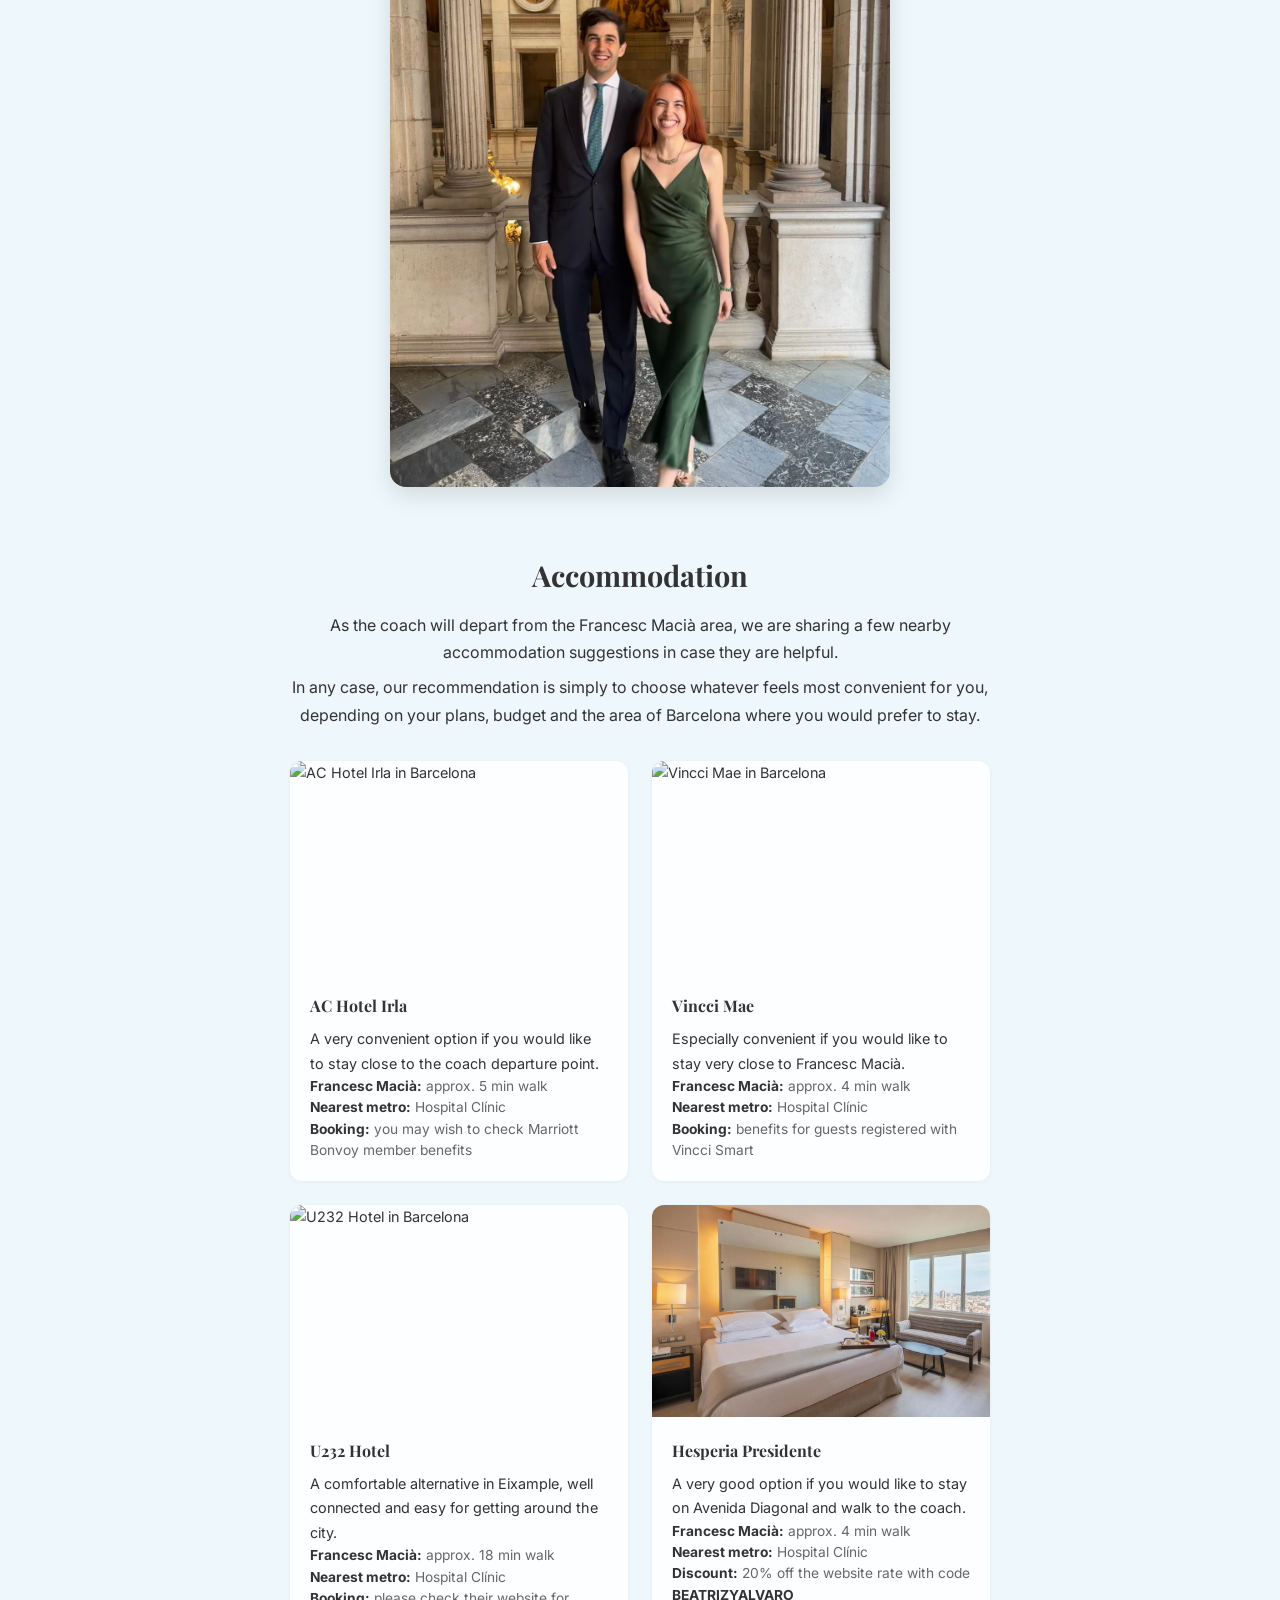
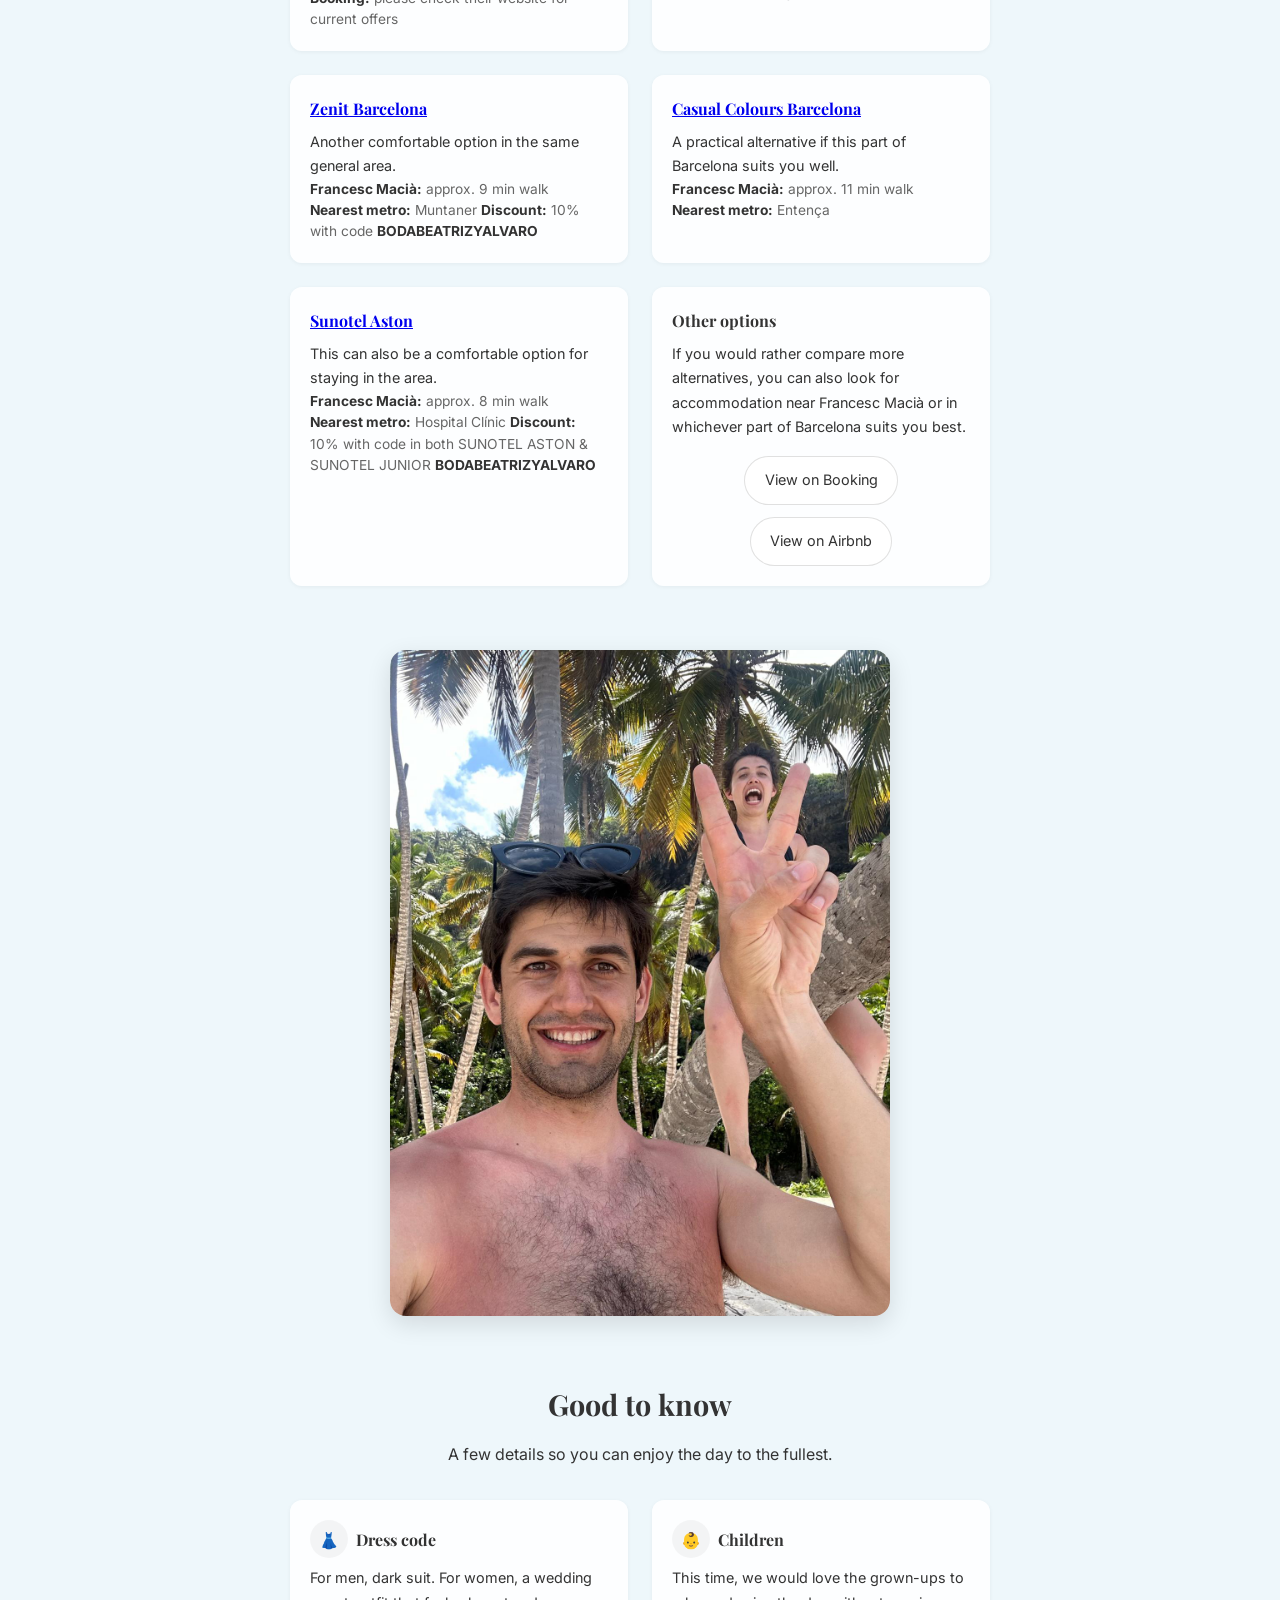
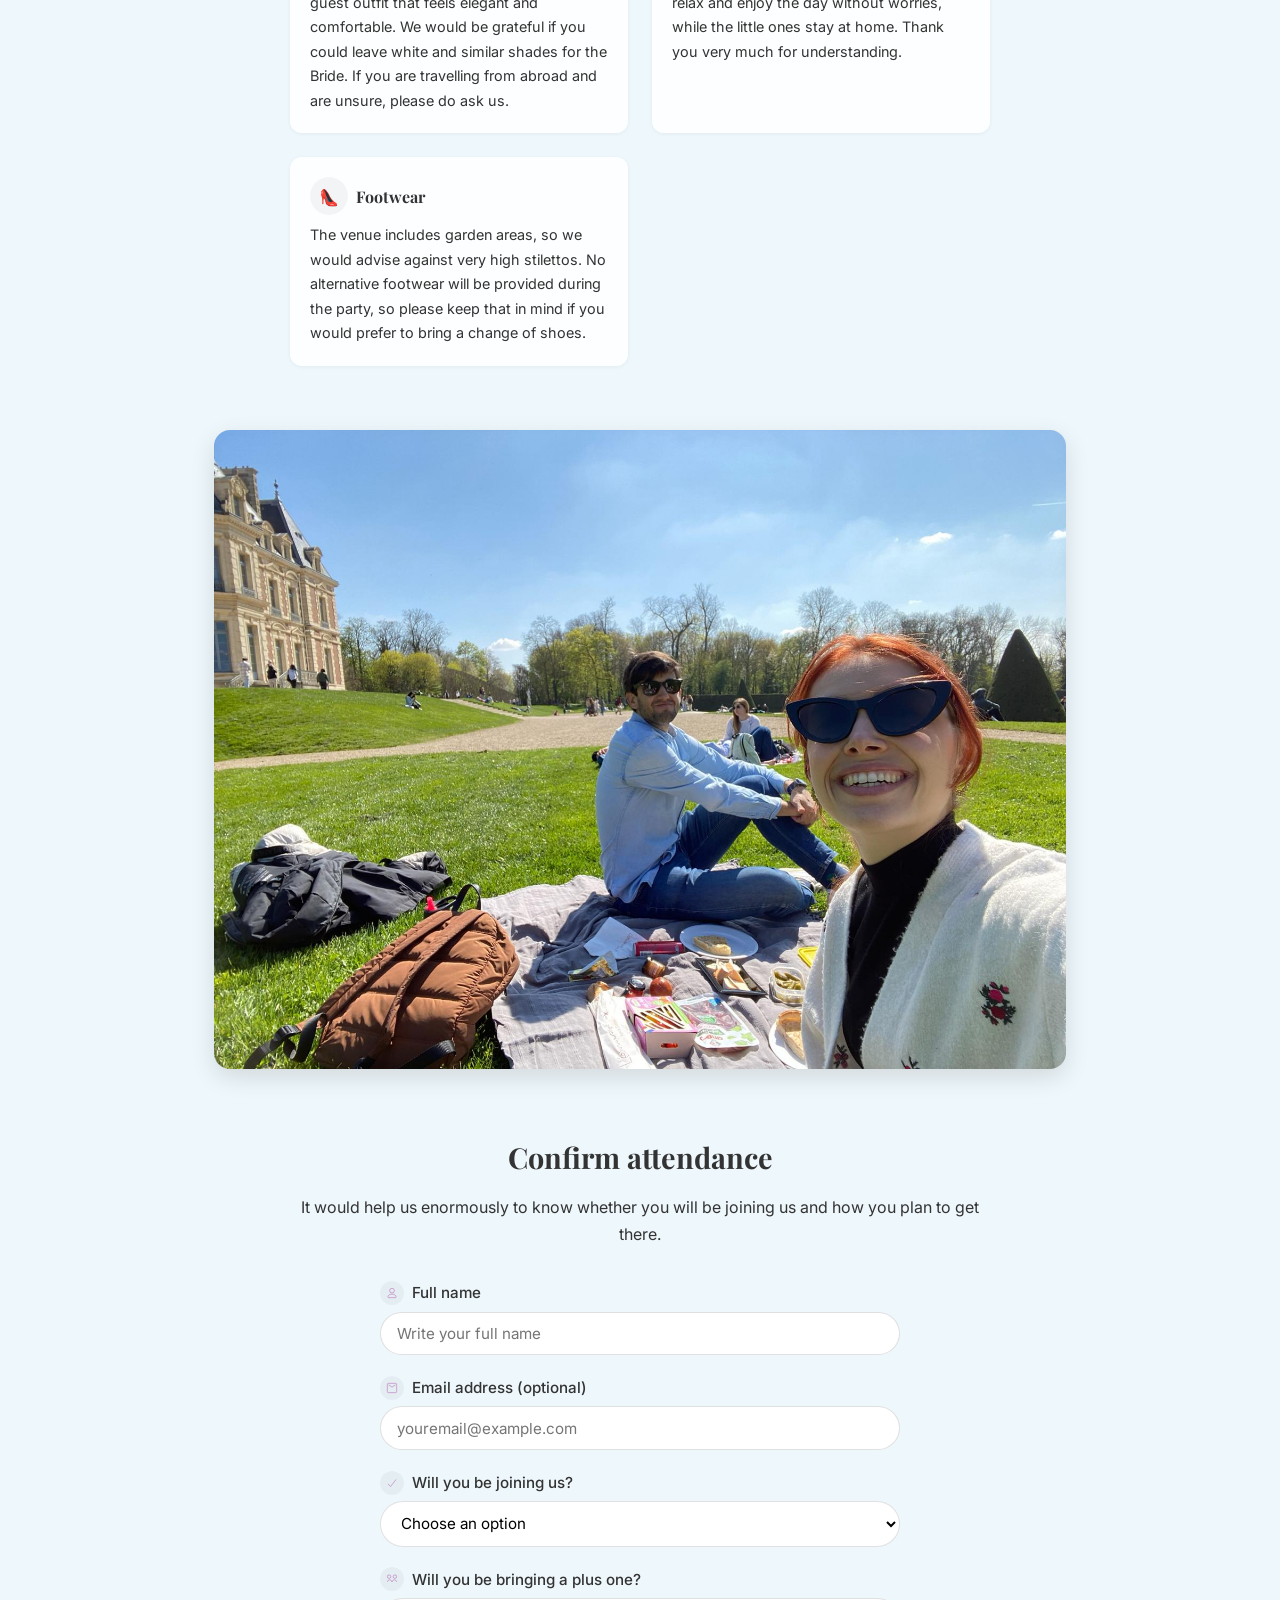
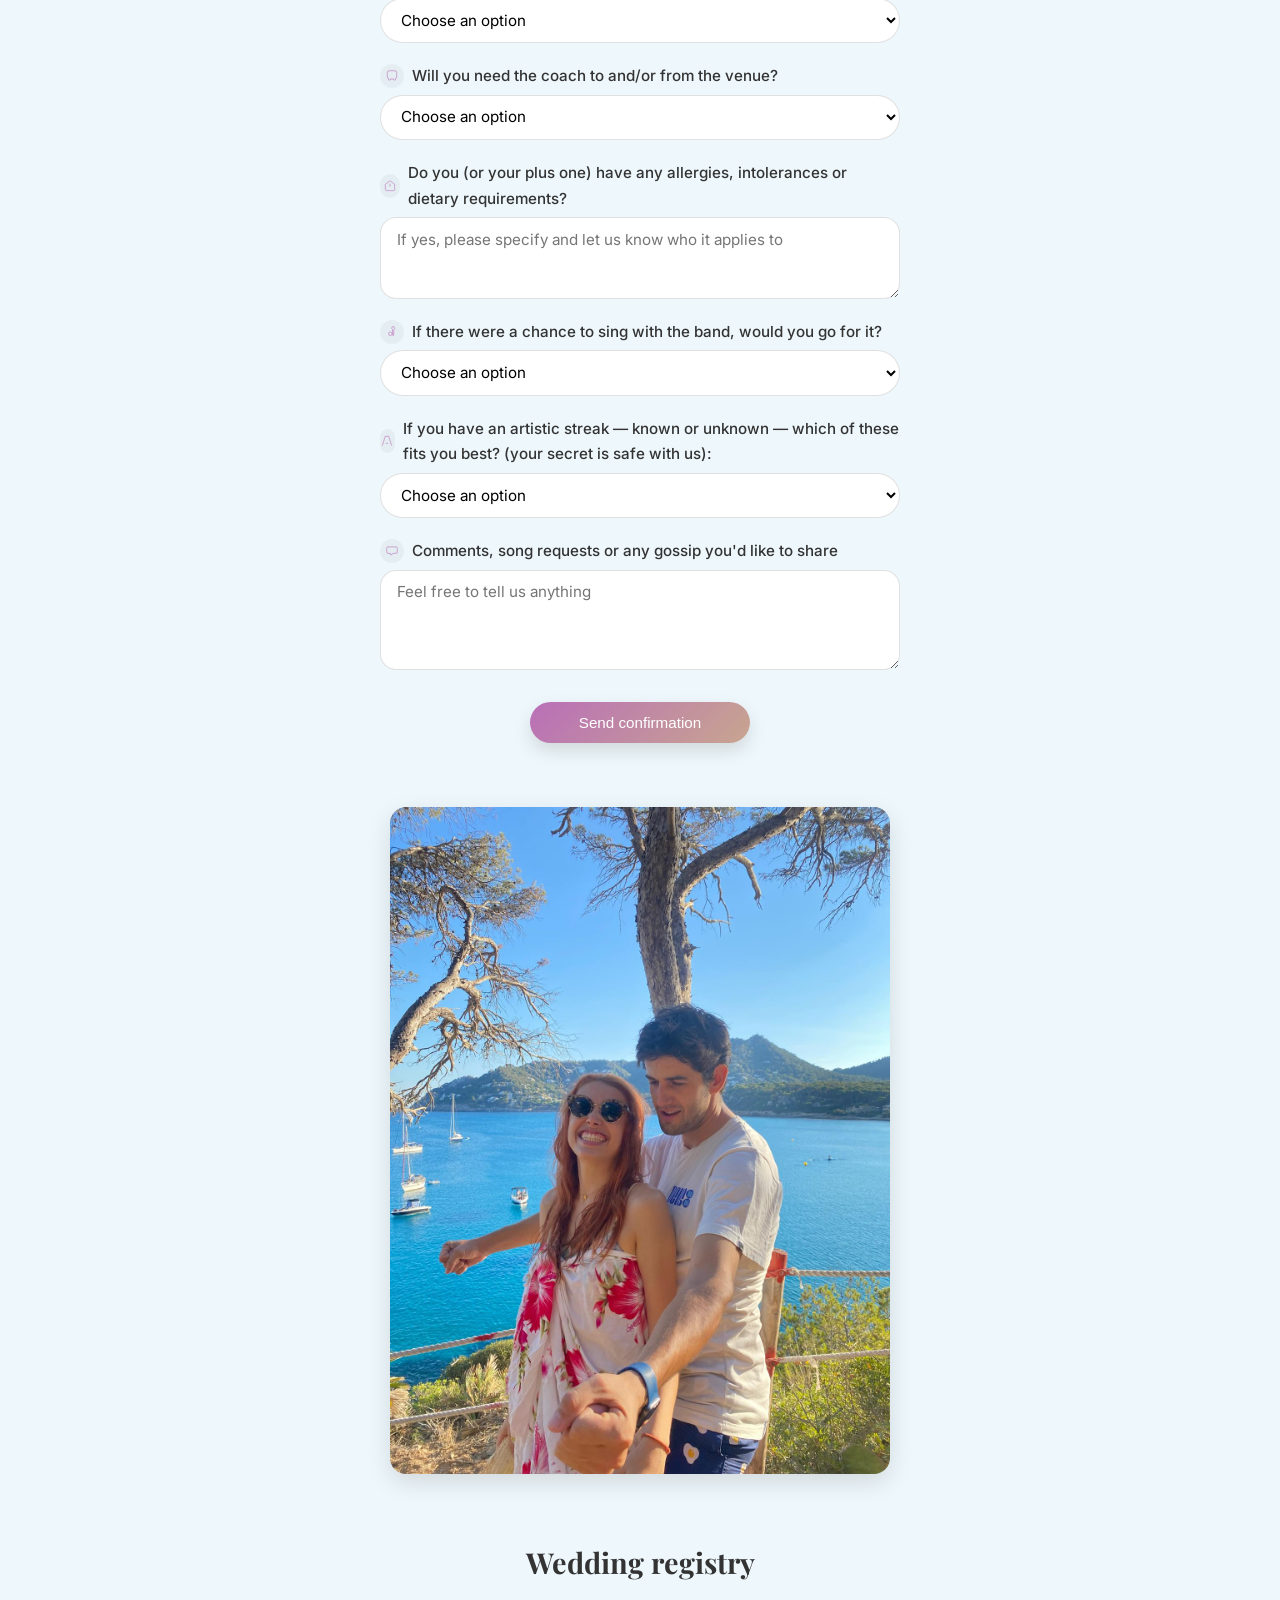
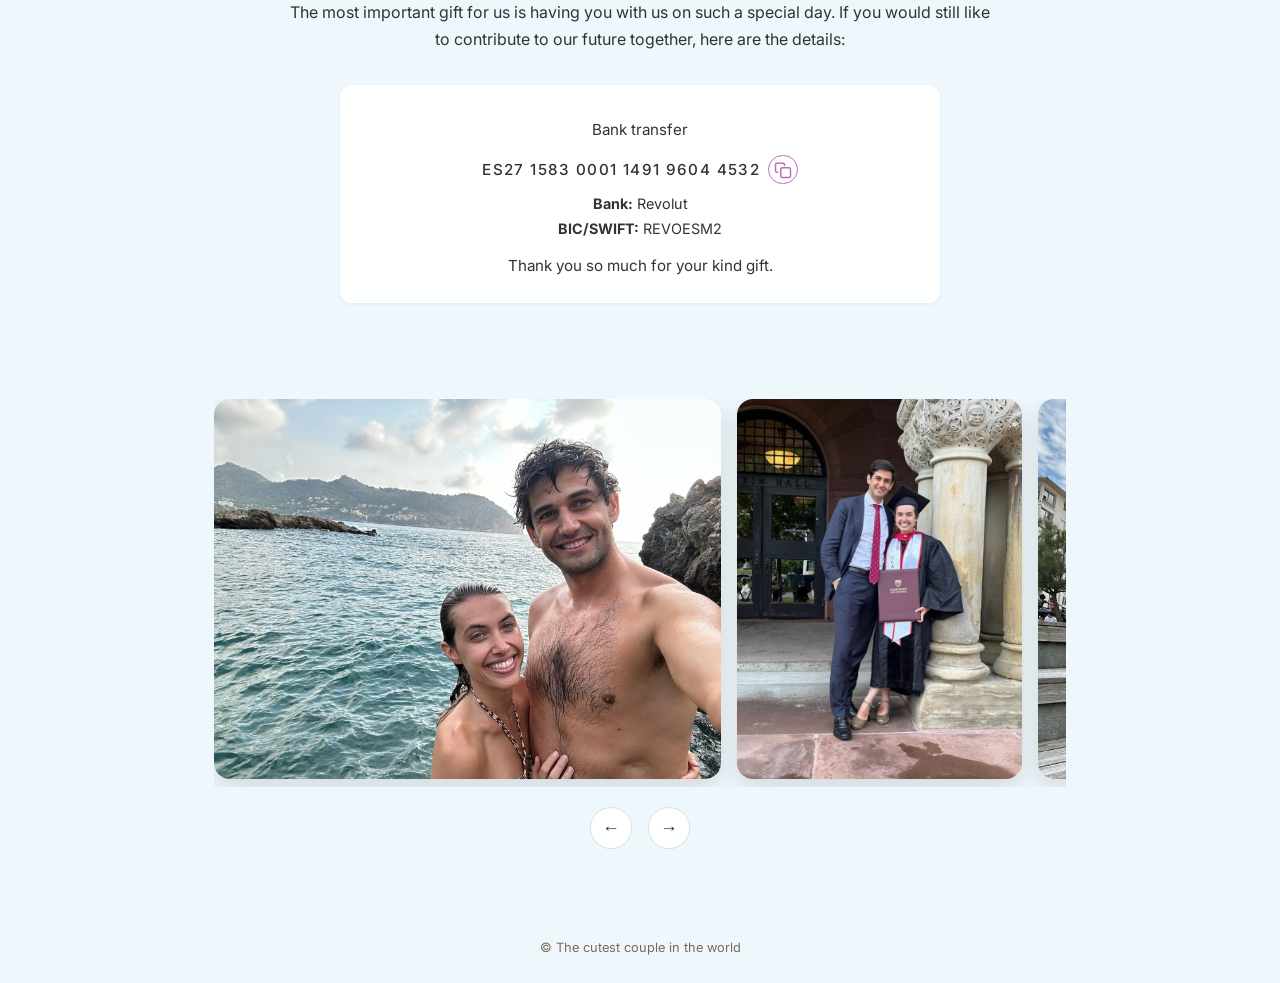
==== commit 3173c0b1: "Update index-en.html" ====
--- a/index-en.html
+++ b/index-en.html
@@ -169,9 +169,7 @@
     <h2>Accommodation</h2>
     <p>
       As the coach will depart from the Francesc Macià area, we are sharing a few nearby
-      accommodation suggestions in case they are helpful. We asked whether any special wedding
-      rates were available, but were told that prices are currently dynamic and that they do not
-      offer specific wedding discounts.
+      accommodation suggestions in case they are helpful.
     </p>
     <p>
       In any case, our recommendation is simply to choose whatever feels most convenient for you,
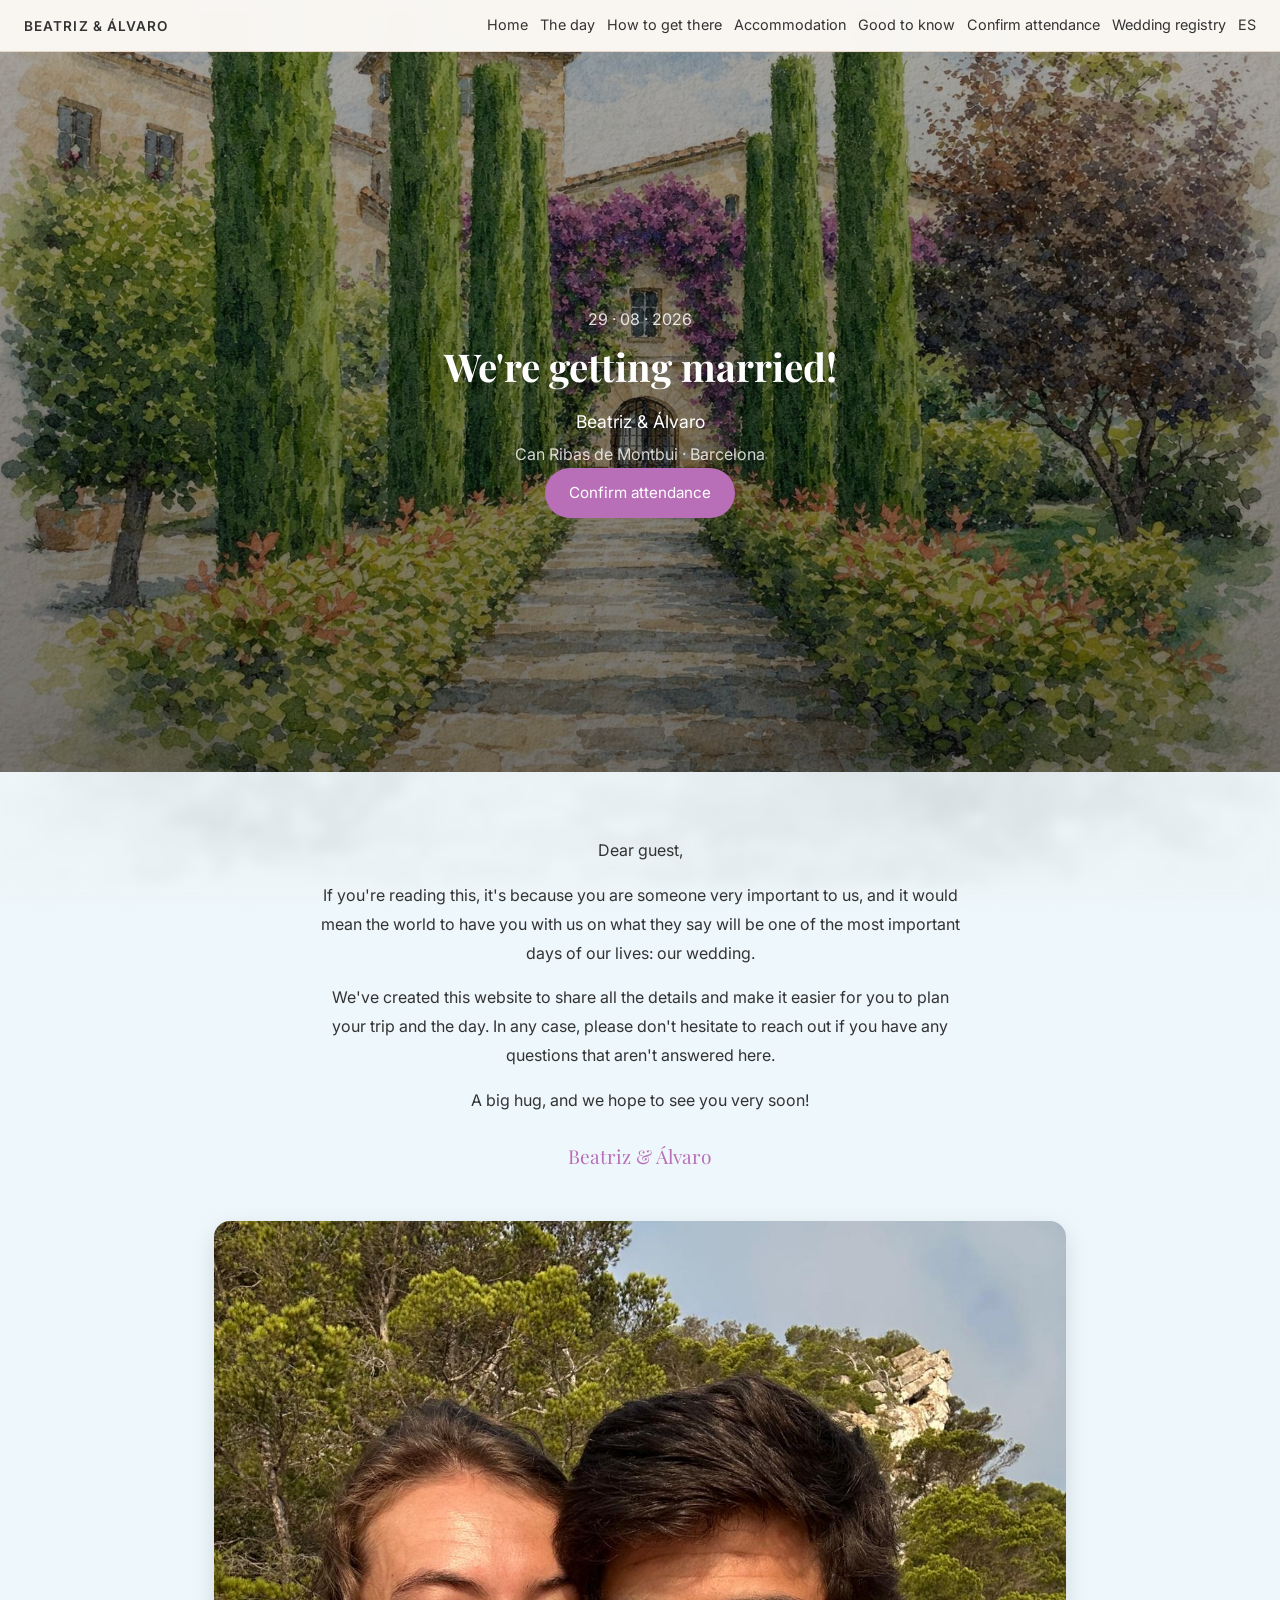
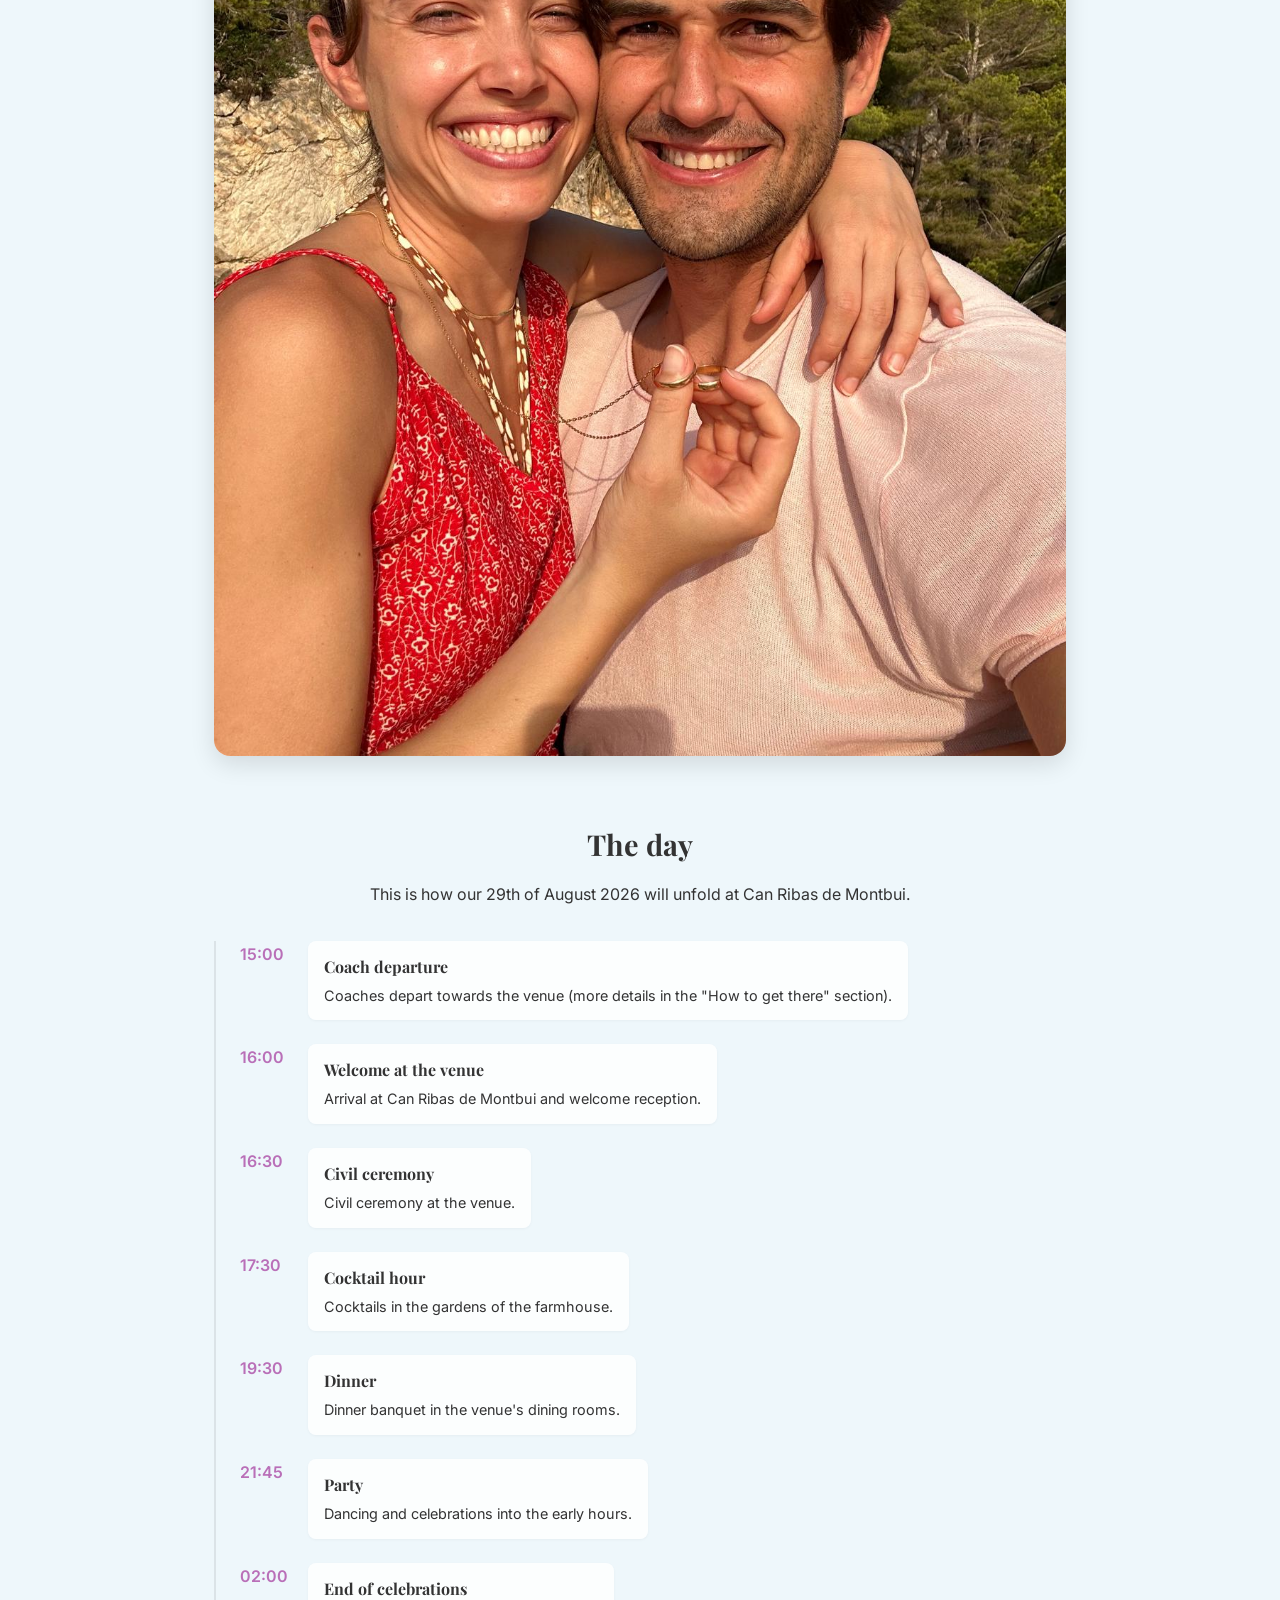
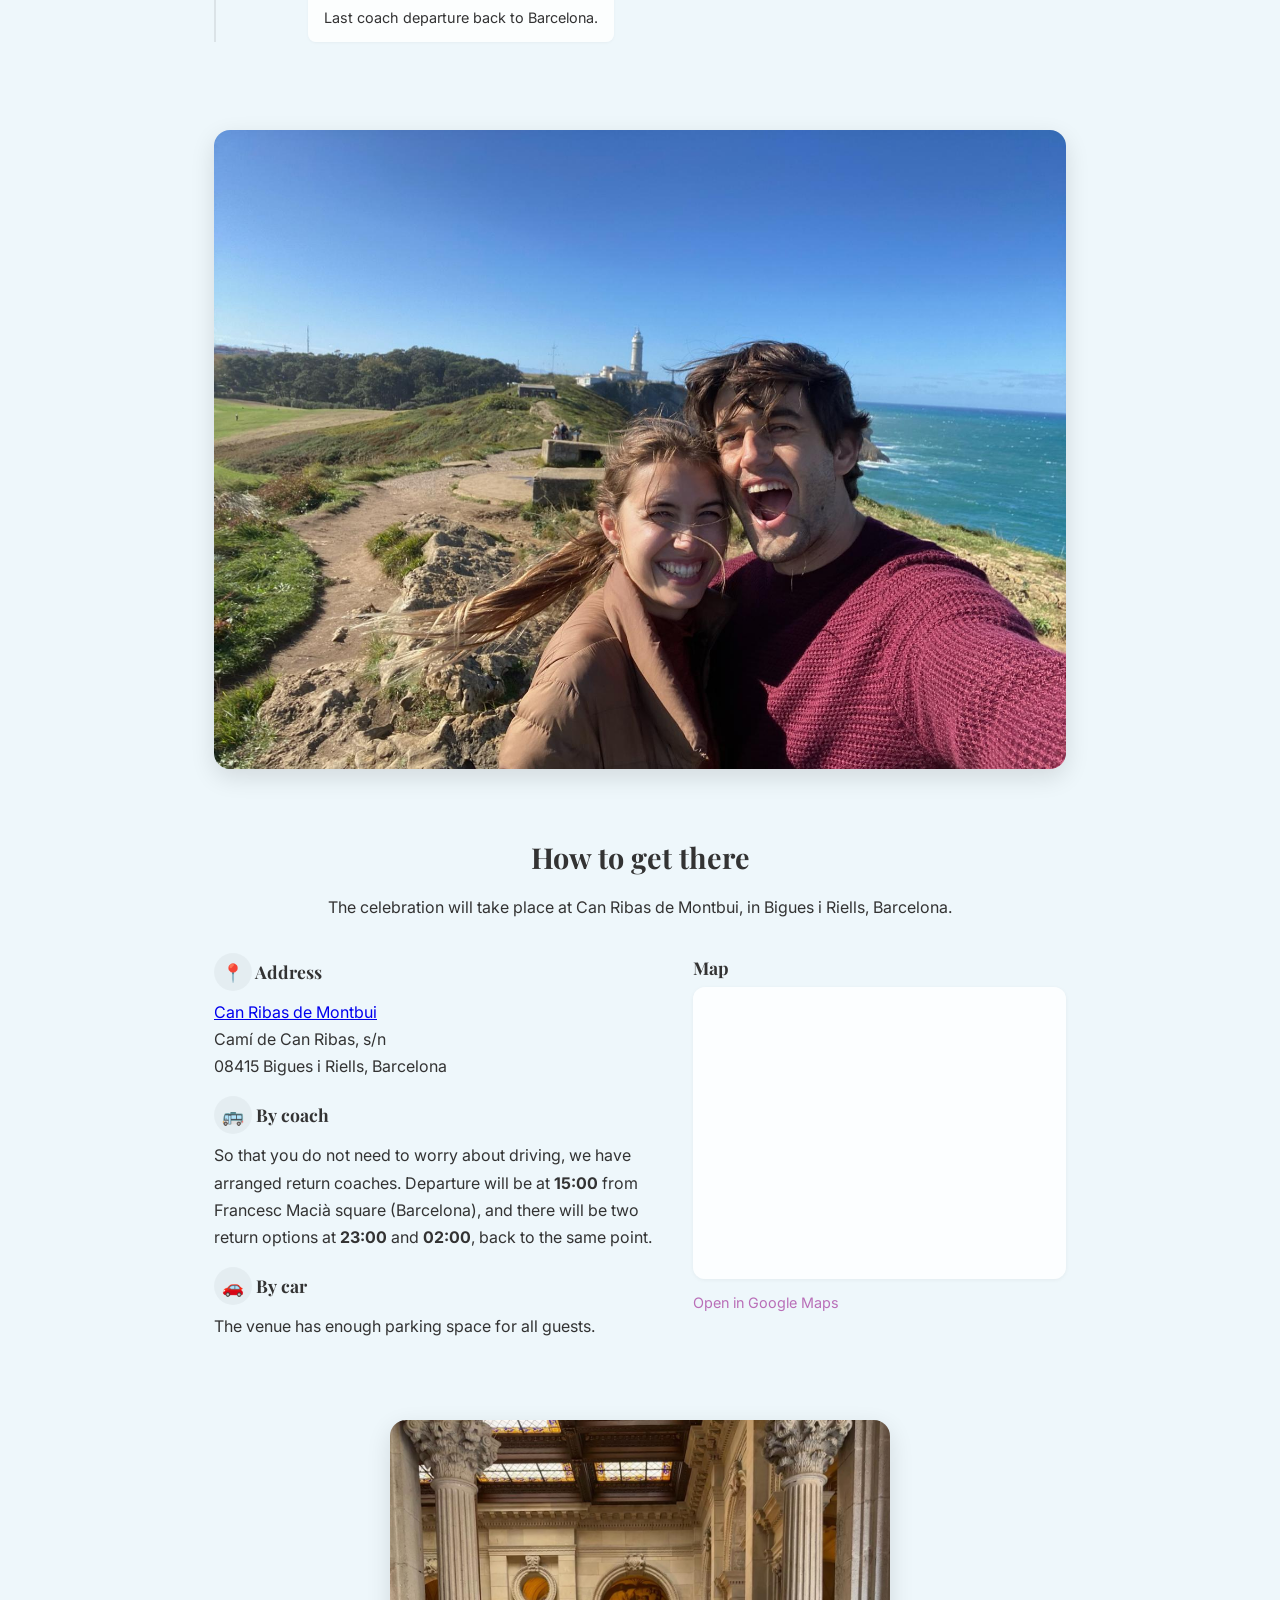
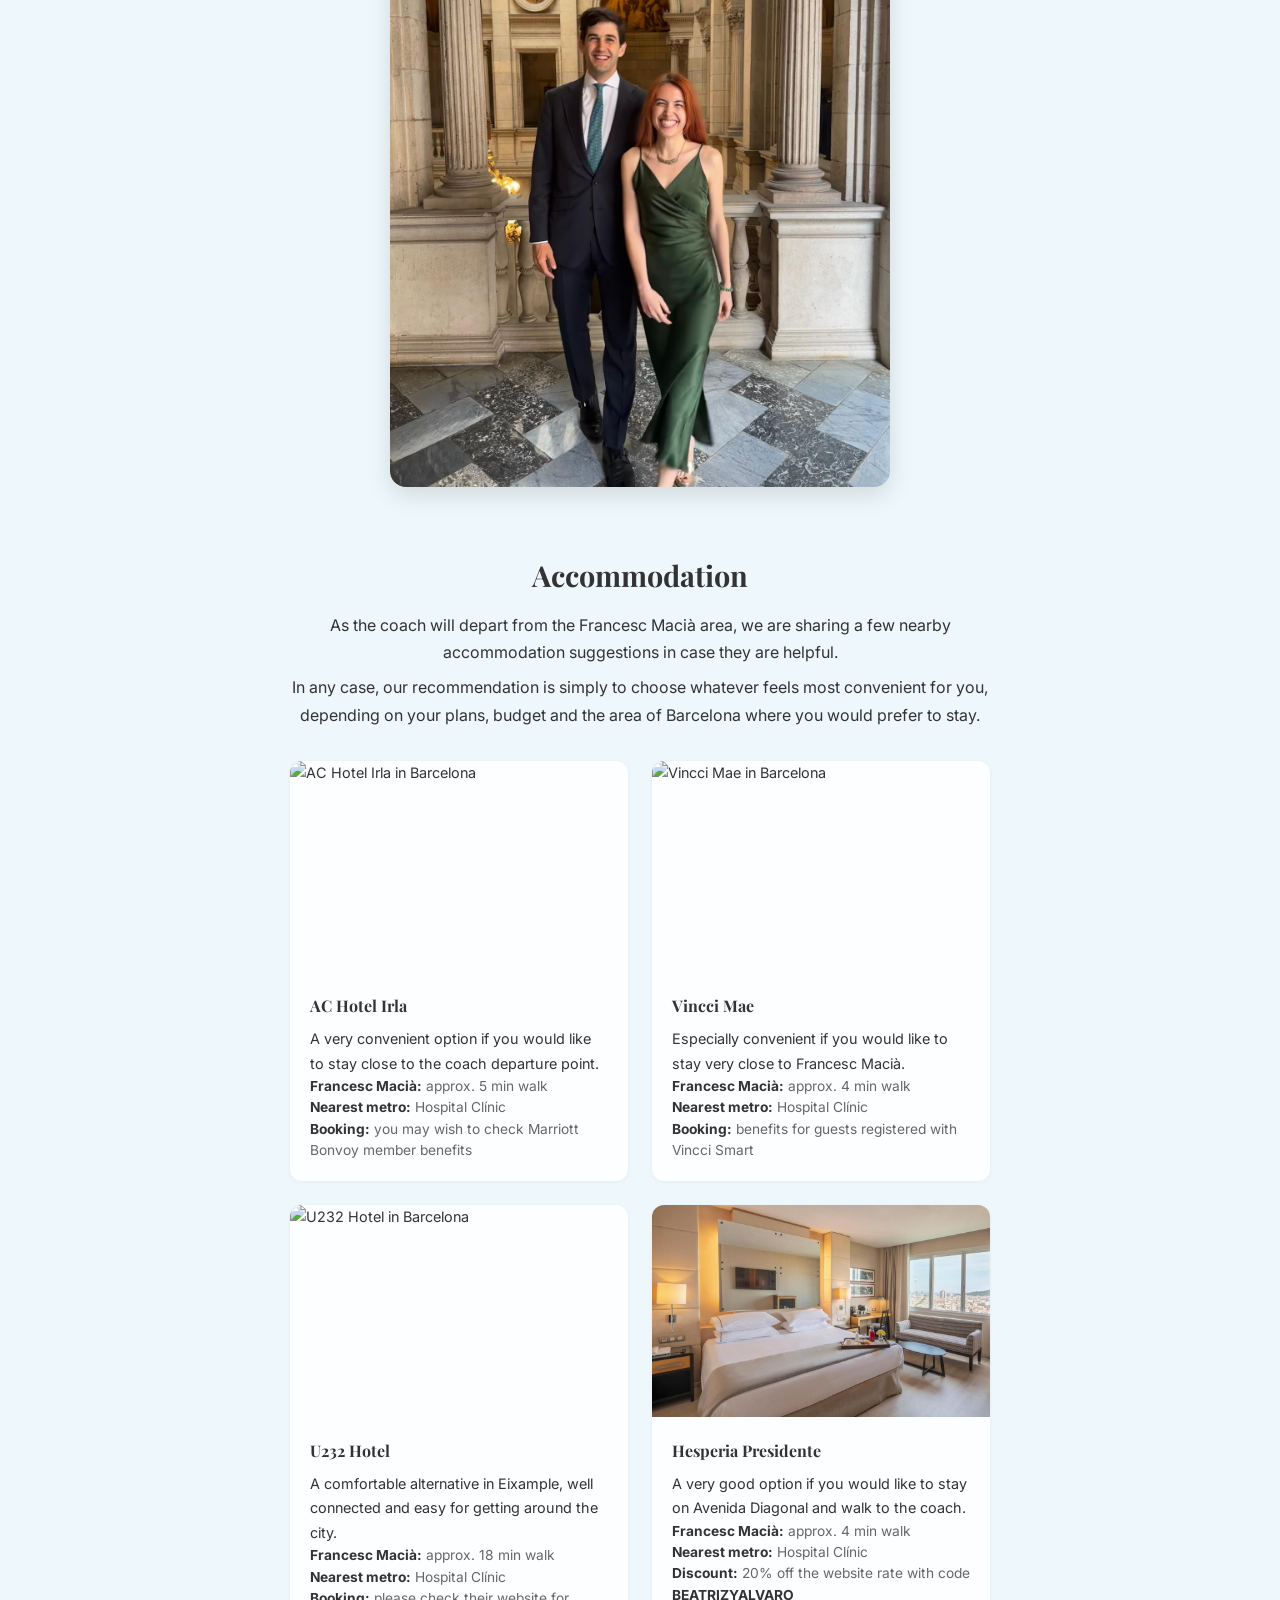
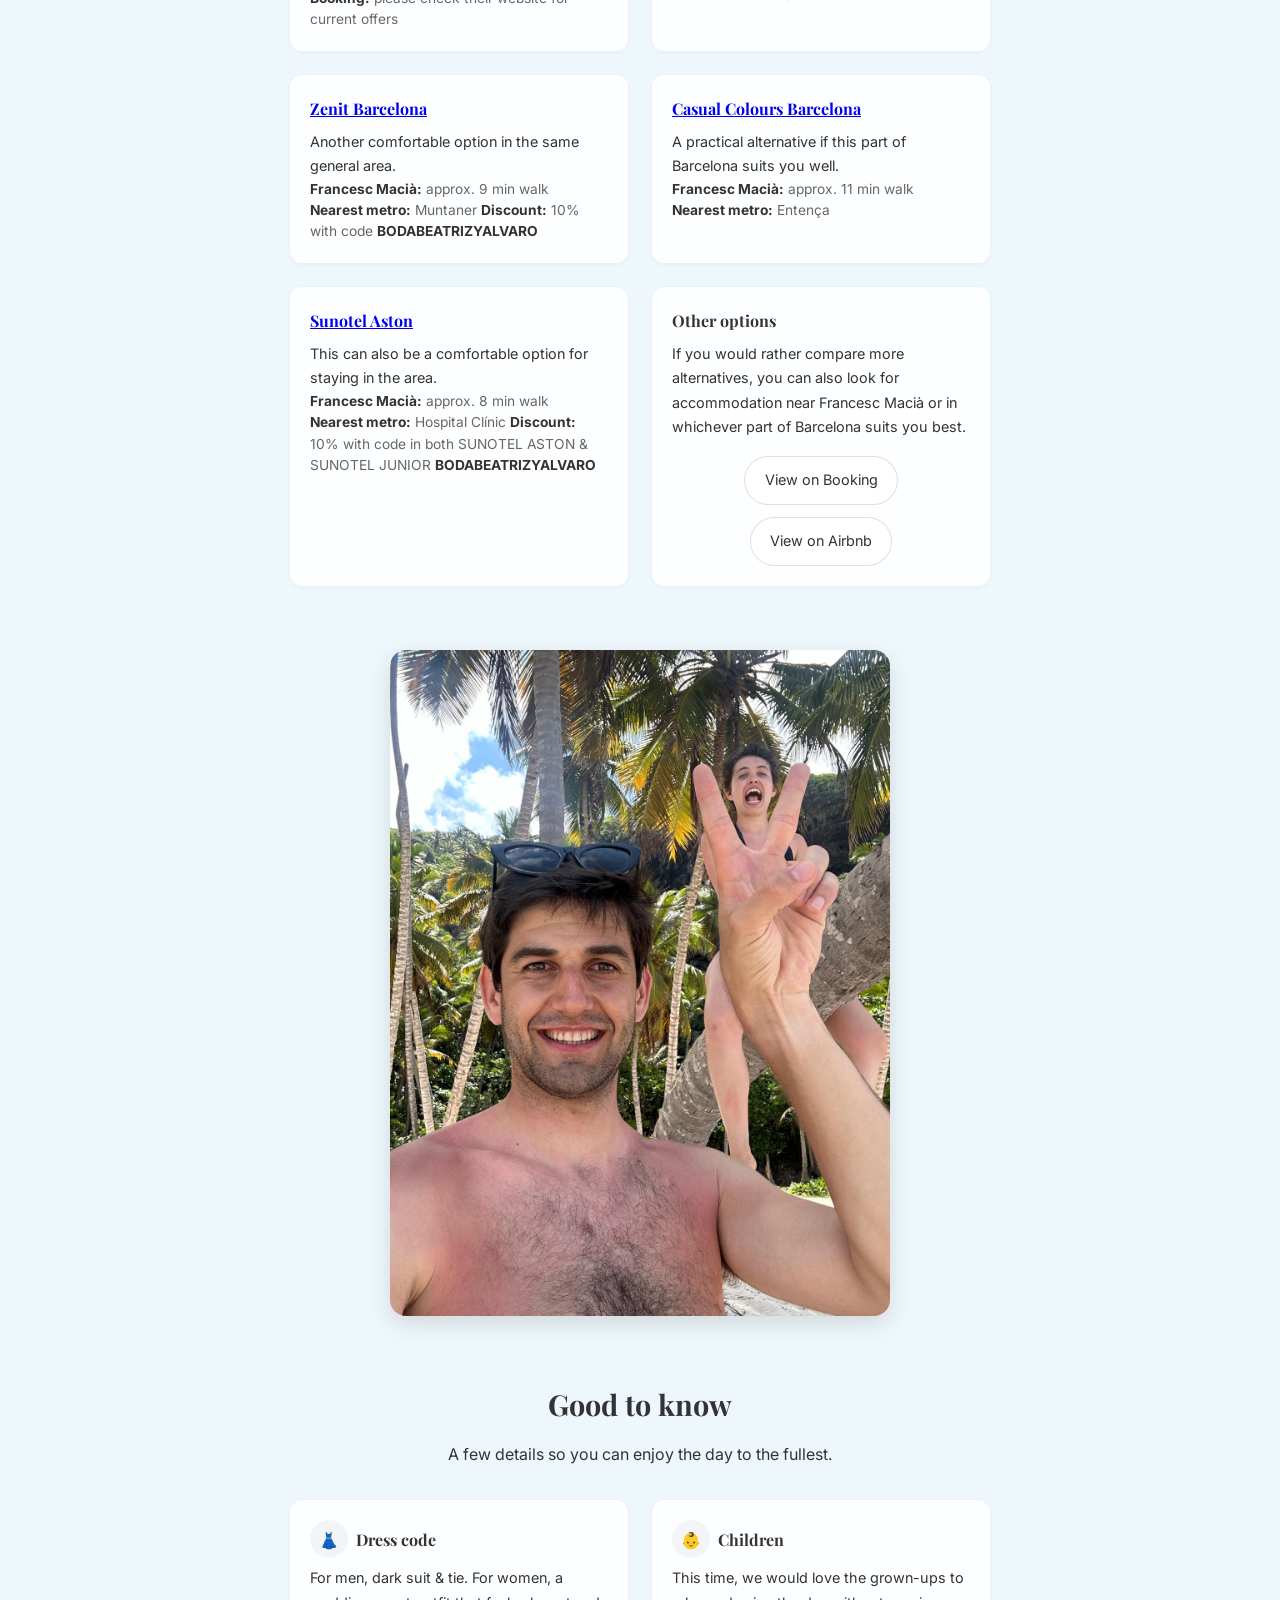
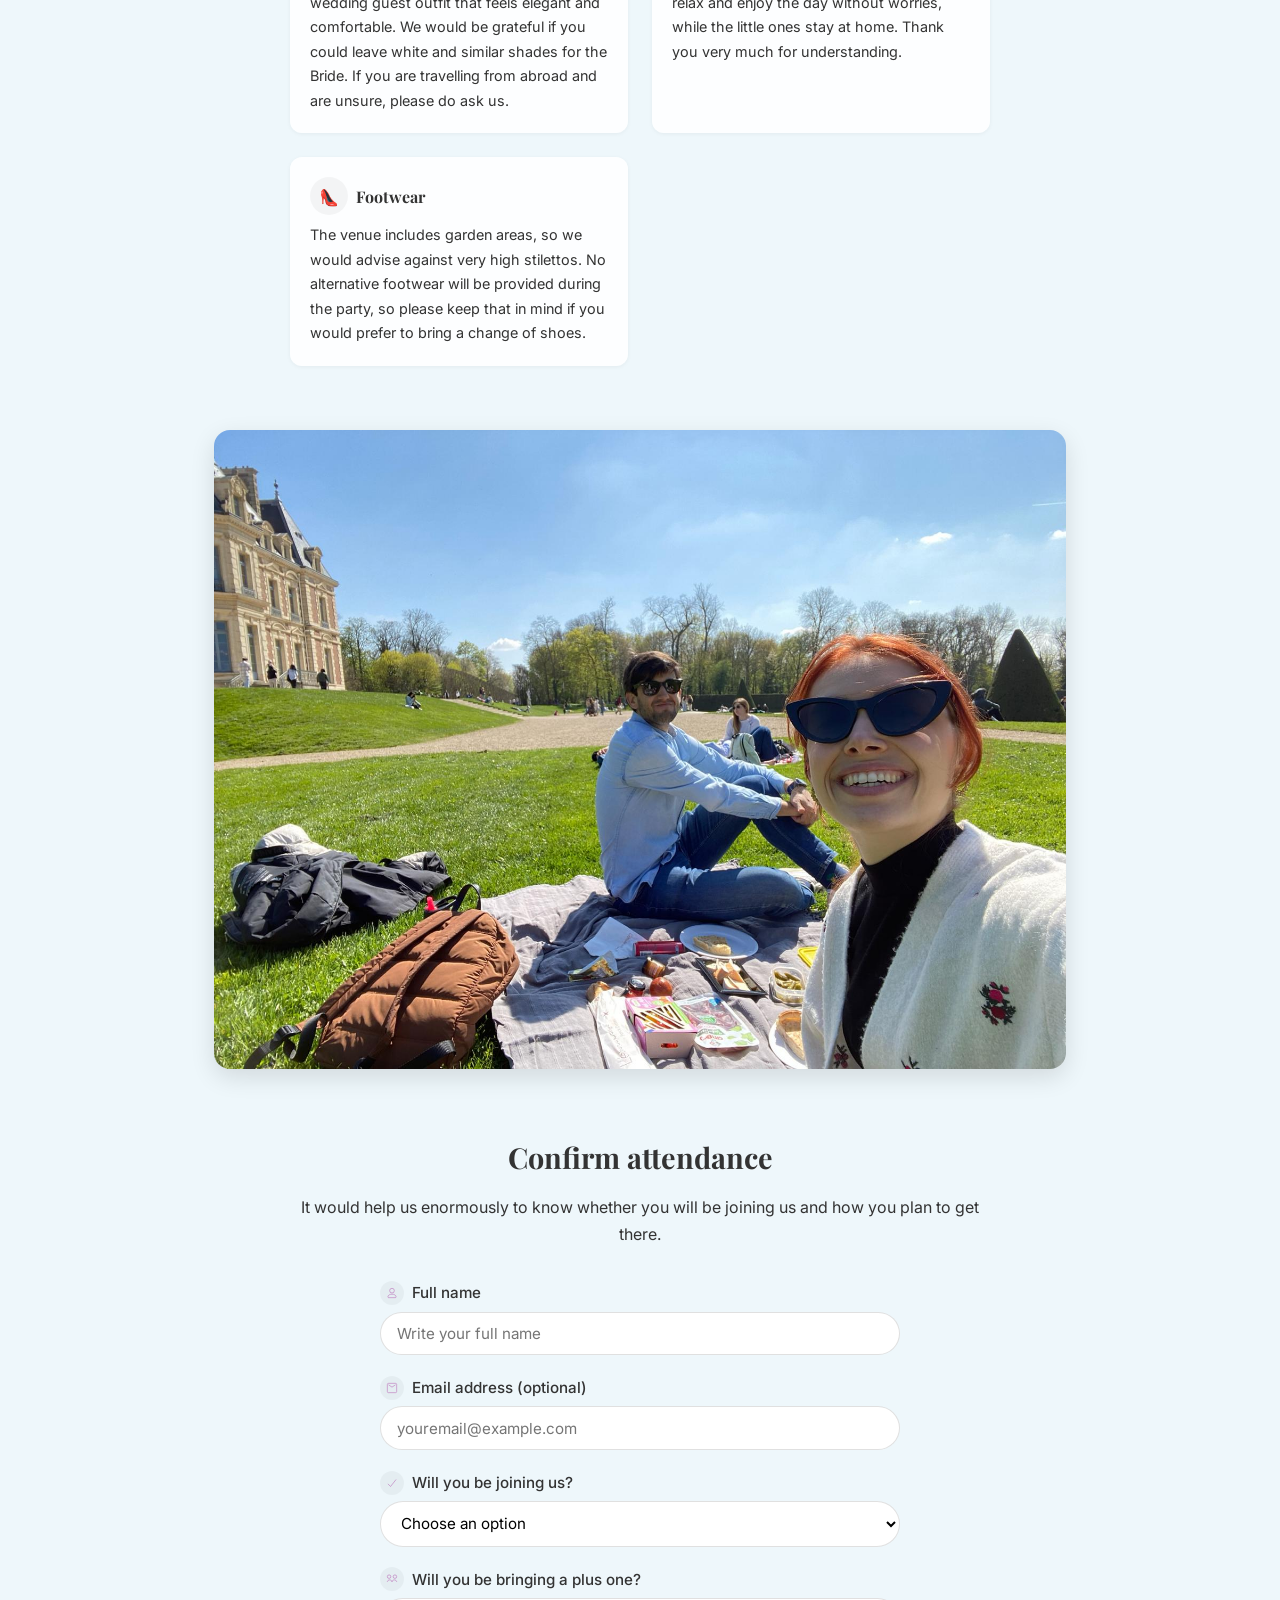
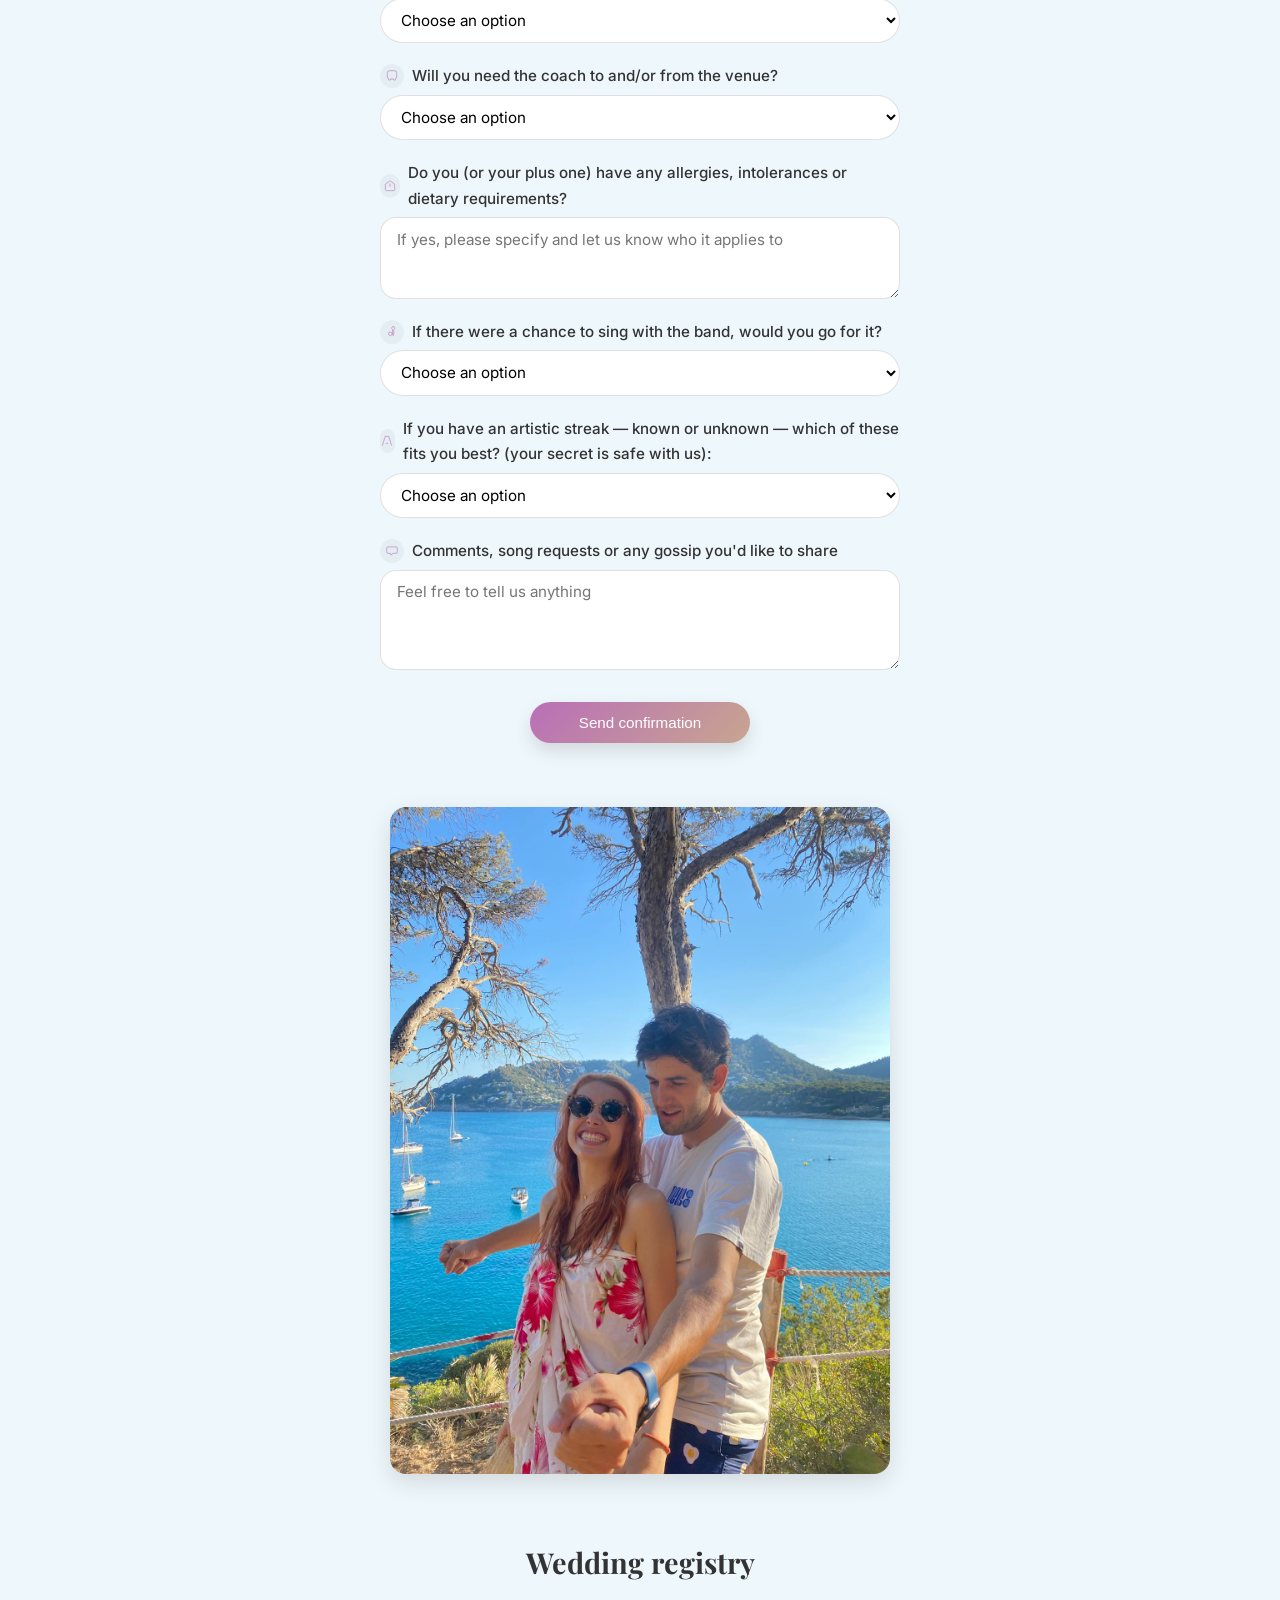
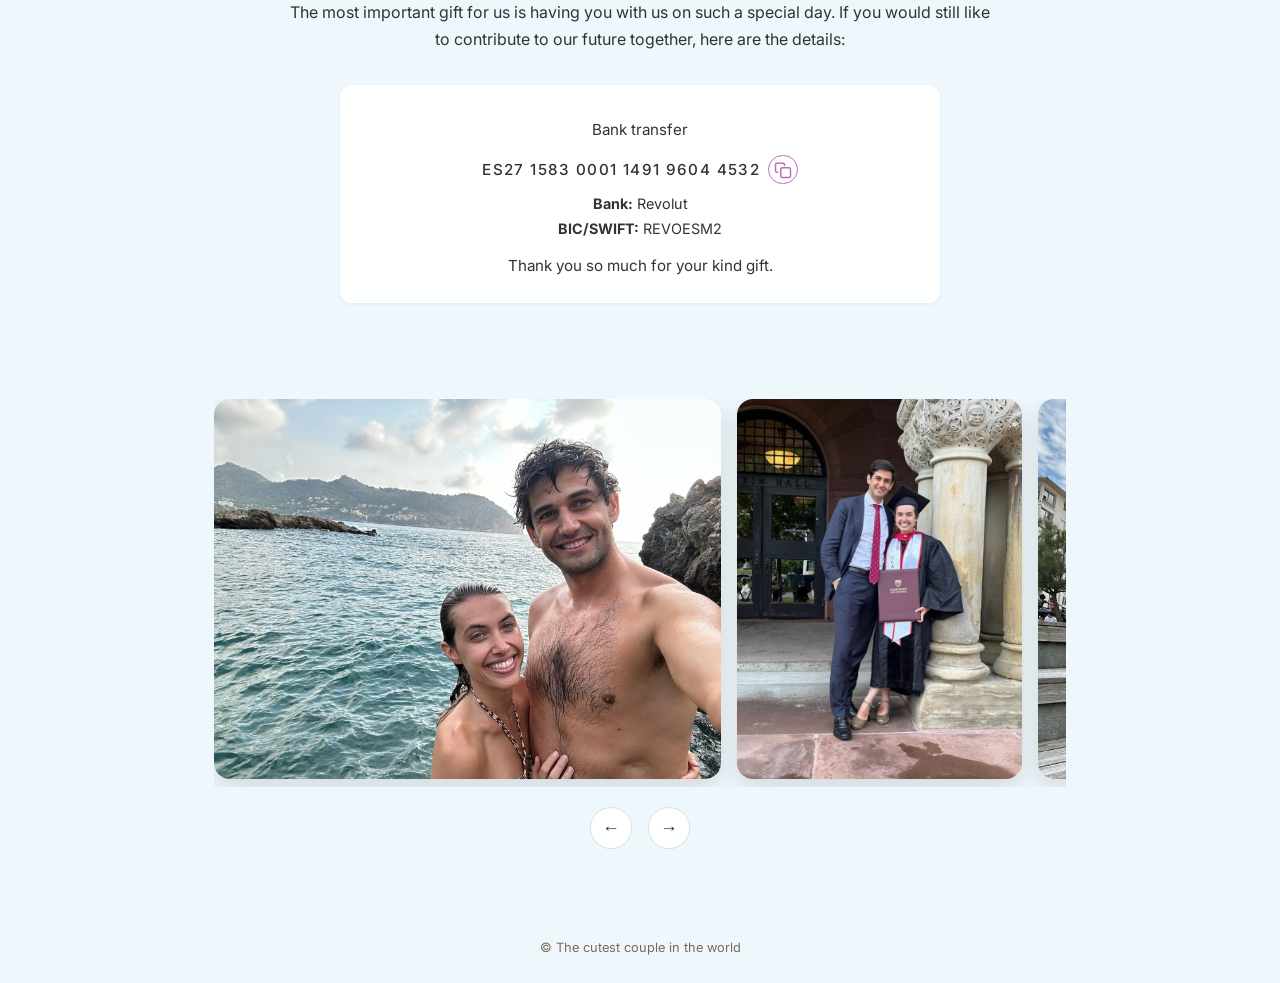
==== commit 0483f04a: "Update index-en.html" ====
--- a/index-en.html
+++ b/index-en.html
@@ -283,7 +283,7 @@
 
       <div class="info-card">
         <h3><span class="info-icon"><span aria-hidden="true">👗</span></span> Dress code</h3>
-        <p>For men, dark suit. For women, a wedding guest outfit that feels elegant and comfortable. We would be grateful if you could leave white and similar shades for the Bride. If you are travelling from abroad and are unsure, please do ask us.</p>
+        <p>For men, dark suit & tie. For women, a wedding guest outfit that feels elegant and comfortable. We would be grateful if you could leave white and similar shades for the Bride. If you are travelling from abroad and are unsure, please do ask us.</p>
       </div>
 
       <div class="info-card">
